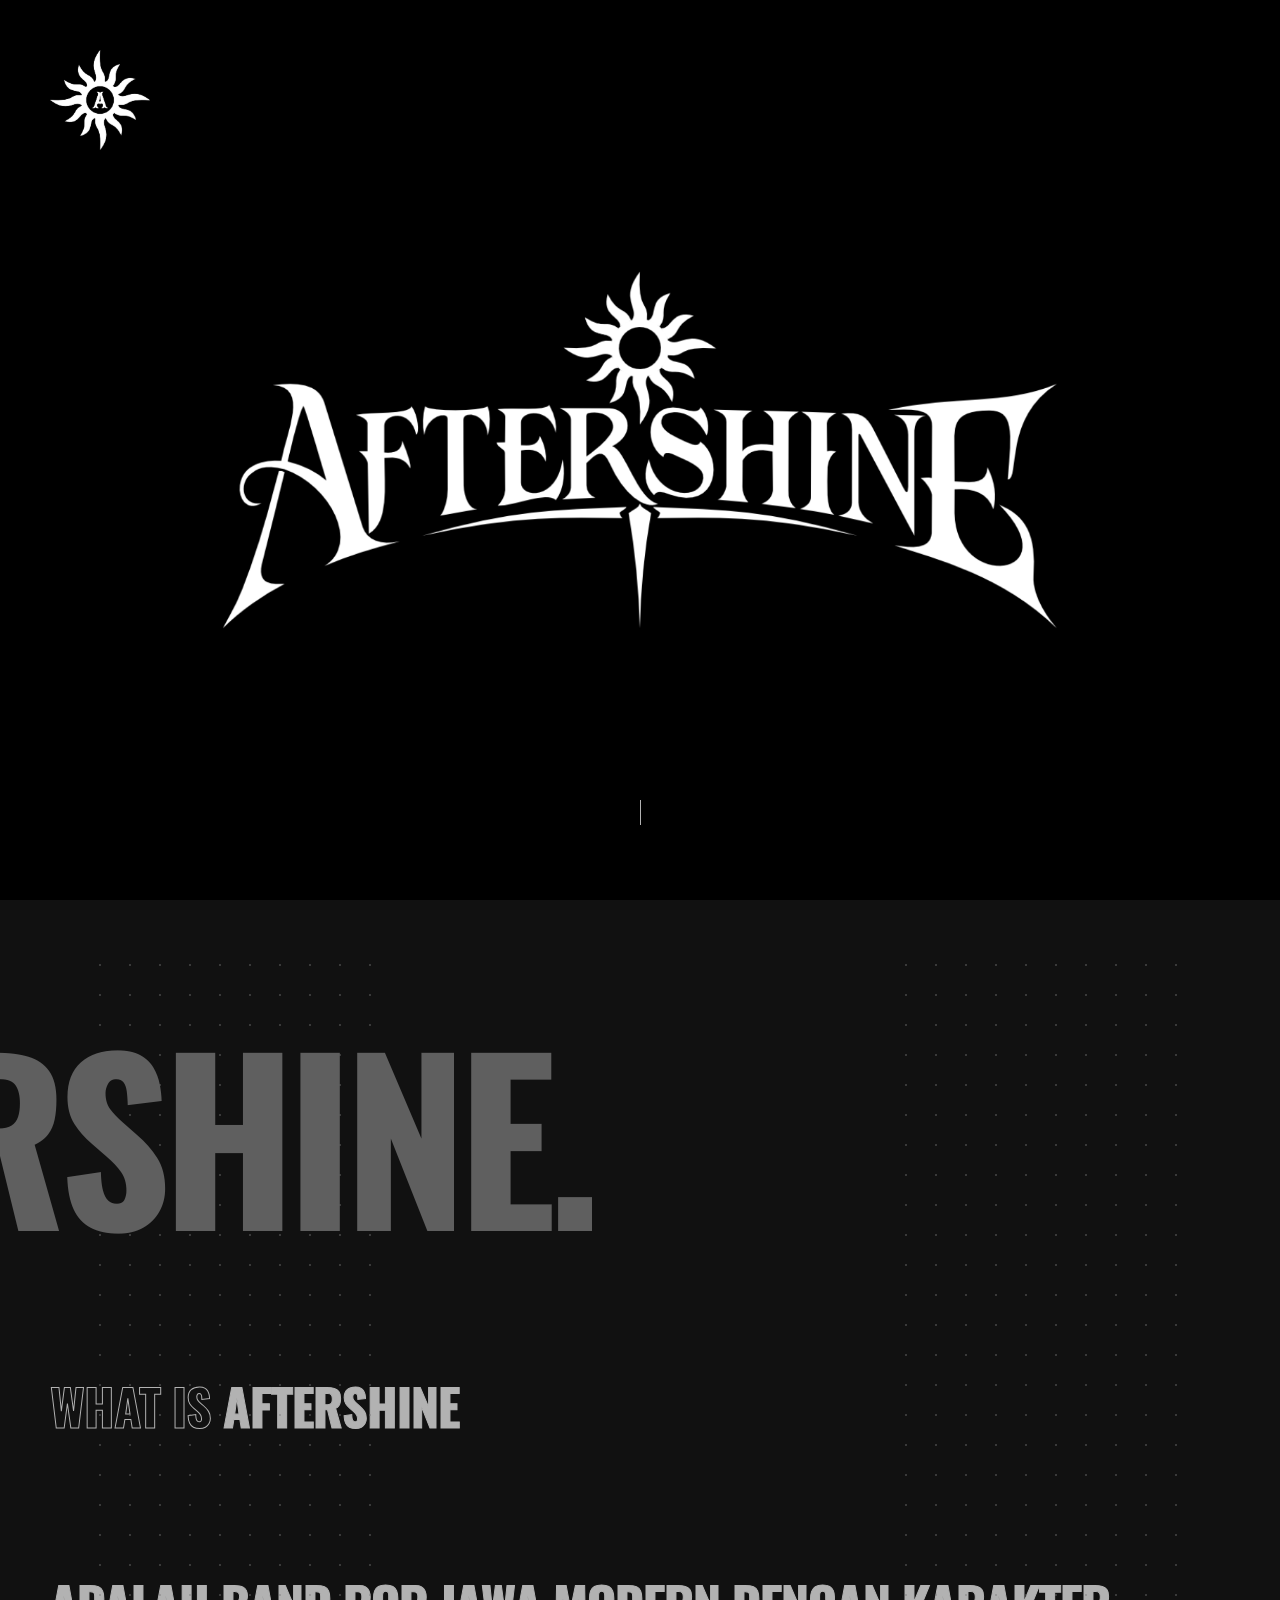
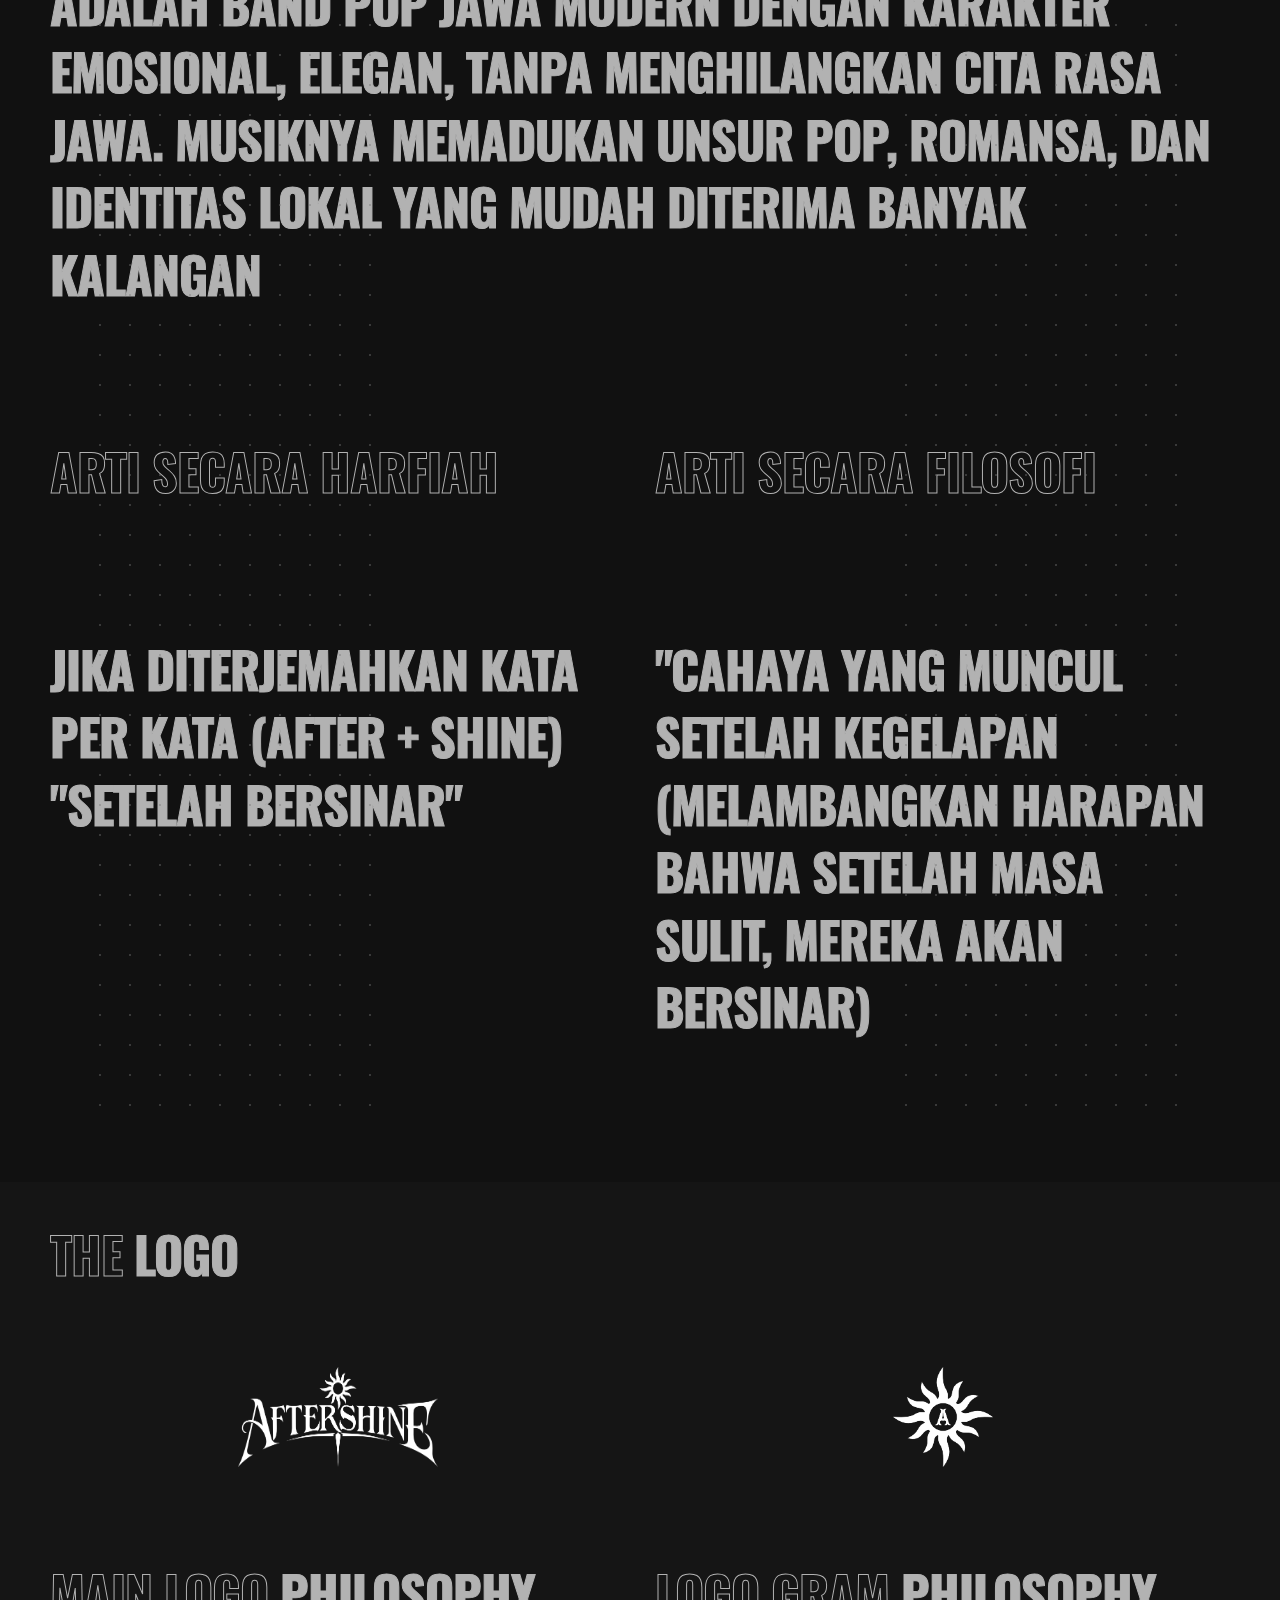
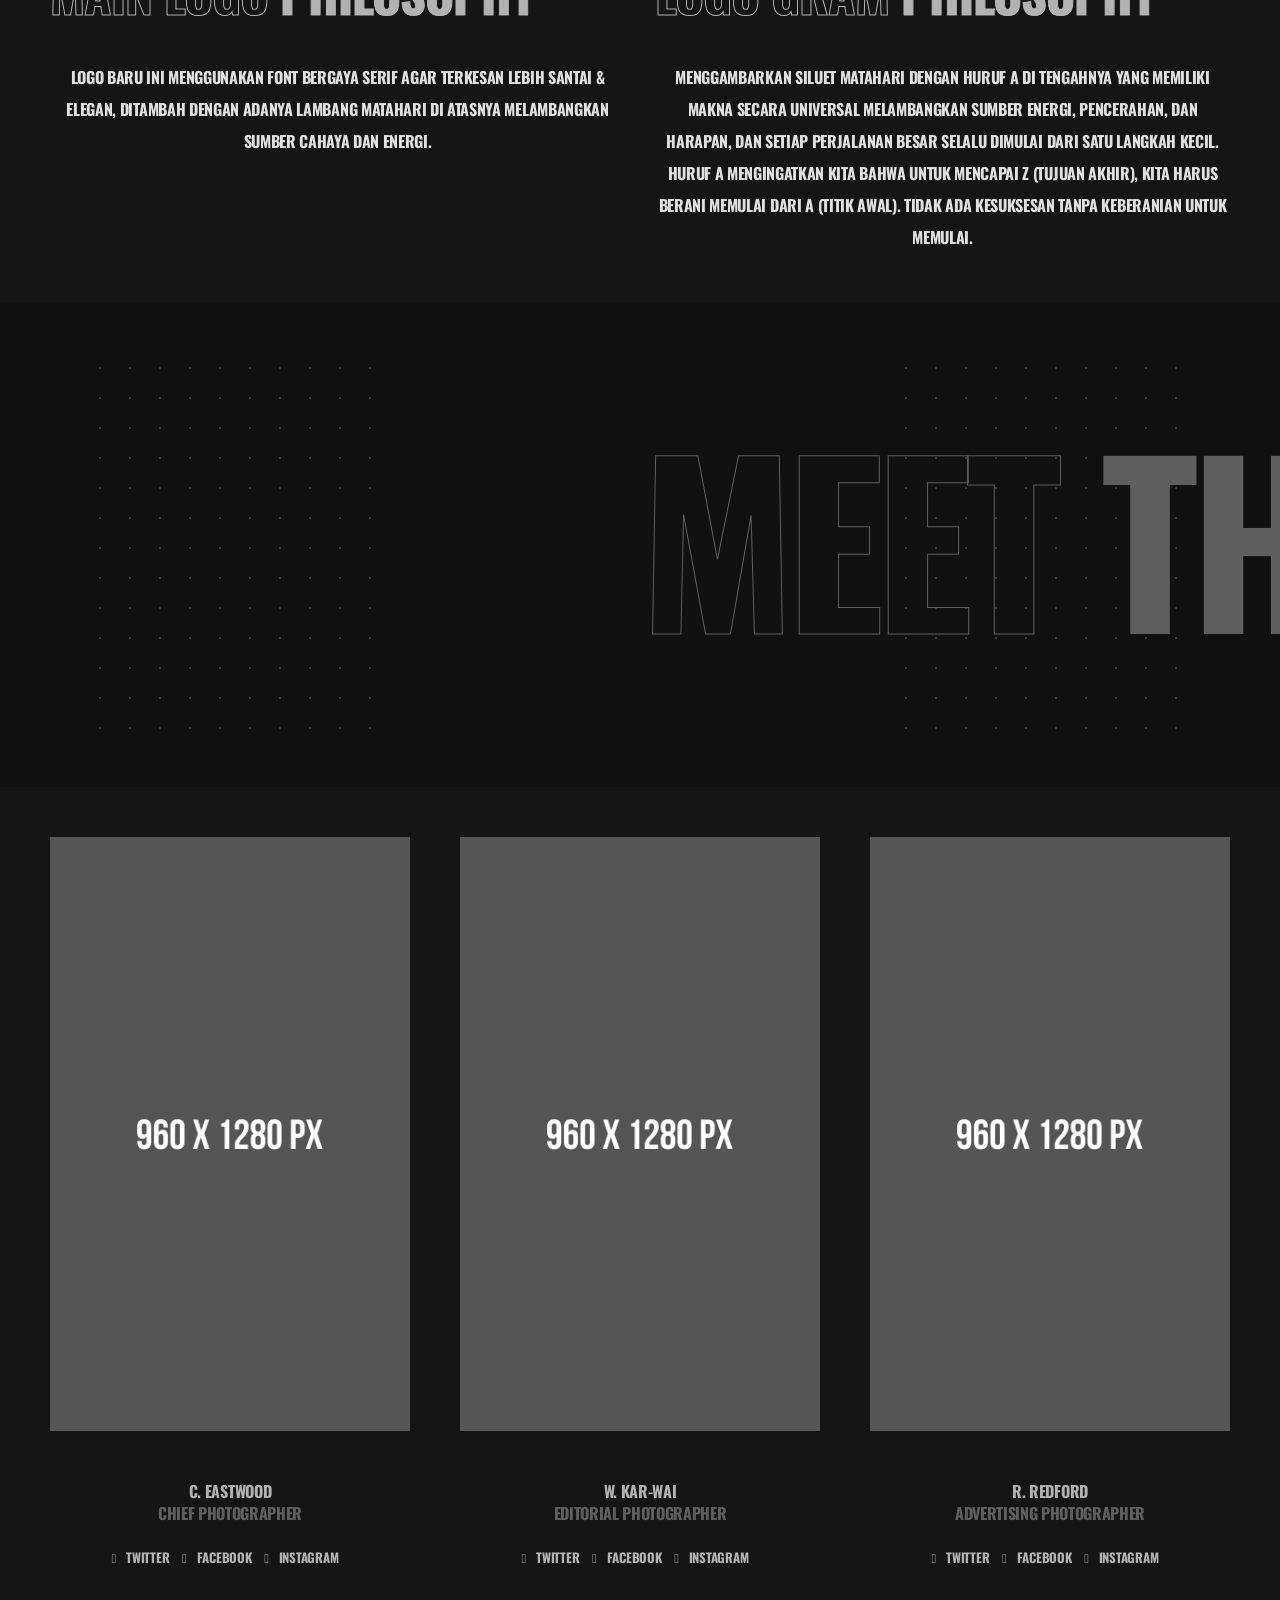
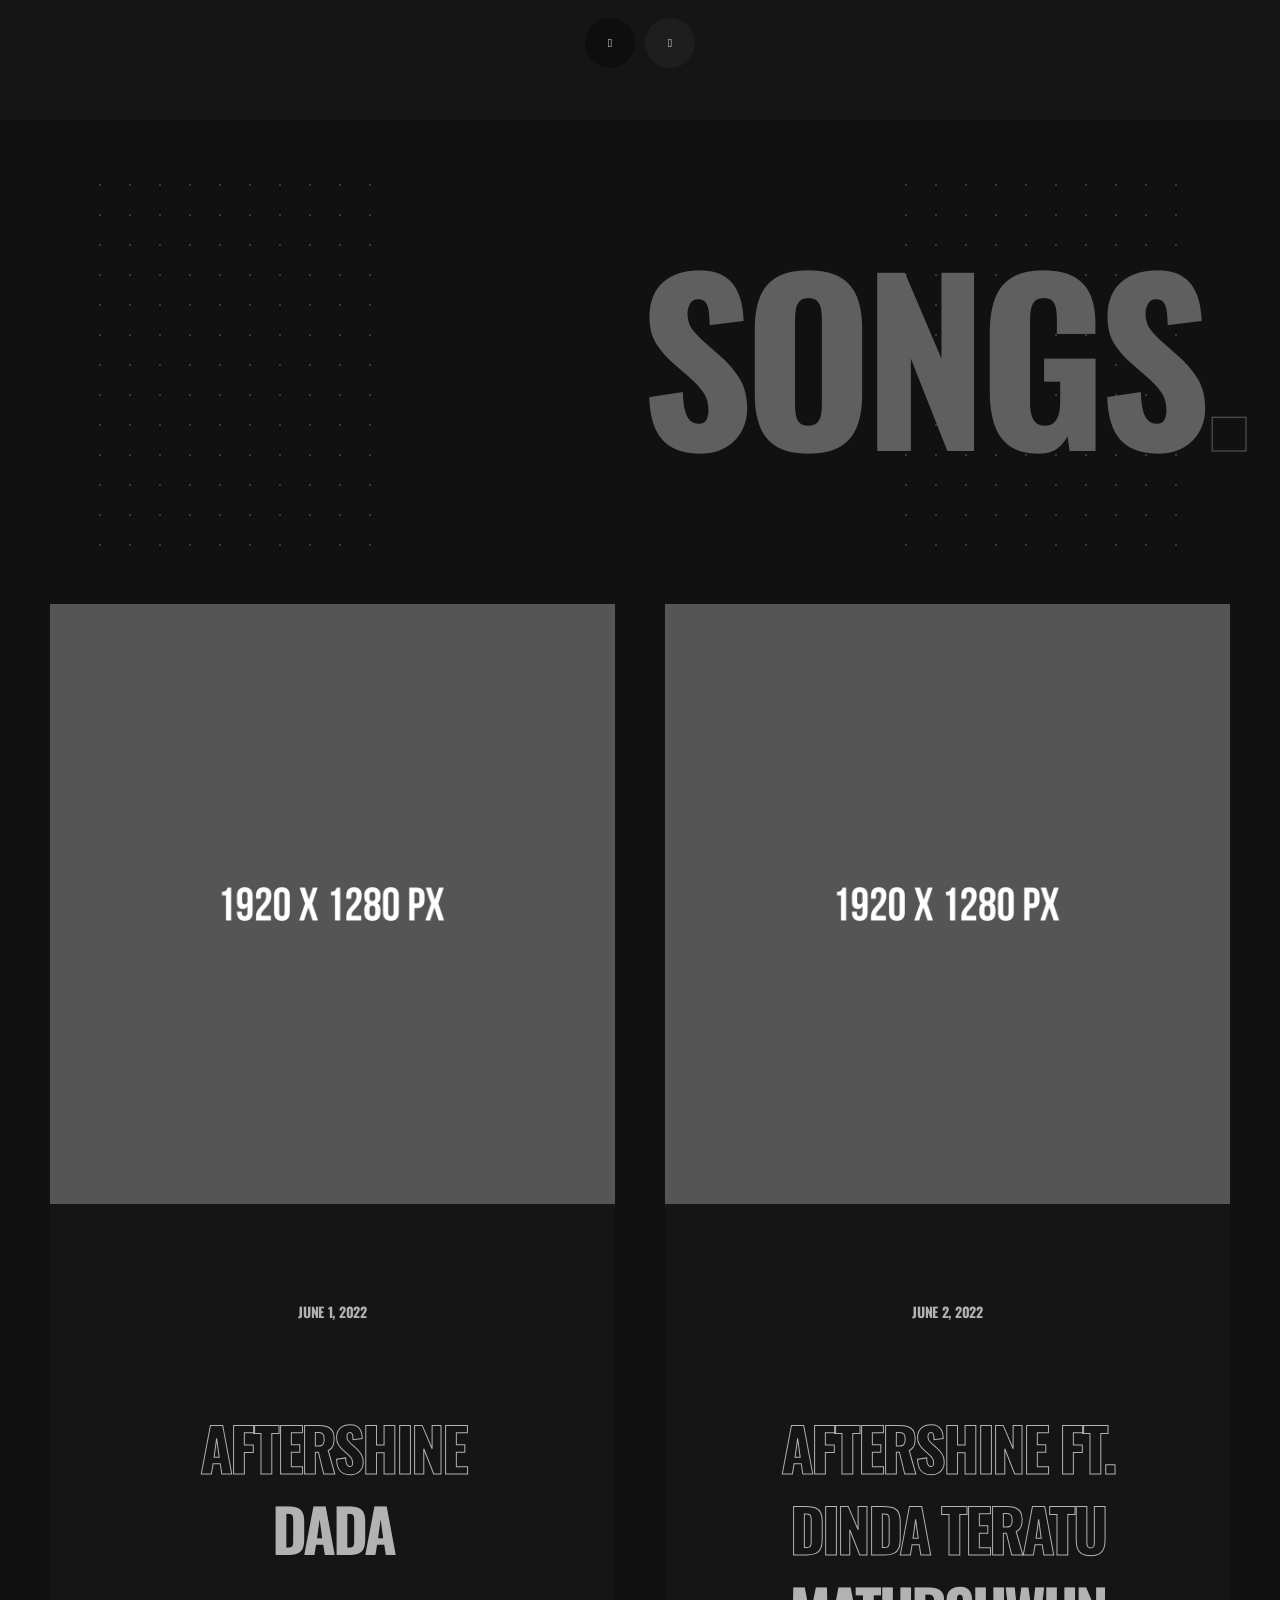
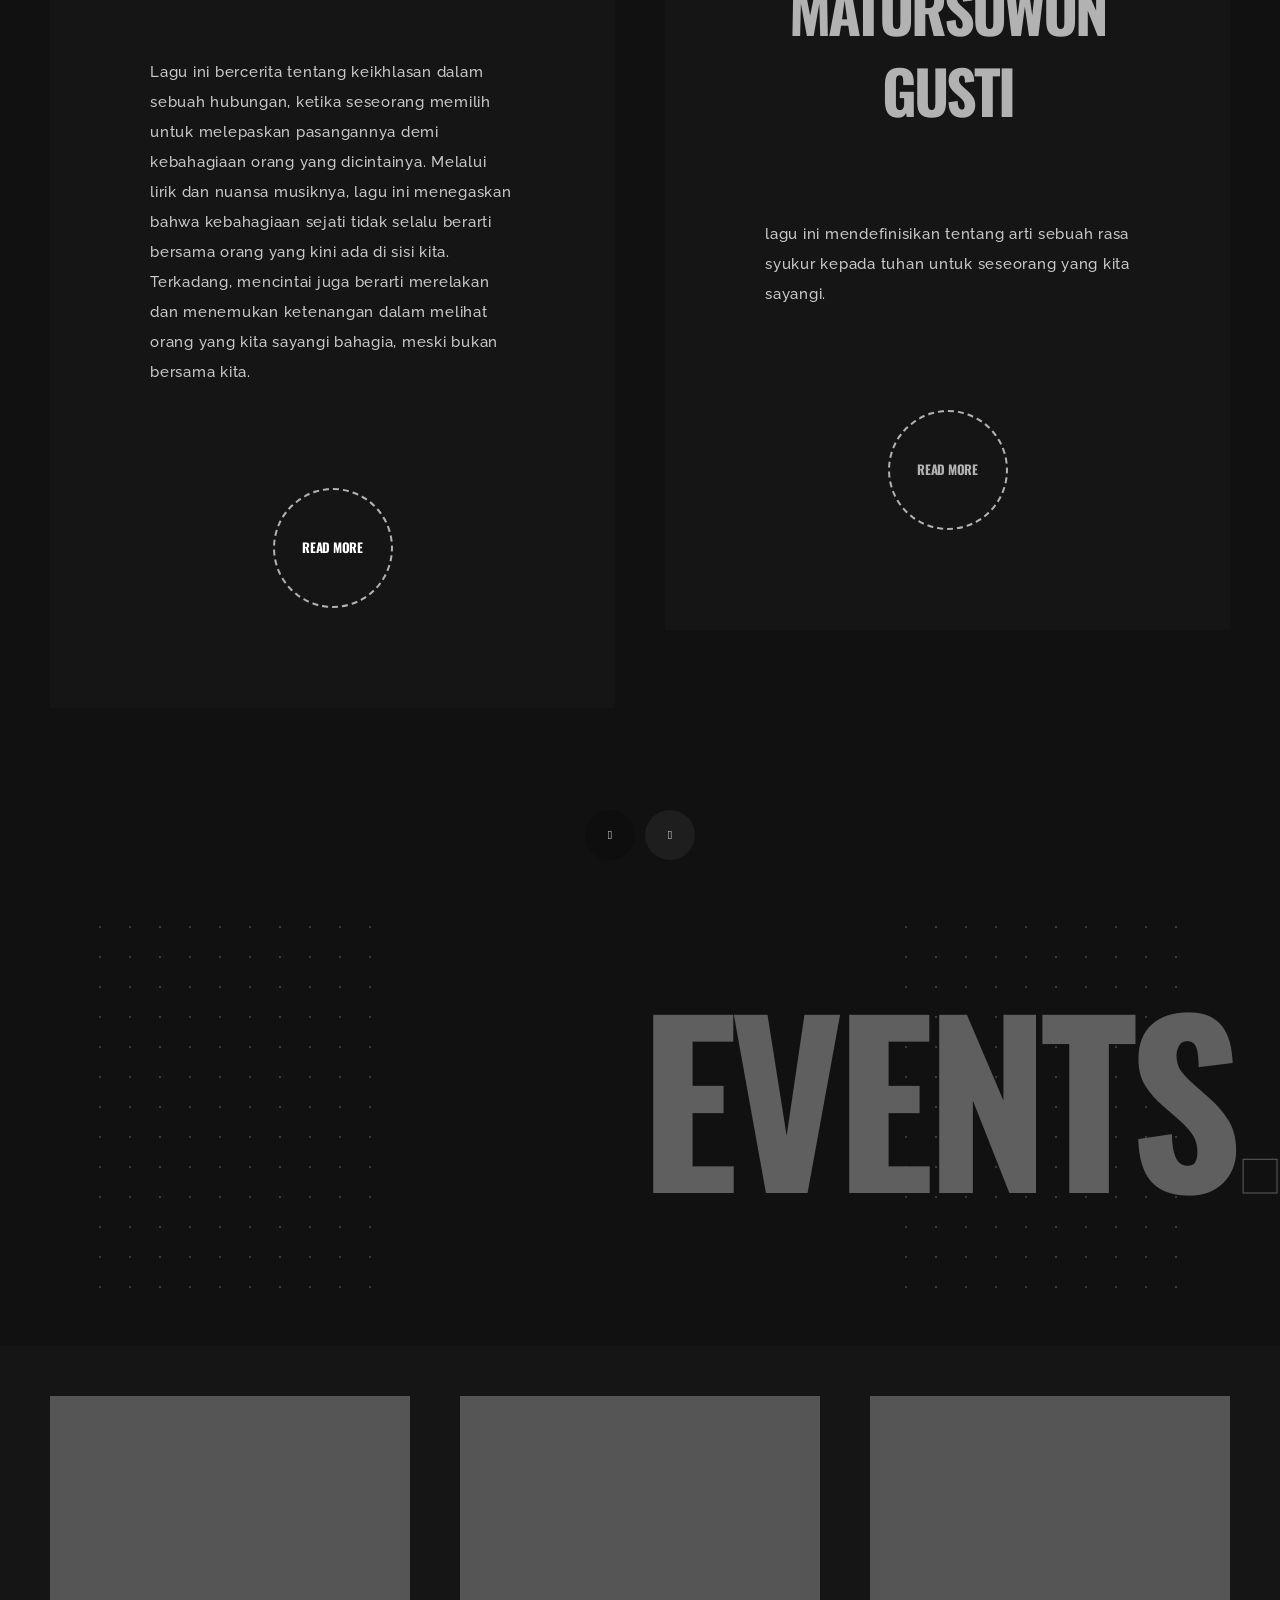
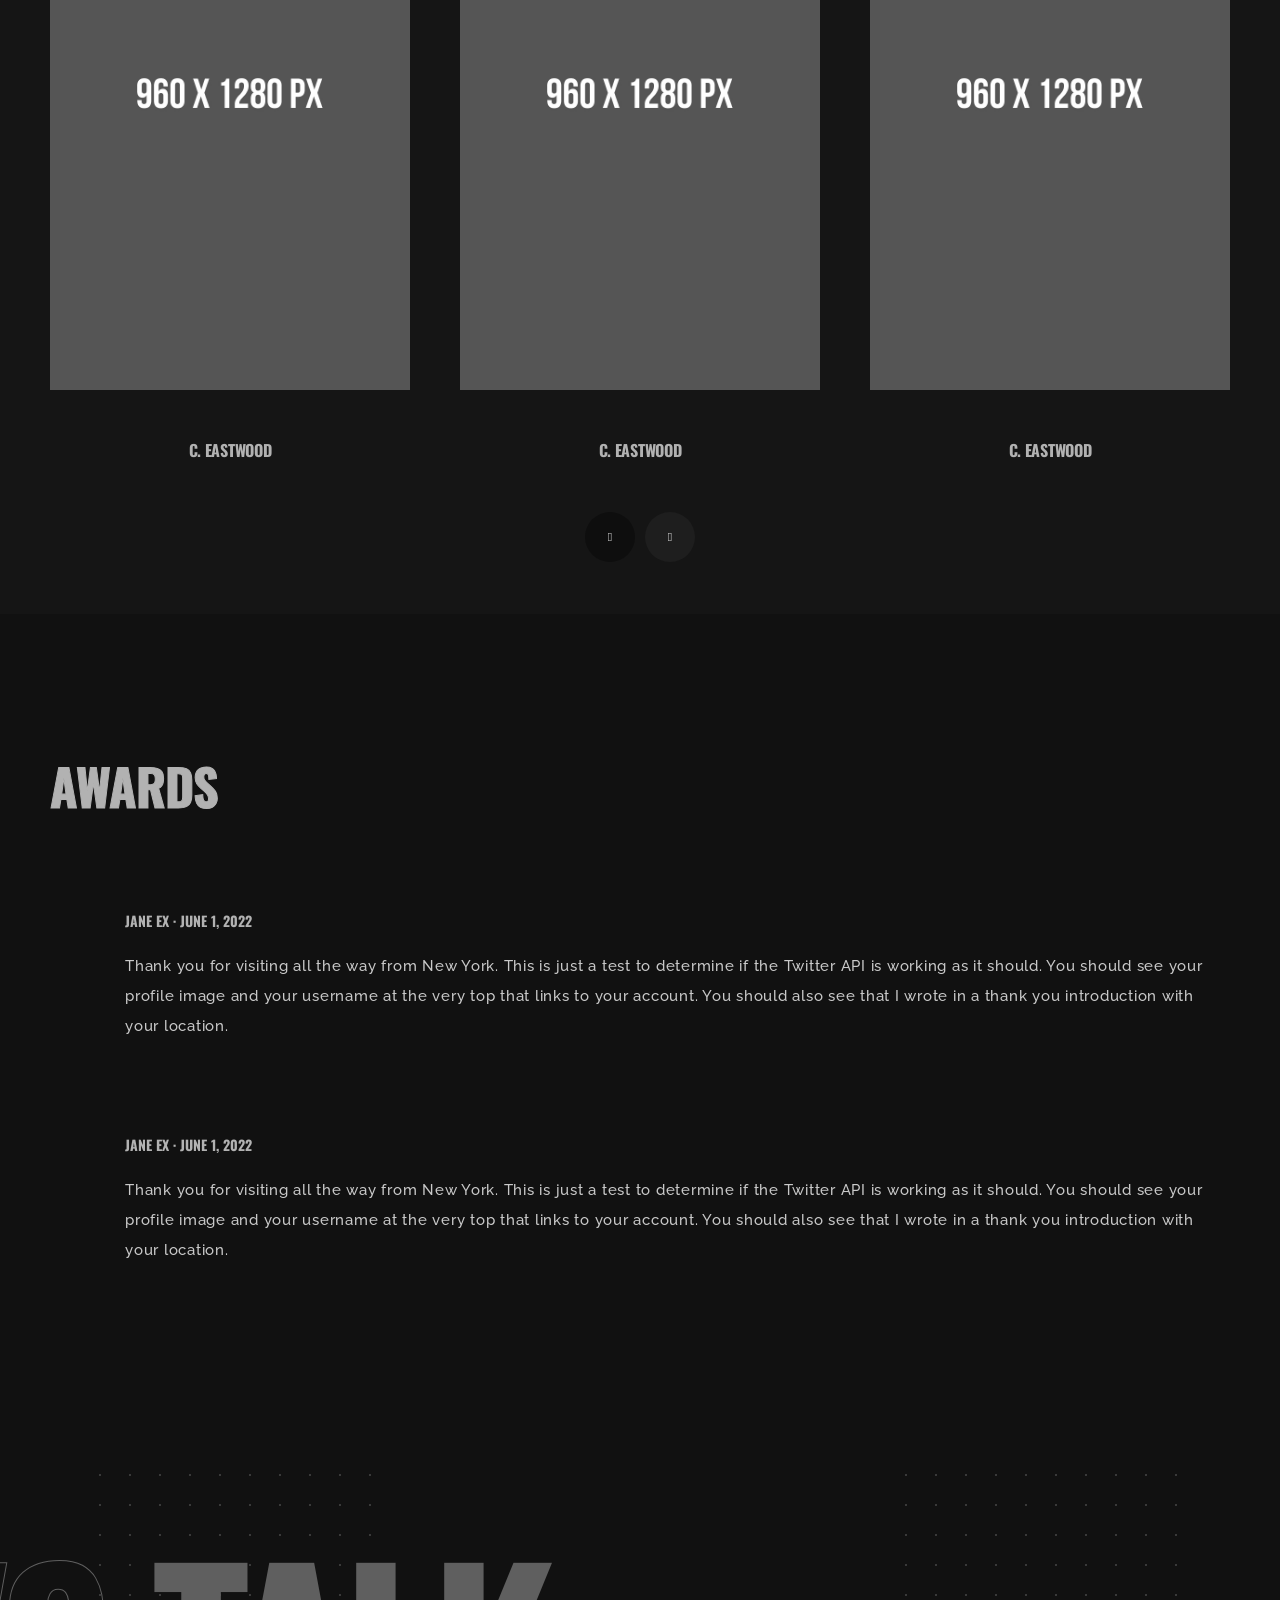
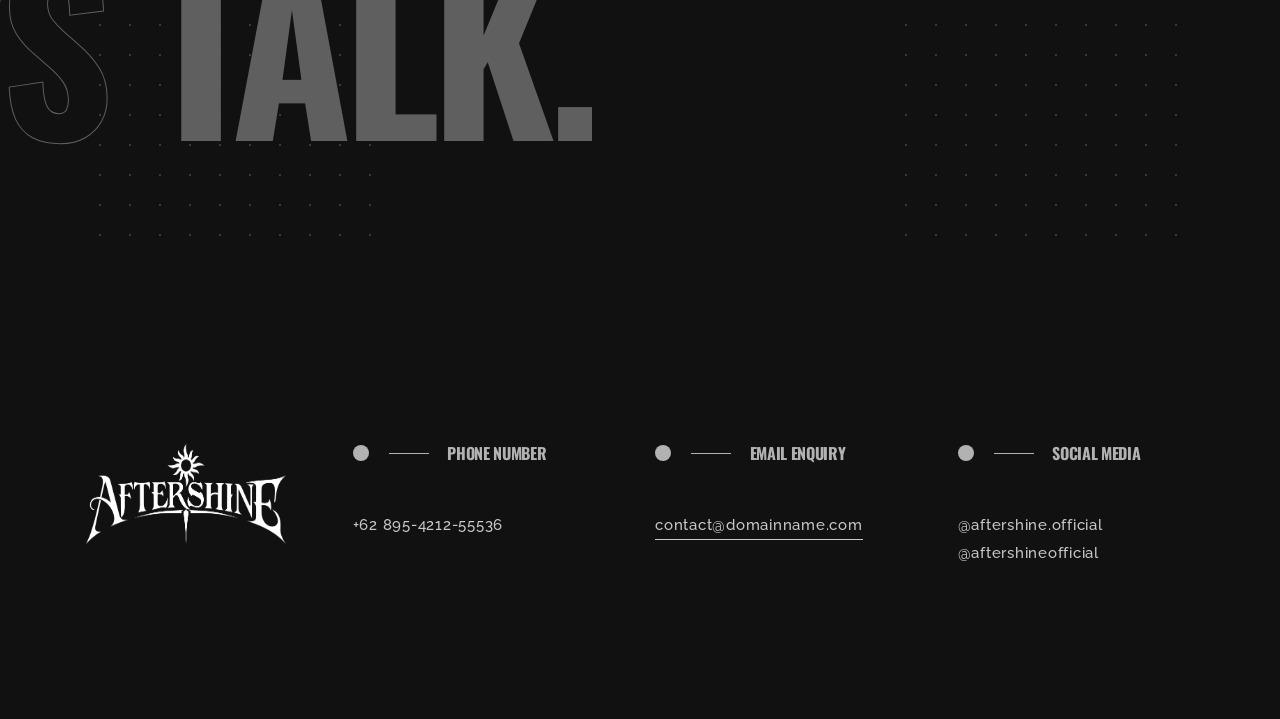
==== index.html @ d81e69b5 "first commit" ====
<!DOCTYPE html>
<html lang="zxx">
    <head>
        <meta charset="utf-8">
        <title>
            Aftershine
        </title>
        <link href="assets/landing/images/AFTERSHINE_LOGOGRAM_WHITE.png" rel="icon">
        <meta content="" name="description">
        <meta content="" name="author">
        <meta content="" name="keywords">
        <meta content="width=device-width, initial-scale=1, maximum-scale=1" name="viewport">
        <!-- Creativex v1.0 || ex nihilo || June 2022 -->
        <!-- style start -->
        <!-- <link href="{{ asset('assets/landing/vendor/bootstrap/css/bootstrap.min.css') }}" rel="stylesheet"> -->
        <link href="assets/landing/vendor/bootstrap-icons/bootstrap-icons.css" rel="stylesheet">
        <link href="assets/landing/css/plugins.css" media="all" rel="stylesheet" type="text/css">
        <link href="assets/landing/css/style.css" media="all" rel="stylesheet" type="text/css">
        <!-- style end -->
        <!-- google fonts start -->
        <link href="https://fonts.googleapis.com/css?family=Raleway:100,200,300,400,500,600,700,800,900%7COswald:300,400,700" rel="stylesheet" type="text/css">
        <!-- google fonts end -->
    </head>
    <body>
        <!-- preloader start -->
        <div class="preloader-bg"></div>
        <div id="preloader">
            <div id="preloader-status">
                <div class="preloader-position loader">
                    <span></span>
                </div>
            </div>
        </div>
        <!-- preloader end -->
        <!-- logo start -->
        <a class="logo" href="#">
            <div class="logo-img"></div>
        </a>
        <!-- logo end -->
        <!-- page home start -->
        <div class="upper-page" id="page-home">
            <!-- center container start -->
            <div class="center-container">
                <!-- center block start -->
                <div class="center-block">
                    <!-- divider start -->
                    <div class="divider-m-2"></div>
                    <!-- divider end -->
                    <!-- section title start -->
                    <!-- <h1 class="hero-heading hero-heading-true-bold-2">
                        Aftershine
                    </h1> -->
                    <!-- section title end -->
                </div>
                <!-- center block end -->
            </div>
            <!-- center container end -->
            <!-- hero bg start -->
            <div class="hero-fullscreen">
                <!-- single image start -->
                <div class="hero-fullscreen-FIX">
                    <div class="hero-bg bg-img-SINGLE"></div>
                </div>
                <!-- single image end -->
            </div>
            <!-- hero bg end -->
            <!-- scroll indicator start -->
            <div class="scroll-indicator">
                <div class="scroll-indicator-wrapper">
                    <div class="scroll-line"></div>
                </div>
            </div>
            <!-- scroll indicator end -->
        </div>
        <!-- page home end -->
        <!-- page about start -->
        <div class="lower-page bg-dark" id="page-about">
            <!-- container start -->
            <div class="container-fluid nopadding">
                <!-- extra margin start -->
                <div class="extra-margin-container ">
                    <!-- dots start -->
                    <div class="dots">
                        <div class="the-dots"></div>
                    </div>
                    <div class="dots-reverse">
                        <div class="the-dots"></div>
                    </div>
                    <!-- dots end -->
                    <!-- divider start -->
                    <div class="divider-xl"></div>
                    <!-- divider end -->
                    <!-- row start -->
                    <div class="row">
                        <!-- col start -->
                        <div class="col-lg-12">
                            <!-- section txt start -->
                            <div class="animated-text-wrapper-r">
                                <div class="animated-text-r">
                                    <div class="animated-text-content-r">Aftershine.&nbsp;</div>
                                    <div class="animated-text-content-r">Aftershine.&nbsp;</div>
                                    <div class="animated-text-content-r">Aftershine.&nbsp;</div>
                                    <div class="animated-text-content-r">Aftershine.&nbsp;</div>
                                    <div class="animated-text-content-r">Aftershine.&nbsp;</div>
                                    <div class="animated-text-content-r">Aftershine.&nbsp;</div>
                                    <div class="animated-text-content-r">Aftershine.&nbsp;</div>
                                    <div class="animated-text-content-r">Aftershine.&nbsp;</div>
                                    <div class="animated-text-content-r">Aftershine.&nbsp;</div>
                                    <div class="animated-text-content-r">Aftershine.&nbsp;</div>
                                    <div class="animated-text-content-r">Aftershine.&nbsp;</div>
                                </div>
                            </div>
                            <!-- section txt end -->
                        </div>
                        <!-- col end -->
                    </div>
                    <!-- row end -->
                    <!-- divider start -->
                    <div class="divider-xl"></div>
                    <!-- divider end -->
                    <!-- row start -->
                    <div class="row">
                        <!-- col start -->
                        <div class="col-md-12 col-sm-12">
                            <!-- section txt start -->
                            <h1 class="section-header">
                                What is <span>Aftershine</span>
                            </h1>
                            <!-- section txt end -->
                        </div>
                        <!-- col end -->
                    </div>
                    <!-- row end -->
                    <!-- divider start -->
                    <div class="divider-xl"></div>
                    <!-- divider end -->
                    <!-- row start -->
                    <div class="row">
                        <!-- col start -->
                        <div class="col-md-12 col-all"> 
                            <h1 class="section-header">
                                <span>Adalah band pop Jawa modern dengan karakter
                                    emosional, elegan, tanpa menghilangkan cita
                                    rasa jawa. Musiknya memadukan unsur pop,
                                    romansa, dan identitas lokal yang mudah
                                    diterima banyak kalangan</span>
                            </h1>
                        </div>
                        <!-- col end -->
                    </div>
                    <!-- row end -->
                    <!-- divider start -->
                    <div class="divider-xl"></div>
                    <!-- divider end -->
                     <!-- row start -->
                    <div class="row">
                        <!-- col start -->
                        <div class="col-md-6 col-all"> 
                            <h1 class="section-header">
                               Arti Secara Harfiah
                            </h1>
                        </div>
                        <div class="col-md-6 col-all"> 
                            <h1 class="section-header">
                               Arti secara Filosofi
                            </h1>
                        </div>
                        <!-- col end -->
                    </div>
                    <!-- row end -->
                    <!-- divider start -->
                    <div class="divider-xl"></div>
                    <!-- divider end -->
                     <!-- row start -->
                    <div class="row">
                        <!-- col start -->
                        <div class="col-md-6 col-all"> 
                            <h1 class="section-header">
                               <span>Jika diterjemahkan kata per kata
                                    (After + Shine) "Setelah Bersinar"</span>
                            </h1>
                        </div>
                        <div class="col-md-6 col-all"> 
                            <h1 class="section-header">
                               <span>"Cahaya yang muncul setelah
                                    kegelapan
                                    (Melambangkan harapan bahwa
                                    setelah masa sulit, mereka akan
                                    bersinar)</span>
                            </h1>
                        </div>
                        <!-- col end -->
                    </div>
                    <!-- row end -->
                    <!-- divider start -->
                    <div class="divider-xl"></div>
                    <!-- divider end -->
                </div>
                <!-- extra margin end -->
            </div>
            <!-- container end -->
        </div>
        <!-- page about end -->
        <div class="lower-page bg-dark-2" id="page-team">
            <div class="container-fluid nopadding">
                <div class="extra-margin-container">
                    <div class="divider-m-2"></div>
                    <div class="row">
                        <div class="col-md-12 col-sm-12">
                            <h1 class="section-header">
                                The <span>Logo</span>
                            </h1>
                        </div>
                    </div>
                    <div class="divider-l"></div>
                    <div class="row">
                        <!-- col start -->
                        <div class="col-md-6 col-all"> 
                            <h1 class="section-header" style="text-align:center;">
                                <img alt="Img" style="width:200px; height:100px;" src="assets/landing/images/AFTERSHINE_MAIN_LOGO_WHITE.png">
                            </h1>
                        </div>
                        <div class="col-md-6 col-all"> 
                            <h1 class="section-header" style="text-align:center;">
                                <img alt="Img" style="width:100px; height:100px;" src="assets/landing/images/AFTERSHINE_LOGOGRAM_WHITE.png">
                            </h1>
                        </div>
                        <!-- col end -->
                    </div>
                    <div class="divider-l"></div>
                    <div class="row">
                        <!-- col start -->
                        <div class="col-md-6 col-all"> 
                            <h1 class="section-header">
                               Main Logo <span>Philosophy</span>
                            </h1>
                        </div>
                        <div class="col-md-6 col-all"> 
                            <h1 class="section-header">
                               Logo Gram <span>Philosophy</span>
                            </h1>
                        </div>
                        <!-- col end -->
                    </div>
                    <div class="divider-m-2"></div>
                    <div class="row">
                        <!-- col start -->
                        <div class="col-md-6 col-all"> 
                            <h2 class="section-header">
                                <span>Logo baru ini menggunakan font bergaya serif agar terkesan lebih santai & elegan, 
                                ditambah dengan adanya lambang matahari di atasnya melambangkan sumber cahaya 
                                dan energi. </span>
                            </h2>
                        </div>
                        <div class="col-md-6 col-all"> 
                            <h2 class="section-header">
                                <span>Menggambarkan Siluet Matahari dengan huruf A di tengahnya yang memiliki Makna 
                                secara universal melambangkan sumber energi, pencerahan, dan harapan, dan 
                                setiap perjalanan besar selalu dimulai dari satu langkah kecil. Huruf A mengingatkan 
                                kita bahwa untuk mencapai Z (tujuan akhir), kita harus berani memulai dari A (titik 
                                awal). Tidak ada kesuksesan tanpa keberanian untuk memulai. </span>
                            </h2>
                        </div>
                        <!-- col end -->
                    </div>
                    <div class="divider-m-2"></div>
                </div>
            </div>
        </div>
        <!-- page team intro start -->
        <div class="lower-page bg-dark" id="page-team-intro">
            <!-- container start -->
            <div class="container-fluid nopadding">
                <!-- extra margin start -->
                <div class="extra-margin-container">
                    <!-- dots start -->
                    <div class="dots">
                        <div class="the-dots"></div>
                    </div>
                    <div class="dots-reverse">
                        <div class="the-dots"></div>
                    </div>
                    <!-- dots end -->
                    <!-- divider start -->
                    <div class="divider-xl"></div>
                    <!-- divider end -->
                    <!-- row start -->
                    <div class="row">
                        <!-- col start -->
                        <div class="col-lg-12">
                            <!-- section txt start -->
                            <div class="animated-text-wrapper-l">
                                <div class="animated-text-l">
                                    <div class="animated-text-content-l"><span>Meet</span> the personil.&nbsp;</div>
                                    <div class="animated-text-content-l"><span>Meet</span> the personil.&nbsp;</div>
                                    <div class="animated-text-content-l"><span>Meet</span> the personil.&nbsp;</div>
                                    <div class="animated-text-content-l"><span>Meet</span> the personil.&nbsp;</div>
                                    <div class="animated-text-content-l"><span>Meet</span> the personil.&nbsp;</div>
                                    <div class="animated-text-content-l"><span>Meet</span> the personil.&nbsp;</div>
                                    <div class="animated-text-content-l"><span>Meet</span> the personil.&nbsp;</div>
                                    <div class="animated-text-content-l"><span>Meet</span> the personil.&nbsp;</div>
                                    <div class="animated-text-content-l"><span>Meet</span> the personil.&nbsp;</div>
                                    <div class="animated-text-content-l"><span>Meet</span> the personil.&nbsp;</div>
                                </div>
                            </div>
                            <!-- section txt end -->
                        </div>
                        <!-- col end -->
                    </div>
                    <!-- row end -->
                    <!-- divider start -->
                    <div class="divider-xl"></div>
                    <!-- divider end -->
                </div>
                <!-- extra margin end -->
            </div>
            <!-- container end -->
        </div>
        <!-- page team intro end -->
        <!-- page team start -->
        <div class="lower-page" id="page-team">
            <!-- container start -->
            <div class="container-fluid nopadding bg-dark-2">
                <!-- extra margin start -->
                <div class="extra-margin-owl">
                    <!-- divider start -->
                    <div class="divider-m-2"></div>
                    <!-- divider end -->
                    <!-- row start -->
                    <div class="row">
                        <div class="col-md-12 col-sm-12">
                            <!-- carousel start -->
                            <div class="carousel-item-img-wrapper carousel-item-img-wrapper-all">
                                <div class="owl-carousel" id="owl-carousel-team">
                                    <!-- section item start -->
                                    <div class="post-box">
                                        <!-- team item start -->
                                        <div class="team-item">
                                            <div class="team-item-inner">
                                                <div class="team-box">
                                                    <div class="image-works">
                                                        <div class="hover-effect"></div>
                                                        <div class="icon-works">
                                                            <a class="popup-photo" href="assets/landing/img/team/1.jpg" title="IMG Description">
                                                            <i class="iw-slide ion-plus"></i>
                                                            </a>
                                                        </div>
                                                        <img alt="Img" src="assets/landing/img/team/1.jpg">
                                                    </div>
                                                </div>
                                            </div>
                                            <!-- divider start -->
                                            <div class="team-item-divider">
                                            </div>
                                            <!-- divider end -->
                                        </div>
                                        <!-- team item end -->
                                        <div class="post-box-inner">
                                            <!-- divider start -->
                                            <div class="divider-xs"></div>
                                            <!-- divider end -->
                                            <!-- section title start -->
                                            <a class="popup-photo" href="assets/landing/img/team/1.jpg">
                                                <div class="section-title-inner">
                                                    C. Eastwood
                                                </div>
                                                <!-- section title end -->
                                                <!-- section title start -->
                                                <div class="section-title-inner section-title-inner-dark">
                                                    Chief Photographer
                                                </div>
                                            </a>
                                            <!-- section title end -->
                                            <!-- divider start -->
                                            <div class="divider-m"></div>
                                            <!-- divider end -->
                                            <!-- section txt start -->
                                            <div class="social-icons social-icons-dark">
                                                <!-- social icons start -->
                                                <ul>
                                                    <li>
                                                        <a class="ion-social-twitter" href="#"><span>Twitter</span></a>
                                                    </li>
                                                    <li>
                                                        <a class="ion-social-facebook" href="#"><span>Facebook</span></a>
                                                    </li>
                                                    <li>
                                                        <a class="ion-social-instagram" href="#"><span>Instagram</span></a>
                                                    </li>
                                                </ul>
                                                <!-- social icons end -->
                                            </div>
                                            <!-- section txt end -->
                                        </div>
                                    </div>
                                    <!-- section item end -->
                                    <!-- section item start -->
                                    <div class="post-box">
                                        <!-- team item start -->
                                        <div class="team-item">
                                            <div class="team-item-inner">
                                                <div class="team-box">
                                                    <div class="image-works">
                                                        <div class="hover-effect"></div>
                                                        <div class="icon-works">
                                                            <a class="popup-photo" href="assets/landing/img/team/2.jpg" title="IMG Description">
                                                            <i class="iw-slide ion-plus"></i>
                                                            </a>
                                                        </div>
                                                        <img alt="Img" src="assets/landing/img/team/2.jpg">
                                                    </div>
                                                </div>
                                            </div>
                                            <!-- divider start -->
                                            <div class="team-item-divider">
                                            </div>
                                            <!-- divider end -->
                                        </div>
                                        <!-- team item end -->
                                        <div class="post-box-inner">
                                            <!-- divider start -->
                                            <div class="divider-xs"></div>
                                            <!-- divider end -->
                                            <!-- section title start -->
                                            <a class="popup-photo" href="assets/landing/img/team/2.jpg">
                                                <div class="section-title-inner">
                                                    W. Kar-wai
                                                </div>
                                                <!-- section title end -->
                                                <!-- section title start -->
                                                <div class="section-title-inner section-title-inner-dark">
                                                    Editorial Photographer
                                                </div>
                                            </a>
                                            <!-- section title end -->
                                            <!-- divider start -->
                                            <div class="divider-m"></div>
                                            <!-- divider end -->
                                            <!-- section txt start -->
                                            <div class="social-icons social-icons-dark">
                                                <!-- social icons start -->
                                                <ul>
                                                    <li>
                                                        <a class="ion-social-twitter" href="#"><span>Twitter</span></a>
                                                    </li>
                                                    <li>
                                                        <a class="ion-social-facebook" href="#"><span>Facebook</span></a>
                                                    </li>
                                                    <li>
                                                        <a class="ion-social-instagram" href="#"><span>Instagram</span></a>
                                                    </li>
                                                </ul>
                                                <!-- social icons end -->
                                            </div>
                                            <!-- section txt end -->
                                        </div>
                                    </div>
                                    <!-- section item end -->
                                    <!-- section item start -->
                                    <div class="post-box">
                                        <!-- team item start -->
                                        <div class="team-item">
                                            <div class="team-item-inner">
                                                <div class="team-box">
                                                    <div class="image-works">
                                                        <div class="hover-effect"></div>
                                                        <div class="icon-works">
                                                            <a class="popup-photo" href="assets/landing/img/team/3.jpg" title="IMG Description">
                                                            <i class="iw-slide ion-plus"></i>
                                                            </a>
                                                        </div>
                                                        <img alt="Img" src="assets/landing/img/team/3.jpg">
                                                    </div>
                                                </div>
                                            </div>
                                            <!-- divider start -->
                                            <div class="team-item-divider">
                                            </div>
                                            <!-- divider end -->
                                        </div>
                                        <!-- team item end -->
                                        <div class="post-box-inner">
                                            <!-- divider start -->
                                            <div class="divider-xs"></div>
                                            <!-- divider end -->
                                            <!-- section title start -->
                                            <a class="popup-photo" href="assets/landing/img/team/3.jpg">
                                                <div class="section-title-inner">
                                                    R. Redford
                                                </div>
                                                <!-- section title end -->
                                                <!-- section title start -->
                                                <div class="section-title-inner section-title-inner-dark">
                                                    Advertising Photographer
                                                </div>
                                            </a>
                                            <!-- section title end -->
                                            <!-- divider start -->
                                            <div class="divider-m"></div>
                                            <!-- divider end -->
                                            <!-- section txt start -->
                                            <div class="social-icons social-icons-dark">
                                                <!-- social icons start -->
                                                <ul>
                                                    <li>
                                                        <a class="ion-social-twitter" href="#"><span>Twitter</span></a>
                                                    </li>
                                                    <li>
                                                        <a class="ion-social-facebook" href="#"><span>Facebook</span></a>
                                                    </li>
                                                    <li>
                                                        <a class="ion-social-instagram" href="#"><span>Instagram</span></a>
                                                    </li>
                                                </ul>
                                                <!-- social icons end -->
                                            </div>
                                            <!-- section txt end -->
                                        </div>
                                    </div>
                                    <!-- section item end -->
                                    <!-- section item start -->
                                    <div class="post-box">
                                        <!-- team item start -->
                                        <div class="team-item">
                                            <div class="team-item-inner">
                                                <div class="team-box">
                                                    <div class="image-works">
                                                        <div class="hover-effect"></div>
                                                        <div class="icon-works">
                                                            <a class="popup-photo" href="assets/landing/img/team/4.jpg" title="IMG Description">
                                                            <i class="iw-slide ion-plus"></i>
                                                            </a>
                                                        </div>
                                                        <img alt="Img" src="assets/landing/img/team/4.jpg">
                                                    </div>
                                                </div>
                                            </div>
                                            <!-- divider start -->
                                            <div class="team-item-divider">
                                            </div>
                                            <!-- divider end -->
                                        </div>
                                        <!-- team item end -->
                                        <div class="post-box-inner">
                                            <!-- divider start -->
                                            <div class="divider-xs"></div>
                                            <!-- divider end -->
                                            <!-- section title start -->
                                            <a class="popup-photo" href="assets/landing/img/team/4.jpg">
                                                <div class="section-title-inner">
                                                    T. Scott
                                                </div>
                                                <!-- section title end -->
                                                <!-- section title start -->
                                                <div class="section-title-inner section-title-inner-dark">
                                                    Executive Photographer
                                                </div>
                                            </a>
                                            <!-- section title end -->
                                            <!-- divider start -->
                                            <div class="divider-m"></div>
                                            <!-- divider end -->
                                            <!-- section txt start -->
                                            <div class="social-icons social-icons-dark">
                                                <!-- social icons start -->
                                                <ul>
                                                    <li>
                                                        <a class="ion-social-twitter" href="#"><span>Twitter</span></a>
                                                    </li>
                                                    <li>
                                                        <a class="ion-social-facebook" href="#"><span>Facebook</span></a>
                                                    </li>
                                                    <li>
                                                        <a class="ion-social-instagram" href="#"><span>Instagram</span></a>
                                                    </li>
                                                </ul>
                                                <!-- social icons end -->
                                            </div>
                                            <!-- section txt end -->
                                        </div>
                                    </div>
                                    <!-- section item end -->
                                    <!-- section item start -->
                                    <div class="post-box">
                                        <!-- team item start -->
                                        <div class="team-item">
                                            <div class="team-item-inner">
                                                <div class="team-box">
                                                    <div class="image-works">
                                                        <div class="hover-effect"></div>
                                                        <div class="icon-works">
                                                            <a class="popup-photo" href="assets/landing/img/team/5.jpg" title="IMG Description">
                                                            <i class="iw-slide ion-plus"></i>
                                                            </a>
                                                        </div>
                                                        <img alt="Img" src="assets/landing/img/team/5.jpg">
                                                    </div>
                                                </div>
                                            </div>
                                            <!-- divider start -->
                                            <div class="team-item-divider">
                                            </div>
                                            <!-- divider end -->
                                        </div>
                                        <!-- team item end -->
                                        <div class="post-box-inner">
                                            <!-- divider start -->
                                            <div class="divider-xs"></div>
                                            <!-- divider end -->
                                            <!-- section title start -->
                                            <a class="popup-photo" href="assets/landing/img/team/5.jpg">
                                                <div class="section-title-inner">
                                                    C. Nolan
                                                </div>
                                                <!-- section title end -->
                                                <!-- section title start -->
                                                <div class="section-title-inner section-title-inner-dark">
                                                    Photography Consultant
                                                </div>
                                            </a>
                                            <!-- section title end -->
                                            <!-- divider start -->
                                            <div class="divider-m"></div>
                                            <!-- divider end -->
                                            <!-- section txt start -->
                                            <div class="social-icons social-icons-dark">
                                                <!-- social icons start -->
                                                <ul>
                                                    <li>
                                                        <a class="ion-social-twitter" href="#"><span>Twitter</span></a>
                                                    </li>
                                                    <li>
                                                        <a class="ion-social-facebook" href="#"><span>Facebook</span></a>
                                                    </li>
                                                    <li>
                                                        <a class="ion-social-instagram" href="#"><span>Instagram</span></a>
                                                    </li>
                                                </ul>
                                                <!-- social icons end -->
                                            </div>
                                            <!-- section txt end -->
                                        </div>
                                    </div>
                                    <!-- section item end -->
                                </div>
                            </div>
                            <!-- carousel end -->
                            <!-- divider start -->
                            <div class="divider-xs"></div>
                            <!-- divider end -->
                            <!-- owl nav start -->
                            <div class="owl-nav owl-nav-custom-team"></div>
                            <!-- owl nav end -->
                            <!-- divider start -->
                            <div class="divider-m-2"></div>
                            <!-- divider end -->
                        </div>
                    </div>
                    <!-- row end -->
                </div>
                <!-- extra margin end -->
            </div>
            <!-- container end -->
        </div>
        <!-- page team end -->
        <!-- clearfix start -->
        <div class="clearfix"></div>
        <!-- clearfix end -->
        <div class="lower-page bg-dark" id="page-news-intro">
            <!-- container start -->
            <div class="container-fluid nopadding">
                <!-- extra margin start -->
                <div class="extra-margin-container">
                    <!-- dots start -->
                    <div class="dots">
                        <div class="the-dots"></div>
                    </div>
                    <div class="dots-reverse">
                        <div class="the-dots"></div>
                    </div>
                    <!-- dots end -->
                    <!-- divider start -->
                    <div class="divider-xl"></div>
                    <!-- divider end -->
                    <!-- row start -->
                    <div class="row">
                        <!-- col start -->
                        <div class="col-lg-12">
                            <!-- section txt start -->
                            <div class="animated-text-wrapper-l">
                                <div class="animated-text-l">
                                    <div class="animated-text-content-l">Songs<span>.</span>&nbsp;</div>
                                    <div class="animated-text-content-l">Songs<span>.</span>&nbsp;</div>
                                    <div class="animated-text-content-l">Songs<span>.</span>&nbsp;</div>
                                    <div class="animated-text-content-l">Songs<span>.</span>&nbsp;</div>
                                    <div class="animated-text-content-l">Songs<span>.</span>&nbsp;</div>
                                    <div class="animated-text-content-l">Songs<span>.</span>&nbsp;</div>
                                    <div class="animated-text-content-l">Songs<span>.</span>&nbsp;</div>
                                    <div class="animated-text-content-l">Songs<span>.</span>&nbsp;</div>
                                    <div class="animated-text-content-l">Songs<span>.</span>&nbsp;</div>
                                    <div class="animated-text-content-l">Songs<span>.</span>&nbsp;</div>
                                </div>
                            </div>
                            <!-- section txt end -->
                        </div>
                        <!-- col end -->
                    </div>
                    <!-- row end -->
                    <!-- divider start -->
                    <div class="divider-xl"></div>
                    <!-- divider end -->
                </div>
                <!-- extra margin end -->
            </div>
            <!-- container end -->
        </div>

        <div class="lower-page" id="page-news">
            <!-- container start -->
            <div class="container-fluid nopadding">
                <!-- extra margin start -->
                <div class="extra-margin-owl">
                    <!-- row start -->
                    <div class="row">
                        <div class="col-md-12 col-sm-12">
                            <!-- carousel start -->
                            <div class="owl-carousel" id="owl-carousel-news">
                                <!-- news item 1 start -->
                                <div class="news-item">
                                    <div class="news-bg-wrapper news-bg-1"></div>
                                    <div class="news-item-inner">
                                        <div class="text">
                                            <!-- divider start -->
                                            <div class="divider-l"></div>
                                            <!-- divider end -->
                                            <!-- section subtitle start -->
                                            <div class="news-info">
                                                <h3>
                                                    June 1, 2022
                                                </h3>
                                            </div>
                                            <!-- section subtitle end -->
                                            <!-- divider start -->
                                            <div class="divider-l"></div>
                                            <!-- divider end -->
                                            <!-- section title start -->
                                            <h1 class="section-header-news section-header-news-xs">
                                                <span>Aftershine</span>Dada
                                            </h1>
                                            <!-- section title end -->
                                            <!-- divider start -->
                                            <div class="divider-l"></div>
                                            <!-- divider end -->
                                            <!-- section txt start -->
                                            <p class="text">
                                                Lagu ini bercerita tentang keikhlasan dalam sebuah hubungan, ketika seseorang memilih untuk melepaskan pasangannya demi kebahagiaan orang yang dicintainya. Melalui lirik dan nuansa musiknya, lagu ini menegaskan bahwa kebahagiaan sejati tidak selalu berarti bersama orang yang kini ada di sisi kita. Terkadang, mencintai juga berarti merelakan dan menemukan ketenangan dalam melihat orang yang kita sayangi bahagia, meski bukan bersama kita.
                                            </p>
                                            <!-- section txt end -->
                                            <!-- divider start -->
                                            <div class="divider-l"></div>
                                            <!-- divider end -->
                                            <!-- button start -->
                                            <div class="more-wraper-center" data-toggle="modal" data-target="#newsModal-1">
                                                <div class="more-button-bg-center more-button-bg-center-color-rev more-button-circle"></div>
                                                <div class="more-button-txt-center more-button-txt-center-color-rev">
                                                    <a href="https://youtu.be/erfHfqTgMc8?si=vBe4FObrnsDHUsN4" style="text-decoration:none; color:#FFFFFF">Read more</a>
                                                </div>
                                            </div>
                                            <!-- button end -->
                                            <!-- divider start -->
                                            <div class="divider-l"></div>
                                            <!-- divider end -->
                                        </div>
                                    </div>
                                </div>
                                <!-- news item 1 end -->
                                <!-- news item 2 start -->
                                <div class="news-item">
                                    <div class="news-bg-wrapper news-bg-2"></div>
                                    <div class="news-item-inner">
                                        <div class="text">
                                            <!-- divider start -->
                                            <div class="divider-l"></div>
                                            <!-- divider end -->
                                            <!-- section subtitle start -->
                                            <div class="news-info">
                                                <h3>
                                                    June 2, 2022
                                                </h3>
                                            </div>
                                            <!-- section subtitle end -->
                                            <!-- divider start -->
                                            <div class="divider-l"></div>
                                            <!-- divider end -->
                                            <!-- section title start -->
                                            <h1 class="section-header-news section-header-news-xs">
                                               <span>Aftershine ft. Dinda Teratu</span>Matursuwun Gusti
                                            </h1>
                                            <!-- section title end -->
                                            <!-- divider start -->
                                            <div class="divider-l"></div>
                                            <!-- divider end -->
                                            <!-- section txt start -->
                                            <p class="text">
                                                lagu ini mendefinisikan tentang arti sebuah rasa syukur kepada tuhan untuk seseorang yang kita sayangi.
                                            </p>
                                            <!-- section txt end -->
                                            <!-- divider start -->
                                            <div class="divider-l"></div>
                                            <!-- divider end -->
                                            <!-- button start -->
                                            <div class="more-wraper-center" data-toggle="modal" data-target="#newsModal-2">
                                                <div class="more-button-bg-center more-button-bg-center-color-rev more-button-circle"></div>
                                                <div class="more-button-txt-center more-button-txt-center-color-rev">
                                                    <span>Read more</span>
                                                </div>
                                            </div>
                                            <!-- button end -->
                                            <!-- divider start -->
                                            <div class="divider-l"></div>
                                            <!-- divider end -->
                                        </div>
                                    </div>
                                </div>
                                <!-- news item 2 end -->
                                <!-- news item 3 start -->
                                <div class="news-item">
                                    <div class="news-bg-wrapper news-bg-3"></div>
                                    <div class="news-item-inner">
                                        <div class="text">
                                            <!-- divider start -->
                                            <div class="divider-l"></div>
                                            <!-- divider end -->
                                            <!-- section subtitle start -->
                                            <div class="news-info">
                                                <h3>
                                                    June 3, 2022
                                                </h3>
                                            </div>
                                            <!-- section subtitle end -->
                                            <!-- divider start -->
                                            <div class="divider-l"></div>
                                            <!-- divider end -->
                                            <!-- section title start -->
                                            <h1 class="section-header-news section-header-news-xs">
                                                <span>Aftershine</span>ALL IN FOR YOU
                                            </h1>
                                            <!-- section title end -->
                                            <!-- divider start -->
                                            <div class="divider-l"></div>
                                            <!-- divider end -->
                                            <!-- section txt start -->
                                            <p class="text">
                                                Lagu ini menceritakan perjuangan seorang laki laki kekurangan ekonomi untuk membuktikan keseriusan kepada pujaan hatinya. bahwa cinta butuh biaya, waktu, dan kesabaran/prihatin.
                                            </p>
                                            <!-- section txt end -->
                                            <!-- divider start -->
                                            <div class="divider-l"></div>
                                            <!-- divider end -->
                                            <!-- button start -->
                                            <div class="more-wraper-center" data-toggle="modal" data-target="#newsModal-3">
                                                <div class="more-button-bg-center more-button-bg-center-color-rev more-button-circle"></div>
                                                <div class="more-button-txt-center more-button-txt-center-color-rev">
                                                    <span>Read more</span>
                                                </div>
                                            </div>
                                            <!-- button end -->
                                            <!-- divider start -->
                                            <div class="divider-l"></div>
                                            <!-- divider end -->
                                        </div>
                                    </div>
                                </div>
                                <!-- news item 3 end -->
                                <!-- news item 4 start -->
                                <div class="news-item">
                                    <div class="news-bg-wrapper news-bg-4"></div>
                                    <div class="news-item-inner">
                                        <div class="text">
                                            <!-- divider start -->
                                            <div class="divider-l"></div>
                                            <!-- divider end -->
                                            <!-- section subtitle start -->
                                            <div class="news-info">
                                                <h3>
                                                    June 4, 2022
                                                </h3>
                                            </div>
                                            <!-- section subtitle end -->
                                            <!-- divider start -->
                                            <div class="divider-l"></div>
                                            <!-- divider end -->
                                            <!-- section title start -->
                                            <h1 class="section-header-news section-header-news-xs">
                                                <span>Aftershine</span>Kalah 2
                                            </h1>
                                            <!-- section title end -->
                                            <!-- divider start -->
                                            <div class="divider-l"></div>
                                            <!-- divider end -->
                                            <!-- section txt start -->
                                            <p class="text">
                                                Lorem Ipsum is simply dummy text of the printing and typesetting industry. Lorem Ipsum has been the industry's standard dummy text <a class="link-effect" href="#">ever since the 1500s</a>.
                                            </p>
                                            <!-- section txt end -->
                                            <!-- divider start -->
                                            <div class="divider-l"></div>
                                            <!-- divider end -->
                                            <!-- button start -->
                                            <div class="more-wraper-center" data-toggle="modal" data-target="#newsModal-4">
                                                <div class="more-button-bg-center more-button-bg-center-color-rev more-button-circle"></div>
                                                <div class="more-button-txt-center more-button-txt-center-color-rev">
                                                    <span>Read more</span>
                                                </div>
                                            </div>
                                            <!-- button end -->
                                            <!-- divider start -->
                                            <div class="divider-l"></div>
                                            <!-- divider end -->
                                        </div>
                                    </div>
                                </div>
                                <!-- news item 4 end -->
                            </div>
                            <!-- carousel end -->
                            <!-- divider start -->
                            <div class="divider-l"></div>
                            <!-- divider end -->
                            <!-- owl nav start -->
                            <div class="owl-nav owl-nav-custom-works"></div>
                            <!-- owl nav end -->
                        </div>
                    </div>
                    <!-- row end -->
                </div>
                <!-- extra margin end -->
            </div>
            <!-- container end -->
        </div>

        <div class="lower-page bg-dark" id="page-events-intro">
            <!-- container start -->
            <div class="container-fluid nopadding">
                <!-- extra margin start -->
                <div class="extra-margin-container">
                    <!-- dots start -->
                    <div class="dots">
                        <div class="the-dots"></div>
                    </div>
                    <div class="dots-reverse">
                        <div class="the-dots"></div>
                    </div>
                    <!-- dots end -->
                    <!-- divider start -->
                    <div class="divider-xl"></div>
                    <!-- divider end -->
                    <!-- row start -->
                    <div class="row">
                        <!-- col start -->
                        <div class="col-lg-12">
                            <!-- section txt start -->
                            <div class="animated-text-wrapper-l">
                                <div class="animated-text-l">
                                    <div class="animated-text-content-l">Events<span>.</span>&nbsp;</div>
                                    <div class="animated-text-content-l">Events<span>.</span>&nbsp;</div>
                                    <div class="animated-text-content-l">Events<span>.</span>&nbsp;</div>
                                    <div class="animated-text-content-l">Events<span>.</span>&nbsp;</div>
                                    <div class="animated-text-content-l">Events<span>.</span>&nbsp;</div>
                                    <div class="animated-text-content-l">Events<span>.</span>&nbsp;</div>
                                    <div class="animated-text-content-l">Events<span>.</span>&nbsp;</div>
                                    <div class="animated-text-content-l">Events<span>.</span>&nbsp;</div>
                                    <div class="animated-text-content-l">Events<span>.</span>&nbsp;</div>
                                    <div class="animated-text-content-l">Events<span>.</span>&nbsp;</div>
                                </div>
                            </div>
                            <!-- section txt end -->
                        </div>
                        <!-- col end -->
                    </div>
                    <!-- row end -->
                    <!-- divider start -->
                    <div class="divider-xl"></div>
                    <!-- divider end -->
                </div>
                <!-- extra margin end -->
            </div>
            <!-- container end -->
        </div>
        <!-- page team intro end -->
        <div class="lower-page" id="page-events">
            <!-- container start -->
            <div class="container-fluid nopadding bg-dark-2">
                <!-- extra margin start -->
                <div class="extra-margin-owl">
                    <!-- divider start -->
                    <div class="divider-m-2"></div>
                    <!-- divider end -->
                    <!-- row start -->
                    <div class="row">
                        <div class="col-md-12 col-sm-12">
                            <!-- carousel start -->
                            <div class="carousel-item-img-wrapper carousel-item-img-wrapper-all">
                                <div class="owl-carousel" id="owl-carousel-events">
                                    <!-- section item start -->
                                    <div class="post-box">
                                        <!-- team item start -->
                                        <div class="team-item">
                                            <div class="team-item-inner">
                                                <div class="team-box">
                                                    <div class="image-works">
                                                        <div class="hover-effect"></div>
                                                        <div class="icon-works">
                                                            <a class="popup-photo" href="assets/landing/img/team/1.jpg" title="IMG Description">
                                                            <i class="iw-slide ion-plus"></i>
                                                            </a>
                                                        </div>
                                                        <img alt="Img" src="assets/landing/img/team/1.jpg">
                                                    </div>
                                                </div>
                                            </div>
                                            <!-- divider start -->
                                            <div class="team-item-divider">
                                            </div>
                                            <!-- divider end -->
                                        </div>
                                        <!-- team item end -->
                                        <div class="post-box-inner">
                                            <!-- divider start -->
                                            <div class="divider-xs"></div>
                                            <!-- divider end -->
                                            <!-- section title start -->
                                            <a class="popup-photo" href="assets/landing/img/team/1.jpg">
                                                <div class="section-title-inner">
                                                    C. Eastwood
                                                </div>
                                                <!-- section title end -->
                                            </a>
                                            <!-- section title end -->
                                        </div>
                                    </div>
                                    <div class="post-box">
                                        <!-- team item start -->
                                        <div class="team-item">
                                            <div class="team-item-inner">
                                                <div class="team-box">
                                                    <div class="image-works">
                                                        <div class="hover-effect"></div>
                                                        <div class="icon-works">
                                                            <a class="popup-photo" href="assets/landing/img/team/1.jpg" title="IMG Description">
                                                            <i class="iw-slide ion-plus"></i>
                                                            </a>
                                                        </div>
                                                        <img alt="Img" src="assets/landing/img/team/1.jpg">
                                                    </div>
                                                </div>
                                            </div>
                                            <!-- divider start -->
                                            <div class="team-item-divider">
                                            </div>
                                            <!-- divider end -->
                                        </div>
                                        <!-- team item end -->
                                        <div class="post-box-inner">
                                            <!-- divider start -->
                                            <div class="divider-xs"></div>
                                            <!-- divider end -->
                                            <!-- section title start -->
                                            <a class="popup-photo" href="assets/landing/img/team/1.jpg">
                                                <div class="section-title-inner">
                                                    C. Eastwood
                                                </div>
                                                <!-- section title end -->
                                            </a>
                                            <!-- section title end -->
                                        </div>
                                    </div>
                                    <div class="post-box">
                                        <!-- team item start -->
                                        <div class="team-item">
                                            <div class="team-item-inner">
                                                <div class="team-box">
                                                    <div class="image-works">
                                                        <div class="hover-effect"></div>
                                                        <div class="icon-works">
                                                            <a class="popup-photo" href="assets/landing/img/team/1.jpg" title="IMG Description">
                                                            <i class="iw-slide ion-plus"></i>
                                                            </a>
                                                        </div>
                                                        <img alt="Img" src="assets/landing/img/team/1.jpg">
                                                    </div>
                                                </div>
                                            </div>
                                            <!-- divider start -->
                                            <div class="team-item-divider">
                                            </div>
                                            <!-- divider end -->
                                        </div>
                                        <!-- team item end -->
                                        <div class="post-box-inner">
                                            <!-- divider start -->
                                            <div class="divider-xs"></div>
                                            <!-- divider end -->
                                            <!-- section title start -->
                                            <a class="popup-photo" href="assets/landing/img/team/1.jpg">
                                                <div class="section-title-inner">
                                                    C. Eastwood
                                                </div>
                                                <!-- section title end -->
                                            </a>
                                            <!-- section title end -->
                                        </div>
                                    </div>
                                    <div class="post-box">
                                        <!-- team item start -->
                                        <div class="team-item">
                                            <div class="team-item-inner">
                                                <div class="team-box">
                                                    <div class="image-works">
                                                        <div class="hover-effect"></div>
                                                        <div class="icon-works">
                                                            <a class="popup-photo" href="assets/landing/img/team/1.jpg" title="IMG Description">
                                                            <i class="iw-slide ion-plus"></i>
                                                            </a>
                                                        </div>
                                                        <img alt="Img" src="assets/landing/img/team/1.jpg">
                                                    </div>
                                                </div>
                                            </div>
                                            <!-- divider start -->
                                            <div class="team-item-divider">
                                            </div>
                                            <!-- divider end -->
                                        </div>
                                        <!-- team item end -->
                                        <div class="post-box-inner">
                                            <!-- divider start -->
                                            <div class="divider-xs"></div>
                                            <!-- divider end -->
                                            <!-- section title start -->
                                            <a class="popup-photo" href="assets/landing/img/team/1.jpg">
                                                <div class="section-title-inner">
                                                    C. Eastwood
                                                </div>
                                                <!-- section title end -->
                                            </a>
                                            <!-- section title end -->
                                        </div>
                                    </div>
                                    <div class="post-box">
                                        <!-- team item start -->
                                        <div class="team-item">
                                            <div class="team-item-inner">
                                                <div class="team-box">
                                                    <div class="image-works">
                                                        <div class="hover-effect"></div>
                                                        <div class="icon-works">
                                                            <a class="popup-photo" href="assets/landing/img/team/1.jpg" title="IMG Description">
                                                            <i class="iw-slide ion-plus"></i>
                                                            </a>
                                                        </div>
                                                        <img alt="Img" src="assets/landing/img/team/1.jpg">
                                                    </div>
                                                </div>
                                            </div>
                                            <!-- divider start -->
                                            <div class="team-item-divider">
                                            </div>
                                            <!-- divider end -->
                                        </div>
                                        <!-- team item end -->
                                        <div class="post-box-inner">
                                            <!-- divider start -->
                                            <div class="divider-xs"></div>
                                            <!-- divider end -->
                                            <!-- section title start -->
                                            <a class="popup-photo" href="assets/landing/img/team/1.jpg">
                                                <div class="section-title-inner">
                                                    C. Eastwood
                                                </div>
                                                <!-- section title end -->
                                            </a>
                                            <!-- section title end -->
                                        </div>
                                    </div>
                                    <!-- section item end -->
                                </div>
                            </div>
                            <!-- carousel end -->
                            <!-- divider start -->
                            <div class="divider-xs"></div>
                            <!-- divider end -->
                            <!-- owl nav start -->
                            <div class="owl-nav owl-nav-custom-events"></div>
                            <!-- owl nav end -->
                            <!-- divider start -->
                            <div class="divider-m-2"></div>
                            <!-- divider end -->
                        </div>
                    </div>
                    <!-- row end -->
                </div>
                <!-- extra margin end -->
            </div>
            <!-- container end -->
        </div>

        <!-- page works intro start -->
        <div class="lower-page bg-dark" id="page-works">
            <!-- container start -->
            <div class="container-fluid nopadding">
                <!-- extra margin start -->
                <div class="extra-margin-container">
                    <!-- divider start -->
                    <div class="divider-xl"></div>
                    <!-- divider end -->
                    <!-- row start -->
                    <div class="row">
                        <!-- col start -->
                        <div class="col-md-6 col-sm-12">
                            <!-- section txt start -->
                            <h1 class="section-header">
                                <span>Awards</span>
                            </h1>
                            <!-- section txt end -->
                        </div>
                        <!-- col end -->
                        <!-- col start -->
                        <div class="col-md-6 col-sm-12">
                        </div>
                        <!-- col end -->
                    </div>
                    <!-- row end -->
                     <!-- row start -->
                    <div class="row">
                        <!-- col start -->
                        <div class="col-lg-12">
                            <!-- blog comments start -->
                            <div class="blog-comments">
                                <div class="comments">
                                    <!-- divider start -->
                                    <div class="divider-l"></div>
                                    <!-- divider end -->
                                    <!-- blog comment responce start -->
                                    <article class="comment-responce">
                                        <h5 class="h5-comments">
                                            <a href="#">Jane Ex</a>
                                            <span class="comment-time"> &middot; June 1, 2022</span>                                                
                                        </h5>
                                        <!-- divider start -->
                                        <div class="divider-m"></div>
                                        <!-- divider end -->
                                        <p>
                                            Thank you for visiting all the way from New York. This is just a test to determine if the Twitter API is working as it should. You should see
                                            your profile image and your username at the very top that links to your account. You should also see that I wrote in a thank you introduction
                                            with your location.                                                
                                        </p>
                                    </article>
                                    <div class="divider-l"></div>
                                    <article class="comment-responce">
                                        <h5 class="h5-comments">
                                            <a href="#">Jane Ex</a>
                                            <span class="comment-time"> &middot; June 1, 2022</span>                                                
                                        </h5>
                                        <!-- divider start -->
                                        <div class="divider-m"></div>
                                        <!-- divider end -->
                                        <p>
                                            Thank you for visiting all the way from New York. This is just a test to determine if the Twitter API is working as it should. You should see
                                            your profile image and your username at the very top that links to your account. You should also see that I wrote in a thank you introduction
                                            with your location.                                                
                                        </p>
                                    </article>
                                    <!-- blog comment responce end -->
                                </div>
                            </div>
                            <!-- blog comments end -->
                        </div>
                        <!-- col end -->
                    </div>
                    <!-- row end -->
                    <!-- divider start -->
                    <div class="divider-xl"></div>
                    <!-- divider end -->
                </div>
                <!-- extra margin end -->
            </div>
            <!-- container end -->
        </div>
        <!-- page works intro end -->

        <!-- page contact intro start -->
        <div class="lower-page bg-dark" id="page-contact-intro">
            <!-- container start -->
            <div class="container-fluid nopadding">
                <!-- extra margin start -->
                <div class="extra-margin-container">
                    <!-- dots start -->
                    <div class="dots">
                        <div class="the-dots"></div>
                    </div>
                    <div class="dots-reverse">
                        <div class="the-dots"></div>
                    </div>
                    <!-- dots end -->
                    <!-- divider start -->
                    <div class="divider-xl"></div>
                    <!-- divider end -->
                    <!-- row start -->
                    <div class="row">
                        <!-- col start -->
                        <div class="col-lg-12">
                            <!-- section txt start -->
                            <div class="animated-text-wrapper-r">
                                <div class="animated-text-r">
                                    <div class="animated-text-content-r"><span>Let's</span> talk.&nbsp;</div>
                                    <div class="animated-text-content-r"><span>Let's</span> talk.&nbsp;</div>
                                    <div class="animated-text-content-r"><span>Let's</span> talk.&nbsp;</div>
                                    <div class="animated-text-content-r"><span>Let's</span> talk.&nbsp;</div>
                                    <div class="animated-text-content-r"><span>Let's</span> talk.&nbsp;</div>
                                    <div class="animated-text-content-r"><span>Let's</span> talk.&nbsp;</div>
                                    <div class="animated-text-content-r"><span>Let's</span> talk.&nbsp;</div>
                                    <div class="animated-text-content-r"><span>Let's</span> talk.&nbsp;</div>
                                    <div class="animated-text-content-r"><span>Let's</span> talk.&nbsp;</div>
                                    <div class="animated-text-content-r"><span>Let's</span> talk.&nbsp;</div>
                                </div>
                            </div>
                            <!-- section txt end -->
                        </div>
                        <!-- col end -->
                    </div>
                    <!-- row end -->
                    <!-- divider start -->
                    <div class="divider-xl"></div>
                    <!-- divider end -->
                </div>
                <!-- extra margin end -->
            </div>
            <!-- container end -->
        </div>
        <!-- page contact intro end -->
        <!-- page contact intro start -->
        <div class="lower-page bg-dark" id="page-contact-intro">
            <!-- container start -->
            <div class="container-fluid nopadding">
                <!-- extra margin start -->
                <div class="extra-margin-container">
                    <!-- divider start -->
                    <div class="divider-xl"></div>
                    <!-- divider end -->
                    <!-- row start -->
                    <div class="row">
                        <!-- col start -->
                        <div class="col-md-3 col-all" style="text-align:center;">
                            <img alt="Img" style="width:200px; height:100px;" src="assets/landing/images/AFTERSHINE_MAIN_LOGO_WHITE.png">
                            <!-- divider end -->
                        </div>
                        <!-- col end -->
                        <!-- col start -->
                        <div class="col-md-3 col-all">
                            <!-- section txt start -->
                            <div class="section-heading section-heading-dot">
                                <div class="section-heading-span">
                                    <!-- dot start -->
                                    <div class="dot"></div>
                                    <!-- dot end -->
                                </div>
                                <div class="move-up-dot">Phone Number</div>
                            </div>
                            <!-- section txt end -->
                            <!-- divider start -->
                            <div class="divider-m-2"></div>
                            <!-- divider end -->
                            <!-- section txt start -->
                            <div class="txt">
                                <p>
                                    +62 895-4212-55536
                                </p>
                            </div>
                            <!-- section txt end -->
                            <!-- divider start -->
                            <div class="divider-l visible-mobile-devices"></div>
                            <!-- divider end -->
                        </div>
                        <!-- col end -->
                        <!-- col start -->
                        <div class="col-md-3 col-all">
                            <!-- section txt start -->
                            <div class="section-heading section-heading-dot">
                                <div class="section-heading-span">
                                    <!-- dot start -->
                                    <div class="dot"></div>
                                    <!-- dot end -->
                                </div>
                                <div class="move-up-dot">Email Enquiry</div>
                            </div>
                            <!-- section txt end -->
                            <!-- divider start -->
                            <div class="divider-m-2"></div>
                            <!-- divider end -->
                            <!-- section txt start -->
                            <div class="txt">
                                <p>
                                    <a class="link-effect" href="mailto:contact@domainname.com">contact@domainname.com</a>
                                </p>
                            </div>
                            <!-- section txt end -->
                        </div>
                        <div class="col-md-3 col-all">
                            <!-- section txt start -->
                            <div class="section-heading section-heading-dot">
                                <div class="section-heading-span">
                                    <!-- dot start -->
                                    <div class="dot"></div>
                                    <!-- dot end -->
                                </div>
                                <div class="move-up-dot">Social Media</div>
                            </div>
                            <!-- section txt end -->
                            <!-- divider start -->
                            <div class="divider-m-2"></div>
                            <!-- divider end -->
                            <!-- section txt start -->
                            <div class="txt-icons" style="text-align:center;">
                                <p>
                                    <a href="" target="_blank"><i class="bi bi-instagram"></i> @aftershine.official</a>
                                </p>
                                <p>
                                    <a href="" target="_blank"><i class="bi bi-tiktok"></i> @aftershineofficial</a>
                                </p>
                            </div>
                            <!-- section txt end -->
                        </div>
                        <!-- col end -->
                    </div>
                    <!-- row end -->
                    <!-- divider start -->
                    <div class="divider-xl"></div>
                    <!-- divider end -->
                </div>
                <!-- extra margin end -->
            </div>
            <!-- container end -->
        </div>
        <!-- page contact intro end -->


        <!-- <div class="lower-page" id="page-footer">
            <div class="container-fluid nopadding">
                <div class="extra-margin-container-zero">
                    <div class="divider-xl"></div>
                    <div class="row">
                        <div class="col-lg-12">
                            <div class="bottom-credits">
                                Aftershine <a href="#">&copy; 2026 All Rights Reserved.</a>
                            </div>
                        </div>
                    </div>
                </div>
            </div>
        </div> -->
        <!-- page footer end -->
        <!-- to top arrow start -->
        <a href="#page-home">
            <div class="to-top-arrow">
                <span class="ion-ios-arrow-up"></span>
            </div>
        </a>
        <!-- to top arrow end -->
        <!-- scripts start -->
        <!-- <script src="assets/libs/jquery/dist/jquery.min.js"></script> -->
        <script src="assets/landing/vendor/bootstrap/js/bootstrap.bundle.min.js"></script>
        <script src="assets/landing/js/plugins.js"></script> 
        <script src="assets/landing/js/creativex.js"></script>
        <!-- scripts end -->
    </body>
</html>
---- assets/landing/css/style.css ----
/*
  [CSS Index]
*/


/*
  1. TEMPLATE BACKGROUNDS
	1.1. single IMG BACKGROUND
	1.2. testimonials IMG BACKGROUND
	1.3. about IMG BACKGROUND
	1.4. news IMG BACKGROUND
	1.5. ZOOM/FADE slideshow - ken burns slideshow IMG BACKGROUND
  2. reset
  3. layout
  4. navigation
    4.1. navigation secondary experience	
  5. works
    5.1. works col row
    5.2. works box table
    5.3. works box menu items
    5.4. works box inner
    5.5. works box description
    5.6. works photo
    5.7. works hover
    5.8. works PhotoSwipe
  6. testimonials
  7. hero
    7.1. hero fullscreen
	7.2. hero bg
	7.3. hero fullscreen FIX
  8. logo
  9. center container
  10. link effect
  11. videos
    11.1. Vimeo video
	11.2. YouTube video
    11.3. HTML5 video
  12. social icons
  13. upper page
  14. lower page
  15. headers
  16. scroll indicator
  17. IMG carousel
  18. bottom credits
  19. dots, dot, blob
  20. clearfix
  21. heading
    21.1. section heading
    21.2. news heading
  22. preloader
  23. overlay
  24. news carousel
  25. big number
  26. contact modal
  27. contact form
  28. to top arrow
  29. Magnific Popup CUSTOM
  30. Lity CUSTOM
  31. Owl Carousel CUSTOM
  32. Slick CUSTOM
  33. PhotoSwipe CUSTOM
  34. ken burns slideshow
  35. typed text
  36. multiple images slideshow
  37. extras
  38. blog
  39. extra margin
  40. the button
  41. all content
  42. animated text
  43. bg color
  44. colors
  45. Swiper CUSTOM
  46. divider
*/


/* 1. TEMPLATE BACKGROUNDS */
/* 1.1. single IMG BACKGROUND */
.bg-img-SINGLE {
background-image: url(../images/BACKGROUND_IMAGE.png);
}


/* 1.2. testimonials IMG BACKGROUND */
.bg-photo.testimonials {
background-image: url(../img/background/testimonials.jpg);
}


/* 1.3. about IMG BACKGROUND */
.about-bg {
background-image: url(../img/about/1.jpg);
}


/* 1.4. news IMG BACKGROUND */
.news-bg-1 {
background-image: url(../img/news/1.jpg);
}

.news-bg-2 {
background-image: url(../img/news/2.jpg);
}

.news-bg-3 {
background-image: url(../img/news/3.jpg);
}

.news-bg-4 {
background-image: url(../img/news/4.jpg);
}


/* 1.5. ZOOM/FADE slideshow - ken burns slideshow IMG BACKGROUND */
.bg-img-1,
.kenburns-slide-1 {
background-image: url(../img/background/hero-bg-1.jpg);
}

.bg-img-2,
.kenburns-slide-2 {
background-image: url(../img/background/hero-bg-2.jpg);
}

.bg-img-3,
.kenburns-slide-3 {
background-image: url(../img/background/hero-bg-3.jpg);
}

.bg-img-4,
.kenburns-slide-4 {
background-image: url(../img/background/hero-bg-4.jpg);
}


/* 2. reset */
html, body, div, span, applet, object, iframe, h1, h2, h3, h4, h5, h6, p, blockquote, pre, a, abbr, acronym, address, big, cite, code, del, dfn, em, img, ins, kbd, q, s, samp, small, strike, strong, sub, sup, tt, var, b, u, i, center, dl, dt, dd, ol, ul, li, fieldset, form, label, legend, table, caption, tbody, tfoot, thead, tr, th, td, article, aside, canvas, details, embed, figure, figcaption, footer, header, hgroup, menu, nav, output, ruby, section, summary, time, mark, audio, video {
margin: 0;
padding: 0;
border: 0;
font-size: 100%;
font: inherit;
vertical-align: baseline;
}

html, body {
height: 100%;
line-height: 170%;
}

body {
/* line-height: 1; */
}

article, aside, details, figcaption, figure, footer, header, hgroup, menu, nav, section {
display: block;
}

ol, ul {
list-style: none;
}

blockquote, q {
quotes: none;
}

blockquote:before, blockquote:after, q:before, q:after {
content: "";
content: none;
}

table {
border-collapse: collapse;
border-spacing: 0;
}

*:focus {  
outline: none;
}

/* remove dotted outline from links, button and input element */
a:focus, a:active,
button::-moz-focus-inner,
input[type="reset"]::-moz-focus-inner,
input[type="button"]::-moz-focus-inner,
input[type="submit"]::-moz-focus-inner {
border: 0;
outline: 0;
}


/* 3. layout */
body {
font-family: 'Raleway', sans-serif;
font-size: 15px;
font-style: normal;
font-weight: 500;
text-align: left;
background: #111;
 -webkit-font-smoothing: antialiased;
-moz-osx-font-smoothing: grayscale;
-webkit-text-size-adjust: 100%;
   -moz-text-size-adjust: 100%;
    -ms-text-size-adjust: 100%;
-webkit-backface-visibility: hidden;
        backface-visibility: hidden;
height: 100%;
overflow-x: hidden;
overflow-y: auto;
margin: 0;
padding: 0;
line-height: 1.5;
}

a {
text-decoration: none;
outline: none;
 -webkit-font-smoothing: antialiased;
-moz-osx-font-smoothing: grayscale;
-webkit-text-size-adjust: 100%;
   -moz-text-size-adjust: 100%;
    -ms-text-size-adjust: 100%;
-webkit-backface-visibility: hidden;
        backface-visibility: hidden;
-webkit-transition: all 0.5s linear;
   -moz-transition: all 0.5s linear;
    -ms-transition: all 0.5s linear;
     -o-transition: all 0.5s linear;
        transition: all 0.5s linear;
-webkit-transform: translate3d(0, 0, 0);
        transform: translate3d(0, 0, 0);
}

a:hover,
a:visited,
a:active,
a:focus {
text-decoration: none;
outline: none;
font-weight: 500;
-webkit-transition: all 0.5s linear;
   -moz-transition: all 0.5s linear;
    -ms-transition: all 0.5s linear;
     -o-transition: all 0.5s linear;
        transition: all 0.5s linear;
-webkit-transform: translate3d(0, 0, 0);
        transform: translate3d(0, 0, 0);
}

p {
font-size: 15px;
font-weight: 500;
text-align: left;
letter-spacing: 0.05em;
line-height: 2;
 -webkit-font-smoothing: antialiased;
-moz-osx-font-smoothing: grayscale;
-webkit-text-size-adjust: 100%;
   -moz-text-size-adjust: 100%;
    -ms-text-size-adjust: 100%;
-webkit-backface-visibility: hidden;
        backface-visibility: hidden;
}

p a,
p a:hover {
text-decoration: none;
outline: none;
font-weight: 500;
-webkit-transition: all 0.5s linear;
   -moz-transition: all 0.5s linear;
    -ms-transition: all 0.5s linear;
     -o-transition: all 0.5s linear;
        transition: all 0.5s linear;
-webkit-transform: translate3d(0, 0, 0);
        transform: translate3d(0, 0, 0);
}

strong {
font-weight: bold;
}

::-moz-selection {
background: #5f5f5f;
color: #fff;
}

::selection {
background: #5f5f5f;
color: #fff;
}

.nopadding {
padding: 0!important;
margin: 0!important;
}


/* 4. navigation */
/* navigation panels overlay */
.panel-overlay-from-left {
position: fixed;
width: 26%;
height: 100%;
overflow: hidden;
top: 0;
left: -100%;
background: rgba(0, 0, 0, .7);
-webkit-transition: all .8s ease-in-out;
   -moz-transition: all .8s ease-in-out;
    -ms-transition: all .8s ease-in-out;
     -o-transition: all .8s ease-in-out;
        transition: all .8s ease-in-out;
        opacity: 0;
   -moz-opacity: 0;
-webkit-opacity: 0;
filter: alpha(opacity=0);
-ms-filter: "progid:DXImageTransform.Microsoft.Alpha(Opacity=0)";
z-index: 200;
}

.panel-overlay-from-left.open {
left: 0;
        opacity: 1;
   -moz-opacity: 1;
-webkit-opacity: 1;
filter: alpha(opacity=100);
-ms-filter: "progid:DXImageTransform.Microsoft.Alpha(Opacity=100)";
}

.panel-overlay-from-right {
position: fixed;
width: 75%;
height: 100%;
overflow: hidden;
top: 0;
right: -100%;
-webkit-transition: all .8s ease-in-out;
   -moz-transition: all .8s ease-in-out;
    -ms-transition: all .8s ease-in-out;
     -o-transition: all .8s ease-in-out;
        transition: all .8s ease-in-out;
        opacity: 0;
   -moz-opacity: 0;
-webkit-opacity: 0;
filter: alpha(opacity=0);
-ms-filter: "progid:DXImageTransform.Microsoft.Alpha(Opacity=0)";
z-index: 200;
}

.panel-overlay-from-right.open {
right: 0;
        opacity: 1;
   -moz-opacity: 1;
-webkit-opacity: 1;
filter: alpha(opacity=100);
-ms-filter: "progid:DXImageTransform.Microsoft.Alpha(Opacity=100)";
}


/* navigation panels */
.panel-from-left {
position: fixed;
width: 26%;
height: 100%;
overflow-x: hidden;
overflow-y: auto;
top: 0;
left: -100%;
-webkit-transition: all .8s ease-in-out;
   -moz-transition: all .8s ease-in-out;
    -ms-transition: all .8s ease-in-out;
     -o-transition: all .8s ease-in-out;
        transition: all .8s ease-in-out;
        opacity: 0;
   -moz-opacity: 0;
-webkit-opacity: 0;
filter: alpha(opacity=0);
-ms-filter: "progid:DXImageTransform.Microsoft.Alpha(Opacity=0)";
z-index: 200;
}

.panel-from-left.open {
left: 0;
}

.panel-from-right {
position: fixed;
width: 75%;
height: 100%;
overflow-x: hidden;
overflow-y: hidden;
top: 0;
right: -100%;
background: #111;
-webkit-transition: all .8s ease-in-out;
   -moz-transition: all .8s ease-in-out;
    -ms-transition: all .8s ease-in-out;
     -o-transition: all .8s ease-in-out;
        transition: all .8s ease-in-out;
        opacity: 1;
   -moz-opacity: 1;
-webkit-opacity: 1;
filter: alpha(opacity=100);
-ms-filter: "progid:DXImageTransform.Microsoft.Alpha(Opacity=100)";
z-index: 200;
}

.panel-from-right.open {
right: 0;
}


/* navigation icon */
.round-menu-wrapper {
position: fixed;
top: 0;
left: 0;
width: 100%;
height: 50px;
background: none;
z-index: 1001;
}

.round-menu.direction {
background: #1e1e1e;
top: 50px;
right: 50px;	
-webkit-transition: all 1.5s ease;
   -moz-transition: all 1.5s ease;
	-ms-transition: all 1.5s ease;
     -o-transition: all 1.5s ease;
        transition: all 1.5s ease;
}

@media only screen and (max-width: 768px) {
  .round-menu.direction {
	top: 30px;
    right: 30px;
  }
}

.round-menu {
position: absolute;
display: block;
width: 60px;
height: 60px;
top: 35px;
right: 35px;
margin: 0;
padding: 0;
border: none;
background: none;
-webkit-transition: all .5s cubic-bezier(0.215, 0.61, 0.355, 1) 0s;
        transition: all .5s cubic-bezier(0.215, 0.61, 0.355, 1) 0s;
-webkit-transition-property: color, -webkit-transform;
        transition-property: color, -webkit-transform;
        transition-property: transform, color;
        transition-property: transform, color, -webkit-transform;	
-webkit-border-radius: 0;
   -moz-border-radius: 0;
    -ms-border-radius: 0;
     -o-border-radius: 0;
        border-radius: 0;
-webkit-border-radius: 50%;
   -moz-border-radius: 50%;
    -ms-border-radius: 50%;
     -o-border-radius: 50%;
        border-radius: 50%;
-webkit-transition: all 1s ease;
   -moz-transition: all 1s ease;
	-ms-transition: all 1s ease;
     -o-transition: all 1s ease;
        transition: all 1s ease;
overflow: hidden;
cursor: pointer;
z-index: 10;
}

@media only screen and (max-width: 768px) {
  .round-menu {
    top: 15px;
    right: 15px;
  }
}

.round-menu::before {
content: "";
position: absolute;
display: block;
width: 60px;
height: 60px;
top: -webkit-calc(50% - 30px);
top: -moz-calc(50% - 30px);
top: calc(50% - 30px);
left: -webkit-calc(50% - 30px);
left: -moz-calc(50% - 30px);
left: calc(50% - 30px);
background: none;
        opacity: 0;
   -moz-opacity: 0;
-webkit-opacity: 0;
filter: alpha(opacity=0);
-ms-filter: "progid:DXImageTransform.Microsoft.Alpha(Opacity=0)";
-webkit-transition: all .5s cubic-bezier(0.075, 0.82, 0.165, 1) 0s;
        transition: all .5s cubic-bezier(0.075, 0.82, 0.165, 1) 0s;
-webkit-transition-property: opacity, -webkit-transform;
        transition-property: opacity, -webkit-transform;
        transition-property: transform, opacity;
        transition-property: transform, opacity, -webkit-transform;
-webkit-transform: scale(0.75);
        transform: scale(0.75);
-webkit-border-radius: 50%;
   -moz-border-radius: 50%;
    -ms-border-radius: 50%;
     -o-border-radius: 50%;
        border-radius: 50%;
z-index: 0;
}

.round-menu.direction.round-menu::before {
background: #1e1e1e;
}

.round-menu .dot-1,
.round-menu .dot-2,
.round-menu .dot-3 {
position: absolute;
display: block;
width: 5px;
height: 5px;
top: -webkit-calc(50% - 3px);
top: -moz-calc(50% - 3px);
top: calc(50% - 3px);
left: -webkit-calc(50% - 3px);
left: -moz-calc(50% - 3px);
left: calc(50% - 3px);
background: #fff;
-webkit-transition: -webkit-transform .5s cubic-bezier(0.075, 0.82, 0.165, 1) 0s;
        transition: -webkit-transform .5s cubic-bezier(0.075, 0.82, 0.165, 1) 0s;
        transition: transform .5s cubic-bezier(0.075, 0.82, 0.165, 1) 0s;
        transition: transform .5s cubic-bezier(0.075, 0.82, 0.165, 1) 0s, -webkit-transform .5s cubic-bezier(0.075, 0.82, 0.165, 1) 0s;
-webkit-border-radius: 50%;
   -moz-border-radius: 50%;
    -ms-border-radius: 50%;
     -o-border-radius: 50%;
        border-radius: 50%;
z-index: 1;
}

.round-menu.direction .dot-1,
.round-menu.direction .dot-2,
.round-menu.direction .dot-3 {
background: #fff;
}

.round-menu .dot-1 {
-webkit-transform: translateX(-12px);
        transform: translateX(-12px);
}

.round-menu .dot-3 {
-webkit-transform: translateX(12px);
        transform: translateX(12px);
}

.round-menu:hover::before {
-webkit-transform: scale(1);
        transform: scale(1);
        opacity: 1;
   -moz-opacity: 1;
-webkit-opacity: 1;
filter: alpha(opacity=100);
-ms-filter: "progid:DXImageTransform.Microsoft.Alpha(Opacity=100)";
}

.round-menu:hover .dot-1,
.round-menu:hover .dot-2,
.round-menu:hover .dot-3 {
mix-blend-mode: exclusion;
background: #fff;
}

.round-menu:hover .dot-1,
.round-menu:hover .dot-3 {
-webkit-transform: translateX(0);
        transform: translateX(0);
}


/* navigation links */
nav.navigation-menu {
position: relative;
width: 100%;
height: 100%;
background: none;
text-align: center;
margin: 0 auto;
}

nav.navigation-menu a {
text-decoration: none;
-webkit-transition: all 0.5s linear;
   -moz-transition: all 0.5s linear;
    -ms-transition: all 0.5s linear;
     -o-transition: all 0.5s linear;
        transition: all 0.5s linear;
left: 0;
right: 0;
margin-left: auto;
margin-right: auto;
width: auto!important;
cursor: pointer;
}

nav.navigation-menu a:hover {
-webkit-transition: all 0.5s linear;
   -moz-transition: all 0.5s linear;
    -ms-transition: all 0.5s linear;
     -o-transition: all 0.5s linear;
        transition: all 0.5s linear;
}

nav.navigation-menu li {
margin: 0 auto 15px auto;
}

@media only screen and (max-width: 768px) {
  nav.navigation-menu li {
    margin: 0 auto 10px auto;
  }
}

nav.navigation-menu li:last-child {
margin: 0;
}

nav.navigation-menu a {
font-family: 'Oswald', sans-serif;
font-size: 55px;
font-weight: 700;
font-style: normal;
text-transform: uppercase;
line-height: 1;
letter-spacing: -0.04em;
text-decoration: none;
color: #e0e0e0;
}

@media all and (min-width: 1920px) {
  nav.navigation-menu a {
	font-size: 65px;
  }
}

@media only screen and (max-width: 1200px) {
  nav.navigation-menu a {
    font-size: 45px;
  }
}

@media only screen and (max-width: 995px) {
  nav.navigation-menu a {
    font-size: 35px;
  }
}

@media only screen and (max-width: 880px) {
  nav.navigation-menu a {
	font-size: 25px;
  }
}

@supports((text-stroke: 1px #e0e0e0) or (-webkit-text-stroke: 1px #e0e0e0)) {
  nav.navigation-menu a.active {
    color: transparent;
    -webkit-text-stroke: 1px #e0e0e0;
            text-stroke: 1px #e0e0e0;
    text-shadow: none;
  }
}


/* center container menu */
.center-container-menu {
position: relative;
display: table;
width: 100%;
height: 100%;
}

.center-block-menu {
display: table-cell;
vertical-align: middle;
}


/* 4.1. navigation secondary experience */
nav.nav-secondary-experience li {
line-height: 1.75;
}

nav.nav-secondary-experience li:last-child {
margin: 0 0 -6px 0;
}

nav.nav-secondary-experience li span,
nav.nav-secondary-experience li a {
position: relative;
font-family: 'Oswald', sans-serif;
font-size: 14px;
font-style: normal;
font-weight: 700;
text-transform: uppercase;
text-align: center;
letter-spacing: -0.02em;
margin: 0;
padding: 0;
 -webkit-font-smoothing: antialiased;
-moz-osx-font-smoothing: grayscale;
-webkit-text-size-adjust: 100%;
   -moz-text-size-adjust: 100%;
    -ms-text-size-adjust: 100%;
-webkit-backface-visibility: hidden;
        backface-visibility: hidden;
-webkit-transition: all 0.5s linear;
   -moz-transition: all 0.5s linear;
    -ms-transition: all 0.5s linear;
     -o-transition: all 0.5s linear;
        transition: all 0.5s linear;
cursor: pointer;
}

@media only screen and (max-width: 1200px) {
  nav.nav-secondary-experience li span,
  nav.nav-secondary-experience li a {
	font-size: 13px;
  }
}

nav.nav-secondary-experience li span:hover,
nav.nav-secondary-experience li a:hover {
-webkit-transition: all 0.5s linear;
   -moz-transition: all 0.5s linear;
    -ms-transition: all 0.5s linear;
     -o-transition: all 0.5s linear;
        transition: all 0.5s linear;
}

nav.nav-secondary-experience ul {
position: relative;
margin: -4px 0 0 0;
}

@media only screen and (max-width: 1200px) {
  nav.nav-secondary-experience ul {
	margin: -5px 0 0 0;
  }
}


/* 5. works */
/* 5.1. works col row  */
.col-item,
.row-item {
position: relative;
float: left;
width: 100%;
height: 100%;
overflow: hidden;
}

@media only screen and (max-width: 768px) {
  .col-item {
    height: auto;
    min-height: inherit;
  }
}

.col-item.n-2 {
width: 50%;
background: none;
}

@media only screen and (max-width: 768px) {
  .col-item.n-2 {
    width: 100%;
  }
}

.row-item.n-1 {
height: 50%;
/* margin-top: -1px; */
}

@media all and (min-width: 1920px) {
  .row-item.n-1 {
    height: 30%;
  }
}

@media only screen and (max-width: 1200px) {
  .row-item.n-1 {
    height: 30%;
  }
}

@media only screen and (max-width: 995px) {
  .row-item.n-1 {
    height: 50%;
  }
}

@media only screen and (max-width: 880px) {
  .row-item.n-1 {
	height: 50%;
  }
}

@media only screen and (max-width: 768px) {
  .row-item.n-1 {
    height: auto;
    min-height: inherit;
  }
}

.row-item.n-2 {
height: 50%;
/* margin-top: -1px; */
}

@media only screen and (max-width: 768px) {
.row-item.n-2 {
    height: auto;
    min-height: inherit;
  }
}

.row-item.n-3 {
height: 50%;
}

@media all and (min-width: 1920px) {
  .row-item.n-3 {
    height: 70%;
  }
}

@media only screen and (max-width: 1200px) {
  .row-item.n-3 {
    height: 70%;
  }
}

@media only screen and (max-width: 995px) {
  .row-item.n-3 {
    height: 50%;
  }
}

@media only screen and (max-width: 880px) {
  .row-item.n-3 {
    height: 50%;
  }
}

@media only screen and (max-width: 768px) {
  .row-item.n-3 {
    height: auto;
    min-height: inherit;
  }
}


/* 5.2. works box table  */
.box-table {
position: relative;
display: table;
width: 100%;
height: 100%;
}

.box-table .box-cell {
display: table-cell;
vertical-align: middle;
}

@media only screen and (max-width: 768px) {
  .box-table .box-cell {
    display: block;
    vertical-align: inherit;
  }
}


/* 5.3. works box menu items */
.box-menu-works {
width: 100%;
padding: 0 100px;
}

@media all and (min-width: 1920px) {
  .box-menu-works {
    padding: 0 150px;
  }
}

@media only screen and (max-width: 1200px) {
  .box-menu-works {
    padding: 0 50px;
  }
}

@media only screen and (max-width: 768px) {
  .box-menu-works {
    width: 100%!important;
	height: auto;
    padding: 0 30px;
    -webkit-box-sizing: border-box;
       -moz-box-sizing: border-box;
        -ms-box-sizing: border-box;
         -o-box-sizing: border-box;
            box-sizing: border-box;
  }
}


/* 5.4. works box inner */
.box-title {
position: relative;
float: left;
width: 100%;
height: 100%;
overflow: hidden;
}

@media only screen and (max-width: 768px) {
  .box-title {
    padding: 0 30px;
  }
}


/* 5.5. works box description */
.box-description {
 -webkit-font-smoothing: antialiased;
-moz-osx-font-smoothing: grayscale;
-webkit-text-size-adjust: 100%;
   -moz-text-size-adjust: 100%;
    -ms-text-size-adjust: 100%;
-webkit-backface-visibility: hidden;
        backface-visibility: hidden;
padding: 0 100px;
}

@media all and (min-width: 1920px) {
  .box-description {
    padding: 0 150px;
  }
}

@media only screen and (max-width: 1200px) {
  .box-description {
    padding: 0 50px;
  }
}

@media only screen and (max-width: 768px) {
  .box-description {
    padding: 0 30px;
  }
}

.box-description p:last-child {
margin-bottom: 0;
}


/* 5.6. works photo */
.photo {
position: relative;
float: left;
width: 100%;
height: 100%;
overflow: hidden;
display: none;
background-repeat: no-repeat;
background-position: center;
-webkit-background-size: cover;
   -moz-background-size: cover;
    -ms-background-size: cover;
     -o-background-size: cover;
        background-size: cover;
-webkit-transition: -webkit-transform .2s ease-out;
   -moz-transition: -moz-transform .2s ease-out;
    -ms-transition: -ms-transform .2s ease-out;
     -o-transition: -o-transform .2s ease-out;
        transition: transform .2s ease-out;
}

@media only screen and (max-width: 768px) {
  .photo {
	height: 315px;
  }
}

.bg-photo {
background-repeat: no-repeat;
background-position: center;
-webkit-background-size: cover;
   -moz-background-size: cover;
    -ms-background-size: cover;
     -o-background-size: cover;
        background-size: cover;
}


/* 5.7. works hover */
.icon-works {
position: absolute; 
width: 100%;
top: 50%;
text-align: center;
        opacity: 0;
   -moz-opacity: 0;
-webkit-opacity: 0;
filter: alpha(opacity=0);
-ms-filter: "progid:DXImageTransform.Microsoft.Alpha(Opacity=0)";
-webkit-transition: all 0.35s ease-out;
   -moz-transition: all 0.35s ease-out;
    -ms-transition: all 0.35s ease-out;
	 -o-transition: all 0.35s ease-out;
        transition: all 0.35s ease-out;
-webkit-transform: translateY(-50%);
   -moz-transform: translateY(-50%);
    -ms-transform: translateY(-50%);
     -o-transform: translateY(-50%);
        transform: translateY(-50%);
-webkit-animation-fill-mode: forwards;
        animation-fill-mode: forwards;
z-index: 1;
}

.icon-works a {
position: relative;
display: inline-block;
vertical-align: middle;
text-decoration: none;
width: 50px;
height: 50px;
line-height: 50px;
margin: 0 auto;
font-size: 20px;
background: #fff;
border: 1px solid #fff;
-webkit-transition: all 0.35s ease-out;
   -moz-transition: all 0.35s ease-out;
    -ms-transition: all 0.35s ease-out;
	 -o-transition: all 0.35s ease-out;
        transition: all 0.35s ease-out;
-webkit-border-radius: 50%;
   -moz-border-radius: 50%;
    -ms-border-radius: 50%;
     -o-border-radius: 50%;
        border-radius: 50%;
}

.icon-works a,
.icon-works a:hover,
.icon-works a:visited,
.icon-works a:active,
.icon-works a:focus {
-webkit-transition: all 0.35s ease-out;
   -moz-transition: all 0.35s ease-out;
    -ms-transition: all 0.35s ease-out;
	 -o-transition: all 0.35s ease-out;
        transition: all 0.35s ease-out;	
-webkit-transform: scale(0.75);
   -moz-transform: scale(0.75);
    -ms-transform: scale(0.75);
     -o-transform: scale(0.75);
        transform: scale(0.75);
color: #111;
}

.icon-works a.iw-slide-left {
-webkit-transform: translate3d(-60px,0,0);
   -moz-transform: translate3d(-60px,0,0);
    -ms-transform: translate3d(-60px,0,0);
     -o-transform: translate3d(-60px,0,0);
        transform: translate3d(-60px,0,0);
}

.icon-works a.iw-slide-right {
-webkit-transform: translate3d(60px,0,0);
   -moz-transform: translate3d(60px,0,0);
    -ms-transform: translate3d(60px,0,0);
     -o-transform: translate3d(60px,0,0);
        transform: translate3d(60px,0,0);
}

.image-works:hover .icon-works a {
padding: 0;	
-webkit-transform: translate3d(0,0,0);
   -moz-transform: translate3d(0,0,0);
    -ms-transform: translate3d(0,0,0);
     -o-transform: translate3d(0,0,0);
        transform: translate3d(0,0,0);
-webkit-transform: scale(1);
   -moz-transform: scale(1);
    -ms-transform: scale(1);
     -o-transform: scale(1);
        transform: scale(1);
}

.icon-works a:hover {
background: #fff;
border: 1px solid #fff;
}

.image-works:hover .icon-works {
        opacity: 1;
   -moz-opacity: 1;
-webkit-opacity: 1;
filter: alpha(opacity=100);
-ms-filter: "progid:DXImageTransform.Microsoft.Alpha(Opacity=100)";
}

.icon-works a:before {
position: relative;
z-index: 1;
}

.icon-works a i {
position: relative;
z-index: 1;
}

.image-works {
position: relative;
z-index: 5!important;
}

.image-works>.hover-effect {
position: absolute;
background: #111;
        opacity: 0;
   -moz-opacity: 0;
-webkit-opacity: 0;
filter: alpha(opacity=0);
-ms-filter: "progid:DXImageTransform.Microsoft.Alpha(Opacity=0)";
-webkit-transition: opacity 0.35s ease-out;
   -moz-transition: opacity 0.35s ease-out;
    -ms-transition: opacity 0.35s ease-out;
	 -o-transition: opacity 0.35s ease-out;
        transition: opacity 0.35s ease-out;
width: -webkit-calc(100% - 50px);
width: -moz-calc(100% - 50px);
width: calc(100% - 50px);
height: -webkit-calc(100% - 50px);
height: -moz-calc(100% - 50px);
height: calc(100% - 50px);
top: 25px;
left: 25px;
bottom: 25px;
right: 25px;
-webkit-box-sizing: border-box;
   -moz-box-sizing: border-box;
        box-sizing: border-box;
-webkit-border-radius: 25px;
   -moz-border-radius: 25px;
    -ms-border-radius: 25px;
     -o-border-radius: 25px;
        border-radius: 25px;
z-index: 1;
}

.image-works:hover .hover-effect {
        opacity: 0.65;
   -moz-opacity: 0.65;
-webkit-opacity: 0.65;
filter: alpha(opacity=65);
-ms-filter: "progid:DXImageTransform.Microsoft.Alpha(Opacity=65)";
}


/* 5.8. works PhotoSwipe */
.item-folio__caption {
display: none;
visibility: hidden;
}

h4 {
display: none;
}


/* 6. testimonials */
#testimonials {
padding: 0 25px;
}

.bg-photo.testimonials {
background-repeat: no-repeat;
background-position: center;
-webkit-background-size: cover;
   -moz-background-size: cover;
    -ms-background-size: cover;
     -o-background-size: cover;
        background-size: cover;
}


/* 7. hero */
/* 7.1. hero fullscreen */ 
.hero-fullscreen {
position: absolute;
width: 100%;
height: 100%;
left: 0;
top: 0;
overflow: hidden;
z-index: 0;
}


/* 7.2. hero bg */
.hero-bg {
position: relative;
width: 100%;
height: 100%;
background-position: center center;
background-repeat: no-repeat;
-webkit-background-size: cover;
   -moz-background-size: cover;
    -ms-background-size: cover;
     -o-background-size: cover;
        background-size: cover;
-webkit-transition: -webkit-transform 1.5s ease-out;
   -moz-transition: -moz-transform 1.5s ease-out;
	-ms-transition: -ms-transform 1.5s ease-out;
     -o-transition: -o-transform 1.5s ease-out;
        transition: transform 1.5s ease-out;
-webkit-transform: scale(1.4);
   -moz-transform: scale(1.4);
    -ms-transform: scale(1.4);
     -o-transform: scale(1.4);
        transform: scale(1.4); 
        opacity: 0;
   -moz-opacity: 0;
-webkit-opacity: 0;
filter: alpha(opacity=0);
-ms-filter: "progid:DXImageTransform.Microsoft.Alpha(Opacity=0)";
}

.hero-bg-show {
-webkit-transform: scale(1);
   -moz-transform: scale(1);
    -ms-transform: scale(1);
     -o-transform: scale(1);
        transform: scale(1);
        opacity: 1;
   -moz-opacity: 1;
-webkit-opacity: 1;
filter: alpha(opacity=100);
-ms-filter: "progid:DXImageTransform.Microsoft.Alpha(Opacity=100)";
}


/* 7.3. hero fullscreen FIX */ 
.hero-fullscreen-FIX {
width: 100%;
height: 100%;
}


/* 8. logo */
.logo {
position: absolute;
display: inline-block;
top: 50px;
left: 50px;
line-height: 0;
        opacity: 1;
   -moz-opacity: 1;
-webkit-opacity: 1;
filter: alpha(opacity=100);
-ms-filter: "progid:DXImageTransform.Microsoft.Alpha(Opacity=100)";
-webkit-transition: all .3s ease-in-out;
   -moz-transition: all .3s ease-in-out;
	-ms-transition: all .3s ease-in-out;
     -o-transition: all .3s ease-in-out;
        transition: all .3s ease-in-out;
cursor: pointer;
z-index: 150;
}

@media only screen and (max-width: 768px) {
  .logo {
	top: 30px;
    left: 30px;
  }
}

.logo-img::before {
content: "";
display: block;
width: 57px;
height: 34px;
line-height: 34px;
-webkit-transition: all .3s ease-in-out;
   -moz-transition: all .3s ease-in-out;
	-ms-transition: all .3s ease-in-out;
     -o-transition: all .3s ease-in-out;
        transition: all .3s ease-in-out;
}

.logo .logo-img::before {
background: url(../images/AFTERSHINE_LOGOGRAM_WHITE.png) no-repeat;
background-size: contain;
width: 100px;
height: 100px;
display: block;
}


/* 9. center container */
.center-container {
position: relative;
display: table;
table-layout: fixed;
width: 100%;
height: 100%;
z-index: 1;
}

.center-block {
display: table-cell;
vertical-align: middle;
}

.center-container-contact-modal {
position: absolute;
display: table;
height: 100%;
width: 100%;
left: 0;
top: 0;
background: none;
}

.center-block-contact-modal {
display: table-cell;
vertical-align: middle;
}

.center-block-contact-modal-padding-top {
padding: 100px 0 0 0;
}
  
.center-block-contact-modal-padding-bottom {
padding: 0 0 100px 0;
}


/* 10. link effect */
a.link-effect {
position: relative;
display: inline-block;
text-decoration: none;
color: inherit;
}

a.link-effect::after {
content: "";
position: absolute;
display: block;
width: 100%;
height: 1px;
left: 0;
bottom: 0;
padding: 0;
-webkit-transform-origin: left center;
   -moz-transform-origin: left center;
    -ms-transform-origin: left center;
        transform-origin: left center;
-webkit-transition: -webkit-transform 0.4s cubic-bezier(0.4, 0, 0.2, 1);
   -moz-transition: -moz-transform 0.4s cubic-bezier(0.4, 0, 0.2, 1);
    -ms-transition: -ms-transform 0.4s cubic-bezier(0.4, 0, 0.2, 1);
     -o-transition: -o-transform 0.4s cubic-bezier(0.4, 0, 0.2, 1);
        transition: transform 0.4s cubic-bezier(0.4, 0, 0.2, 1);
}

a.link-effect.link-effect-contact::after {
bottom: -7px;
}

a:hover.link-effect::after {
-webkit-transform-origin: left center;
   -moz-transform-origin: left center;
    -ms-transform-origin: left center;
        transform-origin: left center;
-webkit-transform: scale(0, 1);
   -moz-transform: scale(0, 1);
    -ms-transform: scale(0, 1);
     -o-transform: scale(0, 1);
        transform: scale(0, 1);
-webkit-transition: -webkit-transform 0.4s cubic-bezier(0.4, 0, 0.2, 1);
   -moz-transition: -moz-transform 0.4s cubic-bezier(0.4, 0, 0.2, 1);
    -ms-transition: -ms-transform 0.4s cubic-bezier(0.4, 0, 0.2, 1);
     -o-transition: -o-transform 0.4s cubic-bezier(0.4, 0, 0.2, 1);
        transition: transform 0.4s cubic-bezier(0.4, 0, 0.2, 1);
}


/* 11. videos */
/* 11.1. Vimeo video */
.vimeo-bg {
display: none;
}

@media only screen and (max-width: 995px) {
  .vimeo-bg {
    position: relative;
    height: 100%;
    background-image: url(../img/background/video.jpg);
    background-repeat: no-repeat;
    background-position: center;
    -webkit-background-size: cover;
       -moz-background-size: cover;
        -ms-background-size: cover;
         -o-background-size: cover;
            background-size: cover;
			/* uncomment the following to show an image for mobile devices */
            /* display: block; */
  }
  
  #vimeo-videoContainment {
    display: none;
  }
}

#vimeo-videoContainment {
position: absolute;
display: block;
width: 100%!important;
height: 100%!important;
left: 0;
top: 0;
bottom: 0;
right: 0;
background: #111;
z-index: 0;
}

#vimeo-videoContainment iframe,
#vimeo-videoContainment object,
#vimeo-videoContainment embed {
border: none;
}


/* 11.2. YouTube video */
.YT-bg {
display: none;
}

@media only screen and (max-width: 995px) {
  .YT-bg {
    position: relative;
    height: 100%;
    background-image: url(../img/background/video.jpg);
    background-repeat: no-repeat;
    background-position: center;
    -webkit-background-size: cover;
       -moz-background-size: cover;
        -ms-background-size: cover;
         -o-background-size: cover;
            background-size: cover;
			/* uncomment the following to show an image for mobile devices */
            /* display: block; */
  }
}

#videoContainment {
position: absolute;
display: block;
width: 100%!important;
height: 100%!important;
left: 0;
top: 0;
bottom: 0;
right: 0;
background: #111;
z-index: 0;
}


/* 11.3. HTML5 video */
.html5-bg {
display: none;
}

@media only screen and (max-width: 995px) {
  .html5-bg {
    position: relative;
    height: 100%;
	background-image: url(../img/background/video.jpg);
    background-repeat: no-repeat;
    background-position: center;
    -webkit-background-size: cover;
       -moz-background-size: cover;
        -ms-background-size: cover;
         -o-background-size: cover;
            background-size: cover;
			/* uncomment the following to show an image for mobile devices */
            /* display: block; */
  }
}

.html5-videoContainment {
position: absolute;
top: 50%;
left: 50%;
width: auto;
min-width: 100%;
height: auto;
min-height: 100%;
background: #111;
-webkit-transform: translate(-50%, -50%);
    -ms-transform: translate(-50%, -50%);
        transform: translate(-50%, -50%);
z-index: 0;
}


/* 12. social icons */
.social-icons {
position: relative;
background: none;
border: none;
width: auto;
height: auto;
line-height: 1;
 -webkit-font-smoothing: antialiased;
-moz-osx-font-smoothing: grayscale;
-webkit-text-size-adjust: 100%;
   -moz-text-size-adjust: 100%;
    -ms-text-size-adjust: 100%;
-webkit-backface-visibility: hidden;
        backface-visibility: hidden;
-webkit-transition: all 1.5s ease;
   -moz-transition: all 1.5s ease;
	-ms-transition: all 1.5s ease;
     -o-transition: all 1.5s ease;
        transition: all 1.5s ease;
margin: 0 auto -5px auto;
}

.social-icons.social-icons-dark {
margin: -4px auto;
}

.social-icons a,
.social-icons a:hover {
outline: none;
text-decoration: none;
 -webkit-font-smoothing: antialiased;
-moz-osx-font-smoothing: grayscale;
-webkit-text-size-adjust: 100%;
   -moz-text-size-adjust: 100%;
    -ms-text-size-adjust: 100%;
-webkit-backface-visibility: hidden;
        backface-visibility: hidden;
}

.social-icons li {
display: inline;
padding: 0;
line-height: 2;
}

.social-icons li span {
padding: 0 10px;
}


.social-icons,
.social-icons a,
.social-icons li a:hover,
.social-icons li a:visited,
.social-icons li a:active,
.social-icons li a:focus,
.social-icons li,
.social-icons li span {
font-family: 'Oswald', sans-serif;
font-size: 13px;
font-style: normal;
font-weight: 700;
text-transform: uppercase;
text-align: center;
letter-spacing: -0.02em;
 -webkit-font-smoothing: antialiased;
-moz-osx-font-smoothing: grayscale;
-webkit-text-size-adjust: 100%;
   -moz-text-size-adjust: 100%;
    -ms-text-size-adjust: 100%;
-webkit-backface-visibility: hidden;
        backface-visibility: hidden;

}

@media only screen and (max-width: 1200px) {
  .social-icons,
  .social-icons a,
  .social-icons li a:hover,
  .social-icons li a:visited,
  .social-icons li a:active,
  .social-icons li a:focus,
  .social-icons li,
  .social-icons li span {
	font-size: 12px;
  }
}


/* 13. upper page */
/*
.upper-page {
position: relative;
width: 100%;
height: 100%;
overflow: hidden;
left: 0;
top: 0;
margin: 0;
}
*/


/* upper page FIX */
.upper-page {
position: relative;
display: table;
width: 100%;
height: 100%;
min-height: 586px;
}

@media only screen and (max-width: 768px) {
  .upper-page {
    /* min-height: 786px; */
  }
}


/* 14. lower page */
.lower-page {
position: relative;
height: auto;
min-height: inherit;
overflow: hidden;
margin-left: 0;
margin-right: 0;
background: none;
z-index: 15;
}

.lower-page-works {
position: relative;
height: 100%;
min-height: 700px;
overflow: hidden;
margin-left: 0;
margin-right: 0;
background: none;
}

@media only screen and (max-width: 768px) {
  .lower-page-works {
    height: auto;
    min-height: inherit;
    }
}

.lower-page-testimonials {
position: relative;
height: 100%;
overflow: hidden;
margin-left: 0;
margin-right: 0;
background: none;
}

@media all and (min-width: 1920px) {
  .lower-page-testimonials {
    height: 75%;
  }
}

@media only screen and (max-width: 995px) {
  .lower-page-testimonials {
	/* height: 435px; */
	height: 535px;
  }
}

@media only screen and (max-width: 768px) {
  .lower-page-testimonials {
	/* height: 315px; */
  }
}


/* 15. headers */
h1,
h2,
h3,
h4,
h5,
h6 {
 -webkit-font-smoothing: antialiased;
-moz-osx-font-smoothing: grayscale;
-webkit-text-size-adjust: 100%;
   -moz-text-size-adjust: 100%;
    -ms-text-size-adjust: 100%;
-webkit-backface-visibility: hidden;
        backface-visibility: hidden;
}

h1,
h2,
h3,
h4,
h5,
h6,
p {
line-height: 170%;
margin: 0 0 20px 0;
}

.news-info h3 {
position: relative;
font-family: 'Oswald', sans-serif;
font-size: 14px;
font-style: normal;
font-weight: 700;
text-transform: uppercase;
text-align: center;
letter-spacing: -0.02em;
margin: -6px auto;
padding: 0;
 -webkit-font-smoothing: antialiased;
-moz-osx-font-smoothing: grayscale;
-webkit-text-size-adjust: 100%;
   -moz-text-size-adjust: 100%;
    -ms-text-size-adjust: 100%;
-webkit-backface-visibility: hidden;
        backface-visibility: hidden;
z-index: 10;
}

@media only screen and (max-width: 1200px) {
  .news-info h3 {
	font-size: 13px;
  }
}


/* headers/subheaders */
h1, h2, h3, h4, h5, h6 {
 -webkit-font-smoothing: antialiased;
-moz-osx-font-smoothing: grayscale;
-webkit-text-size-adjust: 100%;
   -moz-text-size-adjust: 100%;
    -ms-text-size-adjust: 100%;
-webkit-backface-visibility: hidden;
        backface-visibility: hidden;
}

h2 {
font-family: 'Oswald', sans-serif;
font-style: normal;
font-weight: 400;
font-size: 16px;
font-weight: 700;
text-align: center;
text-transform: uppercase;
letter-spacing: -0.02em;
margin: -7px auto 0 auto;
}

@media only screen and (max-width: 768px) {
  h2 {
    font-size: 14px;
	margin: -6px auto 0 auto;
  }
}


/* hero headers */
.hero-heading {
font-family: 'Oswald', sans-serif;
font-style: normal;
font-weight: 700;
font-size: 90px;
text-align: center;
text-transform: uppercase;
letter-spacing: -0.04em;
color: #fff;
margin: -16px auto 0 auto;
 -webkit-font-smoothing: antialiased;
-moz-osx-font-smoothing: grayscale;
-webkit-text-size-adjust: 100%;
   -moz-text-size-adjust: 100%;
    -ms-text-size-adjust: 100%;
-webkit-backface-visibility: hidden;
        backface-visibility: hidden;
width: 100%;
line-height: 100%;
}

@media all and (min-width: 1920px) {
  .hero-heading {
    font-size: 120px;
	margin: -30px auto -2px auto;
  }
}

@media only screen and (max-width: 1200px) {
  .hero-heading {
    font-size: 70px;
	margin: -16px auto 1px auto;
  }
}

@media only screen and (max-width: 995px) {
  .hero-heading {
    font-size: 60px;
	margin: -18px auto -3px auto;
	line-height: 1.15;
  }
}

@media only screen and (max-width: 768px) {
  .hero-heading {
    font-size: 50px;
	margin: -7px auto -2px auto;
  }
}

@supports((text-stroke: 1px #fff) or (-webkit-text-stroke: 1px #fff)) {
  .hero-heading {
    color: transparent;
    -webkit-text-stroke: 1px #fff;
            text-stroke: 1px #fff;
    text-shadow: none;
  }
}

.hero-heading i.hero-heading-xs {
font-size: 80px;
color: #fff;
-webkit-text-stroke: 0;
        text-stroke: 0;
}

@media all and (min-width: 1920px) {
  .hero-heading i.hero-heading-xs {
    font-size: 100px;
  }
}

@media only screen and (max-width: 1200px) {
  .hero-heading i.hero-heading-xs {
    font-size: 60px;
  }
}

@media only screen and (max-width: 995px) {
  .hero-heading i.hero-heading-xs {
    font-size: 50px;
  }
}

@media only screen and (max-width: 768px) {
  .hero-heading i.hero-heading-xs {
    font-size: 50px;
  }
}

.hero-heading.hero-heading-true-bold-1 {
font-size: 120px;
color: #fff;
margin: -12px auto -2px auto;
-webkit-text-stroke: 0;
        text-stroke: 0;
}

@media all and (min-width: 1920px) {
  .hero-heading.hero-heading-true-bold-1 {
    font-size: 220px;
	margin: -27px auto -7px auto;
  }
}

@media only screen and (max-width: 1200px) {
  .hero-heading.hero-heading-true-bold-1 {
    font-size: 120px;
	margin: -12px auto -2px auto;
  }
}

@media only screen and (max-width: 995px) {
  .hero-heading.hero-heading-true-bold-1 {
    font-size: 70px;
	margin: -13px auto -5px auto;
	line-height: 1.15;
  }
}

@media only screen and (max-width: 768px) {
  .hero-heading.hero-heading-true-bold-1 {
    font-size: 60px;
	margin: -11px auto -4px auto;
  }
}

.hero-heading.hero-heading-true-bold-2 {
font-size: 120px;
margin: -12px auto -2px auto;
}

@media all and (min-width: 1920px) {
  .hero-heading.hero-heading-true-bold-2 {
    font-size: 220px;
	margin: -27px auto -7px auto;
  }
}

@media only screen and (max-width: 1200px) {
  .hero-heading.hero-heading-true-bold-2 {
    font-size: 120px;
	margin: -12px auto -2px auto;
  }
}

@media only screen and (max-width: 995px) {
  .hero-heading.hero-heading-true-bold-2 {
    font-size: 70px;
	margin: -13px auto -5px auto;
	line-height: 1.15;
  }
}

@media only screen and (max-width: 768px) {
  .hero-heading.hero-heading-true-bold-2 {
    font-size: 60px;
	margin: -11px auto -4px auto;
  }
}


/* section headers */
.section-heading,
.section-heading.section-heading-center,
.section-heading.section-heading-center-true,
.section-heading.section-heading-dot {
position: relative;
font-family: 'Oswald', sans-serif;
font-size: 16px;
font-style: normal;
font-weight: 700;
text-transform: uppercase;
letter-spacing: -0.02em;
margin: -4px 0 -3px 0;
padding: 0;
z-index: 10;
}

.section-heading.section-heading-dot {
margin: -2px 0 -3px 0;
}

.section-heading {
text-align: left;
}

@media only screen and (max-width: 1200px) {
  .section-heading,
  .section-heading.section-heading-center,
  .section-heading.section-heading-center-true,
  .section-heading.section-heading-dot {
    font-size: 14px;
	margin: -4px 0 -2px 0;
  }
}

@media only screen and (max-width: 1200px) {
  .section-heading.section-heading-dot {
    margin: 0 0 -3px 0;
  }
}

.section-heading.section-heading-center,
.section-heading.section-heading-center-true {
text-align: center;
}

@media only screen and (max-width: 768px) {
  .section-heading.section-heading-center {
    text-align: left;
  }
}

.section-heading span,
.section-heading .section-heading-span {
position: relative;
display: inline-block;
padding-right: 60px;
margin-right: 15px;
line-height: 1;
}

@media only screen and (max-width: 768px) {
  .section-heading span,
  .section-heading .section-heading-span,
  .section-heading.section-heading-dot .section-heading-span {
    padding-right: 50px;
    margin-right: 15px;
  }
}

.section-heading span::before,
.section-heading .section-heading-span::before,
.section-heading.section-heading-dot .section-heading-span::before {
content: "";
position: absolute;
display: block;
top: 50%;
right: 0;
width: 40px;
height: 0;
}

@media only screen and (max-width: 768px) {
  .section-heading span::before,
  .section-heading .section-heading-span::before,
  .section-heading.section-heading-dot .section-heading-span::before {
    width: 30px;
  }
}

.section-heading span::before,
.section-heading .section-heading-span::before {
margin-top: 0;
}

.section-heading.section-heading-dot .section-heading-span::before {
margin-top: 0;
}

.move-up-dot {
position: relative;
display: inline-block;
top: -1px;
}

@media only screen and (max-width: 768px) {
  .move-up-dot {
    top: -2px;
  }
}


/* team/news headers  */
.section-title-inner {
font-family: 'Oswald', sans-serif;
font-size: 16px;
font-style: normal;
font-weight: 700;
text-transform: uppercase;
text-align: center;
letter-spacing: -0.02em;
line-height: 1.25;
margin: -2px auto;
padding: 0;
 -webkit-font-smoothing: antialiased;
-moz-osx-font-smoothing: grayscale;
-webkit-text-size-adjust: 100%;
   -moz-text-size-adjust: 100%;
    -ms-text-size-adjust: 100%;
-webkit-backface-visibility: hidden;
        backface-visibility: hidden;
}

@media only screen and (max-width: 1200px) {
  .section-title-inner {
    font-size: 14px;
  }
}


/* 16. scroll indicator */
.scroll-indicator-wrapper {
position: absolute;
width: 1px!important;
height: 100%;
left: 0;
right: 0;
margin-left: auto;
margin-right: auto;
        opacity: 1;
   -moz-opacity: 1;
-webkit-opacity: 1;
filter: alpha(opacity=100);
-ms-filter: "progid:DXImageTransform.Microsoft.Alpha(Opacity=100)";
visibility: visible;
-webkit-transition: all .7s;
   -moz-transition: all .7s;
    -ms-transition: all .7s;
     -o-transition: all .7s;
        transition: all .7s;
}

.scroll-indicator {
position: absolute;
bottom: 100px;
left: 50%;
-webkit-transform: translate(-50%, 50%);
   -moz-transform: translate(-50%, 50%);
    -ms-transform: translate(-50%, 50%);
        transform: translate(-50%, 50%);
z-index: 1;
}

@media only screen and (max-width: 768px) {
  .scroll-indicator {
	bottom: 60px;
  }
}

.scroll-line {
display: block;
width: 1px;
height: 50px;
background: none;
}

@media only screen and (max-width: 768px) {
  .scroll-line {
    height: 30px;
  }
}

.scroll-line::before {
content: "";
display: block;
width: 1px;
height: 50%;
top: 0;
-webkit-animation: scroll-down 2s ease-in-out infinite;
    -ms-animation: scroll-down 2s ease-in-out infinite;
	    animation: scroll-down 2s ease-in-out infinite;
}

@-webkit-keyframes scroll-down {
  0% {
    height: 0;
  }
  50% {
    height: 100%;
  }
  70% {
    height: 100%;
    transform: scaleY(0.5);
    transform-origin: bottom;
  }
  100% {
    height: 100%;
    transform: scaleY(0);
    transform-origin: bottom;
  }
}
@-ms-keyframes scroll-down {
  0% {
    height: 0;
  }
  50% {
    height: 100%;
  }
  70% {
    height: 100%;
    transform: scaleY(0.5);
    transform-origin: bottom;
  }
  100% {
    height: 100%;
    transform: scaleY(0);
    transform-origin: bottom;
  }
}
@keyframes scroll-down {
  0% {
    height: 0;
  }
  50% {
    height: 100%;
  }
  70% {
    height: 100%;
    transform: scaleY(0.5);
    transform-origin: bottom;
  }
  100% {
    height: 100%;
    transform: scaleY(0);
    transform-origin: bottom;
  }
}

@media only screen and (max-width: 768px) {
  .scroll-indicator.scroll-indicator-hide {
    display: none;
    visibility: hidden;
  }
}


/* 17. IMG carousel */
.carousel-item-img-wrapper {
position: relative;
height: auto;
margin: 0;
padding: 0;
overflow: hidden;
cursor: grab;
z-index: 2;
}

@media only screen and (max-width: 995px) {
  .carousel-item-img-wrapper {
    width: 100%;
  }
}

.carousel-item-img-wrapper.carousel-item-img-wrapper-all {
height: auto;
}


/* 18. bottom credits */
.bottom-credits {
position: relative;
font-style: normal;
font-weight: 800;
font-size: 9px;
text-transform: uppercase;
letter-spacing: 0.05em;
 -webkit-font-smoothing: antialiased;
-moz-osx-font-smoothing: grayscale;
-webkit-text-size-adjust: 100%;
   -moz-text-size-adjust: 100%;
    -ms-text-size-adjust: 100%;
-webkit-backface-visibility: hidden;
        backface-visibility: hidden;
-webkit-transition: all 1s ease;
   -moz-transition: all 1s ease;
	-ms-transition: all 1s ease;
     -o-transition: all 1s ease;
        transition: all 1s ease;
margin: 0 0 47px 50px;
z-index: 10;
}

@media only screen and (max-width: 768px) {
  .bottom-credits {
	margin: 0 0 27px 30px;
  }
}

.bottom-credits a,
.bottom-credits a:hover {
text-decoration: none;
font-weight: 800;
font-size: 9px;
}


/* 19. dots, dot, blob */
/* dots */
.dots {
position: absolute;
display: block;
width: -webkit-calc(33% - 100px);
width: -moz-calc(33% - 100px);
width: calc(33% - 100px);
height: -webkit-calc(100% - 100px);
height: -moz-calc(100% - 100px);
height: calc(100% - 100px);
top: 50px;
right: 50px;
bottom: 50px;
left: 50px;
margin-left: -15px;
-webkit-box-sizing: border-box;
   -moz-box-sizing: border-box;
        box-sizing: border-box;
-webkit-pointer-events: none;
   -moz-pointer-events: none;
        pointer-events: none;
z-index: 1;
}

@media only screen and (max-width: 768px) {
  .dots {
    display: none;
	visibility: hidden;
  }
}

.dots-reverse {
position: absolute;
display: block;
width: -webkit-calc(33% - 100px);
width: -moz-calc(33% - 100px);
width: calc(33% - 100px);
height: -webkit-calc(100% - 100px);
height: -moz-calc(100% - 100px);
height: calc(100% - 100px);
top: 50px;
right: 50px;
bottom: 50px;
left: auto;
margin-right: 0;
-webkit-box-sizing: border-box;
   -moz-box-sizing: border-box;
        box-sizing: border-box;
-webkit-pointer-events: none;
   -moz-pointer-events: none;
        pointer-events: none;
z-index: 1;
}

@media only screen and (max-width: 768px) {
  .dots-reverse {
    display: none;
	visibility: hidden;
  }
}

.the-dots {
position: relative;
width: 100%;
height: 100%;
background: rgba(0, 0, 0, 0);
background-image: radial-gradient(rgba(119, 119, 119, .4) 5%, transparent 0);
background-size: 30px 30px;
}


/* dot */
.dot {
position: relative;
width: 16px!important;
height: 16px;
left: 0;
right: 0;
margin-left: auto;
margin-right: auto;
margin: 0 auto;
text-align: center;
background: #b2b2b2;
-webkit-border-radius: 50%;
   -moz-border-radius: 50%;
    -ms-border-radius: 50%;
     -o-border-radius: 50%;
        border-radius: 50%;
z-index: 10;
}

.dot:after {
content: "";
position: absolute;
width: 10px;
height: 10px;
top: 3px;
left: 3px;
background: #b2b2b2;
-webkit-border-radius: 50%;
   -moz-border-radius: 50%;
    -ms-border-radius: 50%;
     -o-border-radius: 50%;
        border-radius: 50%;
-webkit-animation: pulse 2s infinite;
   -moz-animation: pulse 2s infinite;
    -ms-animation: pulse 2s infinite;
     -o-animation: pulse 2s infinite;
        animation: pulse 2s infinite;
-webkit-transform-origin: center center;
        transform-origin: center center;
}

@-webkit-keyframes pulse {
  0% {
    -webkit-transform: scale(1);
    opacity: 1;
  }
  25% {
    -webkit-transform: scale(1);
    opacity: 1;
  }
  100% {
    -webkit-transform: scale(4.5);
	opacity: 0;
  }
}
@keyframes pulse {
  0% {
    transform: scale(1);
    opacity: 1;
  }
  25% {
    transform: scale(1);
    opacity: 1;
  }
  100% {
    transform: scale(4.5);
	opacity: 0;
  }
}


/* blob */
svg.goo {
position: absolute;
width: 50%;
height: 100%;
top: 0;
left: 25%;
mix-blend-mode: multiply;
-webkit-pointer-events: none;
   -moz-pointer-events: none;
        pointer-events: none;
overflow: hidden;
z-index: 20;
}

@media only screen and (max-width: 768px) {
  svg.goo {
	width: 100%;
	left: 0;
  }
}


/* 20. clearfix */
.clearfix:after {
content: "";
visibility: hidden;
display: block;
height: 0;
clear: both;
}


/* 21. heading */
/* 21.1. section heading */
h1.section-header {
font-family: 'Oswald', sans-serif;
font-style: normal;
font-weight: 700;
font-size: 50px;
text-align: left;
text-transform: uppercase;
letter-spacing: -0.02em;
color: #b2b2b2;
width: 100%;
line-height: 1;
text-shadow: none;
 -webkit-font-smoothing: antialiased;
-moz-osx-font-smoothing: grayscale;
-webkit-text-size-adjust: 100%;
   -moz-text-size-adjust: 100%;
    -ms-text-size-adjust: 100%;
-webkit-backface-visibility: hidden;
        backface-visibility: hidden;
}

@supports((text-stroke: 1px #b2b2b2) or (-webkit-text-stroke: 1px #b2b2b2)) {
  h1.section-header {
    color: transparent;
    -webkit-text-stroke: 1px #b2b2b2;
            text-stroke: 1px #b2b2b2;
    text-shadow: none;
  }
}

h1.section-header.section-header-light {
color: #fff;
text-align: center;
padding: 0 15px;
}

@media only screen and (max-width: 768px) {
  h1.section-header.section-header-light {
	text-align: left;
  }
}

@supports((text-stroke: 1px #fff) or (-webkit-text-stroke: 1px #fff)) {
  h1.section-header.section-header-light {
    color: transparent;
    -webkit-text-stroke: 1px #fff;
            text-stroke: 1px #fff;
    text-shadow: none;
  }
}

h1.section-header.section-header-testimonials {
text-align: center;
}

h1.section-header.section-header-modal {
text-align: center;
margin: 0 auto;
}

h1.section-header span {
color: #111; color: #b2b2b2;
-webkit-text-stroke: 1px #b2b2b2;
        text-stroke: 1px #b2b2b2;
		text-shadow: none;
}

h1.section-header.section-header-light span {
color: #fff;
-webkit-text-stroke: 1px #fff;
        text-stroke: 1px #fff;
		text-shadow: none;
}

a.link-underline-contact,
a.link-underline-contact:hover {
font-size: 50px;
font-weight: 700;
color: #b2b2b2;
-webkit-text-stroke: 1px #b2b2b2;
        text-stroke: 1px #b2b2b2;
		text-shadow: none;
 -webkit-font-smoothing: antialiased;
-moz-osx-font-smoothing: grayscale;
-webkit-text-size-adjust: 100%;
   -moz-text-size-adjust: 100%;
    -ms-text-size-adjust: 100%;
-webkit-backface-visibility: hidden;
        backface-visibility: hidden;
}

@media all and (min-width: 1920px) {
  a.link-underline-contact,
  a.link-underline-contact:hover {
    font-size: 60px;
  }
}

@media only screen and (max-width: 995px) {
  a.link-underline-contact,
  a.link-underline-contact:hover {
    font-size: 40px;
  }
}

@media only screen and (max-width: 640px) {
  a.link-underline-contact,
  a.link-underline-contact:hover {
    font-size: 30px;
  }
}


/* 21.2. news heading */
h1.section-header-news.section-header-news-xs {
font-family: 'Oswald', sans-serif;
font-size: 60px;
margin: -4px 0 2px 0;
line-height: 1;
font-style: normal;
text-transform: uppercase;
text-align: center;
font-weight: 700;
letter-spacing: -0.05em;
 -webkit-font-smoothing: antialiased;
-moz-osx-font-smoothing: grayscale;
-webkit-text-size-adjust: 100%;
   -moz-text-size-adjust: 100%;
    -ms-text-size-adjust: 100%;
-webkit-backface-visibility: hidden;
        backface-visibility: hidden;
}

@media all and (min-width: 1920px) {
  h1.section-header-news.section-header-news-xs {
    font-size: 60px;
	margin: -4px 0 2px 0;
  }
}

@media only screen and (max-width: 1200px) {
  h1.section-header-news.section-header-news-xs {
    font-size: 60px;
	margin: -4px 0 2px 0;
  }
}

@media only screen and (max-width: 768px) {
  h1.section-header-news.section-header-news-xs {
    font-size: 40px;
  }
  
  h1.section-header-news.section-header-news-modal {
    text-align: center;
  }
}


/* news heading NEW */
h1.section-header-news {
font-family: 'Oswald', sans-serif;
font-style: normal;
font-weight: 700;
font-size: 90px;
text-align: center;
text-transform: uppercase;
letter-spacing: -0.04em;
margin: -16px auto -8px auto;
 -webkit-font-smoothing: antialiased;
-moz-osx-font-smoothing: grayscale;
-webkit-text-size-adjust: 100%;
   -moz-text-size-adjust: 100%;
    -ms-text-size-adjust: 100%;
-webkit-backface-visibility: hidden;
        backface-visibility: hidden;
}

@media all and (min-width: 1920px) {
  h1.section-header-news {
    font-size: 120px;
	margin: -22px auto -9px auto;
  }
}

@media only screen and (max-width: 1200px) {
  h1.section-header-news {
    font-size: 70px;
	margin: -12px auto -3px auto;
  }
}

@media only screen and (max-width: 995px) {
  h1.section-header-news {
    font-size: 60px;
	margin: -11px auto -3px auto;
	line-height: 1.15;
  }
}

@media only screen and (max-width: 768px) {
  h1.section-header-news {
    font-size: 50px;
	margin: -8px auto -2px auto;
  }
}
/* news heading NEW */


h1.section-header-news span {
display: block;
}

@supports((text-stroke: 1px #b2b2b2) or (-webkit-text-stroke: 1px #b2b2b2)) {
  h1.section-header-news span {
    color: transparent;
    -webkit-text-stroke: 1px #b2b2b2;
            text-stroke: 1px #b2b2b2;
    text-shadow: none;
  }
}


/* 22. preloader */
.preloader-bg {
position: fixed;
width: 100%;
height: 100%;
overflow: hidden;
background: #000;
z-index: 999999;
}

.preloader-bg.preloader-bg-light {
background: #fff;
}

#preloader {
position: fixed;
display: table;
table-layout: fixed;
width: 100%;
height: 100%;
overflow: hidden;
background: #000;
z-index: 999999;
}

#preloader.preloader-light {
background: #fff;
}

#preloader-status {
display: table-cell;
vertical-align: middle;
}

.preloader-position {
position: relative;
margin: 0 auto;
text-align: center;
-webkit-box-sizing: border-box;
   -moz-box-sizing: border-box;
    -ms-box-sizing: border-box;
     -o-box-sizing: border-box;
        box-sizing: border-box;
}

.loader {
position: relative;
width: 45px;
height: 45px;
left: 50%;
top: auto;
margin-left: -22px;
margin-top: 2px;
-webkit-animation: rotate 1s infinite linear;
   -moz-animation: rotate 1s infinite linear;
    -ms-animation: rotate 1s infinite linear;
     -o-animation: rotate 1s infinite linear;
        animation: rotate 1s infinite linear;
border: 3px solid rgba(255, 255, 255, .15);
-webkit-border-radius: 50%;
   -moz-border-radius: 50%;
    -ms-border-radius: 50%;
     -o-border-radius: 50%;
        border-radius: 50%;
}

.loader.loader-light {
border: 3px solid rgba(0, 0, 0, .15);
}

.loader span {
position: absolute;
width: 45px;
height: 45px;
top: -3px;
left: -3px;
border: 3px solid transparent;
border-top: 3px solid rgba(255, 255, 255, .75);
-webkit-border-radius: 50%;
   -moz-border-radius: 50%;
    -ms-border-radius: 50%;
     -o-border-radius: 50%;
        border-radius: 50%;
}

.loader.loader-light span {
border-top: 3px solid rgba(0, 0, 0, .75);
}

@-webkit-keyframes rotate {
  0% {
    -webkit-transform: rotate(0deg);
  }
  100% {
    -webkit-transform: rotate(360deg);
  }
}
@keyframes rotate {
  0% {
    transform: rotate(0deg);
  }
  100% {
    transform: rotate(360deg);
  }
}


/* 23. overlay */
.overlay:before {
content: "";
position: absolute;
display: block;
top: 0;
left: 0;
bottom: 0;
right: 0;
z-index: 1;
}

.overlay-dark-40:before,
.overlay-dark-40-video:before {
background: rgba(0, 0, 0, .4);
}

.overlay-dark-50:before,
.overlay-dark-50-video:before {
background: rgba(0, 0, 0, .5);
}

.overlay-dark-60:before,
.overlay-dark-60-video:before {
background: rgba(0, 0, 0, .6);
}

.overlay-dark-65:before,
.overlay-dark-65-video:before {
background: rgba(0, 0, 0, .65);
}

.overlay-dark-70:before,
.overlay-dark-70-video:before {
background: rgba(0, 0, 0, .7);
}

.overlay-dark-40:before,
.overlay-dark-50:before,
.overlay-dark-60:before,
.overlay-dark-65:before,
.overlay-dark-70:before {
-webkit-pointer-events: none;
   -moz-pointer-events: none;
        pointer-events: none;
}

.overlay-dark-40-video:before,
.overlay-dark-50-video:before,
.overlay-dark-60-video:before,
.overlay-dark-65-video:before,
.overlay-dark-70-video:before {
-webkit-pointer-events: auto;
   -moz-pointer-events: auto;
        pointer-events: auto;
}


/* 24. news carousel */
#news-carousel {
z-index: 10;
position: relative;
margin: 0;
}

.news-item-inner {
position: relative;
width: 100%;
margin: 0 auto;
padding: 0;
text-align: center;
}

.news-item-inner {
padding: 0 100px;
}

@media only screen and (max-width: 1200px) {
  .news-item-inner {
    padding: 0 50px;
  }
}

@media only screen and (max-width: 768px) {
  .news-item-inner {
    padding: 0 30px;
  }
}

p.text {
position: relative;
text-align: left;
margin: -4px 0 1px 0;
}

@media only screen and (max-width: 768px) {
  p.text {
    padding: 0;
  }
}

.news-bg-wrapper {
position: relative;
width: 100%;
height: auto;
min-height: 600px;
background-position: center center;
background-repeat: no-repeat;
-webkit-background-size: cover;
   -moz-background-size: cover;
    -ms-background-size: cover;
     -o-background-size: cover;
        background-size: cover;
}

@media only screen and (max-width: 1200px) {
  .news-bg-wrapper {
    min-height: 600px;
  }
}

@media only screen and (max-width: 995px) {
  .news-bg-wrapper {
	min-height: 435px;
  }
}

@media only screen and (max-width: 768px) {
  .news-bg-wrapper {
	min-height: 315px;
  }
}


/* 25. big number */
.big-num-full-1 {
position: absolute;
top: 50%;
left: 50%;
transform: translate(-50%, -50%);
margin-top: -50px;
z-index: 0;
}

@media only screen and (max-width: 995px) {
  .big-num-full-1 {
    margin-top: -25px;
  }
}

.big-num-full {
position: absolute;
top: 50%;
left: 50%;
margin-top: -50px;
transform: translate(-50%, -50%);
z-index: 0;
}

@media only screen and (max-width: 995px) {
  .big-num-full {
    margin-top: -25px;
  }
}

.big-num {
position: relative;
font-family: 'Oswald', sans-serif;
font-style: normal;
font-weight: 700;
font-size: 920px;
text-align: center!important;
text-transform: uppercase;
letter-spacing: -0.04em;
color: rgba(119, 119, 119, .4);
margin: 0 auto;
-webkit-pointer-events: none;
   -moz-pointer-events: none;
        pointer-events: none;
z-index: 0;
}

@supports((text-stroke: 1px rgba(119, 119, 119, .4)) or (-webkit-text-stroke: 1px rgba(119, 119, 119, .4))) {
  .big-num {
    color: transparent;
    -webkit-text-stroke: 1px rgba(119, 119, 119, .4);
            text-stroke: 1px rgba(119, 119, 119, .4);
    text-shadow: none;
  }
}

@media only screen and (max-width: 995px) {
  .big-num {
    font-size: 620px;
  }
}


/* 26. contact modal */
.contact-modal-wrapper {
position: relative;
width: 50%;
margin: 0 auto;
}

@media only screen and (max-width: 1200px) {
  .contact-modal-wrapper {
    width: 90%;
  }
}

.contact-modal {
position: fixed;
width: 100%;
height: 100%;
top: 0;
right: 0;
bottom: 0;
left: 0;
-webkit-box-sizing: border-box;
   -moz-box-sizing: border-box;
        box-sizing: border-box;
visibility: hidden;
background: #111;
        opacity: 0;
   -moz-opacity: 0;
-webkit-opacity: 0;
filter: alpha(opacity=0);
-ms-filter: "progid:DXImageTransform.Microsoft.Alpha(Opacity=0)";
-webkit-transform: scale(0.75);
   -moz-transform: scale(0.75);
    -ms-transform: scale(0.75);
     -o-transform: scale(0.75);
        transform: scale(0.75);
-webkit-transition: all 1s ease;
   -moz-transition: all 1s ease;
	-ms-transition: all 1s ease;
     -o-transition: all 1s ease;
        transition: all 1s ease;	
overflow-x: hidden;
overflow-y: auto;
z-index: 99999;
}

.contact-modal.open {
width: 100%;
height: 100%;
top: 0;
right: 0;
bottom: 0;
left: 0;
-webkit-box-sizing: border-box;
   -moz-box-sizing: border-box;
        box-sizing: border-box;
visibility: visible;
background: #111;
        opacity: 1;
   -moz-opacity: 1;
-webkit-opacity: 1;
filter: alpha(opacity=100);
-ms-filter: "progid:DXImageTransform.Microsoft.Alpha(Opacity=100)";
-webkit-transform: scale(1);
   -moz-transform: scale(1);
    -ms-transform: scale(1);
     -o-transform: scale(1);
        transform: scale(1);
}

.contact-modal-closer {
position: relative;
width: 50px;
height: auto;
margin: -5px auto 0 auto;
font-size: 20px;
text-align: center;
color: #fff;
cursor: pointer;
}


/* 27. contact form */
#contact-form {
width: 100%;
margin: -20px auto 0 auto;
padding: 0;
text-align: center;
}

form {
margin: 0;
padding: 0;
}

#form input {
position: relative;
width: 100%;
height: 40px;
border-bottom: 1px solid #fff;
border-left: none;
border-right: none;
border-top: none;
padding: 5px 5px;
background: none;
margin: 10px 0 10px 0;
font-family: 'Raleway', sans-serif;
font-size: 13px;
line-height: 1.5;
font-style: normal;
font-weight: 600;
text-align: center;
color: #fff;
-webkit-transition: all 0.5s linear;
   -moz-transition: all 0.5s linear;
    -ms-transition: all 0.5s linear;
     -o-transition: all 0.5s linear;
        transition: all 0.5s linear;
}

textarea {
position: relative;
width: 100%;
height: 100px;
border-bottom: 1px solid #fff;
border-left: none;
border-right: none;
border-top: none;
padding: 5px 5px;
background: none;
margin: 5px;
font-family: 'Raleway', sans-serif;
font-size: 13px;
line-height: 1.5;
font-style: normal;
font-weight: 600;
text-align: center;
-webkit-transition: all 0.5s linear;
   -moz-transition: all 0.5s linear;
    -ms-transition: all 0.5s linear;
     -o-transition: all 0.5s linear;
        transition: all 0.5s linear;
}

#form textarea {
color: #fff;
margin: 10px 0 10px 0;
-webkit-transition: all 0.5s linear;
   -moz-transition: all 0.5s linear;
    -ms-transition: all 0.5s linear;
     -o-transition: all 0.5s linear;
        transition: all 0.5s linear;
font-weight: 600;
}

#form input:hover,
#form textarea:hover {
border-color: rgba(219, 0, 24, .5);
-webkit-transition: all 0.5s linear;
   -moz-transition: all 0.5s linear;
    -ms-transition: all 0.5s linear;
     -o-transition: all 0.5s linear;
        transition: all 0.5s linear;
}


#form input:focus,
#form textarea:focus {
-webkit-transition: all 0.5s linear;
   -moz-transition: all 0.5s linear;
    -ms-transition: all 0.5s linear;
     -o-transition: all 0.5s linear;
        transition: all 0.5s linear;
}

.success {
font-family: 'Raleway', sans-serif;
font-size: 10px;
font-style: normal;
font-weight: 700;
letter-spacing: 0.15em;
text-transform: uppercase;
text-align: center;
color: #fff;
margin: 0 auto;
padding: 56px 0 50px 0;
line-height: 1;
 -webkit-font-smoothing: antialiased;
-moz-osx-font-smoothing: grayscale;
-webkit-text-size-adjust: 100%;
   -moz-text-size-adjust: 100%;
    -ms-text-size-adjust: 100%;
-webkit-backface-visibility: hidden;
        backface-visibility: hidden;
}

#form .error {
position: absolute;
display: block;
font-size: 9px;
text-transform: uppercase;
color: #ff264a;
margin: 0;
padding: 0;
letter-spacing: 0.15em;
 -webkit-font-smoothing: antialiased;
-moz-osx-font-smoothing: grayscale;
-webkit-text-size-adjust: 100%;
   -moz-text-size-adjust: 100%;
    -ms-text-size-adjust: 100%;
-webkit-backface-visibility: hidden;
        backface-visibility: hidden;
left: 0; 
right: 0; 
margin-left: auto; 
margin-right: auto; 
width: 200px!important;
font-weight: 700;
}

.make-space {
margin-left: 15px;
margin-right: 15px;
}

::-webkit-input-placeholder { font-size: 12px; color: #fff; font-weight: 600; }
     :-ms-input-placeholder { font-size: 12px; color: #fff; font-weight: 600; }
         ::-moz-placeholder { font-size: 12px; color: #fff; font-weight: 600; }
     input:-moz-placeholder { font-size: 12px; color: #fff; font-weight: 600; }

input:focus::-webkit-input-placeholder { color: transparent; }
     input:focus:-ms-input-placeholder { color: transparent; }
         input:focus::-moz-placeholder { color: transparent; }
          input:focus:-moz-placeholder { color: transparent; }

textarea:focus::-webkit-input-placeholder { color: transparent; }
     textarea:focus:-ms-input-placeholder { color: transparent; }
         textarea:focus::-moz-placeholder { color: transparent; }
          textarea:focus:-moz-placeholder { color: transparent; }


/* 28. to top arrow */
.to-top-arrow {
position: fixed;
right: 50px;
bottom: -10px;
width: 50px;
height: 50px;
line-height: 50px;
font-size: 16px;
text-align: center;
color: #fff;
background: #1e1e1e;
        opacity: 0;
   -moz-opacity: 0;
-webkit-opacity: 0;
filter: alpha(opacity=0);
-ms-filter: "progid:DXImageTransform.Microsoft.Alpha(Opacity=0)";
-webkit-transform: translateY(40px);
   -moz-transform: translateY(40px);
    -ms-transform: translateY(40px);
     -o-transform: translateY(40px);
        transform: translateY(40px);
-webkit-transition: all 1.5s ease;
   -moz-transition: all 1.5s ease;
	-ms-transition: all 1.5s ease;
     -o-transition: all 1.5s ease;
        transition: all 1.5s ease;
-webkit-border-radius: 50%;
   -moz-border-radius: 50%;
    -ms-border-radius: 50%;
     -o-border-radius: 50%;
        border-radius: 50%;
cursor: pointer;
z-index: 100;
}

@media only screen and (max-width: 768px) {
  .to-top-arrow {
	right: 30px;
  }
}

.to-top-arrow.show {
bottom: 30px;
-webkit-transform: translateY(-20px);
   -moz-transform: translateY(-20px);
    -ms-transform: translateY(-20px);
     -o-transform: translateY(-20px);
        transform: translateY(-20px);
        opacity: 1;
   -moz-opacity: 1;
-webkit-opacity: 1;
filter: alpha(opacity=100);
-ms-filter: "progid:DXImageTransform.Microsoft.Alpha(Opacity=100)";
}

@media only screen and (max-width: 768px) {
  .to-top-arrow.show {
    bottom: 10px;
  }
}

.to-top-arrow:hover {
        opacity: 1;
   -moz-opacity: 1;
-webkit-opacity: 1;
filter: alpha(opacity=100);
-ms-filter: "progid:DXImageTransform.Microsoft.Alpha(Opacity=100)";
}


/* 29. Magnific Popup CUSTOM */
.mfp-bg {
background: rgba(0, 0, 0, .7);
}

.mfp-arrow-left:after {
font-family: "Ionicons";
content: "\f124";
font-size: 16px;
font-weight: 500;
color: #fff;
margin-top: 22px;
left: 15px;
}

.mfp-arrow-right:after {
font-family: "Ionicons";
content: "\f125";
font-size: 16px;
font-weight: 500;
color: #fff;
margin-top: 22px;
right: 15px;
}

.mfp-zoom-out-cur,
.mfp-zoom-out-cur .mfp-image-holder .mfp-close {
cursor: crosshair;
}

.mfp-arrow-left:after,
.mfp-arrow-left:before {
border-right: none;
}

.mfp-arrow-right:after,
.mfp-arrow-right:before {
border-left: none;
}

.mfp-title,
.mfp-counter {
font-family: 'Raleway', sans-serif;
font-size: 13px;
line-height: 1.5;
font-style: normal;
font-weight: 700;
letter-spacing: 0.05em;
color: #fff;
}

.mfp-close {
font-weight: 500!important;
color: #fff!important;
cursor: pointer!important;
}

.mfp-arrow-left,
.mfp-arrow-right {
z-index: 99998!important;
}

.mfp-bg {
z-index: 99996!important;
}

.mfp-wrap {
z-index: 99997!important;
}

.mfp-content {
z-index: 99998!important;
}

.mfp-close,
.mfp-arrow {
color: #fff;
        opacity: 1;
   -moz-opacity: 1;
-webkit-opacity: 1;
filter: alpha(opacity=100);
-ms-filter: "progid:DXImageTransform.Microsoft.Alpha(Opacity=100)";
}


/* 30. Lity CUSTOM */
.lity {
z-index: 99999;
cursor: crosshair;
background: rgba(0, 0, 0, .55);
}

.lity-close {
top: 40px;
left: 40px;
font-weight: 500!important;
}

@media only screen and (max-width: 768px) {
  .lity-close {
    top: 20px;
    left: 20px;
  }
}

.lity-close:active {
top: 40px;
left: 40px;
}

@media only screen and (max-width: 768px) {
  .lity-close:active {
    top: 20px;
    left: 20px;
  }
}

.lity-close,
.lity-close:hover,
.lity-close:focus,
.lity-close:active,
.lity-close:visited {
text-shadow: none;
}


/* 31. Owl Carousel CUSTOM */
.owl-carousel {
cursor: grab;
}

.owl-nav-custom-team,
.owl-nav-custom-events,
.owl-nav-custom-works,
.owl-nav-custom-news-all {
position: relative;
width: 114px!important;
max-width: 114px;
height: 50px;
left: 2px;
right: 0;
margin-left: auto; 
margin-right: auto; 
margin: 2px auto;
text-align: center;
overflow: hidden;
}

.owl-buttons {
position: static;
}

.owl-prev,
.owl-next {
position: absolute;
display: block;
text-align: center;
}

.owl-prev {
left: 0;
}

.owl-next {
left: 60px;
}

.owl-prev,
.owl-next {
width: 50px;
height: 50px;
line-height: 50px;
-webkit-transition: all .4s ease-out;
   -moz-transition: all .4s ease-out;
    -ms-transition: all .4s ease-out;
     -o-transition: all .4s ease-out;
        transition: all .4s ease-out;
-webkit-border-radius: 50%;
   -moz-border-radius: 50%;
    -ms-border-radius: 50%;
     -o-border-radius: 50%;
        border-radius: 50%;
font-size: 12px;
color: #fff;
background: #1e1e1e;
cursor: pointer;
z-index: 10;	
}

.owl-prev:hover,
.owl-next:hover {
-webkit-transition: all .4s ease-out;
   -moz-transition: all .4s ease-out;
    -ms-transition: all .4s ease-out;
     -o-transition: all .4s ease-out;
        transition: all .4s ease-out;
}

.owl-prev.disabled,
.owl-next.disabled {
content: "";
position: absolute;
display: block;
width: 50px;
height: 50px;
line-height: 50px;
background: #111!important;
-webkit-border-radius: 50%;
   -moz-border-radius: 50%;
    -ms-border-radius: 50%;
     -o-border-radius: 50%;
        border-radius: 50%;
-webkit-transition: all 0.27s cubic-bezier(0.000, 0.000, 0.580, 1.000);
   -moz-transition: all 0.27s cubic-bezier(0.000, 0.000, 0.580, 1.000);
    -ms-transition: all 0.27s cubic-bezier(0.000, 0.000, 0.580, 1.000);
     -o-transition: all 0.27s cubic-bezier(0.000, 0.000, 0.580, 1.000);
        transition: all 0.27s cubic-bezier(0.000, 0.000, 0.580, 1.000);
cursor: default!important;
}

.owl-nav.owl-nav-custom-team .owl-prev.disabled,
.owl-nav.owl-nav-custom-team .owl-next.disabled,
.owl-nav.owl-nav-custom-events .owl-prev.disabled,
.owl-nav.owl-nav-custom-events .owl-next.disabled,
.owl-nav.owl-nav-custom-works .owl-prev.disabled,
.owl-nav.owl-nav-custom-works .owl-next.disabled,
.owl-nav.owl-nav-custom-news-all .owl-prev.disabled,
.owl-nav.owl-nav-custom-news-all .owl-next.disabled {
background: #0e0e0e!important;
}


/* 32. Slick CUSTOM */
.slick-slide {
height: 100vh;
background: none;
}
		
.slick-slider {
margin-bottom: 0;
margin-top: 0;
cursor: auto;
}

.slick-track,
.slick-list {
-webkit-perspective: 2000;
        perspective: 2000;
-webkit-backface-visibility: hidden;
        backface-visibility: hidden;
}

.slick-fullscreen-img-fill {
position: relative;
display: block;
width: 100%;
overflow: hidden;
text-align: center;
}

.slick-fullscreen-img-fill img {
position: relative;
display: inline-block;
min-width: 100%;
max-width: none;
min-height: 100%;
}

.slick-fullscreen-slideshow-zoom-fade .slick-fullscreen-item .slick-fullscreen-img-fill {
height: 100vh;
background: none;
}

.slick-fullscreen-slideshow-zoom-fade .slick-fullscreen-item .slick-fullscreen-img-fill .bg-img {
position: relative;
width: auto;
height: 100%;
background-position: center center;
background-repeat: no-repeat;
-webkit-background-size: cover;
   -moz-background-size: cover;
    -ms-background-size: cover;
     -o-background-size: cover;
        background-size: cover;
}

.slick-fullscreen-slideshow-zoom-fade .slick-dots {
position: absolute;
width: 100%;
height: 5px;
left: 0;
bottom: 0;
margin: 0;
padding: 0;
background: rgba(255, 255, 255, .25);
list-style-type: none;
}

.slick-fullscreen-slideshow-zoom-fade .slick-dots li button {
display: none;
}

.slick-fullscreen-slideshow-zoom-fade .slick-dots li {
position: absolute;
float: left;
width: 0;
height: 5px;
left: -5px;
background: #fff;
}

.slick-fullscreen-slideshow-zoom-fade .slick-dots li.slick-active {
width: 100%;
-webkit-animation: progressDots 4s both;
   -moz-animation: progressDots 4s both;
    -ms-animation: progressDots 4s both;
     -o-animation: progressDots 4s both;
        animation: progressDots 4s both;
}

@-webkit-keyframes progressDots {
  from {
    width: 0;
  }
  to {
    width: 100%;
  }
}

@keyframes progressDots {
  from {
    width: 0;
  }
  to {
    width: 100%;
  }
}

.slick-fullscreen-slideshow-zoom-fade {
background: none;
}

.slick-fullscreen-slideshow-zoom-fade .slick-slide {
display: none;
float: left;
height: 100%;
}

.slick-initialized .slick-slide {
display: block;
}

.slick-fullscreen-slideshow-zoom-fade .slick-fullscreen-item .bg-img {
-webkit-transition: all 1s cubic-bezier(0.7, 0, 0.3, 1);
   -moz-transition: all 1s cubic-bezier(0.7, 0, 0.3, 1);
    -ms-transition: all 1s cubic-bezier(0.7, 0, 0.3, 1);
     -o-transition: all 1s cubic-bezier(0.7, 0, 0.3, 1);
        transition: all 1s cubic-bezier(0.7, 0, 0.3, 1);
-webkit-transform: scale(1.3);
   -moz-transform: scale(1.3);
    -ms-transform: scale(1.3);
     -o-transform: scale(1.3);
        transform: scale(1.3);
}

.slick-fullscreen-slideshow-zoom-fade .slick-fullscreen-item.slick-active .bg-img {
-webkit-transform: scale(1);
   -moz-transform: scale(1);
    -ms-transform: scale(1);
     -o-transform: scale(1);
        transform: scale(1);
}


/* 33. PhotoSwipe CUSTOM */
.pswp__bg {
background: #111;
}

.pswp__counter {
color: #e0e0e0;
opacity: 1;
}

.pswp__caption__center {
color: #e0e0e0;
}

.pswp__share-modal {
background: rgba(0, 0, 0, 0.5);
}

.pswp__img--placeholder--blank {
background: #111;
}

.pswp__top-bar,
.pswp__caption {
background-color: rgba(17, 17, 17, 1);
}

.pswp__ui--fit .pswp__top-bar,
.pswp__ui--fit .pswp__caption {
background-color: rgba(17, 17, 17, 1);
}

.pswp__button,
.pswp__button--arrow--left:before,
.pswp__button--arrow--right:before {
background: url(../photoswipe/default-skin/default-skin.png) 0 0 no-repeat;
background-size: 264px 88px;
width: 44px;
height: 44px;
}

@media (-webkit-min-device-pixel-ratio: 1.1), (-webkit-min-device-pixel-ratio: 1.09375), (min-resolution: 105dpi), (min-resolution: 1.1dppx) {
  .pswp--svg .pswp__button,
  .pswp--svg .pswp__button--arrow--left:before,
  .pswp--svg .pswp__button--arrow--right:before {
    /* background-image: url(../photoswipe/default-skin/default-skin.svg); */
  }

  .pswp--svg .pswp__button--arrow--left,
  .pswp--svg .pswp__button--arrow--right {
    background: none;
  }
}

.pswp__button--close {
background-position: 0 -44px;
}

.pswp__button--share {
background-position: -44px -44px;
}

.pswp__button--fs {
display: none;
}

.pswp--supports-fs .pswp__button--fs {
display: block;
}

.pswp--fs .pswp__button--fs {
background-position: -44px 0;
}

.pswp__button--zoom {
display: none;
background-position: -88px 0;
}

.pswp--zoom-allowed .pswp__button--zoom {
display: block;
}

.pswp--zoomed-in .pswp__button--zoom {
background-position: -132px 0;
}

.pswp--touch .pswp__button--arrow--left,
.pswp--touch .pswp__button--arrow--right {
visibility: hidden;
}

.pswp__button--arrow--left,
.pswp__button--arrow--right {
background: none;
top: 50%;
margin-top: -50px;
width: 70px;
height: 100px;
position: absolute;
}

.pswp__button--arrow--left {
left: 0;
}

.pswp__button--arrow--right {
right: 0;
}

.pswp__button--arrow--left:before,
.pswp__button--arrow--right:before {
content: '';
top: 35px;
background-color: rgba(17, 17, 17, 0.3);
height: 30px;
width: 32px;
position: absolute;
}

.pswp__button--arrow--left:before {
left: 6px;
background-position: -138px -44px;
}

.pswp__button--arrow--right:before {
right: 6px;
background-position: -94px -44px;
}


/* 34. ken burns slideshow */
.kenburns-slide-wrapper {
position: relative;
width: 100%;
height: 100%;
left: 0;
top: 0;
overflow: hidden;
z-index: 0;
}

.kenburns-slide {
position: absolute;
top: 0;
left: 0;
width: 100%;
height: 100%;
        opacity: 0;
   -moz-opacity: 0;
-webkit-opacity: 0;
filter: alpha(opacity=0);
-ms-filter: "progid:DXImageTransform.Microsoft.Alpha(Opacity=0)";
-webkit-animation: KenBurnsSlideShow 24s linear infinite 0s;
   -moz-animation: KenBurnsSlideShow 24s linear infinite 0s;
    -ms-animation: KenBurnsSlideShow 24s linear infinite 0s;
     -o-animation: KenBurnsSlideShow 24s linear infinite 0s;
        animation: KenBurnsSlideShow 24s linear infinite 0s;
}

.kenburns-slide-1,
.kenburns-slide-2,
.kenburns-slide-3,
.kenburns-slide-4 {
background-repeat: no-repeat;
background-position: center;
-webkit-background-size: cover;
   -moz-background-size: cover;
    -ms-background-size: cover;
     -o-background-size: cover;
        background-size: cover;
}

.kenburns-slide-1 {
        opacity: 1;
   -moz-opacity: 1;
-webkit-opacity: 1;
filter: alpha(opacity=100);
-ms-filter: "progid:DXImageTransform.Microsoft.Alpha(Opacity=100)";
}

.kenburns-slide-2 {
-webkit-animation-delay: 6s;
   -moz-animation-delay: 6s;
    -ms-animation-delay: 6s;
     -o-animation-delay: 6s;
        animation-delay: 6s;
}

.kenburns-slide-3 {
-webkit-animation-delay: 12s;
   -moz-animation-delay: 12s;
    -ms-animation-delay: 12s;
     -o-animation-delay: 12s;
        animation-delay: 12s;
}

.kenburns-slide-4 {
-webkit-animation-delay: 18s;
   -moz-animation-delay: 18s;
    -ms-animation-delay: 18s;
     -o-animation-delay: 18s;
        animation-delay: 18s;
}

@-webkit-keyframes KenBurnsSlideShow {
  0% {
    opacity: 0;
    -webkit-transform: scale(1);
  }
 5% {
    opacity: 1
  }
 25% {
    opacity: 1;
  }
 30% {
    opacity: 0;
    -webkit-transform: scale(1.1);
  }
 100% {
    opacity: 0;
    -webkit-transformm: scale(1);
  }
}

@-moz-keyframes KenBurnsSlideShow {
  0% {
    opacity: 0;
    -moz-transform: scale(1);
  }
 5% {
    opacity: 1
  }
 25% {
    opacity: 1;
  }
 30% {
    opacity: 0;
    -moz-transform: scale(1.1);
  }
 100% {
    opacity: 0;
    -moz-transform: scale(1);
  }
}

@-o-keyframes KenBurnsSlideShow {
  0% {
    opacity: 0;
    -o-transform: scale(1);
  }
 5% {
    opacity: 1
  }
 25% {
    opacity: 1;
  }
 30% {
    opacity: 0;
    -o-transform: scale(1.1);
  }
 100% {
    opacity: 0;
    -o-transform: scale(1);
  }
}

@keyframes KenBurnsSlideShow {
  0% {
    opacity: 0;
	    transform: scale(1);
    -ms-transform: scale(1);
  }
 5% {
    opacity: 1
  }
 25% {
    opacity: 1;
  }
 30% {
    opacity: 0;
	    transform: scale(1.1);
    -ms-transform: scale(1.1);
  }
 100% {
    opacity: 0;
	    transform: scale(1);
    -ms-transform: scale(1);
  }
}


/* 35. typed text */
h1.typed-effect {
font-family: 'Oswald', sans-serif;
font-style: normal;
font-weight: 700;
font-size: 90px;
text-align: center;
text-transform: uppercase;
letter-spacing: -0.04em;
color: #fff;
margin: -16px auto 0 auto;
 -webkit-font-smoothing: antialiased;
-moz-osx-font-smoothing: grayscale;
-webkit-text-size-adjust: 100%;
   -moz-text-size-adjust: 100%;
    -ms-text-size-adjust: 100%;
-webkit-backface-visibility: hidden;
        backface-visibility: hidden;
width: 100%;
line-height: 100%;
}

@media all and (min-width: 1920px) {
  h1.typed-effect {
    font-size: 120px;
	margin: -30px auto -2px auto;
  }
}

@media only screen and (max-width: 1200px) {
  h1.typed-effect {
    font-size: 70px;
  }
}

@media only screen and (max-width: 995px) {
  h1.typed-effect {
    font-size: 60px;
	margin: -12px auto 0 auto;
	line-height: 1.15;
  }
}

@media only screen and (max-width: 768px) {
  h1.typed-effect {
    font-size: 50px;
	margin: -4px auto 1px auto;
  }
}

@supports((text-stroke: 1px #fff) or (-webkit-text-stroke: 1px #fff)) {
  h1.typed-effect {
    color: transparent;
    -webkit-text-stroke: 1px #fff;
            text-stroke: 1px #fff;
    text-shadow: none;
  }
}

.typed-cursor {
        opacity: 1;
   -moz-opacity: 1;
-webkit-opacity: 1;
filter: alpha(opacity=100);
-ms-filter: "progid:DXImageTransform.Microsoft.Alpha(Opacity=100)";
-webkit-animation: blink 0.7s infinite;
   -moz-animation: blink 0.7s infinite;
        animation: blink 0.7s infinite;
}

@-webkit-keyframes blink {
  0% {
    opacity: 1;
  }
  50% {
    opacity: 0;
  }
  100% {
    opacity: 1;
  }
}
@-moz-keyframes blink {
  0% {
    opacity: 1;
  }
  50% {
    opacity: 0;
  }
  100% {
    opacity: 1;
  }
}
@keyframes blink {
  0% {
    opacity: 1;
  }
  50% {
    opacity: 0;
  }
  100% {
    opacity: 1;
  }
}


/* 36. multiple images slideshow */
.home-img-top-left,
.home-img-top-center,
.home-img-top-right,
.home-img-bottom-left,
.home-img-bottom-center,
.home-img-bottom-right {
position: absolute;
width: 33.33%;
height: 50%;
background-repeat: no-repeat;
background-position: center;
-webkit-background-size: cover;
   -moz-background-size: cover;
    -ms-background-size: cover;
     -o-background-size: cover;
        background-size: cover;
}

.home-img-top-left {
left: 0;
top: 0;
}

.home-img-top-center {
left: 33.33%;
top: 0;
}

.home-img-top-right {
left: 66.66%;
top: 0;
}

.home-img-bottom-left {
left: 0;
bottom: 0;
}

.home-img-bottom-center {
left: 33.33%;
bottom: 0;
}

.home-img-bottom-right {
left: 66.66%;
bottom: 0;
}


/* 37. extras */
/* txt */
.txt p {
position: relative;
margin: -3px 0 1px 0;
}

.txt-icons p {
position: relative;
margin: -3px 0 1px 0;
width: 500px;
}


/* divider */
.team-item-divider {
position: relative;
display: block;
width: 100%;
height: auto;
left: 0;
right: 0;
margin-left: auto; 
margin-right: auto;
padding: 0;
overflow: hidden;
z-index: 2;
}


/* news */
#news p {
margin-left: 0;
margin-right: 0;
}

@media only screen and (max-width: 1200px) {
  #news p {
    margin-left: 40px;
    margin-right: 40px;
  }
}

@media only screen and (max-width: 640px) {
  #news p {
    margin-left: 0;
    margin-right: 0;
  }
}

#news-carousel {
z-index: 10;
}

#news .section-news-item {
        opacity: 0.25;
   -moz-opacity: 0.25;
-webkit-opacity: 0.25;
filter: alpha(opacity=25);
-ms-filter: "progid:DXImageTransform.Microsoft.Alpha(Opacity=25)";
-webkit-transform: scale3d(0.8, 0.8, 1);
   -moz-transform: scale3d(0.8, 0.8, 1);
    -ms-transform: scale3d(0.8, 0.8, 1);
     -o-transform: scale3d(0.8, 0.8, 1);
        transform: scale3d(0.8, 0.8, 1);			
-webkit-transition: all .3s ease-in-out;
   -moz-transition: all .3s ease-in-out;
    -ms-transition: all .3s ease-in-out;
     -o-transition: all .3s ease-in-out;
        transition: all .3s ease-in-out;
}

#news .owl-item.active.center .section-news-item {
        opacity: 1;
   -moz-opacity: 1;
-webkit-opacity: 1;
filter: alpha(opacity=100);
-ms-filter: "progid:DXImageTransform.Microsoft.Alpha(Opacity=100)";
-webkit-transform: scale3d(1.0, 1.0, 1);
   -moz-transform: scale3d(1.0, 1.0, 1);
    -ms-transform: scale3d(1.0, 1.0, 1);
     -o-transform: scale3d(1.0, 1.0, 1);
        transform: scale3d(1.0, 1.0, 1);
}
		
.owl-carousel .owl-item img {
margin: 0;
padding: 0;
}


/* news modal NEW */
.lower-page.lower-page-modal {
position: relative;
height: auto;
min-height: inherit;
overflow: hidden;
margin-left: 0;
margin-right: 0;
}

.box-img {
position: relative;
display: block;
width: 100%;
height: 100%;
margin: 0 auto -6px auto;
overflow: hidden;
}

.img-fullwidth-all img {
position: relative;
width: 100%;
height: 100%;
background-repeat: no-repeat;
background-position: center center;
-webkit-background-size: cover;
   -moz-background-size: cover;
    -ms-background-size: cover;
     -o-background-size: cover;
        background-size: cover;
}


/* news modal */
.news-modal .modal-content {
min-height: 100%;
-webkit-border-radius: 0;
   -moz-border-radius: 0;
        border-radius: 0;
-webkit-background-clip: border-box;
        background-clip: border-box;
-webkit-box-shadow: none;
        box-shadow: none;
margin: 0;
padding: 0;
background: #111;
}

.modal-content .news-info h3 {
position: relative;
font-family: 'Oswald', sans-serif;
font-size: 14px;
font-style: normal;
font-weight: 700;
text-transform: uppercase;
text-align: center;
letter-spacing: -0.02em;
margin: -6px auto;
padding: 0;
 -webkit-font-smoothing: antialiased;
-moz-osx-font-smoothing: grayscale;
-webkit-text-size-adjust: 100%;
   -moz-text-size-adjust: 100%;
    -ms-text-size-adjust: 100%;
-webkit-backface-visibility: hidden;
        backface-visibility: hidden;
z-index: 10;
}

@media only screen and (max-width: 1200px) {
  .modal-content .news-info h3 {
	font-size: 13px;
  }
}


/* news quote */
.blog-quote {
line-height: 100px;
padding: 0 0 0 50px;
margin: 0;
}

@media only screen and (max-width: 768px) {
  .blog-quote {
    padding: 0 0 0 30px;
	margin: 0;
  }
}


/* text elements height */
p,
h1,
h2,
h3,
h4,
h5,
h6,
p,
.txt p,
#news p {
line-height: 2;
}

.section-title-inner {
line-height: 1.5;
}

h1.section-header-news,
h1.section-header-news.section-header-news-xs {
line-height: 1.35!important;
}

h1.section-header-news {
line-height: 1.15!important;
}

h1.section-header {
line-height: 1.35;
}


/* text elements position */
h1.section-header {
margin: -12px 0 -8px 0;
}

@media all and (min-width: 1920px) {
  h1.section-header {
    font-size: 60px;
	margin: -16px 0 -10px 0;
  }
}

@media only screen and (max-width: 1200px) {
  h1.section-header {
	margin: -12px 0 -8px 0;
  }
}

@media only screen and (max-width: 995px) {
  h1.section-header {
    font-size: 40px;
	margin: -10px 0 -7px 0;
  }
}

@media only screen and (max-width: 768px) {
  h1.section-header {
    font-size: 30px;
	margin: -6px 0 -5px 0;
  }
}

h1.section-header-news.section-header-news-xs {
margin: -14px auto -7px auto;
}

@media all and (min-width: 1920px) {
  h1.section-header-news.section-header-news-xs {
	margin: -14px auto -7px auto;
  }
}

@media only screen and (max-width: 1200px) {
  h1.section-header-news.section-header-news-xs {
	margin: -14px auto -7px auto;
  }
}

@media only screen and (max-width: 768px) {
  h1.section-header-news.section-header-news-xs {
    margin: -8px auto -4px auto;
  }
}


/* 38. blog */
/* blog img */
.post-box img {
width: 33vw;
height: 66vh;
object-fit: cover;
}


/* blog panel */
.panel-from-left-blog {
position: fixed;
width: 25%;
height: 100vh;
overflow-x: hidden;
overflow-y: auto;
top: 0;
left: -100%;
background: #fff;
text-align: left;
-webkit-transition: all .8s ease-in-out;
   -moz-transition: all .8s ease-in-out;
    -ms-transition: all .8s ease-in-out;
     -o-transition: all .8s ease-in-out;
        transition: all .8s ease-in-out;
        opacity: 1;
   -moz-opacity: 1;
-webkit-opacity: 1;
filter: alpha(opacity=100);
-ms-filter: "progid:DXImageTransform.Microsoft.Alpha(Opacity=100)";
z-index: 99996!important;
}

@media only screen and (max-width: 1200px) {
  .panel-from-left-blog {
    width: 50%;
  }
}

@media only screen and (max-width: 880px) {
  .panel-from-left-blog {
    width: 75%;
  }
}

.panel-from-left-blog.open {
left: 0;
}

.panel-overlay-from-right-blog {
position: fixed;
width: 76%;
height: 100vh;
overflow: hidden;
top: 0;
right: -100%;
background: rgba(255, 255, 255, .7);
-webkit-transition: all .8s ease-in-out;
   -moz-transition: all .8s ease-in-out;
    -ms-transition: all .8s ease-in-out;
     -o-transition: all .8s ease-in-out;
        transition: all .8s ease-in-out;
        opacity: 0;
   -moz-opacity: 0;
-webkit-opacity: 0;
filter: alpha(opacity=0);
-ms-filter: "progid:DXImageTransform.Microsoft.Alpha(Opacity=0)";
cursor: crosshair;
z-index: 99996!important;
}

@media only screen and (max-width: 1200px) {
  .panel-overlay-from-right-blog {
    width: 51%;
  }
}

@media only screen and (max-width: 880px) {
  .panel-overlay-from-right-blog {
    width: 26%;
  }
}

.panel-overlay-from-right-blog.open {
right: 0;
        opacity: 1;
   -moz-opacity: 1;
-webkit-opacity: 1;
filter: alpha(opacity=100);
-ms-filter: "progid:DXImageTransform.Microsoft.Alpha(Opacity=100)";
}

.blog-sidebar-wrapper {
position: relative;
margin: 0;
padding: 100px 50px;
}

.blog-side-text a,
.blog-side-text a:hover,
.blog-side-text a:visited,
.blog-side-text a:active,
.blog-side-text a:focus {
color: #5f5f5f;
text-decoration: none;
outline: none;
font-weight: 600;
-webkit-transition: all 0.5s linear;
   -moz-transition: all 0.5s linear;
    -ms-transition: all 0.5s linear;
     -o-transition: all 0.5s linear;
        transition: all 0.5s linear;
-webkit-transform: translate3d(0, 0, 0);
        transform: translate3d(0, 0, 0);
}

.blog-side-text a:hover {
color: #5f5f5f;
}

@media only screen and (max-width: 880px) {
  .blog-side-text a,
  .blog-side-text a:hover,
  .blog-side-text a:visited,
  .blog-side-text a:active,
  .blog-side-text a:focus {
    font-size: 14px;
  }
}

.blog-side-heading h3 {
font-family: 'Oswald', sans-serif;
font-style: normal;
font-weight: 700;
font-size: 25px;
text-align: left;
text-transform: none;
letter-spacing: -0.02em;
color: #111;
margin: -5px 0 -2px 0;
width: 100%;
line-height: 1.5;
text-shadow: none;
 -webkit-font-smoothing: antialiased;
-moz-osx-font-smoothing: grayscale;
-webkit-text-size-adjust: 100%;
   -moz-text-size-adjust: 100%;
    -ms-text-size-adjust: 100%;
-webkit-backface-visibility: hidden;
        backface-visibility: hidden;
}

@media only screen and (max-width: 880px) {
  .blog-side-heading h3 {
    font-size: 20px;
	margin: -5px 0 -2px 0;
  }
}

.blog-side-launcher {
position: fixed;
width: 50px;
height: 50px;
line-height: 50px;
left: 50px;
bottom: 50px;
font-size: 16px;
text-align: center;
color: #fff;
background: #1e1e1e;
-webkit-border-radius: 50%;
   -moz-border-radius: 50%;
    -ms-border-radius: 50%;
     -o-border-radius: 50%;
        border-radius: 50%;
-webkit-transition: all 1.5s ease;
   -moz-transition: all 1.5s ease;
	-ms-transition: all 1.5s ease;
     -o-transition: all 1.5s ease;
        transition: all 1.5s ease;
cursor: pointer;
z-index: 115;
}

@media only screen and (max-width: 768px) {
  .blog-side-launcher {
	left: 25px;
    bottom: 25px;
  }
}


/* blog comments */
.blog-comments {
width: 100%;
margin: 0 auto;
padding: 0;
line-height: 1;
}

.comments {
text-align: left;
}

.comments article {
position: relative;
margin: 0 auto;
}

.profile-photo {
display: block;
text-align: left;
margin: -8px 0 -22px 0;
}

.comments article img {
width: 80px;
height: 80px;
border-width: 0;
-webkit-border-radius: 50%;
   -moz-border-radius: 50%;
    -ms-border-radius: 50%;
     -o-border-radius: 50%;
        border-radius: 50%;
margin: 15px auto 30px auto;
}

.comment-time,
.comments a,
.comments a:hover,
.comments a:visited,
.comments a:active,
.comments a:focus,
.comment-responce h5 a,
.comment-responce h5 a:hover,
.comment-responce h5 a:visited,
.comment-responce h5 a:active,
.comment-responce h5 a:focus {
font-family: 'Oswald', sans-serif;
font-size: 14px;
text-transform: uppercase;
font-weight: 700;
}

h5.h5-comments {
margin: -5px 0 -6px 0;
}

.comments p {
margin: -5px 0;
}

.comment-responce {
padding-left: 75px;
}


/* blog search form */
.blog-search {
width: 300px;
}

@media only screen and (max-width: 1200px) {
  .blog-search {
    width: 300px;
  }
}

@media only screen and (max-width: 880px) {
  .blog-search {
    width: 250px;
  }
}

.blog-search input,
#submit-btn {
background: none;
display: inline-block;
outline: none;
border: none;
-webkit-border-radius: 0;
   -moz-border-radius: 0;
    -ms-border-radius: 0;
     -o-border-radius: 0;
        border-radius: 0;
color: #111;
}

.blog-search input {
width: 250px;
height: 40px;
line-height: 40px;
border-bottom: 1px solid rgba(0, 0, 0, .5);
font-size: 13px;
color: #111;
z-index: 1;
}

@media only screen and (max-width: 1200px) {
  .blog-search input {
    width: 250px;
  }
}

@media only screen and (max-width: 880px) {
  .blog-search input {
    width: 200px;
  }
}


/* 39. extra margin */
.extra-margin-owl {
position: relative;
height: auto;
min-height: inherit;
overflow: hidden;
margin-left: 50px;
margin-right: 50px;
background: none;
}

@media only screen and (max-width: 880px) {
  .extra-margin-owl {
    margin-left: 30px;
    margin-right: 30px;
  }
}

.extra-margin-container {
position: relative;
height: auto;
min-height: inherit;
margin-left: 50px;
margin-right: 50px;
background: none;
}

@media only screen and (max-width: 768px) {
  .extra-margin-container {
    margin-left: 30px;
    margin-right: 30px;
  }
}

.extra-margin-container-zero {
position: relative;
height: auto;
min-height: inherit;
margin-left: 0;
margin-right: 0;
background: none;
}

.extra-margin-container-minus {
position: relative;
height: auto;
min-height: inherit;
margin-left: 0;
margin-right: 0;
background: none;
}

@media only screen and (max-width: 768px) {
  .extra-margin-container-minus {
    margin-left: 15px;
    margin-right: 15px;
  }
}


/* 40. the button */
button {
border: none;
background: none;
outline: none;
cursor: pointer;
}

/*
.more-wraper-center-full {
position: absolute;
top: 50%;
left: 50%;
margin-left: 0;
transform: translate(-50%, -50%);
z-index: 99;
}
*/

.more-wraper-center {
position: relative;
width: 120px!important;
max-width: 120px;
height: 120px;
left: 0;
right: 0; 
margin-left: auto;
margin-right: auto;
text-align: center;
cursor: pointer;
z-index: 1;
}

.more-wraper-center.more-wraper-center-form {
margin-top: 25px;

}

.more-button-bg-center {
background: none;
}

.more-button-circle {
display: block;
width: 100%;
height: 100%;
-webkit-border-radius: 50%;
   -moz-border-radius: 50%;
    -ms-border-radius: 50%;
     -o-border-radius: 50%;
        border-radius: 50%;
background-clip: content-box;
padding: 2.5px;
cursor: pointer;
}

.more-wraper-center:hover .more-button-circle {
-webkit-animation: spin 5s linear infinite;
   -moz-animation: spin 5s linear infinite;
    -ms-animation: spin 5s linear infinite;
     -o-animation: spin 5s linear infinite;
        animation: spin 5s linear infinite;
}

.more-button-txt-center {
position: absolute;
top: 60px;
left: 60px;
width: 120px!important;
-webkit-transform: translate(-50%, -50%);
   -moz-transform: translate(-50%, -50%);
    -ms-transform: translate(-50%, -50%);
        transform: translate(-50%, -50%);
}

.more-button-txt-center {
font-family: 'Oswald', sans-serif;
font-size: 13px;
font-style: normal;
font-weight: 700;
text-transform: uppercase;
text-align: center;
letter-spacing: -0.02em;
 -webkit-font-smoothing: antialiased;
-moz-osx-font-smoothing: grayscale;
-webkit-text-size-adjust: 100%;
   -moz-text-size-adjust: 100%;
    -ms-text-size-adjust: 100%;
-webkit-backface-visibility: hidden;
        backface-visibility: hidden;

}

@media only screen and (max-width: 1200px) {
  .more-button-txt-center {
	font-size: 12px;
  }
}

@-webkit-keyframes spin {
  to {
    -webkit-transform: rotate(360deg);
  }
}
@keyframes spin {
  to {
    transform: rotate(360deg);
  }
}

.more-button-bg-center.more-button-bg-center-color-rev {
border: 2px dashed #b2b2b2;
}

.more-button-txt-center.more-button-txt-center-color-rev span {
color: #b2b2b2;
}


/* 41. all content */
.all-content-wrapper {
position: relative;
height: 100vh;
}

.all-content-wrapper.all-content-wrapper-half {
position: relative;
height: 50vh;
}

@media only screen and (max-width: 995px) {
  .all-content-wrapper.all-content-wrapper-half {
	height: 100vh;
  }
}

@media only screen and (max-width: 995px) {
  .all-content-wrapper {
	max-height: 480px;
  }
}

@media only screen and (max-width: 640px) {
  .all-content-wrapper {
	max-height: 440px;
  }
}

.all-content {
position: absolute;
width: 100%;
height: 100%;
left: 0;
top: 0;
display: -webkit-box;
display: -ms-flexbox;
display: flex;
-webkit-box-align: center;
   -ms-flex-align: center;
      align-items: center!important;
-webkit-box-pack: center;
   -ms-flex-pack: center;
-webkit-justify-content: center;
        justify-content: center;
overflow: hidden;
}

.all-content .all-content-inner {
position: relative;
width: 100%;
padding: 0 65px;
text-align: center;
}

@media all and (min-width: 1920px) {
  .all-content .all-content-inner {
	padding: 0 165px;
  }
}

@media only screen and (max-width: 1200px) {
  .all-content .all-content-inner {
    padding: 0 65px;
  }  
}

@media only screen and (max-width: 880px) {
  .all-content .all-content-inner {
	padding: 0 50px;
  }
}

@media only screen and (max-width: 768px) {
  .all-content .all-content-inner {
	padding: 0 45px;
  }
}

.all-bg-wapper {
position: relative;
height: 100vh;
}

.all-bg {
position: absolute;
width: 33.333333vw;
height: auto;
top: 0;
bottom: 0;
}

@media only screen and (max-width: 995px) {
  .all-bg {
    width: 100%;
  }
}

.about-bg {
width: 100%;
height: 100%;
background-repeat: no-repeat;
background-position: center center;
-webkit-background-size: cover;
   -moz-background-size: cover;
    -ms-background-size: cover;
     -o-background-size: cover;
        background-size: cover;
}

@media only screen and (max-width: 640px) {
  .about-bg {
    min-height: 350px;
  }
}


/* 42. animated text */
.animated-text-wrapper-l,
.animated-text-wrapper-r {
position: relative;
width: 100%;
height: 100%;
min-height: 220px;
top: auto;
left: 0;
margin: -28px 0 -8px 0;
z-index: 1;
}

@media only screen and (max-width: 995px) {
  .animated-text-wrapper-l,
  .animated-text-wrapper-r {
    min-height: 120px;
	margin: -14px 0 -4px 0;
  }
}

.animated-text-l,
.animated-text-r {
position: absolute;
height: 220px!important;
display: flex;
white-space: nowrap;
top: 0; top: auto;
        opacity: 1;
   -moz-opacity: 1;
-webkit-opacity: 1;
filter: alpha(opacity=100);
-ms-filter: "progid:DXImageTransform.Microsoft.Alpha(Opacity=100)";
}

@media only screen and (max-width: 995px) {
  .animated-text-l,
  .animated-text-r {
    height: 120px!important;
  }
}

.animated-text-l {
left: 50%;
-webkit-animation: animated-text-animation-l 40s linear infinite;
        animation: animated-text-animation-l 40s linear infinite;
}

.animated-text-r {
right: 50%;
-webkit-animation: animated-text-animation-r 40s linear infinite;
        animation: animated-text-animation-r 40s linear infinite;
}

.animated-text-l .animated-text-content-l,
.animated-text-r .animated-text-content-r {
position: relative;
display: block;
width: 100%;
line-height: 100%;
height: 220px!important;
white-space: nowrap;
font-family: 'Oswald', sans-serif;
font-style: normal;
font-weight: 700;
font-size: 220px;
text-align: center!important;
text-transform: uppercase;
letter-spacing: -0.04em;
color: #5f5f5f;
margin: 0 auto;
z-index: 1;
}

@media only screen and (max-width: 995px) {
  .animated-text-l .animated-text-content-l,
  .animated-text-r .animated-text-content-r {
    font-size: 120px;
  }
}

.animated-text-l .animated-text-content-l span,
.animated-text-r .animated-text-content-r span {
color: #5f5f5f;
}

@supports((text-stroke: 1px #5f5f5f) or (-webkit-text-stroke: 1px #5f5f5f)) {
  .animated-text-l .animated-text-content-l span,
  .animated-text-r .animated-text-content-r span {
    color: transparent;
    -webkit-text-stroke: 1px #5f5f5f;
            text-stroke: 1px #5f5f5f;
    text-shadow: none;
  }
}

@-webkit-keyframes animated-text-animation-l {
  0% {
    -webkit-transform: translate(-40%, 0%);
  }
  100% {
    -webkit-transform: translate(-60%, 0%);
  }
}
@keyframes animated-text-animation-l {
  0% {
    transform: translate(-40%, 0%);
  }
  100% {
    transform: translate(-60%, 0%);
  }
}

@-webkit-keyframes animated-text-animation-r {
  0% {
    -webkit-transform: translate(40%, 0%);
  }
  100% {
    -webkit-transform: translate(60%, 0%);
  }
}
@keyframes animated-text-animation-r {
  0% {
    transform: translate(40%, 0%);
  }
  100% {
    transform: translate(60%, 0%);
  }
}


/* 43. bg color */
.bg-dark {
background: #111;
}

.bg-dark-2 {
background: #151515;
}

.bg-dark-3 {
background: #0e0e0e;
}


/* 44. colors */
body,
/*
a,
a:hover,
a:visited,
a:active,
a:focus,
p,
p a,
p a:hover,
*/
.news-info h3,
.modal-content .news-info h3,
h1.section-header-news,
h1.section-header-news.section-header-news-xs,
.section-title-inner,
.social-icons.social-icons-dark,
.social-icons.social-icons-dark a,
.social-icons.social-icons-dark li a:hover,
.social-icons.social-icons-dark li a:visited,
.social-icons.social-icons-dark li a:active,
.social-icons.social-icons-dark li a:focus,
.social-icons.social-icons-dark li,
.social-icons.social-icons-dark li span,
.bottom-credits,
.bottom-credits a,
.bottom-credits a:hover,
.comment-time,
.comments a,
.comments a:hover,
.comments a:visited,
.comments a:active,
.comments a:focus,
.comment-responce h5 a,
.comment-responce h5 a:hover,
.comment-responce h5 a:visited,
.comment-responce h5 a:active,
.comment-responce h5 a:focus,
h5.h5-comments {
color: #b2b2b2;
}

/*
a,
a:hover,
a:visited,
a:active,
a:focus,
*/
p,
p a,
p a:hover {
color: #c9c9c9;
}

.social-icons,
.social-icons a,
.social-icons a:hover,
.social-icons li a:visited,
.social-icons li a:active,
.social-icons li a:focus,
.social-icons li,
.social-icons li span,
h2 {
color: #e0e0e0;
}

.section-title-inner.section-title-inner-dark {
color: #5f5f5f;
}

.blog-quote {
border-left: 5px solid #b2b2b2;
}

.scroll-line::before {
background-color: #b2b2b2;
}

nav.nav-secondary-experience > h4,
nav.nav-secondary-experience li span,
nav.nav-secondary-experience li a,
nav.nav-secondary-experience li span:hover,
nav.nav-secondary-experience li a:hover,
.section-heading,
.section-heading.section-heading-center,
.section-heading.section-heading-center-true,
.section-heading.section-heading-dot,
.section-heading span,
.section-heading .section-heading-span {
color: #b2b2b2;
}

.section-heading span::before,
.section-heading .section-heading-span::before,
.section-heading.section-heading-dot .section-heading-span::before {
border-top: 1px solid #b2b2b2;
}

.menu-item-bg {
background: #0e0e0e;
}

.row-item.n-1,
.news-item-inner {
background: #151515;
}

.box-title {
background: #111;
}

a.link-effect::after {
background-color: #c9c9c9;
}

a.link-effect.link-effect-contact::after {
background-color: #b2b2b2;
}


/* extras */
@media all and (min-width: 1920px) {
  h1.section-header {
	padding: 0 100px;
  }
}

@media all and (min-width: 1920px) {
  .modal-content h1.section-header,
  .blog-quote h1.section-header {
	padding: 0;
  }
}


/* 45. Swiper CUSTOM */
/* CUSTOM 1 */
.swiper-slide-pagination {
position: absolute;
width: 8px;
right: 57px;
bottom: 45px;
line-height: 2;
z-index: 10;
}

@media only screen and (max-width: 768px) {
  .swiper-slide-pagination {
    right: 37px;
    bottom: 25px;
  }
}

.swiper-slide-pagination::before {
content: "";
position: absolute;
top: -50px;
left: 0;
right: 0;
bottom: -50px;
background: none;
}

.swiper-slide-pagination .swiper-pagination-bullet {
position: relative;
width: 100%;
height: 6px;
background: none;
        opacity: 1;
   -moz-opacity: 1;
-webkit-opacity: 1;
filter: alpha(opacity=100);
-ms-filter: "progid:DXImageTransform.Microsoft.Alpha(Opacity=100)";
}

.swiper-slide-pagination .swiper-pagination-bullet:last-child {
margin-bottom: 0;
}

.swiper-slide-pagination .swiper-pagination-bullet::before,
.swiper-slide-pagination .swiper-pagination-bullet::after {
content: "";
position: absolute;
width: 6px;
height: 6px;
top: 0;
left: 50%;
background: #fff;
margin: 0;
-webkit-border-radius: 50%;
   -moz-border-radius: 50%;
    -ms-border-radius: 50%;
     -o-border-radius: 50%;
        border-radius: 50%;
}

.swiper-slide-pagination .swiper-pagination-bullet::after {
content: "";
position: absolute;
width: 8px;
height: 8px;
top: 50%;
left: 50%;
margin: -4px 0 0 -1px;
-webkit-box-sizing: border-box;
   -moz-box-sizing: border-box;
    -ms-box-sizing: border-box;
     -o-box-sizing: border-box;
        box-sizing: border-box;
-webkit-transition: all 0.5s linear;
   -moz-transition: all 0.5s linear;
    -ms-transition: all 0.5s linear;
     -o-transition: all 0.5s linear;
        transition: all 0.5s linear;
-webkit-transform: scale(0);
   -moz-transform: scale(0);
    -ms-transform: scale(0);
     -o-transform: scale(0);
        transform: scale(0);
}

.swiper-slide-pagination .swiper-pagination-bullet.swiper-pagination-bullet-active::after {
-webkit-transition: all 0.5s linear;
   -moz-transition: all 0.5s linear;
    -ms-transition: all 0.5s linear;
     -o-transition: all 0.5s linear;
        transition: all 0.5s linear;
-webkit-transform: scale(1.8);
   -moz-transform: scale(1.8);
    -ms-transform: scale(1.8);
     -o-transform: scale(1.8);
        transform: scale(1.8);
background: #fff;
}

.circle-svg {
position: absolute;
left: 0;
-webkit-transform: scale(1) rotate(-90deg);
   -moz-transform: scale(1) rotate(-90deg);
    -ms-transform: scale(1) rotate(-90deg);
     -o-transform: scale(1) rotate(-90deg);
        transform: scale(1) rotate(-90deg);
-webkit-transition: transform .4s ease;
   -moz-transition: transform .4s ease;
    -ms-transition: transform .4s ease;
     -o-transition: transform .4s ease;
        transition: transform .4s ease;
-webkit-transition: -webkit-transform .4s ease;
   -moz-transition: -moz-transform .4s ease;
    -ms-transition: -ms-transform .4s ease;
     -o-transition: -o-transform .4s ease;
        transition: transform .4s ease;
}

.circle-svg circle {
stroke-dasharray: 400px;
}

.circle {
stroke-dashoffset: 400px;
}


/* CUSTOM 2 */
.hero-slider-bg-controls {
position: absolute;
left: 110px;
bottom: 50px;
z-index: 10;
}

@media only screen and (max-width: 768px) {
  .hero-slider-bg-controls {
    left: 90px;
    bottom: 30px;
  }
}

.swiper-slide-controls {
display: inline-block;
width: 50px;
height: 50px;
line-height: 50px;
-webkit-transition: all .4s ease-out;
   -moz-transition: all .4s ease-out;
    -ms-transition: all .4s ease-out;
     -o-transition: all .4s ease-out;
        transition: all .4s ease-out;
font-size: 16px;
color: #fff;
background: none;
cursor: pointer;
}

.swiper-slide-controls.slide-prev,
.swiper-slide-controls.slide-next {
position: relative;
width: 50px!important;
left: 0;
right: 0;
margin-left: auto;
margin-right: 6px;
text-align: center;
-webkit-border-radius: 50%;
   -moz-border-radius: 50%;
    -ms-border-radius: 50%;
     -o-border-radius: 50%;
        border-radius: 50%;
}

.swiper-slide-controls:hover {
-webkit-transition: all .4s ease-out;
   -moz-transition: all .4s ease-out;
    -ms-transition: all .4s ease-out;
     -o-transition: all .4s ease-out;
        transition: all .4s ease-out;
background: none;
}

@media only screen and (max-width: 768px) {
  .swiper-slide-controls.slide-next {
    margin-top: 10px;
  }
}


/* CUSTOM 3 */
.swiper-container {
width: 100%;
height: 100%;
margin: 0 auto;
}

.slider-progress-bar {
position: absolute;
top: 0;
left: 0;
z-index: -1;
}

.circle-svg circle,
.circle {
fill: none;
stroke: #fff;
stroke-dasharray: 3;
stroke-width: 1px;
}

.slider-progress-bar.slider-active .circle {
stroke-dashoffset: 200px;
-webkit-transition: linear 4s stroke-dashoffset;
        transition: linear 4s stroke-dashoffset;
}

.swiper-slide-controls-play-pause {
position: absolute;
width: 50px;
height: 50px;
line-height: 50px;
left: 50px;
bottom: 50px;
-webkit-transition: all .4s ease-out;
   -moz-transition: all .4s ease-out;
    -ms-transition: all .4s ease-out;
     -o-transition: all .4s ease-out;
        transition: all .4s ease-out;
-webkit-border-radius: 50%;
   -moz-border-radius: 50%;
    -ms-border-radius: 50%;
     -o-border-radius: 50%;
        border-radius: 50%;
font-size: 16px;
color: #fff;
background: none;
cursor: pointer;
z-index: 10;
}

@media only screen and (max-width: 768px) {
  .swiper-slide-controls-play-pause {
	left: 30px;
    bottom: 30px;
  }
}

.swiper-slide-controls-play-pause:hover {
-webkit-transition: all .4s ease-out;
   -moz-transition: all .4s ease-out;
    -ms-transition: all .4s ease-out;
     -o-transition: all .4s ease-out;
        transition: all .4s ease-out;
background: none;
}

.swiper-slide-controls-play-pause i,
.swiper-slide-controls-play-pause i {
-webkit-transition: all .4s ease-out;
   -moz-transition: all .4s ease-out;
    -ms-transition: all .4s ease-out;
     -o-transition: all .4s ease-out;
        transition: all .4s ease-out;
}

.swiper-slide-controls-play-pause.slider-on-off i::before,
.slider-on-off-switch {
content: "\f478";
position: relative;
width: 50px!important;
left: 0;
right: 0;
margin-left: auto;
margin-right: auto;
text-align: center;
}

.swiper-container-wrapper {
padding-top: 0!important;
height: 100%!important;
}

.swiper-slide {
overflow: hidden;
}

.swiper-slide-inner {
position: absolute;
width: 100%;
height: 100%;
left: 0;
top: 0;
background: none;
-webkit-backface-visibility: hidden;
        backface-visibility: hidden;
}

/*
.swiper-slide-inner-bg {
position: absolute;
width: 100%;
height: 100%;
background-position: center center;
-webkit-background-size: cover;
   -moz-background-size: cover;
    -ms-background-size: cover;
     -o-background-size: cover;
        background-size: cover;
-webkit-transition: opacity .6s ease-in-out, transform 2s ease .8s;
   -moz-transition: opacity .6s ease-in-out, transform 2s ease .8s;
    -ms-transition: opacity .6s ease-in-out, transform 2s ease .8s;
     -o-transition: opacity .6s ease-in-out, transform 2s ease .8s;
        transition: opacity .6s ease-in-out, transform 2s ease .8s;
        opacity: 0.2;
   -moz-opacity: 0.2;
-webkit-opacity: 0.2;
filter: alpha(opacity=20);
-ms-filter: "progid:DXImageTransform.Microsoft.Alpha(Opacity=20)";
}

.swiper-slide-active .swiper-slide-inner-bg {
        opacity: 1;
   -moz-opacity: 1;
-webkit-opacity: 1;
filter: alpha(opacity=100);
-ms-filter: "progid:DXImageTransform.Microsoft.Alpha(Opacity=100)";
}
*/

.swiper-slide-inner-bg {
position: absolute;
width: 100%;
height: 100%;
background-position: center center;
-webkit-background-size: cover;
   -moz-background-size: cover;
    -ms-background-size: cover;
     -o-background-size: cover;
        background-size: cover;
-webkit-transition: opacity .6s ease-in-out, transform 2s ease .8s;
   -moz-transition: opacity .6s ease-in-out, transform 2s ease .8s;
    -ms-transition: opacity .6s ease-in-out, transform 2s ease .8s;
     -o-transition: opacity .6s ease-in-out, transform 2s ease .8s;
        transition: opacity .6s ease-in-out, transform 2s ease .8s;
-webkit-transform: scale(1.15);
   -moz-transform: scale(1.15);
    -ms-transform: scale(1.15);
     -o-transform: scale(1.15);
        transform: scale(1.15);
        opacity: 0.2;
   -moz-opacity: 0.2;
-webkit-opacity: 0.2;
filter: alpha(opacity=20);
-ms-filter: "progid:DXImageTransform.Microsoft.Alpha(Opacity=20)";
}

.swiper-slide-active .swiper-slide-inner-bg {
-webkit-transform: scale(1);
   -moz-transform: scale(1);
    -ms-transform: scale(1);
     -o-transform: scale(1);
        transform: scale(1);
        opacity: 1;
   -moz-opacity: 1;
-webkit-opacity: 1;
filter: alpha(opacity=100);
-ms-filter: "progid:DXImageTransform.Microsoft.Alpha(Opacity=100)";
}

.swiper-slide-inner-txt {
position: absolute;
width: 100%!important;
top: 50%;
left: 50%;
bottom: auto;
margin: 0;
-webkit-transform: translate(-50%, -50%);
   -moz-transform: translate(-50%, -50%);
    -ms-transform: translate(-50%, -50%);
        transform: translate(-50%, -50%);
-webkit-transition: opacity .4s ease;
   -moz-transition: opacity .4s ease;
    -ms-transition: opacity .4s ease;
     -o-transition: opacity .4s ease;
        transition: opacity .4s ease;
-webkit-user-select: none;
   -moz-user-select: none;
    -ms-user-select: none;
        user-select: none;
        opacity: 0;
   -moz-opacity: 0;
-webkit-opacity: 0;
filter: alpha(opacity=0);
-ms-filter: "progid:DXImageTransform.Microsoft.Alpha(Opacity=0)";
z-index: 15;
}

.swiper-slide-active .swiper-slide-inner-txt {
-webkit-transition: opacity 1.8s ease .8s;
   -moz-transition: opacity 1.8s ease .8s;
    -ms-transition: opacity 1.8s ease .8s;
     -o-transition: opacity 1.8s ease .8s;
        transition: opacity 1.8s ease .8s;
        opacity: 1;
   -moz-opacity: 1;
-webkit-opacity: 1;
filter: alpha(opacity=100);
-ms-filter: "progid:DXImageTransform.Microsoft.Alpha(Opacity=100)";
}


/* HTML5 video */
video { 
position: absolute;
top: 0;
left: 0;
width: 100%;
height: 100%;
object-fit: cover;
object-position: center;
}


/* 46. divider */
.divider-xl,
.divider-l,
.divider-m,
.divider-m-2,
.divider-xxs,
.divider-xs,
.divider-s {
position: relative;
width: 100%;
margin: 0 auto;
background: none;
z-index: -1;
}

.divider-xl {
height: 150px;
}

@media only screen and (max-width: 768px) {
  .divider-xl {
    height: 100px;
  }
}

.divider-l {
height: 100px;
}

@media only screen and (max-width: 768px) {
  .divider-l {
    height: 50px;
  }
}

.divider-m {
height: 25px;
}

.divider-m-2 {
height: 50px;
}

@media only screen and (max-width: 1200px) {
  .divider-m-2 {
    height: 25px;
  }
}

.divider-xxs {
height: 15px;
}

.divider-xs {
height: 50px;
}

@media only screen and (max-width: 768px) {
  .divider-xs {
    height: 25px;
  }
}

.divider-s {
height: 50px;
}

.visible-mobile-devices {
display: none;
visibility: hidden;
}

@media only screen and (max-width: 995px) {
  .visible-mobile-devices {
    display: block;
    visibility: visible;
  }
}

.footer {
  color: var(--default-color);
  background-color: var(--background-color);
  font-size: 14px;
  padding-bottom: 50px;
  position: relative;
}

.footer .footer-top {
  padding-top: 50px;
  border-top: 1px solid color-mix(in srgb, var(--default-color), transparent 90%);
}

.footer .footer-about .logo {
  line-height: 1;
  margin-bottom: 25px;
}

.footer .footer-about .logo img {
  max-height: 80px;
  margin-right: 6px;
}

.footer .footer-about .logo span {
  color: var(--heading-color);
  font-size: 30px;
  font-weight: 700;
  letter-spacing: 1px;
  font-family: var(--heading-font);
}

.footer .footer-about p {
  font-size: 14px;
  font-family: var(--heading-font);
}

.footer .social-links {
  display: flex;
}

.footer .social-links a {
  display: flex;
  align-items: center;
  justify-content: center;
  width: 40px;
  height: 40px;
  border-radius: 50%;
  border: 1px solid color-mix(in srgb, var(--default-color), transparent 50%);
  font-size: 16px;
  color: color-mix(in srgb, var(--default-color), transparent 50%);
  margin-right: 10px;
  transition: 0.3s;
}

.footer .social-links a:hover {
  color: var(--accent-color);
  border-color: var(--accent-color);
}

.footer h4 {
  font-size: 16px;
  font-weight: bold;
  position: relative;
  padding-bottom: 12px;
}

.footer .footer-links {
  margin-bottom: 30px;
}

.footer .footer-links ul {
  list-style: none;
  padding: 0;
  margin: 0;
}

.footer .footer-links ul i {
  padding-right: 2px;
  font-size: 12px;
  line-height: 0;
}

.footer .footer-links ul li {
  padding: 10px 0;
  display: flex;
  align-items: center;
}

.footer .footer-links ul li:first-child {
  padding-top: 0;
}

.footer .footer-links ul a {
  color: color-mix(in srgb, var(--default-color), transparent 20%);
  display: inline-block;
  line-height: 1;
}

.footer .footer-links ul a:hover {
  color: var(--accent-color);
}

.footer .footer-contact p {
  margin-bottom: 5px;
}

.footer .copyright {
  padding-top: 25px;
  padding-bottom: 25px;
  background-color: color-mix(in srgb, var(--default-color), transparent 95%);
}

.footer .copyright p {
  margin-bottom: 0;
}

.footer .credits {
  margin-top: 6px;
  font-size: 13px;
}
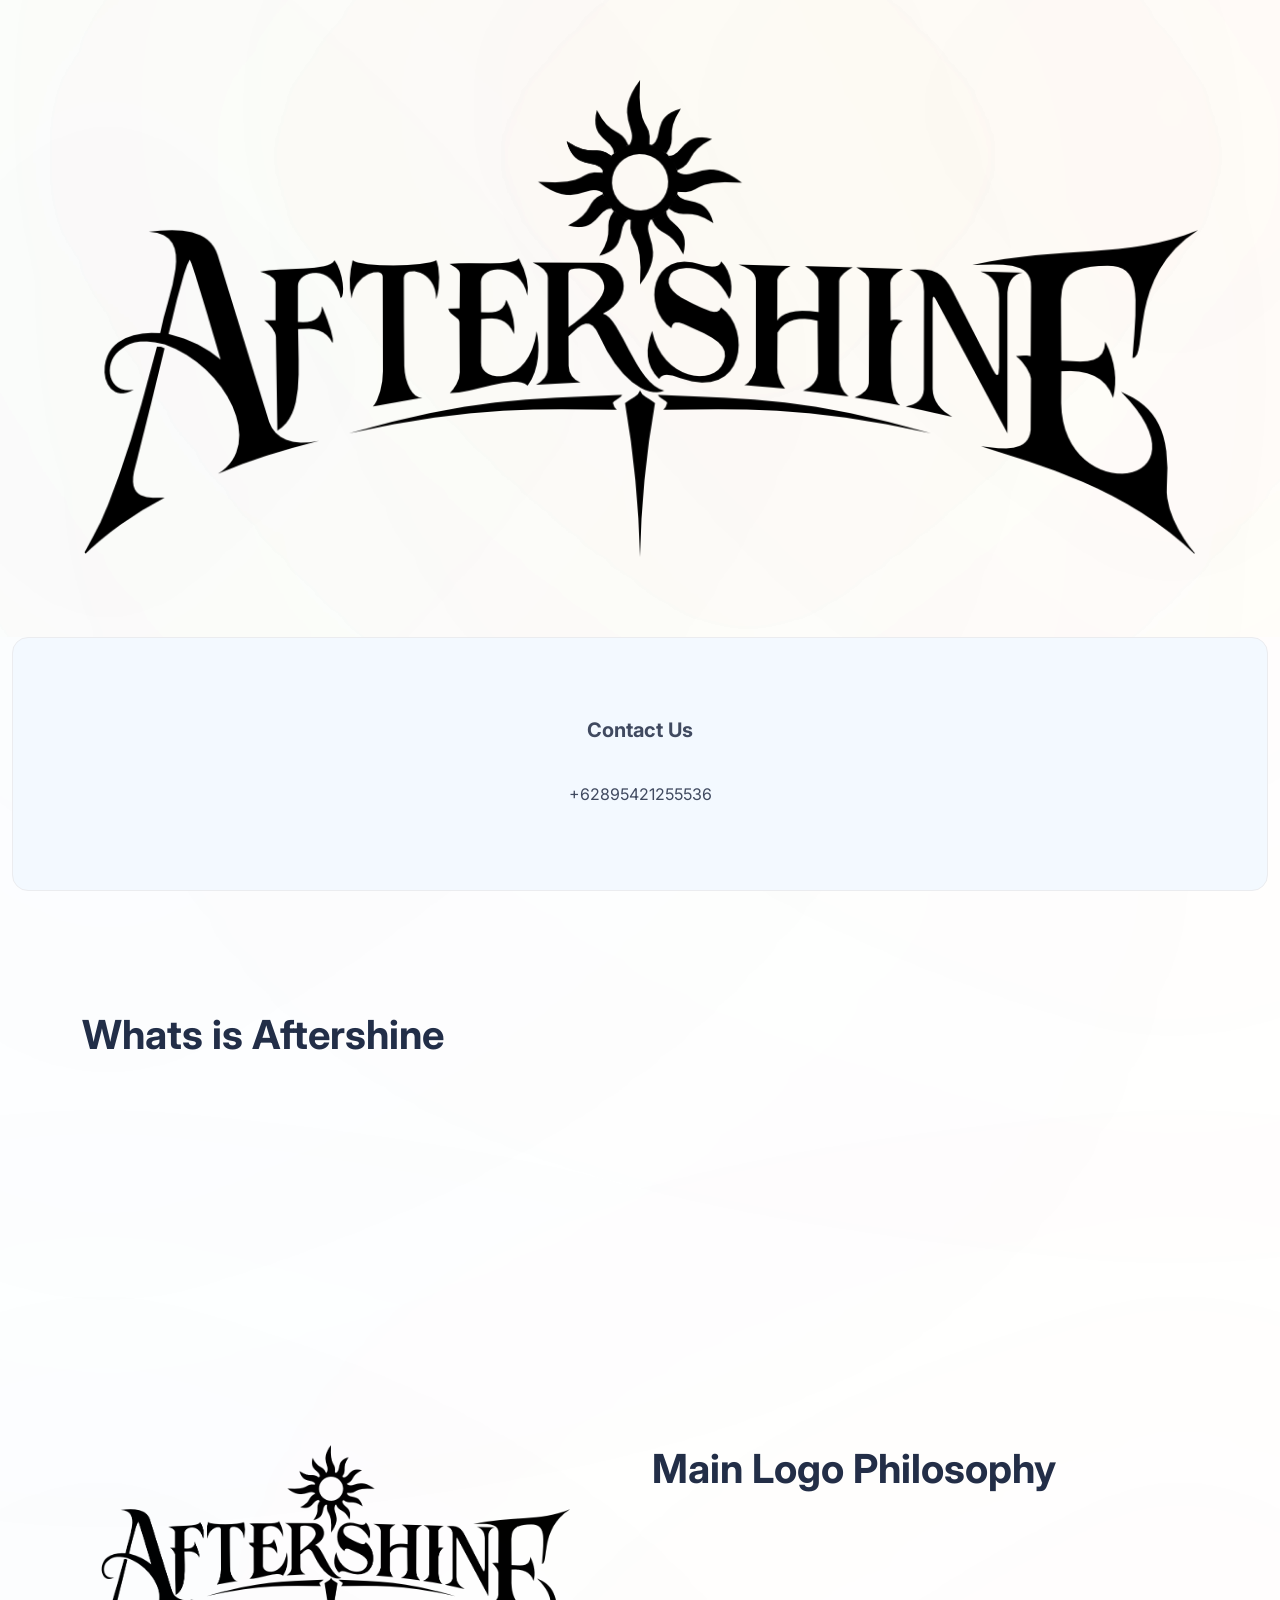
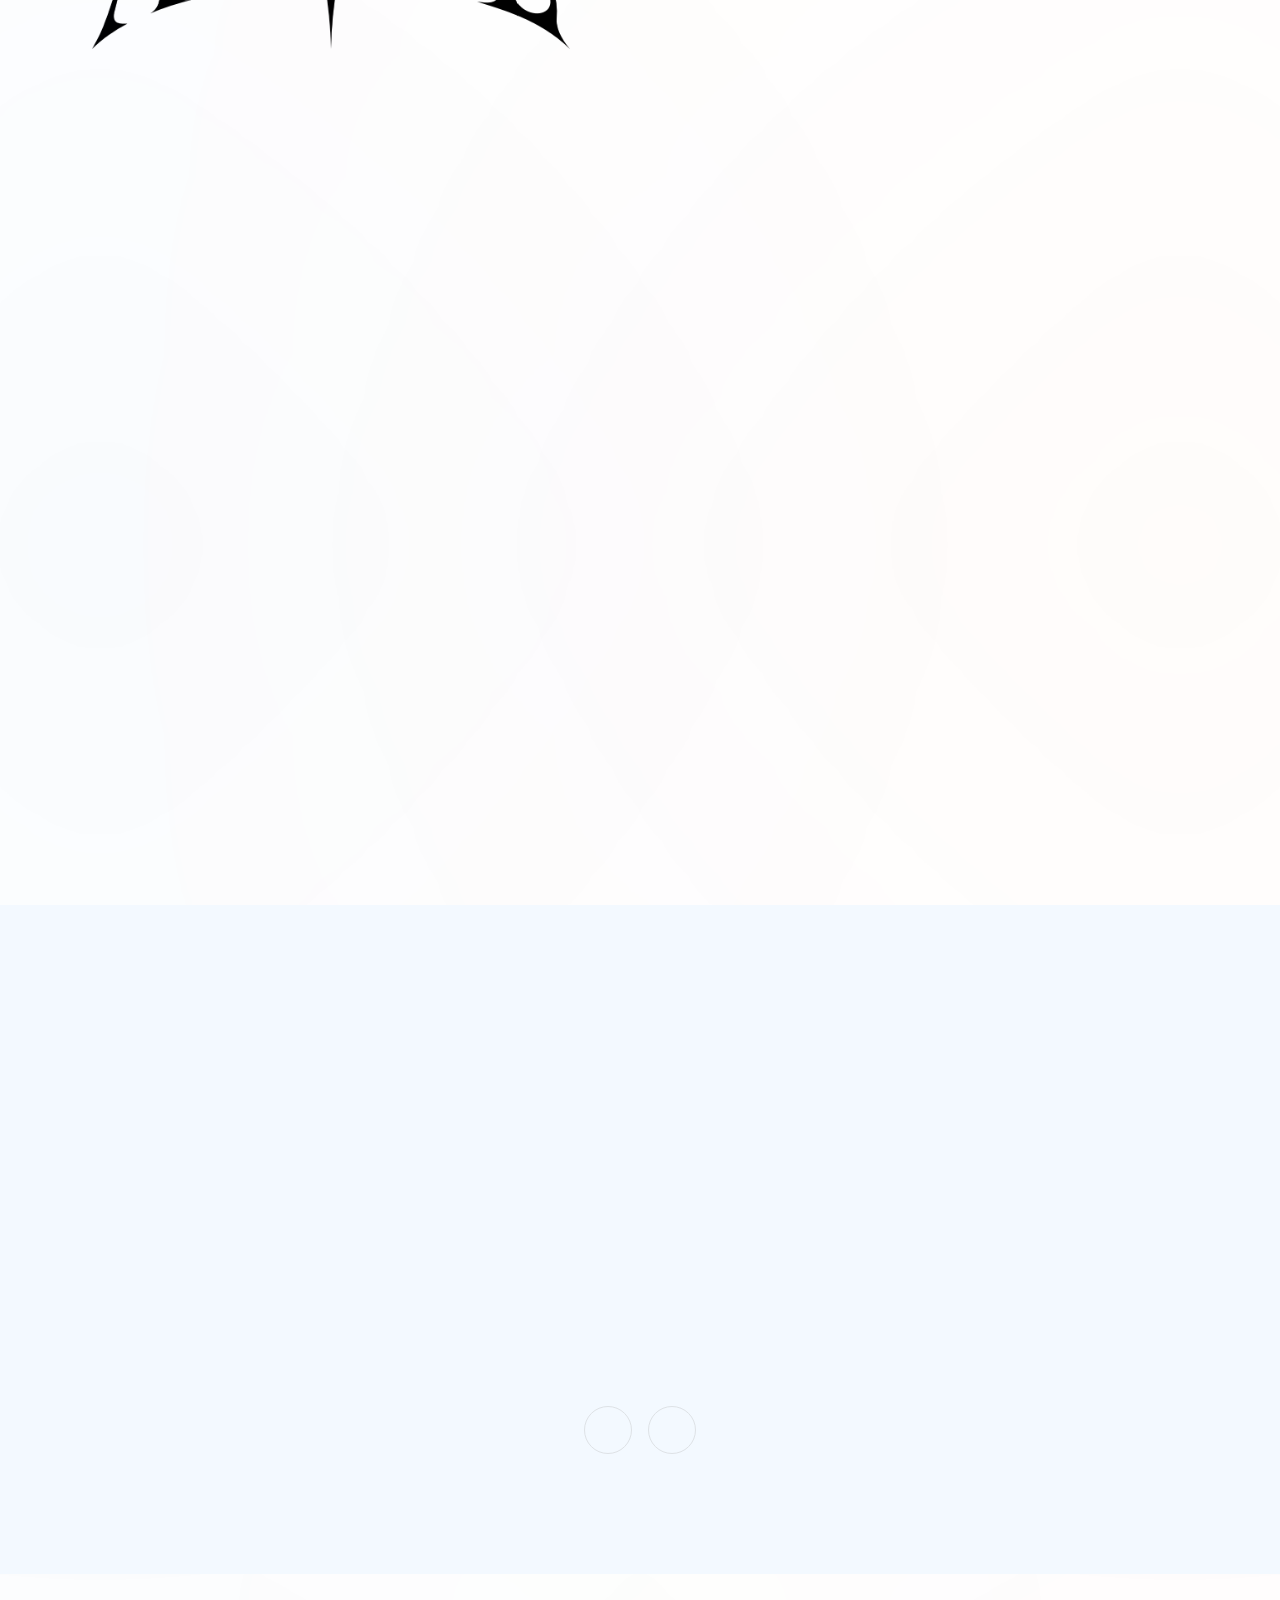
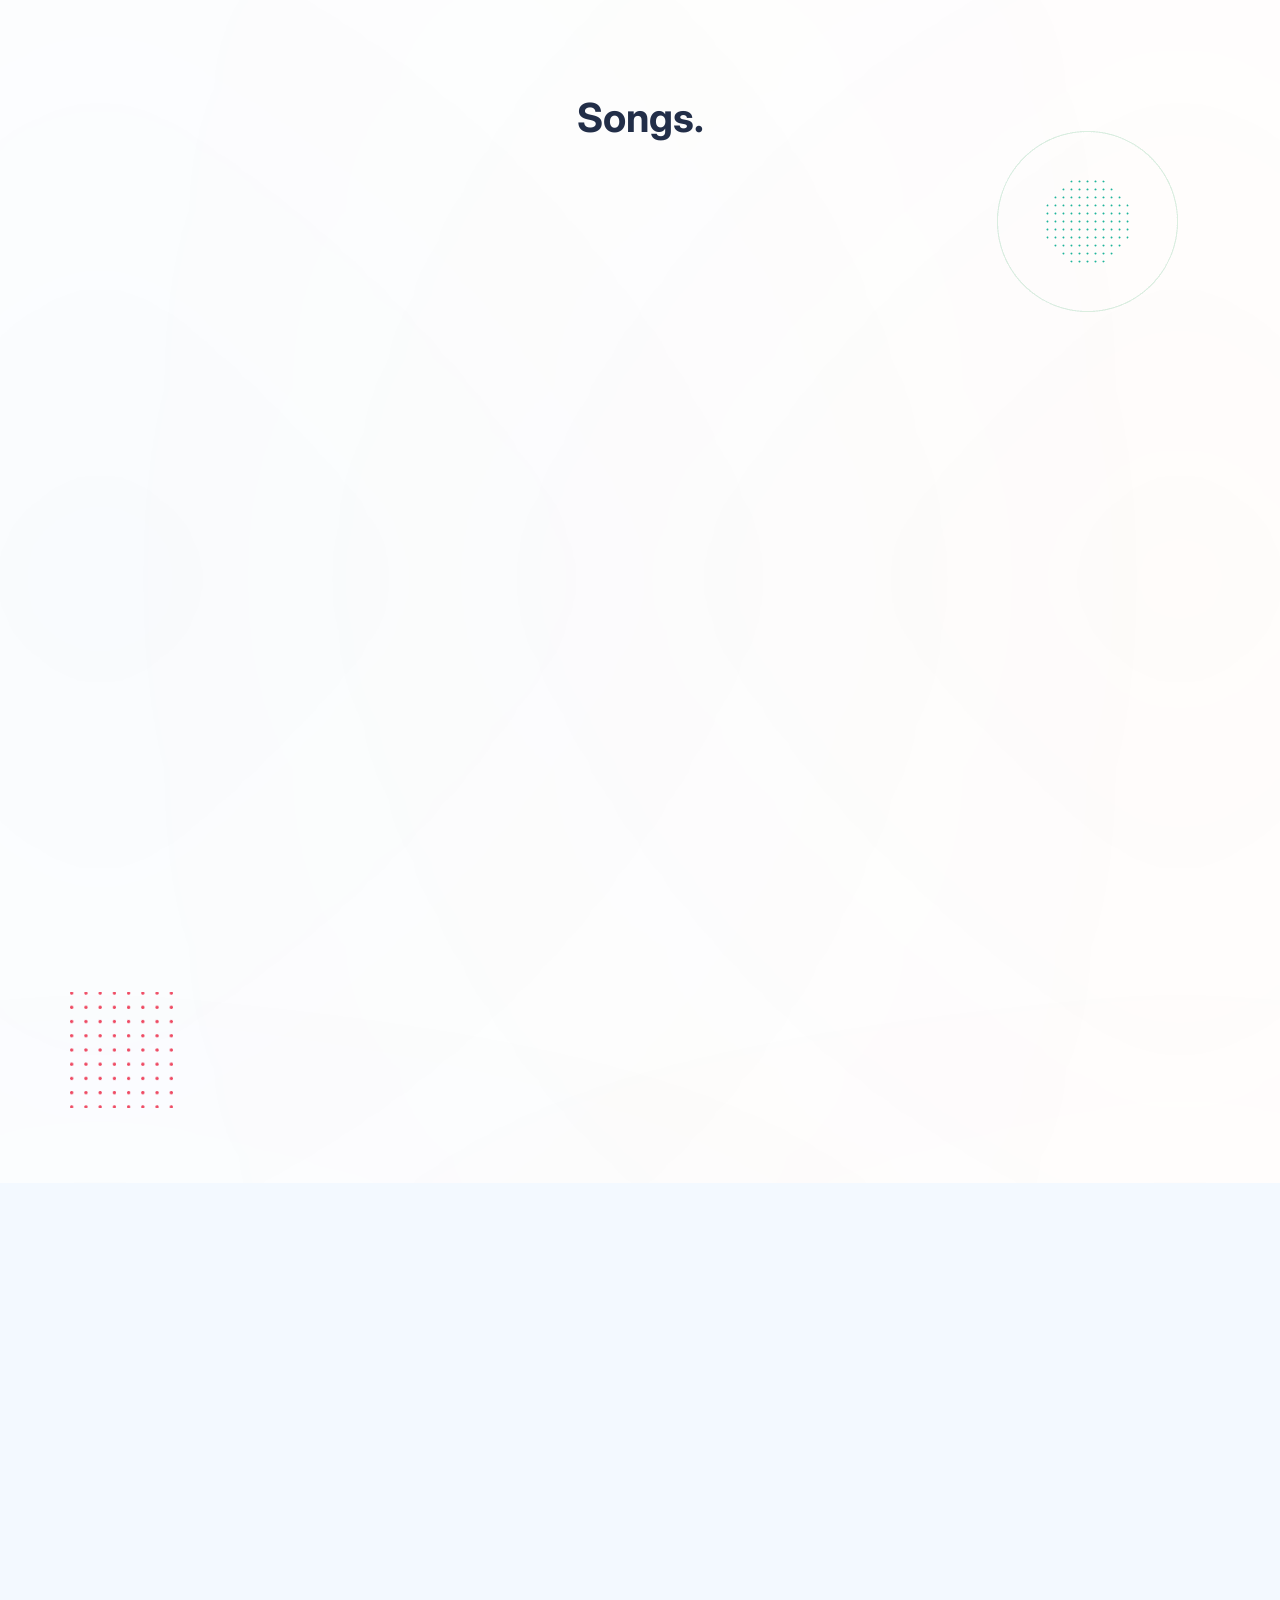
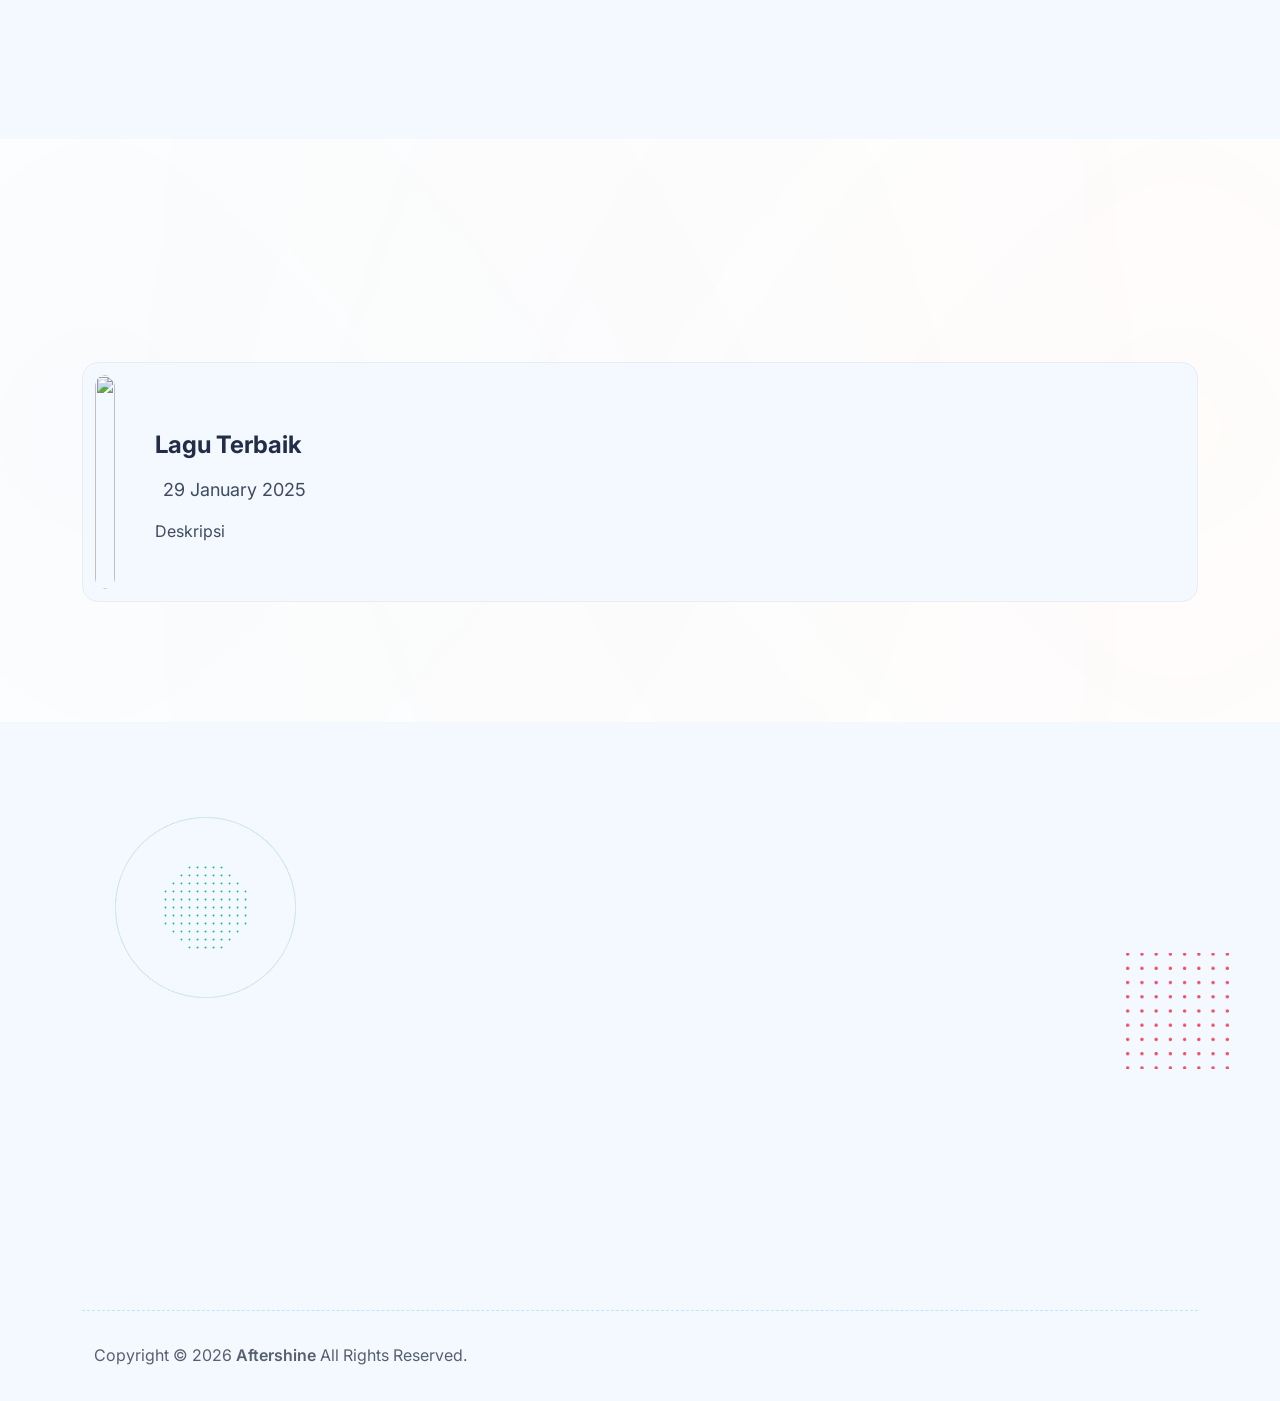
==== commit a934e4a5: "update" ====
--- a/index.html
+++ b/index.html
@@ -1,1476 +1,811 @@
 <!DOCTYPE html>
-<html lang="zxx">
-    <head>
-        <meta charset="utf-8">
-        <title>
-            Aftershine
-        </title>
-        <link href="assets/landing/images/AFTERSHINE_LOGOGRAM_WHITE.png" rel="icon">
-        <meta content="" name="description">
-        <meta content="" name="author">
-        <meta content="" name="keywords">
-        <meta content="width=device-width, initial-scale=1, maximum-scale=1" name="viewport">
-        <!-- Creativex v1.0 || ex nihilo || June 2022 -->
-        <!-- style start -->
-        <!-- <link href="{{ asset('assets/landing/vendor/bootstrap/css/bootstrap.min.css') }}" rel="stylesheet"> -->
-        <link href="assets/landing/vendor/bootstrap-icons/bootstrap-icons.css" rel="stylesheet">
-        <link href="assets/landing/css/plugins.css" media="all" rel="stylesheet" type="text/css">
-        <link href="assets/landing/css/style.css" media="all" rel="stylesheet" type="text/css">
-        <!-- style end -->
-        <!-- google fonts start -->
-        <link href="https://fonts.googleapis.com/css?family=Raleway:100,200,300,400,500,600,700,800,900%7COswald:300,400,700" rel="stylesheet" type="text/css">
-        <!-- google fonts end -->
-    </head>
-    <body>
-        <!-- preloader start -->
-        <div class="preloader-bg"></div>
-        <div id="preloader">
-            <div id="preloader-status">
-                <div class="preloader-position loader">
-                    <span></span>
-                </div>
-            </div>
-        </div>
-        <!-- preloader end -->
-        <!-- logo start -->
-        <a class="logo" href="#">
-            <div class="logo-img"></div>
-        </a>
-        <!-- logo end -->
-        <!-- page home start -->
-        <div class="upper-page" id="page-home">
-            <!-- center container start -->
-            <div class="center-container">
-                <!-- center block start -->
-                <div class="center-block">
-                    <!-- divider start -->
-                    <div class="divider-m-2"></div>
-                    <!-- divider end -->
-                    <!-- section title start -->
-                    <!-- <h1 class="hero-heading hero-heading-true-bold-2">
-                        Aftershine
-                    </h1> -->
-                    <!-- section title end -->
-                </div>
-                <!-- center block end -->
-            </div>
-            <!-- center container end -->
-            <!-- hero bg start -->
-            <div class="hero-fullscreen">
-                <!-- single image start -->
-                <div class="hero-fullscreen-FIX">
-                    <div class="hero-bg bg-img-SINGLE"></div>
-                </div>
-                <!-- single image end -->
-            </div>
-            <!-- hero bg end -->
-            <!-- scroll indicator start -->
-            <div class="scroll-indicator">
-                <div class="scroll-indicator-wrapper">
-                    <div class="scroll-line"></div>
-                </div>
-            </div>
-            <!-- scroll indicator end -->
-        </div>
-        <!-- page home end -->
-        <!-- page about start -->
-        <div class="lower-page bg-dark" id="page-about">
-            <!-- container start -->
-            <div class="container-fluid nopadding">
-                <!-- extra margin start -->
-                <div class="extra-margin-container ">
-                    <!-- dots start -->
-                    <div class="dots">
-                        <div class="the-dots"></div>
-                    </div>
-                    <div class="dots-reverse">
-                        <div class="the-dots"></div>
-                    </div>
-                    <!-- dots end -->
-                    <!-- divider start -->
-                    <div class="divider-xl"></div>
-                    <!-- divider end -->
-                    <!-- row start -->
-                    <div class="row">
-                        <!-- col start -->
-                        <div class="col-lg-12">
-                            <!-- section txt start -->
-                            <div class="animated-text-wrapper-r">
-                                <div class="animated-text-r">
-                                    <div class="animated-text-content-r">Aftershine.&nbsp;</div>
-                                    <div class="animated-text-content-r">Aftershine.&nbsp;</div>
-                                    <div class="animated-text-content-r">Aftershine.&nbsp;</div>
-                                    <div class="animated-text-content-r">Aftershine.&nbsp;</div>
-                                    <div class="animated-text-content-r">Aftershine.&nbsp;</div>
-                                    <div class="animated-text-content-r">Aftershine.&nbsp;</div>
-                                    <div class="animated-text-content-r">Aftershine.&nbsp;</div>
-                                    <div class="animated-text-content-r">Aftershine.&nbsp;</div>
-                                    <div class="animated-text-content-r">Aftershine.&nbsp;</div>
-                                    <div class="animated-text-content-r">Aftershine.&nbsp;</div>
-                                    <div class="animated-text-content-r">Aftershine.&nbsp;</div>
-                                </div>
-                            </div>
-                            <!-- section txt end -->
-                        </div>
-                        <!-- col end -->
-                    </div>
-                    <!-- row end -->
-                    <!-- divider start -->
-                    <div class="divider-xl"></div>
-                    <!-- divider end -->
-                    <!-- row start -->
-                    <div class="row">
-                        <!-- col start -->
-                        <div class="col-md-12 col-sm-12">
-                            <!-- section txt start -->
-                            <h1 class="section-header">
-                                What is <span>Aftershine</span>
-                            </h1>
-                            <!-- section txt end -->
-                        </div>
-                        <!-- col end -->
-                    </div>
-                    <!-- row end -->
-                    <!-- divider start -->
-                    <div class="divider-xl"></div>
-                    <!-- divider end -->
-                    <!-- row start -->
-                    <div class="row">
-                        <!-- col start -->
-                        <div class="col-md-12 col-all"> 
-                            <h1 class="section-header">
-                                <span>Adalah band pop Jawa modern dengan karakter
-                                    emosional, elegan, tanpa menghilangkan cita
-                                    rasa jawa. Musiknya memadukan unsur pop,
-                                    romansa, dan identitas lokal yang mudah
-                                    diterima banyak kalangan</span>
-                            </h1>
-                        </div>
-                        <!-- col end -->
-                    </div>
-                    <!-- row end -->
-                    <!-- divider start -->
-                    <div class="divider-xl"></div>
-                    <!-- divider end -->
-                     <!-- row start -->
-                    <div class="row">
-                        <!-- col start -->
-                        <div class="col-md-6 col-all"> 
-                            <h1 class="section-header">
-                               Arti Secara Harfiah
-                            </h1>
-                        </div>
-                        <div class="col-md-6 col-all"> 
-                            <h1 class="section-header">
-                               Arti secara Filosofi
-                            </h1>
-                        </div>
-                        <!-- col end -->
-                    </div>
-                    <!-- row end -->
-                    <!-- divider start -->
-                    <div class="divider-xl"></div>
-                    <!-- divider end -->
-                     <!-- row start -->
-                    <div class="row">
-                        <!-- col start -->
-                        <div class="col-md-6 col-all"> 
-                            <h1 class="section-header">
-                               <span>Jika diterjemahkan kata per kata
-                                    (After + Shine) "Setelah Bersinar"</span>
-                            </h1>
-                        </div>
-                        <div class="col-md-6 col-all"> 
-                            <h1 class="section-header">
-                               <span>"Cahaya yang muncul setelah
-                                    kegelapan
-                                    (Melambangkan harapan bahwa
-                                    setelah masa sulit, mereka akan
-                                    bersinar)</span>
-                            </h1>
-                        </div>
-                        <!-- col end -->
-                    </div>
-                    <!-- row end -->
-                    <!-- divider start -->
-                    <div class="divider-xl"></div>
-                    <!-- divider end -->
-                </div>
-                <!-- extra margin end -->
-            </div>
-            <!-- container end -->
-        </div>
-        <!-- page about end -->
-        <div class="lower-page bg-dark-2" id="page-team">
-            <div class="container-fluid nopadding">
-                <div class="extra-margin-container">
-                    <div class="divider-m-2"></div>
-                    <div class="row">
-                        <div class="col-md-12 col-sm-12">
-                            <h1 class="section-header">
-                                The <span>Logo</span>
-                            </h1>
-                        </div>
-                    </div>
-                    <div class="divider-l"></div>
-                    <div class="row">
-                        <!-- col start -->
-                        <div class="col-md-6 col-all"> 
-                            <h1 class="section-header" style="text-align:center;">
-                                <img alt="Img" style="width:200px; height:100px;" src="assets/landing/images/AFTERSHINE_MAIN_LOGO_WHITE.png">
-                            </h1>
-                        </div>
-                        <div class="col-md-6 col-all"> 
-                            <h1 class="section-header" style="text-align:center;">
-                                <img alt="Img" style="width:100px; height:100px;" src="assets/landing/images/AFTERSHINE_LOGOGRAM_WHITE.png">
-                            </h1>
-                        </div>
-                        <!-- col end -->
-                    </div>
-                    <div class="divider-l"></div>
-                    <div class="row">
-                        <!-- col start -->
-                        <div class="col-md-6 col-all"> 
-                            <h1 class="section-header">
-                               Main Logo <span>Philosophy</span>
-                            </h1>
-                        </div>
-                        <div class="col-md-6 col-all"> 
-                            <h1 class="section-header">
-                               Logo Gram <span>Philosophy</span>
-                            </h1>
-                        </div>
-                        <!-- col end -->
-                    </div>
-                    <div class="divider-m-2"></div>
-                    <div class="row">
-                        <!-- col start -->
-                        <div class="col-md-6 col-all"> 
-                            <h2 class="section-header">
-                                <span>Logo baru ini menggunakan font bergaya serif agar terkesan lebih santai & elegan, 
-                                ditambah dengan adanya lambang matahari di atasnya melambangkan sumber cahaya 
-                                dan energi. </span>
-                            </h2>
-                        </div>
-                        <div class="col-md-6 col-all"> 
-                            <h2 class="section-header">
-                                <span>Menggambarkan Siluet Matahari dengan huruf A di tengahnya yang memiliki Makna 
-                                secara universal melambangkan sumber energi, pencerahan, dan harapan, dan 
-                                setiap perjalanan besar selalu dimulai dari satu langkah kecil. Huruf A mengingatkan 
-                                kita bahwa untuk mencapai Z (tujuan akhir), kita harus berani memulai dari A (titik 
-                                awal). Tidak ada kesuksesan tanpa keberanian untuk memulai. </span>
-                            </h2>
-                        </div>
-                        <!-- col end -->
-                    </div>
-                    <div class="divider-m-2"></div>
-                </div>
-            </div>
-        </div>
-        <!-- page team intro start -->
-        <div class="lower-page bg-dark" id="page-team-intro">
-            <!-- container start -->
-            <div class="container-fluid nopadding">
-                <!-- extra margin start -->
-                <div class="extra-margin-container">
-                    <!-- dots start -->
-                    <div class="dots">
-                        <div class="the-dots"></div>
-                    </div>
-                    <div class="dots-reverse">
-                        <div class="the-dots"></div>
-                    </div>
-                    <!-- dots end -->
-                    <!-- divider start -->
-                    <div class="divider-xl"></div>
-                    <!-- divider end -->
-                    <!-- row start -->
-                    <div class="row">
-                        <!-- col start -->
-                        <div class="col-lg-12">
-                            <!-- section txt start -->
-                            <div class="animated-text-wrapper-l">
-                                <div class="animated-text-l">
-                                    <div class="animated-text-content-l"><span>Meet</span> the personil.&nbsp;</div>
-                                    <div class="animated-text-content-l"><span>Meet</span> the personil.&nbsp;</div>
-                                    <div class="animated-text-content-l"><span>Meet</span> the personil.&nbsp;</div>
-                                    <div class="animated-text-content-l"><span>Meet</span> the personil.&nbsp;</div>
-                                    <div class="animated-text-content-l"><span>Meet</span> the personil.&nbsp;</div>
-                                    <div class="animated-text-content-l"><span>Meet</span> the personil.&nbsp;</div>
-                                    <div class="animated-text-content-l"><span>Meet</span> the personil.&nbsp;</div>
-                                    <div class="animated-text-content-l"><span>Meet</span> the personil.&nbsp;</div>
-                                    <div class="animated-text-content-l"><span>Meet</span> the personil.&nbsp;</div>
-                                    <div class="animated-text-content-l"><span>Meet</span> the personil.&nbsp;</div>
-                                </div>
-                            </div>
-                            <!-- section txt end -->
-                        </div>
-                        <!-- col end -->
-                    </div>
-                    <!-- row end -->
-                    <!-- divider start -->
-                    <div class="divider-xl"></div>
-                    <!-- divider end -->
-                </div>
-                <!-- extra margin end -->
-            </div>
-            <!-- container end -->
-        </div>
-        <!-- page team intro end -->
-        <!-- page team start -->
-        <div class="lower-page" id="page-team">
-            <!-- container start -->
-            <div class="container-fluid nopadding bg-dark-2">
-                <!-- extra margin start -->
-                <div class="extra-margin-owl">
-                    <!-- divider start -->
-                    <div class="divider-m-2"></div>
-                    <!-- divider end -->
-                    <!-- row start -->
-                    <div class="row">
-                        <div class="col-md-12 col-sm-12">
-                            <!-- carousel start -->
-                            <div class="carousel-item-img-wrapper carousel-item-img-wrapper-all">
-                                <div class="owl-carousel" id="owl-carousel-team">
-                                    <!-- section item start -->
-                                    <div class="post-box">
-                                        <!-- team item start -->
-                                        <div class="team-item">
-                                            <div class="team-item-inner">
-                                                <div class="team-box">
-                                                    <div class="image-works">
-                                                        <div class="hover-effect"></div>
-                                                        <div class="icon-works">
-                                                            <a class="popup-photo" href="assets/landing/img/team/1.jpg" title="IMG Description">
-                                                            <i class="iw-slide ion-plus"></i>
-                                                            </a>
-                                                        </div>
-                                                        <img alt="Img" src="assets/landing/img/team/1.jpg">
-                                                    </div>
-                                                </div>
+<html lang="en">
+
+<head>
+    <meta charset="UTF-8">
+    <meta http-equiv="X-UA-Compatible" content="IE=edge">
+    <meta name="viewport" content="width=device-width, initial-scale=1.0">
+    <!-- Title -->
+    <title>Aftershine</title>
+    <!-- Favicon -->
+    <link rel="shortcut icon" href="assets/images/AFTERSHINE_LOGOGRAM_WHITE.png">
+    <!-- Bootstrap -->
+    <link rel="stylesheet" href="assets/css/bootstrap.min.css">
+    <!-- select2 -->
+    <link rel="stylesheet" href="assets/css/select2.min.css">
+    <!-- Slick -->
+    <link rel="stylesheet" href="assets/css/slick.css">
+    <!-- Slick -->
+    <link rel="stylesheet" href="assets/css/magnific-popup.css">
+    <!-- jquery-ui -->
+    <link rel="stylesheet" href="assets/css/jquery-ui.css">
+    <!-- plyr Css -->
+    <link rel="stylesheet" href="assets/css/plyr.css">
+    <!-- Editor js Toolbar Start -->
+    <link rel="stylesheet" href="assets/css/editor-quill.css">
+    <!-- animate -->
+    <link rel="stylesheet" href="assets/css/animate.css">
+    <!-- dataTables.dataTables -->
+    <link rel="stylesheet" href="assets/css/dataTables.dataTables.min.css">
+
+    <link rel="stylesheet" href="assets/css/aos.css">
+    <!-- Main css -->
+    <link rel="stylesheet" href="assets/css/main.css">
+</head>
+
+<body>
+
+    <!--==================== Preloader Start ====================-->
+    <!-- <div class="preloader">
+    <img src="assets/landing_v2/images/icons/preloader.gif" alt="">
+  </div> -->
+    <!--==================== Preloader End ====================-->
+
+    <!--==================== Overlay Start ====================-->
+    <div class="overlay"></div>
+    <!--==================== Overlay End ====================-->
+
+    <!--==================== Sidebar Overlay End ====================-->
+    <div class="side-overlay"></div>
+    <!--==================== Sidebar Overlay End ====================-->
+
+    <!-- ==================== Scroll to Top End Here ==================== -->
+    <div class="progress-wrap">
+        <svg class="progress-circle svg-content" width="100%" height="100%" viewBox="-1 -1 102 102">
+            <path d="M50,1 a49,49 0 0,1 0,98 a49,49 0 0,1 0,-98" />
+        </svg>
+    </div>
+    <!-- ==================== Scroll to Top End Here ==================== -->
+
+    <!-- ========================= Banner Section Start =============================== -->
+    <section class="banner py-80 position-relative overflow-hidden">
+        <div class="container">
+            <div class="row gy-5 align-items-center">
+                <div class="col-12">
+                    <div class="banner-thumb position-relative text-center">
+                        <img src="assets/images/logo.png" alt="Default Background"
+                            class="banner-thumb__img rounded-12 wow bounceIn" data-wow-duration="3s"
+                            data-wow-delay=".5s" data-tilt data-tilt-max="12" data-tilt-speed="500"
+                            data-tilt-perspective="5000" data-tilt-full-page-listening data-tilt-scale="1.02">
+                    </div>
+                </div>
+            </div>
+        </div>
+    </section>
+    <!-- ========================= Banner SEction End =============================== -->
+
+    <!-- ========================== Brand Section Start =========================== -->
+    <div class="brand wow fadeInUpBig" data-wow-duration="1s" data-wow-delay=".5s">
+        <div class="container container--lg">
+            <div class="brand-box py-80 px-16 bg-main-25 border border-neutral-30 rounded-16">
+                <h5 class="mb-40 text-center text-neutral-500">Contact Us</h5>
+                <div class="container">
+                    <div class="text-center">
+                        <a href="https://wa.me/62895421255536" target="_blank"
+                            class="text-neutral-500 d-block hover-text-main-600 mb-4">
+                            <i class="ph-bold ph-whatsapp-logo"></i> +62895421255536
+                        </a>
+                    </div>
+                </div>
+            </div>
+        </div>
+    </div>
+    <!-- ========================== Brand Section End =========================== -->
+
+    <!-- ============================= Features Section Start ============================== -->
+    <section class="features py-120 position-relative overflow-hidden">
+        <div class="container">
+            <div class="row gy-5">
+                <div class="col-lg-12">
+                    <div class="testimonials__content">
+                        <div class="section-heading style-left">
+                            <h2 class="mb-24 wow bounceIn">Whats is Aftershine</h2>
+                        </div>
+
+                        <div class="testimonials__slider">
+                            <div class="testimonials-item">
+                                <p class="text-neutral-700" data-aos="fade-left" data-aos-duration="1200">Adalah band
+                                    pop Jawa modern dengan karakter emosional, elegan, tanpa menghilangkan cita rasa
+                                    jawa. Musiknya memadukan unsur pop, romansa, dan identitas lokal yang mudah diterima
+                                    banyak kalangan</p>
+                            </div>
+                        </div>
+                        <div class="flex-align gap-16 mt-40">
+
+                        </div>
+                    </div>
+                </div>
+            </div>
+        </div>
+    </section>
+    <!-- ============================= Features Section End ============================== -->
+
+    <!-- ============================= Features Section Start ============================== -->
+    <section class="features py-120 position-relative overflow-hidden">
+        <div class="container">
+            <div class="row gy-5">
+                <div class="col-lg-6">
+                    <div class="testimonials__thumbs-slider pe-lg-5 me-xxl-5">
+                        <div class="testimonials__thumbs wow bounceIn" data-tilt data-tilt-max="15"
+                            data-tilt-speed="500" data-tilt-perspective="5000" data-tilt-full-page-listening>
+                            <img src="assets/images/logo.png" alt="">
+                        </div>
+                    </div>
+                </div>
+                <div class="col-lg-6">
+                    <div class="testimonials__content">
+                        <div class="section-heading style-left">
+                            <h2 class="mb-24 wow bounceIn">Main Logo Philosophy</h2>
+                        </div>
+
+                        <div class="testimonials__slider">
+                            <div class="testimonials-item">
+                                <p class="text-neutral-700" data-aos="fade-left" data-aos-duration="1200">Logo baru ini
+                                    menggunakan font bergaya serif agar terkesan lebih santai & elegan, ditambah dengan
+                                    adanya lambang matahari di atasnya melambangkan sumber cahaya dan energi</p>
+                            </div>
+                        </div>
+                        <div class="flex-align gap-16 mt-40">
+
+                        </div>
+                    </div>
+                </div>
+            </div>
+        </div>
+    </section>
+    <!-- ============================= Features Section End ============================== -->
+
+    <!-- =========================== CHoose Us Section Start ================================ -->
+    <section class="choose-us pt-120 position-relative z-1 mash-bg-main mash-bg-main-two">
+        <div class="container">
+            <div class="row gy-4">
+                <div class="col-xl-6">
+                    <div class="choose-us__content">
+                        <div class="mb-40">
+                            <h2 class="mb-24  wow bounceIn">Logo Gram Philosophy.</h2>
+                            <p class="text-neutral-500 text-line-5  wow bounceInUp">Menggambarkan Siluet Matahari dengan
+                                huruf A di tengahnya yang memiliki Makna secara universal melambangkan sumber energi,
+                                pencerahan, dan harapan, dan setiap perjalanan besar selalu dimulai dari satu langkah
+                                kecil. Huruf A mengingatkan kita bahwa untuk mencapai Z (tujuan akhir), kita harus
+                                berani memulai dari A (titik awal). Tidak ada kesuksesan tanpa keberanian untuk memulai.
+                            </p>
+                        </div>
+                    </div>
+                </div>
+                <div class="col-xl-6">
+                    <div class="choose-us__thumbs position-relative">
+                        <div class="text-end" data-aos="zoom-out">
+                            <div class="d-sm-inline-block d-block position-relative">
+                                <img src="assets/images/logo-gram.png" alt=""
+                                    class="choose-us__img rounded-12" data-tilt data-tilt-max="16" data-tilt-speed="500"
+                                    data-tilt-perspective="5000" data-tilt-full-page-listening>
+                            </div>
+                        </div>
+                    </div>
+                </div>
+            </div>
+        </div>
+    </section>
+    <!-- =========================== CHoose Us Section End ================================ -->
+
+    <!-- ================================= testimonials Section Start ========================================= -->
+    <section class="testimonials py-120 position-relative z-1 bg-main-25">
+        <div class="container">
+
+            <div class="section-heading text-center">
+                <h2 class="mb-24 wow bounceIn">The Personil</h2>
+            </div>
+
+            <div class="tutor-slider">
+                <div class="scale-hover-item bg-white rounded-16 p-12 h-100 border border-neutral-20" data-aos="fade-up"
+                    data-aos-duration="200">
+                    <div class="course-item__thumb rounded-12 bg-main-25 overflow-hidden position-relative">
+                        <img src=""
+                            class="scale-hover-item__img rounded-12 cover-img transition-2">
+                    </div>
+                    <div class="pt-32 pb-24 px-16 position-relative">
+                        <div class="">
+                            <h4 class="mb-16">
+                                <span class="link text-line-2">Hasan</span>
+                            </h4>
+                            <div class="mt-24 flex-between gap-16 flex-wrap">
+                                <h4 class="mb-0 text-main-two-600">
+                                    Vokalis
+                                </h4>
+                            </div>
+                            <div
+                                class="flex-between gap-8 pt-24 border-top border-neutral-50 mt-24 border-dashed border-0">
+                                <div class="flex-align">
+                                    <span class="text-2xl text-main-600 d-flex"><a href="#"
+                                            target="_blank"><i class="ph-bold ph-facebook-logo"></i></a></span>
+                                </div>
+                                <div class="flex-align">
+                                    <span class="text-2xl text-main-600 d-flex"><a href="#"
+                                            target="_blank"><i class="ph-bold ph-instagram-logo"></i></a></span>
+                                </div>
+                                <div class="flex-align">
+                                    <span class="text-2xl text-main-600 d-flex"><a href="#"
+                                            target="_blank"><i class="ph-bold ph-tiktok-logo"></i></a></span>
+                                </div>
+
+                                <div class="flex-align">
+                                    <span class="text-2xl text-main-600 d-flex"><a href="#"
+                                            target="_blank"><i class="ph-bold ph-x-logo"></i></a></span>
+                                </div>
+                            </div>
+                        </div>
+                    </div>
+                </div>
+                <div class="scale-hover-item bg-white rounded-16 p-12 h-100 border border-neutral-20" data-aos="fade-up"
+                    data-aos-duration="200">
+                    <div class="course-item__thumb rounded-12 bg-main-25 overflow-hidden position-relative">
+                        <img src=""
+                            class="scale-hover-item__img rounded-12 cover-img transition-2">
+                    </div>
+                    <div class="pt-32 pb-24 px-16 position-relative">
+                        <div class="">
+                            <h4 class="mb-16">
+                                <span class="link text-line-2">Andika</span>
+                            </h4>
+                            <div class="mt-24 flex-between gap-16 flex-wrap">
+                                <h4 class="mb-0 text-main-two-600">
+                                    Gitar Lead
+                                </h4>
+                            </div>
+                            <div
+                                class="flex-between gap-8 pt-24 border-top border-neutral-50 mt-24 border-dashed border-0">
+                                <div class="flex-align">
+                                    <span class="text-2xl text-main-600 d-flex"><a href="#"
+                                            target="_blank"><i class="ph-bold ph-facebook-logo"></i></a></span>
+                                </div>
+                                <div class="flex-align">
+                                    <span class="text-2xl text-main-600 d-flex"><a href="#"
+                                            target="_blank"><i class="ph-bold ph-instagram-logo"></i></a></span>
+                                </div>
+                                <div class="flex-align">
+                                    <span class="text-2xl text-main-600 d-flex"><a href="#"
+                                            target="_blank"><i class="ph-bold ph-tiktok-logo"></i></a></span>
+                                </div>
+
+                                <div class="flex-align">
+                                    <span class="text-2xl text-main-600 d-flex"><a href="#"
+                                            target="_blank"><i class="ph-bold ph-x-logo"></i></a></span>
+                                </div>
+                            </div>
+                        </div>
+                    </div>
+                </div>
+                <div class="scale-hover-item bg-white rounded-16 p-12 h-100 border border-neutral-20" data-aos="fade-up"
+                    data-aos-duration="200">
+                    <div class="course-item__thumb rounded-12 bg-main-25 overflow-hidden position-relative">
+                        <img src=""
+                            class="scale-hover-item__img rounded-12 cover-img transition-2">
+                    </div>
+                    <div class="pt-32 pb-24 px-16 position-relative">
+                        <div class="">
+                            <h4 class="mb-16">
+                                <span class="link text-line-2">Yuriko</span>
+                            </h4>
+                            <div class="mt-24 flex-between gap-16 flex-wrap">
+                                <h4 class="mb-0 text-main-two-600">
+                                    Kendang
+                                </h4>
+                            </div>
+                            <div
+                                class="flex-between gap-8 pt-24 border-top border-neutral-50 mt-24 border-dashed border-0">
+                                <div class="flex-align">
+                                    <span class="text-2xl text-main-600 d-flex"><a href="#"
+                                            target="_blank"><i class="ph-bold ph-facebook-logo"></i></a></span>
+                                </div>
+                                <div class="flex-align">
+                                    <span class="text-2xl text-main-600 d-flex"><a href="#"
+                                            target="_blank"><i class="ph-bold ph-instagram-logo"></i></a></span>
+                                </div>
+                                <div class="flex-align">
+                                    <span class="text-2xl text-main-600 d-flex"><a href="#"
+                                            target="_blank"><i class="ph-bold ph-tiktok-logo"></i></a></span>
+                                </div>
+
+                                <div class="flex-align">
+                                    <span class="text-2xl text-main-600 d-flex"><a href="#"
+                                            target="_blank"><i class="ph-bold ph-x-logo"></i></a></span>
+                                </div>
+                            </div>
+                        </div>
+                    </div>
+                </div>
+                <div class="scale-hover-item bg-white rounded-16 p-12 h-100 border border-neutral-20" data-aos="fade-up"
+                    data-aos-duration="200">
+                    <div class="course-item__thumb rounded-12 bg-main-25 overflow-hidden position-relative">
+                        <img src=""
+                            class="scale-hover-item__img rounded-12 cover-img transition-2">
+                    </div>
+                    <div class="pt-32 pb-24 px-16 position-relative">
+                        <div class="">
+                            <h4 class="mb-16">
+                                <span class="link text-line-2">Agus</span>
+                            </h4>
+                            <div class="mt-24 flex-between gap-16 flex-wrap">
+                                <h4 class="mb-0 text-main-two-600">
+                                    Basis
+                                </h4>
+                            </div>
+                            <div
+                                class="flex-between gap-8 pt-24 border-top border-neutral-50 mt-24 border-dashed border-0">
+                                <div class="flex-align">
+                                    <span class="text-2xl text-main-600 d-flex"><a href="#"
+                                            target="_blank"><i class="ph-bold ph-facebook-logo"></i></a></span>
+                                </div>
+                                <div class="flex-align">
+                                    <span class="text-2xl text-main-600 d-flex"><a href="#"
+                                            target="_blank"><i class="ph-bold ph-instagram-logo"></i></a></span>
+                                </div>
+                                <div class="flex-align">
+                                    <span class="text-2xl text-main-600 d-flex"><a href="#"
+                                            target="_blank"><i class="ph-bold ph-tiktok-logo"></i></a></span>
+                                </div>
+
+                                <div class="flex-align">
+                                    <span class="text-2xl text-main-600 d-flex"><a href="#"
+                                            target="_blank"><i class="ph-bold ph-x-logo"></i></a></span>
+                                </div>
+                            </div>
+                        </div>
+                    </div>
+                </div>
+                <div class="scale-hover-item bg-white rounded-16 p-12 h-100 border border-neutral-20" data-aos="fade-up"
+                    data-aos-duration="200">
+                    <div class="course-item__thumb rounded-12 bg-main-25 overflow-hidden position-relative">
+                        <img src=""
+                            class="scale-hover-item__img rounded-12 cover-img transition-2">
+                    </div>
+                    <div class="pt-32 pb-24 px-16 position-relative">
+                        <div class="">
+                            <h4 class="mb-16">
+                                <span class="link text-line-2">Hedo</span>
+                            </h4>
+                            <div class="mt-24 flex-between gap-16 flex-wrap">
+                                <h4 class="mb-0 text-main-two-600">
+                                    Gitar Akustik
+                                </h4>
+                            </div>
+                            <div
+                                class="flex-between gap-8 pt-24 border-top border-neutral-50 mt-24 border-dashed border-0">
+                                <div class="flex-align">
+                                    <span class="text-2xl text-main-600 d-flex"><a href="#"
+                                            target="_blank"><i class="ph-bold ph-facebook-logo"></i></a></span>
+                                </div>
+                                <div class="flex-align">
+                                    <span class="text-2xl text-main-600 d-flex"><a href="#"
+                                            target="_blank"><i class="ph-bold ph-instagram-logo"></i></a></span>
+                                </div>
+                                <div class="flex-align">
+                                    <span class="text-2xl text-main-600 d-flex"><a href="#"
+                                            target="_blank"><i class="ph-bold ph-tiktok-logo"></i></a></span>
+                                </div>
+
+                                <div class="flex-align">
+                                    <span class="text-2xl text-main-600 d-flex"><a href="#"
+                                            target="_blank"><i class="ph-bold ph-x-logo"></i></a></span>
+                                </div>
+                            </div>
+                        </div>
+                    </div>
+                </div>
+                <div class="scale-hover-item bg-white rounded-16 p-12 h-100 border border-neutral-20" data-aos="fade-up"
+                    data-aos-duration="200">
+                    <div class="course-item__thumb rounded-12 bg-main-25 overflow-hidden position-relative">
+                        <img src=""
+                            class="scale-hover-item__img rounded-12 cover-img transition-2">
+                    </div>
+                    <div class="pt-32 pb-24 px-16 position-relative">
+                        <div class="">
+                            <h4 class="mb-16">
+                                <span class="link text-line-2">Yulian</span>
+                            </h4>
+                            <div class="mt-24 flex-between gap-16 flex-wrap">
+                                <h4 class="mb-0 text-main-two-600">
+                                    Keyboards
+                                </h4>
+                            </div>
+                            <div
+                                class="flex-between gap-8 pt-24 border-top border-neutral-50 mt-24 border-dashed border-0">
+                                <div class="flex-align">
+                                    <span class="text-2xl text-main-600 d-flex"><a href="#"
+                                            target="_blank"><i class="ph-bold ph-facebook-logo"></i></a></span>
+                                </div>
+                                <div class="flex-align">
+                                    <span class="text-2xl text-main-600 d-flex"><a href="#"
+                                            target="_blank"><i class="ph-bold ph-instagram-logo"></i></a></span>
+                                </div>
+                                <div class="flex-align">
+                                    <span class="text-2xl text-main-600 d-flex"><a href="#"
+                                            target="_blank"><i class="ph-bold ph-tiktok-logo"></i></a></span>
+                                </div>
+
+                                <div class="flex-align">
+                                    <span class="text-2xl text-main-600 d-flex"><a href="#"
+                                            target="_blank"><i class="ph-bold ph-x-logo"></i></a></span>
+                                </div>
+                            </div>
+                        </div>
+                    </div>
+                </div>
+            </div>
+
+            <div class="flex-center gap-16 mt-40">
+                <button type="button" id="tutor-prev"
+                    class="slick-prev slick-arrow flex-center rounded-circle border border-gray-100 hover-border-main-600 text-xl hover-bg-main-600 hover-text-white transition-1 w-48 h-48">
+                    <i class="ph ph-caret-left"></i>
+                </button>
+                <button type="button" id="tutor-next"
+                    class="slick-next slick-arrow flex-center rounded-circle border border-gray-100 hover-border-main-600 text-xl hover-bg-main-600 hover-text-white transition-1 w-48 h-48">
+                    <i class="ph ph-caret-right"></i>
+                </button>
+            </div>
+        </div>
+    </section>
+    <!-- ================================= testimonials Section End ========================================= -->
+
+    <!-- ================================= Blog Section Start ========================================= -->
+    <section class="blog py-120 mash-bg-main mash-bg-main-two position-relative">
+        <img src="assets/images/shapes/shape2.png" alt=""
+            class="shape two animation-scalation">
+        <img src="assets/images/shapes/shape6.png" alt=""
+            class="shape four animation-scalation">
+
+        <div class="container">
+            <div class="section-heading text-center">
+                <h2 class="mb-24 wow bounceIn">Songs.</h2>
+            </div>
+            <div class="row gy-4">
+                <div class="col-lg-4 col-sm-6" data-aos="fade-up" data-aos-duration="200">
+                    <div class="blog-item scale-hover-item bg-main-25 rounded-16 p-12 h-100 border border-neutral-30">
+                        <div class="rounded-12 overflow-hidden position-relative">
+                            <a href="" target="_blank" class="w-100 h-100">
+                                <img src="assets/images/dada.jpg" alt=""
+                                    class="scale-hover-item__img rounded-12 cover-img transition-2">
+                            </a>
+                        </div>
+                        <div class="p-24 pt-32">
+                            <div class="">
+                                <span
+                                    class="px-20 py-8 bg-main-two-600 rounded-8 text-white fw-medium mb-20">Aftershine</span>
+                                <h4 class="mb-28">
+                                    <span class="link text-line-2">Dada</span>
+                                </h4>
+                                <div class="flex-align gap-14 flex-wrap my-20">
+                                    <div class="flex-align gap-8">
+                                        <span class="text-neutral-500 text-2xl d-flex"><i
+                                                class="ph ph-calendar-dot"></i></span>
+                                        <span
+                                            class="text-neutral-500 text-lg">13 Juni 2025</span>
+                                    </div>
+                                </div>
+                                <p class="text-neutral-500 text-line-5">Lagu ini bercerita tentang keikhlasan dalam sebuah hubungan, ketika seseorang memilih untuk melepaskan pasangannya demi kebahagiaan orang yang dicintainya. Melalui lirik dan nuansa musiknya, lagu ini menegaskan bahwa kebahagiaan sejati tidak selalu berarti bersama orang yang kini ada di sisi kita. Terkadang, mencintai juga berarti merelakan dan menemukan ketenangan dalam melihat orang yang kita sayangi bahagia, meski bukan bersama kita.</p>
+                            </div>
+                            <div class="pt-24 border-top border-neutral-50 mt-28 border-dashed border-0">
+                                <a href="https://youtu.be/erfHfqTgMc8?si=at90aKDdDYydrr3n" target="_blank"
+                                    class="flex-align gap-8 text-main-600 hover-text-decoration-underline transition-1 fw-semibold"
+                                    tabindex="0">
+                                    See on Youtube
+                                    <i class="ph ph-arrow-right"></i>
+                                </a>
+                            </div>
+                        </div>
+                    </div>
+                </div>
+                <div class="col-lg-4 col-sm-6" data-aos="fade-up" data-aos-duration="200">
+                    <div class="blog-item scale-hover-item bg-main-25 rounded-16 p-12 h-100 border border-neutral-30">
+                        <div class="rounded-12 overflow-hidden position-relative">
+                            <a href="" target="_blank" class="w-100 h-100">
+                                <img src="assets/images/matur.jpg" alt=""
+                                    class="scale-hover-item__img rounded-12 cover-img transition-2">
+                            </a>
+                        </div>
+                        <div class="p-24 pt-32">
+                            <div class="">
+                                <span
+                                    class="px-20 py-8 bg-main-two-600 rounded-8 text-white fw-medium mb-20">Aftershine ft. Dinda Teratu </span>
+                                <h4 class="mb-28">
+                                    <span class="link text-line-2">Matursuwun Gusti</span>
+                                </h4>
+                                <div class="flex-align gap-14 flex-wrap my-20">
+                                    <div class="flex-align gap-8">
+                                        <span class="text-neutral-500 text-2xl d-flex"><i
+                                                class="ph ph-calendar-dot"></i></span>
+                                        <span
+                                            class="text-neutral-500 text-lg">14 January 2025</span>
+                                    </div>
+                                </div>
+                                <p class="text-neutral-500 text-line-5">lagu ini mendefinisikan tentang arti sebuah rasa syukur kepada tuhan untuk seseorang yang kita sayangi.</p>
+                            </div>
+                            <div class="pt-24 border-top border-neutral-50 mt-28 border-dashed border-0">
+                                <a href="https://youtu.be/o1gSJKCmJH8?si=2M45qKKems5f-ibY" target="_blank"
+                                    class="flex-align gap-8 text-main-600 hover-text-decoration-underline transition-1 fw-semibold"
+                                    tabindex="0">
+                                    See on Youtube
+                                    <i class="ph ph-arrow-right"></i>
+                                </a>
+                            </div>
+                        </div>
+                    </div>
+                </div>
+                <div class="col-lg-4 col-sm-6" data-aos="fade-up" data-aos-duration="200">
+                    <div class="blog-item scale-hover-item bg-main-25 rounded-16 p-12 h-100 border border-neutral-30">
+                        <div class="rounded-12 overflow-hidden position-relative">
+                            <a href="" target="_blank" class="w-100 h-100">
+                                <img src="assets/images/all.jpg" alt=""
+                                    class="scale-hover-item__img rounded-12 cover-img transition-2">
+                            </a>
+                        </div>
+                        <div class="p-24 pt-32">
+                            <div class="">
+                                <span
+                                    class="px-20 py-8 bg-main-two-600 rounded-8 text-white fw-medium mb-20">Aftershine</span>
+                                <h4 class="mb-28">
+                                    <span class="link text-line-2">ALL IN FOR YOU</span>
+                                </h4>
+                                <div class="flex-align gap-14 flex-wrap my-20">
+                                    <div class="flex-align gap-8">
+                                        <span class="text-neutral-500 text-2xl d-flex"><i
+                                                class="ph ph-calendar-dot"></i></span>
+                                        <span
+                                            class="text-neutral-500 text-lg">9 Agustus 2024</span>
+                                    </div>
+                                </div>
+                                <p class="text-neutral-500 text-line-5">Lagu ini menceritakan perjuangan seorang laki laki kekurangan ekonomi untuk membuktikan keseriusan kepada pujaan hatinya. bahwa cinta butuh biaya, waktu, dan kesabaran/prihatin.</p>
+                            </div>
+                            <div class="pt-24 border-top border-neutral-50 mt-28 border-dashed border-0">
+                                <a href="https://youtu.be/DKC4vtUAlaA?si=9qN3jljVvoQotrGr" target="_blank"
+                                    class="flex-align gap-8 text-main-600 hover-text-decoration-underline transition-1 fw-semibold"
+                                    tabindex="0">
+                                    See on Youtube
+                                    <i class="ph ph-arrow-right"></i>
+                                </a>
+                            </div>
+                        </div>
+                    </div>
+                </div>
+            </div>
+        </div>
+    </section>
+    <!-- ================================= Blog Section End ========================================= -->
+
+    <!-- ================================= testimonials Section Start ========================================= -->
+    <section class="testimonials py-120 position-relative z-1 bg-main-25">
+        <div class="container">
+            <div class="section-heading text-center">
+                <h2 class="mb-24 wow bounceIn">Events</h2>
+            </div>
+
+            <div class="tab-content" id="pills-tabContent">
+                <div class="tab-pane fade show active" id="pills-categories" role="tabpanel"
+                    aria-labelledby="pills-categories-tab" tabindex="0">
+                    <div class="row gy-4">
+                        <div class="col-lg-4 col-sm-6 wow fadeInUp" data-aos="fade-up" data-aos-duration="200">
+                            <div class="course-item bg-white rounded-16 p-12 h-100 box-shadow-md">
+                                <div class="course-item__thumb rounded-12 overflow-hidden position-relative">
+                                    <a href="#" class="w-100 h-100">
+                                        <img src="#" alt="#"
+                                            class="course-item__img rounded-12 cover-img transition-2">
+                                    </a>
+                                </div>
+                                <div class="course-item__content position-relative">
+                                    <div class="">
+                                        <h4 class="mb-28">
+                                            <span class="link text-line-2">Pestapora</span>
+                                        </h4>
+                                        <div class="flex-align gap-28 flex-wrap mb-16">
+                                            <div class="flex-align gap-8">
+                                                <span class="text-neutral-500 text-2xl d-flex"><i
+                                                        class="ph ph-calendar-dot"></i></span>
+                                                <span
+                                                    class="text-neutral-500 text-lg">29 January 2025</span>
                                             </div>
-                                            <!-- divider start -->
-                                            <div class="team-item-divider">
+                                            <div class="flex-align gap-8">
+                                                <p class="text-neutral-500 text-line-5">Deskripsi</p>
                                             </div>
-                                            <!-- divider end -->
-                                        </div>
-                                        <!-- team item end -->
-                                        <div class="post-box-inner">
-                                            <!-- divider start -->
-                                            <div class="divider-xs"></div>
-                                            <!-- divider end -->
-                                            <!-- section title start -->
-                                            <a class="popup-photo" href="assets/landing/img/team/1.jpg">
-                                                <div class="section-title-inner">
-                                                    C. Eastwood
-                                                </div>
-                                                <!-- section title end -->
-                                                <!-- section title start -->
-                                                <div class="section-title-inner section-title-inner-dark">
-                                                    Chief Photographer
-                                                </div>
-                                            </a>
-                                            <!-- section title end -->
-                                            <!-- divider start -->
-                                            <div class="divider-m"></div>
-                                            <!-- divider end -->
-                                            <!-- section txt start -->
-                                            <div class="social-icons social-icons-dark">
-                                                <!-- social icons start -->
-                                                <ul>
-                                                    <li>
-                                                        <a class="ion-social-twitter" href="#"><span>Twitter</span></a>
-                                                    </li>
-                                                    <li>
-                                                        <a class="ion-social-facebook" href="#"><span>Facebook</span></a>
-                                                    </li>
-                                                    <li>
-                                                        <a class="ion-social-instagram" href="#"><span>Instagram</span></a>
-                                                    </li>
-                                                </ul>
-                                                <!-- social icons end -->
-                                            </div>
-                                            <!-- section txt end -->
                                         </div>
                                     </div>
-                                    <!-- section item end -->
-                                    <!-- section item start -->
-                                    <div class="post-box">
-                                        <!-- team item start -->
-                                        <div class="team-item">
-                                            <div class="team-item-inner">
-                                                <div class="team-box">
-                                                    <div class="image-works">
-                                                        <div class="hover-effect"></div>
-                                                        <div class="icon-works">
-                                                            <a class="popup-photo" href="assets/landing/img/team/2.jpg" title="IMG Description">
-                                                            <i class="iw-slide ion-plus"></i>
-                                                            </a>
-                                                        </div>
-                                                        <img alt="Img" src="assets/landing/img/team/2.jpg">
-                                                    </div>
-                                                </div>
-                                            </div>
-                                            <!-- divider start -->
-                                            <div class="team-item-divider">
-                                            </div>
-                                            <!-- divider end -->
-                                        </div>
-                                        <!-- team item end -->
-                                        <div class="post-box-inner">
-                                            <!-- divider start -->
-                                            <div class="divider-xs"></div>
-                                            <!-- divider end -->
-                                            <!-- section title start -->
-                                            <a class="popup-photo" href="assets/landing/img/team/2.jpg">
-                                                <div class="section-title-inner">
-                                                    W. Kar-wai
-                                                </div>
-                                                <!-- section title end -->
-                                                <!-- section title start -->
-                                                <div class="section-title-inner section-title-inner-dark">
-                                                    Editorial Photographer
-                                                </div>
-                                            </a>
-                                            <!-- section title end -->
-                                            <!-- divider start -->
-                                            <div class="divider-m"></div>
-                                            <!-- divider end -->
-                                            <!-- section txt start -->
-                                            <div class="social-icons social-icons-dark">
-                                                <!-- social icons start -->
-                                                <ul>
-                                                    <li>
-                                                        <a class="ion-social-twitter" href="#"><span>Twitter</span></a>
-                                                    </li>
-                                                    <li>
-                                                        <a class="ion-social-facebook" href="#"><span>Facebook</span></a>
-                                                    </li>
-                                                    <li>
-                                                        <a class="ion-social-instagram" href="#"><span>Instagram</span></a>
-                                                    </li>
-                                                </ul>
-                                                <!-- social icons end -->
-                                            </div>
-                                            <!-- section txt end -->
-                                        </div>
+                                </div>
+                            </div>
+                        </div>
+                    </div>
+                </div>
+            </div>
+        </div>
+    </section>
+    <!-- ================================= testimonials Section Start ========================================= -->
+
+    <!-- ================================= Blog Section Start ========================================= -->
+    <section class="blog py-120 mash-bg-main mash-bg-main-two position-relative">
+        <div class="container">
+            <div class="section-heading text-center">
+                <h2 class="mb-24 wow bounceIn">Awards</h2>
+            </div>
+
+            <div class="row gy-4">
+                <div class="col-12">
+                    <div class="course-item bg-main-25 rounded-16 p-12 h-100 border border-neutral-30 list-view">
+                        <div class="course-item__thumb rounded-12 overflow-hidden position-relative">
+                            <div class="w-100 h-100">
+                                <img src="#"
+                                    class="course-item__img rounded-12 cover-img transition-2">
+                            </div>
+                        </div>
+                        <div class="course-item__content">
+                            <div class="">
+                                <h4 class="mb-28">
+                                    <h4 class="link text-line-2">Lagu Terbaik</h4>
+                                </h4>
+                                <div class="flex-between gap-8 flex-wrap mb-16">
+                                    <div class="flex-align gap-8">
+                                        <span class="text-neutral-500 text-2xl d-flex"><i
+                                                class="ph ph-calendar-dot"></i></span>
+                                        <span
+                                            class="text-neutral-500 text-lg">29 January 2025</span>
                                     </div>
-                                    <!-- section item end -->
-                                    <!-- section item start -->
-                                    <div class="post-box">
-                                        <!-- team item start -->
-                                        <div class="team-item">
-                                            <div class="team-item-inner">
-                                                <div class="team-box">
-                                                    <div class="image-works">
-                                                        <div class="hover-effect"></div>
-                                                        <div class="icon-works">
-                                                            <a class="popup-photo" href="assets/landing/img/team/3.jpg" title="IMG Description">
-                                                            <i class="iw-slide ion-plus"></i>
-                                                            </a>
-                                                        </div>
-                                                        <img alt="Img" src="assets/landing/img/team/3.jpg">
-                                                    </div>
-                                                </div>
-                                            </div>
-                                            <!-- divider start -->
-                                            <div class="team-item-divider">
-                                            </div>
-                                            <!-- divider end -->
-                                        </div>
-                                        <!-- team item end -->
-                                        <div class="post-box-inner">
-                                            <!-- divider start -->
-                                            <div class="divider-xs"></div>
-                                            <!-- divider end -->
-                                            <!-- section title start -->
-                                            <a class="popup-photo" href="assets/landing/img/team/3.jpg">
-                                                <div class="section-title-inner">
-                                                    R. Redford
-                                                </div>
-                                                <!-- section title end -->
-                                                <!-- section title start -->
-                                                <div class="section-title-inner section-title-inner-dark">
-                                                    Advertising Photographer
-                                                </div>
-                                            </a>
-                                            <!-- section title end -->
-                                            <!-- divider start -->
-                                            <div class="divider-m"></div>
-                                            <!-- divider end -->
-                                            <!-- section txt start -->
-                                            <div class="social-icons social-icons-dark">
-                                                <!-- social icons start -->
-                                                <ul>
-                                                    <li>
-                                                        <a class="ion-social-twitter" href="#"><span>Twitter</span></a>
-                                                    </li>
-                                                    <li>
-                                                        <a class="ion-social-facebook" href="#"><span>Facebook</span></a>
-                                                    </li>
-                                                    <li>
-                                                        <a class="ion-social-instagram" href="#"><span>Instagram</span></a>
-                                                    </li>
-                                                </ul>
-                                                <!-- social icons end -->
-                                            </div>
-                                            <!-- section txt end -->
-                                        </div>
+                                </div>
+                                <div class="flex-between gap-8 flex-wrap mb-16">
+                                    <div class="flex-align gap-8">
+                                        <p class="text-neutral-500 text-line-5">Deskripsi</p>
                                     </div>
-                                    <!-- section item end -->
-                                    <!-- section item start -->
-                                    <div class="post-box">
-                                        <!-- team item start -->
-                                        <div class="team-item">
-                                            <div class="team-item-inner">
-                                                <div class="team-box">
-                                                    <div class="image-works">
-                                                        <div class="hover-effect"></div>
-                                                        <div class="icon-works">
-                                                            <a class="popup-photo" href="assets/landing/img/team/4.jpg" title="IMG Description">
-                                                            <i class="iw-slide ion-plus"></i>
-                                                            </a>
-                                                        </div>
-                                                        <img alt="Img" src="assets/landing/img/team/4.jpg">
-                                                    </div>
-                                                </div>
-                                            </div>
-                                            <!-- divider start -->
-                                            <div class="team-item-divider">
-                                            </div>
-                                            <!-- divider end -->
-                                        </div>
-                                        <!-- team item end -->
-                                        <div class="post-box-inner">
-                                            <!-- divider start -->
-                                            <div class="divider-xs"></div>
-                                            <!-- divider end -->
-                                            <!-- section title start -->
-                                            <a class="popup-photo" href="assets/landing/img/team/4.jpg">
-                                                <div class="section-title-inner">
-                                                    T. Scott
-                                                </div>
-                                                <!-- section title end -->
-                                                <!-- section title start -->
-                                                <div class="section-title-inner section-title-inner-dark">
-                                                    Executive Photographer
-                                                </div>
-                                            </a>
-                                            <!-- section title end -->
-                                            <!-- divider start -->
-                                            <div class="divider-m"></div>
-                                            <!-- divider end -->
-                                            <!-- section txt start -->
-                                            <div class="social-icons social-icons-dark">
-                                                <!-- social icons start -->
-                                                <ul>
-                                                    <li>
-                                                        <a class="ion-social-twitter" href="#"><span>Twitter</span></a>
-                                                    </li>
-                                                    <li>
-                                                        <a class="ion-social-facebook" href="#"><span>Facebook</span></a>
-                                                    </li>
-                                                    <li>
-                                                        <a class="ion-social-instagram" href="#"><span>Instagram</span></a>
-                                                    </li>
-                                                </ul>
-                                                <!-- social icons end -->
-                                            </div>
-                                            <!-- section txt end -->
-                                        </div>
-                                    </div>
-                                    <!-- section item end -->
-                                    <!-- section item start -->
-                                    <div class="post-box">
-                                        <!-- team item start -->
-                                        <div class="team-item">
-                                            <div class="team-item-inner">
-                                                <div class="team-box">
-                                                    <div class="image-works">
-                                                        <div class="hover-effect"></div>
-                                                        <div class="icon-works">
-                                                            <a class="popup-photo" href="assets/landing/img/team/5.jpg" title="IMG Description">
-                                                            <i class="iw-slide ion-plus"></i>
-                                                            </a>
-                                                        </div>
-                                                        <img alt="Img" src="assets/landing/img/team/5.jpg">
-                                                    </div>
-                                                </div>
-                                            </div>
-                                            <!-- divider start -->
-                                            <div class="team-item-divider">
-                                            </div>
-                                            <!-- divider end -->
-                                        </div>
-                                        <!-- team item end -->
-                                        <div class="post-box-inner">
-                                            <!-- divider start -->
-                                            <div class="divider-xs"></div>
-                                            <!-- divider end -->
-                                            <!-- section title start -->
-                                            <a class="popup-photo" href="assets/landing/img/team/5.jpg">
-                                                <div class="section-title-inner">
-                                                    C. Nolan
-                                                </div>
-                                                <!-- section title end -->
-                                                <!-- section title start -->
-                                                <div class="section-title-inner section-title-inner-dark">
-                                                    Photography Consultant
-                                                </div>
-                                            </a>
-                                            <!-- section title end -->
-                                            <!-- divider start -->
-                                            <div class="divider-m"></div>
-                                            <!-- divider end -->
-                                            <!-- section txt start -->
-                                            <div class="social-icons social-icons-dark">
-                                                <!-- social icons start -->
-                                                <ul>
-                                                    <li>
-                                                        <a class="ion-social-twitter" href="#"><span>Twitter</span></a>
-                                                    </li>
-                                                    <li>
-                                                        <a class="ion-social-facebook" href="#"><span>Facebook</span></a>
-                                                    </li>
-                                                    <li>
-                                                        <a class="ion-social-instagram" href="#"><span>Instagram</span></a>
-                                                    </li>
-                                                </ul>
-                                                <!-- social icons end -->
-                                            </div>
-                                            <!-- section txt end -->
-                                        </div>
-                                    </div>
-                                    <!-- section item end -->
-                                </div>
-                            </div>
-                            <!-- carousel end -->
-                            <!-- divider start -->
-                            <div class="divider-xs"></div>
-                            <!-- divider end -->
-                            <!-- owl nav start -->
-                            <div class="owl-nav owl-nav-custom-team"></div>
-                            <!-- owl nav end -->
-                            <!-- divider start -->
-                            <div class="divider-m-2"></div>
-                            <!-- divider end -->
-                        </div>
-                    </div>
-                    <!-- row end -->
-                </div>
-                <!-- extra margin end -->
-            </div>
-            <!-- container end -->
-        </div>
-        <!-- page team end -->
-        <!-- clearfix start -->
-        <div class="clearfix"></div>
-        <!-- clearfix end -->
-        <div class="lower-page bg-dark" id="page-news-intro">
-            <!-- container start -->
-            <div class="container-fluid nopadding">
-                <!-- extra margin start -->
-                <div class="extra-margin-container">
-                    <!-- dots start -->
-                    <div class="dots">
-                        <div class="the-dots"></div>
-                    </div>
-                    <div class="dots-reverse">
-                        <div class="the-dots"></div>
-                    </div>
-                    <!-- dots end -->
-                    <!-- divider start -->
-                    <div class="divider-xl"></div>
-                    <!-- divider end -->
-                    <!-- row start -->
-                    <div class="row">
-                        <!-- col start -->
-                        <div class="col-lg-12">
-                            <!-- section txt start -->
-                            <div class="animated-text-wrapper-l">
-                                <div class="animated-text-l">
-                                    <div class="animated-text-content-l">Songs<span>.</span>&nbsp;</div>
-                                    <div class="animated-text-content-l">Songs<span>.</span>&nbsp;</div>
-                                    <div class="animated-text-content-l">Songs<span>.</span>&nbsp;</div>
-                                    <div class="animated-text-content-l">Songs<span>.</span>&nbsp;</div>
-                                    <div class="animated-text-content-l">Songs<span>.</span>&nbsp;</div>
-                                    <div class="animated-text-content-l">Songs<span>.</span>&nbsp;</div>
-                                    <div class="animated-text-content-l">Songs<span>.</span>&nbsp;</div>
-                                    <div class="animated-text-content-l">Songs<span>.</span>&nbsp;</div>
-                                    <div class="animated-text-content-l">Songs<span>.</span>&nbsp;</div>
-                                    <div class="animated-text-content-l">Songs<span>.</span>&nbsp;</div>
-                                </div>
-                            </div>
-                            <!-- section txt end -->
-                        </div>
-                        <!-- col end -->
-                    </div>
-                    <!-- row end -->
-                    <!-- divider start -->
-                    <div class="divider-xl"></div>
-                    <!-- divider end -->
-                </div>
-                <!-- extra margin end -->
-            </div>
-            <!-- container end -->
-        </div>
-
-        <div class="lower-page" id="page-news">
-            <!-- container start -->
-            <div class="container-fluid nopadding">
-                <!-- extra margin start -->
-                <div class="extra-margin-owl">
-                    <!-- row start -->
-                    <div class="row">
-                        <div class="col-md-12 col-sm-12">
-                            <!-- carousel start -->
-                            <div class="owl-carousel" id="owl-carousel-news">
-                                <!-- news item 1 start -->
-                                <div class="news-item">
-                                    <div class="news-bg-wrapper news-bg-1"></div>
-                                    <div class="news-item-inner">
-                                        <div class="text">
-                                            <!-- divider start -->
-                                            <div class="divider-l"></div>
-                                            <!-- divider end -->
-                                            <!-- section subtitle start -->
-                                            <div class="news-info">
-                                                <h3>
-                                                    June 1, 2022
-                                                </h3>
-                                            </div>
-                                            <!-- section subtitle end -->
-                                            <!-- divider start -->
-                                            <div class="divider-l"></div>
-                                            <!-- divider end -->
-                                            <!-- section title start -->
-                                            <h1 class="section-header-news section-header-news-xs">
-                                                <span>Aftershine</span>Dada
-                                            </h1>
-                                            <!-- section title end -->
-                                            <!-- divider start -->
-                                            <div class="divider-l"></div>
-                                            <!-- divider end -->
-                                            <!-- section txt start -->
-                                            <p class="text">
-                                                Lagu ini bercerita tentang keikhlasan dalam sebuah hubungan, ketika seseorang memilih untuk melepaskan pasangannya demi kebahagiaan orang yang dicintainya. Melalui lirik dan nuansa musiknya, lagu ini menegaskan bahwa kebahagiaan sejati tidak selalu berarti bersama orang yang kini ada di sisi kita. Terkadang, mencintai juga berarti merelakan dan menemukan ketenangan dalam melihat orang yang kita sayangi bahagia, meski bukan bersama kita.
-                                            </p>
-                                            <!-- section txt end -->
-                                            <!-- divider start -->
-                                            <div class="divider-l"></div>
-                                            <!-- divider end -->
-                                            <!-- button start -->
-                                            <div class="more-wraper-center" data-toggle="modal" data-target="#newsModal-1">
-                                                <div class="more-button-bg-center more-button-bg-center-color-rev more-button-circle"></div>
-                                                <div class="more-button-txt-center more-button-txt-center-color-rev">
-                                                    <a href="https://youtu.be/erfHfqTgMc8?si=vBe4FObrnsDHUsN4" style="text-decoration:none; color:#FFFFFF">Read more</a>
-                                                </div>
-                                            </div>
-                                            <!-- button end -->
-                                            <!-- divider start -->
-                                            <div class="divider-l"></div>
-                                            <!-- divider end -->
-                                        </div>
-                                    </div>
-                                </div>
-                                <!-- news item 1 end -->
-                                <!-- news item 2 start -->
-                                <div class="news-item">
-                                    <div class="news-bg-wrapper news-bg-2"></div>
-                                    <div class="news-item-inner">
-                                        <div class="text">
-                                            <!-- divider start -->
-                                            <div class="divider-l"></div>
-                                            <!-- divider end -->
-                                            <!-- section subtitle start -->
-                                            <div class="news-info">
-                                                <h3>
-                                                    June 2, 2022
-                                                </h3>
-                                            </div>
-                                            <!-- section subtitle end -->
-                                            <!-- divider start -->
-                                            <div class="divider-l"></div>
-                                            <!-- divider end -->
-                                            <!-- section title start -->
-                                            <h1 class="section-header-news section-header-news-xs">
-                                               <span>Aftershine ft. Dinda Teratu</span>Matursuwun Gusti
-                                            </h1>
-                                            <!-- section title end -->
-                                            <!-- divider start -->
-                                            <div class="divider-l"></div>
-                                            <!-- divider end -->
-                                            <!-- section txt start -->
-                                            <p class="text">
-                                                lagu ini mendefinisikan tentang arti sebuah rasa syukur kepada tuhan untuk seseorang yang kita sayangi.
-                                            </p>
-                                            <!-- section txt end -->
-                                            <!-- divider start -->
-                                            <div class="divider-l"></div>
-                                            <!-- divider end -->
-                                            <!-- button start -->
-                                            <div class="more-wraper-center" data-toggle="modal" data-target="#newsModal-2">
-                                                <div class="more-button-bg-center more-button-bg-center-color-rev more-button-circle"></div>
-                                                <div class="more-button-txt-center more-button-txt-center-color-rev">
-                                                    <span>Read more</span>
-                                                </div>
-                                            </div>
-                                            <!-- button end -->
-                                            <!-- divider start -->
-                                            <div class="divider-l"></div>
-                                            <!-- divider end -->
-                                        </div>
-                                    </div>
-                                </div>
-                                <!-- news item 2 end -->
-                                <!-- news item 3 start -->
-                                <div class="news-item">
-                                    <div class="news-bg-wrapper news-bg-3"></div>
-                                    <div class="news-item-inner">
-                                        <div class="text">
-                                            <!-- divider start -->
-                                            <div class="divider-l"></div>
-                                            <!-- divider end -->
-                                            <!-- section subtitle start -->
-                                            <div class="news-info">
-                                                <h3>
-                                                    June 3, 2022
-                                                </h3>
-                                            </div>
-                                            <!-- section subtitle end -->
-                                            <!-- divider start -->
-                                            <div class="divider-l"></div>
-                                            <!-- divider end -->
-                                            <!-- section title start -->
-                                            <h1 class="section-header-news section-header-news-xs">
-                                                <span>Aftershine</span>ALL IN FOR YOU
-                                            </h1>
-                                            <!-- section title end -->
-                                            <!-- divider start -->
-                                            <div class="divider-l"></div>
-                                            <!-- divider end -->
-                                            <!-- section txt start -->
-                                            <p class="text">
-                                                Lagu ini menceritakan perjuangan seorang laki laki kekurangan ekonomi untuk membuktikan keseriusan kepada pujaan hatinya. bahwa cinta butuh biaya, waktu, dan kesabaran/prihatin.
-                                            </p>
-                                            <!-- section txt end -->
-                                            <!-- divider start -->
-                                            <div class="divider-l"></div>
-                                            <!-- divider end -->
-                                            <!-- button start -->
-                                            <div class="more-wraper-center" data-toggle="modal" data-target="#newsModal-3">
-                                                <div class="more-button-bg-center more-button-bg-center-color-rev more-button-circle"></div>
-                                                <div class="more-button-txt-center more-button-txt-center-color-rev">
-                                                    <span>Read more</span>
-                                                </div>
-                                            </div>
-                                            <!-- button end -->
-                                            <!-- divider start -->
-                                            <div class="divider-l"></div>
-                                            <!-- divider end -->
-                                        </div>
-                                    </div>
-                                </div>
-                                <!-- news item 3 end -->
-                                <!-- news item 4 start -->
-                                <div class="news-item">
-                                    <div class="news-bg-wrapper news-bg-4"></div>
-                                    <div class="news-item-inner">
-                                        <div class="text">
-                                            <!-- divider start -->
-                                            <div class="divider-l"></div>
-                                            <!-- divider end -->
-                                            <!-- section subtitle start -->
-                                            <div class="news-info">
-                                                <h3>
-                                                    June 4, 2022
-                                                </h3>
-                                            </div>
-                                            <!-- section subtitle end -->
-                                            <!-- divider start -->
-                                            <div class="divider-l"></div>
-                                            <!-- divider end -->
-                                            <!-- section title start -->
-                                            <h1 class="section-header-news section-header-news-xs">
-                                                <span>Aftershine</span>Kalah 2
-                                            </h1>
-                                            <!-- section title end -->
-                                            <!-- divider start -->
-                                            <div class="divider-l"></div>
-                                            <!-- divider end -->
-                                            <!-- section txt start -->
-                                            <p class="text">
-                                                Lorem Ipsum is simply dummy text of the printing and typesetting industry. Lorem Ipsum has been the industry's standard dummy text <a class="link-effect" href="#">ever since the 1500s</a>.
-                                            </p>
-                                            <!-- section txt end -->
-                                            <!-- divider start -->
-                                            <div class="divider-l"></div>
-                                            <!-- divider end -->
-                                            <!-- button start -->
-                                            <div class="more-wraper-center" data-toggle="modal" data-target="#newsModal-4">
-                                                <div class="more-button-bg-center more-button-bg-center-color-rev more-button-circle"></div>
-                                                <div class="more-button-txt-center more-button-txt-center-color-rev">
-                                                    <span>Read more</span>
-                                                </div>
-                                            </div>
-                                            <!-- button end -->
-                                            <!-- divider start -->
-                                            <div class="divider-l"></div>
-                                            <!-- divider end -->
-                                        </div>
-                                    </div>
-                                </div>
-                                <!-- news item 4 end -->
-                            </div>
-                            <!-- carousel end -->
-                            <!-- divider start -->
-                            <div class="divider-l"></div>
-                            <!-- divider end -->
-                            <!-- owl nav start -->
-                            <div class="owl-nav owl-nav-custom-works"></div>
-                            <!-- owl nav end -->
-                        </div>
-                    </div>
-                    <!-- row end -->
-                </div>
-                <!-- extra margin end -->
-            </div>
-            <!-- container end -->
-        </div>
-
-        <div class="lower-page bg-dark" id="page-events-intro">
-            <!-- container start -->
-            <div class="container-fluid nopadding">
-                <!-- extra margin start -->
-                <div class="extra-margin-container">
-                    <!-- dots start -->
-                    <div class="dots">
-                        <div class="the-dots"></div>
-                    </div>
-                    <div class="dots-reverse">
-                        <div class="the-dots"></div>
-                    </div>
-                    <!-- dots end -->
-                    <!-- divider start -->
-                    <div class="divider-xl"></div>
-                    <!-- divider end -->
-                    <!-- row start -->
-                    <div class="row">
-                        <!-- col start -->
-                        <div class="col-lg-12">
-                            <!-- section txt start -->
-                            <div class="animated-text-wrapper-l">
-                                <div class="animated-text-l">
-                                    <div class="animated-text-content-l">Events<span>.</span>&nbsp;</div>
-                                    <div class="animated-text-content-l">Events<span>.</span>&nbsp;</div>
-                                    <div class="animated-text-content-l">Events<span>.</span>&nbsp;</div>
-                                    <div class="animated-text-content-l">Events<span>.</span>&nbsp;</div>
-                                    <div class="animated-text-content-l">Events<span>.</span>&nbsp;</div>
-                                    <div class="animated-text-content-l">Events<span>.</span>&nbsp;</div>
-                                    <div class="animated-text-content-l">Events<span>.</span>&nbsp;</div>
-                                    <div class="animated-text-content-l">Events<span>.</span>&nbsp;</div>
-                                    <div class="animated-text-content-l">Events<span>.</span>&nbsp;</div>
-                                    <div class="animated-text-content-l">Events<span>.</span>&nbsp;</div>
-                                </div>
-                            </div>
-                            <!-- section txt end -->
-                        </div>
-                        <!-- col end -->
-                    </div>
-                    <!-- row end -->
-                    <!-- divider start -->
-                    <div class="divider-xl"></div>
-                    <!-- divider end -->
-                </div>
-                <!-- extra margin end -->
-            </div>
-            <!-- container end -->
-        </div>
-        <!-- page team intro end -->
-        <div class="lower-page" id="page-events">
-            <!-- container start -->
-            <div class="container-fluid nopadding bg-dark-2">
-                <!-- extra margin start -->
-                <div class="extra-margin-owl">
-                    <!-- divider start -->
-                    <div class="divider-m-2"></div>
-                    <!-- divider end -->
-                    <!-- row start -->
-                    <div class="row">
-                        <div class="col-md-12 col-sm-12">
-                            <!-- carousel start -->
-                            <div class="carousel-item-img-wrapper carousel-item-img-wrapper-all">
-                                <div class="owl-carousel" id="owl-carousel-events">
-                                    <!-- section item start -->
-                                    <div class="post-box">
-                                        <!-- team item start -->
-                                        <div class="team-item">
-                                            <div class="team-item-inner">
-                                                <div class="team-box">
-                                                    <div class="image-works">
-                                                        <div class="hover-effect"></div>
-                                                        <div class="icon-works">
-                                                            <a class="popup-photo" href="assets/landing/img/team/1.jpg" title="IMG Description">
-                                                            <i class="iw-slide ion-plus"></i>
-                                                            </a>
-                                                        </div>
-                                                        <img alt="Img" src="assets/landing/img/team/1.jpg">
-                                                    </div>
-                                                </div>
-                                            </div>
-                                            <!-- divider start -->
-                                            <div class="team-item-divider">
-                                            </div>
-                                            <!-- divider end -->
-                                        </div>
-                                        <!-- team item end -->
-                                        <div class="post-box-inner">
-                                            <!-- divider start -->
-                                            <div class="divider-xs"></div>
-                                            <!-- divider end -->
-                                            <!-- section title start -->
-                                            <a class="popup-photo" href="assets/landing/img/team/1.jpg">
-                                                <div class="section-title-inner">
-                                                    C. Eastwood
-                                                </div>
-                                                <!-- section title end -->
-                                            </a>
-                                            <!-- section title end -->
-                                        </div>
-                                    </div>
-                                    <div class="post-box">
-                                        <!-- team item start -->
-                                        <div class="team-item">
-                                            <div class="team-item-inner">
-                                                <div class="team-box">
-                                                    <div class="image-works">
-                                                        <div class="hover-effect"></div>
-                                                        <div class="icon-works">
-                                                            <a class="popup-photo" href="assets/landing/img/team/1.jpg" title="IMG Description">
-                                                            <i class="iw-slide ion-plus"></i>
-                                                            </a>
-                                                        </div>
-                                                        <img alt="Img" src="assets/landing/img/team/1.jpg">
-                                                    </div>
-                                                </div>
-                                            </div>
-                                            <!-- divider start -->
-                                            <div class="team-item-divider">
-                                            </div>
-                                            <!-- divider end -->
-                                        </div>
-                                        <!-- team item end -->
-                                        <div class="post-box-inner">
-                                            <!-- divider start -->
-                                            <div class="divider-xs"></div>
-                                            <!-- divider end -->
-                                            <!-- section title start -->
-                                            <a class="popup-photo" href="assets/landing/img/team/1.jpg">
-                                                <div class="section-title-inner">
-                                                    C. Eastwood
-                                                </div>
-                                                <!-- section title end -->
-                                            </a>
-                                            <!-- section title end -->
-                                        </div>
-                                    </div>
-                                    <div class="post-box">
-                                        <!-- team item start -->
-                                        <div class="team-item">
-                                            <div class="team-item-inner">
-                                                <div class="team-box">
-                                                    <div class="image-works">
-                                                        <div class="hover-effect"></div>
-                                                        <div class="icon-works">
-                                                            <a class="popup-photo" href="assets/landing/img/team/1.jpg" title="IMG Description">
-                                                            <i class="iw-slide ion-plus"></i>
-                                                            </a>
-                                                        </div>
-                                                        <img alt="Img" src="assets/landing/img/team/1.jpg">
-                                                    </div>
-                                                </div>
-                                            </div>
-                                            <!-- divider start -->
-                                            <div class="team-item-divider">
-                                            </div>
-                                            <!-- divider end -->
-                                        </div>
-                                        <!-- team item end -->
-                                        <div class="post-box-inner">
-                                            <!-- divider start -->
-                                            <div class="divider-xs"></div>
-                                            <!-- divider end -->
-                                            <!-- section title start -->
-                                            <a class="popup-photo" href="assets/landing/img/team/1.jpg">
-                                                <div class="section-title-inner">
-                                                    C. Eastwood
-                                                </div>
-                                                <!-- section title end -->
-                                            </a>
-                                            <!-- section title end -->
-                                        </div>
-                                    </div>
-                                    <div class="post-box">
-                                        <!-- team item start -->
-                                        <div class="team-item">
-                                            <div class="team-item-inner">
-                                                <div class="team-box">
-                                                    <div class="image-works">
-                                                        <div class="hover-effect"></div>
-                                                        <div class="icon-works">
-                                                            <a class="popup-photo" href="assets/landing/img/team/1.jpg" title="IMG Description">
-                                                            <i class="iw-slide ion-plus"></i>
-                                                            </a>
-                                                        </div>
-                                                        <img alt="Img" src="assets/landing/img/team/1.jpg">
-                                                    </div>
-                                                </div>
-                                            </div>
-                                            <!-- divider start -->
-                                            <div class="team-item-divider">
-                                            </div>
-                                            <!-- divider end -->
-                                        </div>
-                                        <!-- team item end -->
-                                        <div class="post-box-inner">
-                                            <!-- divider start -->
-                                            <div class="divider-xs"></div>
-                                            <!-- divider end -->
-                                            <!-- section title start -->
-                                            <a class="popup-photo" href="assets/landing/img/team/1.jpg">
-                                                <div class="section-title-inner">
-                                                    C. Eastwood
-                                                </div>
-                                                <!-- section title end -->
-                                            </a>
-                                            <!-- section title end -->
-                                        </div>
-                                    </div>
-                                    <div class="post-box">
-                                        <!-- team item start -->
-                                        <div class="team-item">
-                                            <div class="team-item-inner">
-                                                <div class="team-box">
-                                                    <div class="image-works">
-                                                        <div class="hover-effect"></div>
-                                                        <div class="icon-works">
-                                                            <a class="popup-photo" href="assets/landing/img/team/1.jpg" title="IMG Description">
-                                                            <i class="iw-slide ion-plus"></i>
-                                                            </a>
-                                                        </div>
-                                                        <img alt="Img" src="assets/landing/img/team/1.jpg">
-                                                    </div>
-                                                </div>
-                                            </div>
-                                            <!-- divider start -->
-                                            <div class="team-item-divider">
-                                            </div>
-                                            <!-- divider end -->
-                                        </div>
-                                        <!-- team item end -->
-                                        <div class="post-box-inner">
-                                            <!-- divider start -->
-                                            <div class="divider-xs"></div>
-                                            <!-- divider end -->
-                                            <!-- section title start -->
-                                            <a class="popup-photo" href="assets/landing/img/team/1.jpg">
-                                                <div class="section-title-inner">
-                                                    C. Eastwood
-                                                </div>
-                                                <!-- section title end -->
-                                            </a>
-                                            <!-- section title end -->
-                                        </div>
-                                    </div>
-                                    <!-- section item end -->
-                                </div>
-                            </div>
-                            <!-- carousel end -->
-                            <!-- divider start -->
-                            <div class="divider-xs"></div>
-                            <!-- divider end -->
-                            <!-- owl nav start -->
-                            <div class="owl-nav owl-nav-custom-events"></div>
-                            <!-- owl nav end -->
-                            <!-- divider start -->
-                            <div class="divider-m-2"></div>
-                            <!-- divider end -->
-                        </div>
-                    </div>
-                    <!-- row end -->
-                </div>
-                <!-- extra margin end -->
-            </div>
-            <!-- container end -->
-        </div>
-
-        <!-- page works intro start -->
-        <div class="lower-page bg-dark" id="page-works">
-            <!-- container start -->
-            <div class="container-fluid nopadding">
-                <!-- extra margin start -->
-                <div class="extra-margin-container">
-                    <!-- divider start -->
-                    <div class="divider-xl"></div>
-                    <!-- divider end -->
-                    <!-- row start -->
-                    <div class="row">
-                        <!-- col start -->
-                        <div class="col-md-6 col-sm-12">
-                            <!-- section txt start -->
-                            <h1 class="section-header">
-                                <span>Awards</span>
-                            </h1>
-                            <!-- section txt end -->
-                        </div>
-                        <!-- col end -->
-                        <!-- col start -->
-                        <div class="col-md-6 col-sm-12">
-                        </div>
-                        <!-- col end -->
-                    </div>
-                    <!-- row end -->
-                     <!-- row start -->
-                    <div class="row">
-                        <!-- col start -->
-                        <div class="col-lg-12">
-                            <!-- blog comments start -->
-                            <div class="blog-comments">
-                                <div class="comments">
-                                    <!-- divider start -->
-                                    <div class="divider-l"></div>
-                                    <!-- divider end -->
-                                    <!-- blog comment responce start -->
-                                    <article class="comment-responce">
-                                        <h5 class="h5-comments">
-                                            <a href="#">Jane Ex</a>
-                                            <span class="comment-time"> &middot; June 1, 2022</span>                                                
-                                        </h5>
-                                        <!-- divider start -->
-                                        <div class="divider-m"></div>
-                                        <!-- divider end -->
-                                        <p>
-                                            Thank you for visiting all the way from New York. This is just a test to determine if the Twitter API is working as it should. You should see
-                                            your profile image and your username at the very top that links to your account. You should also see that I wrote in a thank you introduction
-                                            with your location.                                                
-                                        </p>
-                                    </article>
-                                    <div class="divider-l"></div>
-                                    <article class="comment-responce">
-                                        <h5 class="h5-comments">
-                                            <a href="#">Jane Ex</a>
-                                            <span class="comment-time"> &middot; June 1, 2022</span>                                                
-                                        </h5>
-                                        <!-- divider start -->
-                                        <div class="divider-m"></div>
-                                        <!-- divider end -->
-                                        <p>
-                                            Thank you for visiting all the way from New York. This is just a test to determine if the Twitter API is working as it should. You should see
-                                            your profile image and your username at the very top that links to your account. You should also see that I wrote in a thank you introduction
-                                            with your location.                                                
-                                        </p>
-                                    </article>
-                                    <!-- blog comment responce end -->
-                                </div>
-                            </div>
-                            <!-- blog comments end -->
-                        </div>
-                        <!-- col end -->
-                    </div>
-                    <!-- row end -->
-                    <!-- divider start -->
-                    <div class="divider-xl"></div>
-                    <!-- divider end -->
-                </div>
-                <!-- extra margin end -->
-            </div>
-            <!-- container end -->
-        </div>
-        <!-- page works intro end -->
-
-        <!-- page contact intro start -->
-        <div class="lower-page bg-dark" id="page-contact-intro">
-            <!-- container start -->
-            <div class="container-fluid nopadding">
-                <!-- extra margin start -->
-                <div class="extra-margin-container">
-                    <!-- dots start -->
-                    <div class="dots">
-                        <div class="the-dots"></div>
-                    </div>
-                    <div class="dots-reverse">
-                        <div class="the-dots"></div>
-                    </div>
-                    <!-- dots end -->
-                    <!-- divider start -->
-                    <div class="divider-xl"></div>
-                    <!-- divider end -->
-                    <!-- row start -->
-                    <div class="row">
-                        <!-- col start -->
-                        <div class="col-lg-12">
-                            <!-- section txt start -->
-                            <div class="animated-text-wrapper-r">
-                                <div class="animated-text-r">
-                                    <div class="animated-text-content-r"><span>Let's</span> talk.&nbsp;</div>
-                                    <div class="animated-text-content-r"><span>Let's</span> talk.&nbsp;</div>
-                                    <div class="animated-text-content-r"><span>Let's</span> talk.&nbsp;</div>
-                                    <div class="animated-text-content-r"><span>Let's</span> talk.&nbsp;</div>
-                                    <div class="animated-text-content-r"><span>Let's</span> talk.&nbsp;</div>
-                                    <div class="animated-text-content-r"><span>Let's</span> talk.&nbsp;</div>
-                                    <div class="animated-text-content-r"><span>Let's</span> talk.&nbsp;</div>
-                                    <div class="animated-text-content-r"><span>Let's</span> talk.&nbsp;</div>
-                                    <div class="animated-text-content-r"><span>Let's</span> talk.&nbsp;</div>
-                                    <div class="animated-text-content-r"><span>Let's</span> talk.&nbsp;</div>
-                                </div>
-                            </div>
-                            <!-- section txt end -->
-                        </div>
-                        <!-- col end -->
-                    </div>
-                    <!-- row end -->
-                    <!-- divider start -->
-                    <div class="divider-xl"></div>
-                    <!-- divider end -->
-                </div>
-                <!-- extra margin end -->
-            </div>
-            <!-- container end -->
-        </div>
-        <!-- page contact intro end -->
-        <!-- page contact intro start -->
-        <div class="lower-page bg-dark" id="page-contact-intro">
-            <!-- container start -->
-            <div class="container-fluid nopadding">
-                <!-- extra margin start -->
-                <div class="extra-margin-container">
-                    <!-- divider start -->
-                    <div class="divider-xl"></div>
-                    <!-- divider end -->
-                    <!-- row start -->
-                    <div class="row">
-                        <!-- col start -->
-                        <div class="col-md-3 col-all" style="text-align:center;">
-                            <img alt="Img" style="width:200px; height:100px;" src="assets/landing/images/AFTERSHINE_MAIN_LOGO_WHITE.png">
-                            <!-- divider end -->
-                        </div>
-                        <!-- col end -->
-                        <!-- col start -->
-                        <div class="col-md-3 col-all">
-                            <!-- section txt start -->
-                            <div class="section-heading section-heading-dot">
-                                <div class="section-heading-span">
-                                    <!-- dot start -->
-                                    <div class="dot"></div>
-                                    <!-- dot end -->
-                                </div>
-                                <div class="move-up-dot">Phone Number</div>
-                            </div>
-                            <!-- section txt end -->
-                            <!-- divider start -->
-                            <div class="divider-m-2"></div>
-                            <!-- divider end -->
-                            <!-- section txt start -->
-                            <div class="txt">
-                                <p>
-                                    +62 895-4212-55536
-                                </p>
-                            </div>
-                            <!-- section txt end -->
-                            <!-- divider start -->
-                            <div class="divider-l visible-mobile-devices"></div>
-                            <!-- divider end -->
-                        </div>
-                        <!-- col end -->
-                        <!-- col start -->
-                        <div class="col-md-3 col-all">
-                            <!-- section txt start -->
-                            <div class="section-heading section-heading-dot">
-                                <div class="section-heading-span">
-                                    <!-- dot start -->
-                                    <div class="dot"></div>
-                                    <!-- dot end -->
-                                </div>
-                                <div class="move-up-dot">Email Enquiry</div>
-                            </div>
-                            <!-- section txt end -->
-                            <!-- divider start -->
-                            <div class="divider-m-2"></div>
-                            <!-- divider end -->
-                            <!-- section txt start -->
-                            <div class="txt">
-                                <p>
-                                    <a class="link-effect" href="mailto:contact@domainname.com">contact@domainname.com</a>
-                                </p>
-                            </div>
-                            <!-- section txt end -->
-                        </div>
-                        <div class="col-md-3 col-all">
-                            <!-- section txt start -->
-                            <div class="section-heading section-heading-dot">
-                                <div class="section-heading-span">
-                                    <!-- dot start -->
-                                    <div class="dot"></div>
-                                    <!-- dot end -->
-                                </div>
-                                <div class="move-up-dot">Social Media</div>
-                            </div>
-                            <!-- section txt end -->
-                            <!-- divider start -->
-                            <div class="divider-m-2"></div>
-                            <!-- divider end -->
-                            <!-- section txt start -->
-                            <div class="txt-icons" style="text-align:center;">
-                                <p>
-                                    <a href="" target="_blank"><i class="bi bi-instagram"></i> @aftershine.official</a>
-                                </p>
-                                <p>
-                                    <a href="" target="_blank"><i class="bi bi-tiktok"></i> @aftershineofficial</a>
-                                </p>
-                            </div>
-                            <!-- section txt end -->
-                        </div>
-                        <!-- col end -->
-                    </div>
-                    <!-- row end -->
-                    <!-- divider start -->
-                    <div class="divider-xl"></div>
-                    <!-- divider end -->
-                </div>
-                <!-- extra margin end -->
-            </div>
-            <!-- container end -->
-        </div>
-        <!-- page contact intro end -->
-
-
-        <!-- <div class="lower-page" id="page-footer">
-            <div class="container-fluid nopadding">
-                <div class="extra-margin-container-zero">
-                    <div class="divider-xl"></div>
-                    <div class="row">
-                        <div class="col-lg-12">
-                            <div class="bottom-credits">
-                                Aftershine <a href="#">&copy; 2026 All Rights Reserved.</a>
-                            </div>
-                        </div>
-                    </div>
-                </div>
-            </div>
-        </div> -->
-        <!-- page footer end -->
-        <!-- to top arrow start -->
-        <a href="#page-home">
-            <div class="to-top-arrow">
-                <span class="ion-ios-arrow-up"></span>
-            </div>
-        </a>
-        <!-- to top arrow end -->
-        <!-- scripts start -->
-        <!-- <script src="assets/libs/jquery/dist/jquery.min.js"></script> -->
-        <script src="assets/landing/vendor/bootstrap/js/bootstrap.bundle.min.js"></script>
-        <script src="assets/landing/js/plugins.js"></script> 
-        <script src="assets/landing/js/creativex.js"></script>
-        <!-- scripts end -->
-    </body>
+                                </div>
+                            </div>
+                        </div>
+                    </div>
+                </div>
+            </div>
+        </div>
+    </section>
+
+    <!-- ==================== Footer Start Here ==================== -->
+    <footer class="footer bg-main-25 position-relative z-1">
+        <img src="assets/images/shapes/shape2.png" alt=""
+            class="shape five animation-scalation">
+        <img src="assets/images/shapes/shape6.png" alt=""
+            class="shape one animation-scalation">
+
+        <div class="py-120 ">
+            <div class="container container-two">
+                <div class="row row-cols-xxl-5 row-cols-lg-3 row-cols-sm-2 row-cols-1 gy-5">
+                    <div class="col" data-aos="fade-up" data-aos-duration="300">
+                        <div class="footer-item">
+                            <div class="footer-item__logo">
+                                <a href="#">
+                                    <img src="assets/images/logo.png" alt="Logo">
+                                </a>
+                            </div>
+                            <!-- <p class="my-32">EduAll exceeded all my expectations! The instructors were not only experts</p> -->
+                        </div>
+                    </div>
+                    <div class="col" data-aos="fade-up" data-aos-duration="800">
+                        <div class="footer-item">
+                            <h4 class="footer-item__title mb-32">Contact Us</h4>
+                            <div class="flex-align gap-20 mb-24">
+                                <span class="icon d-flex text-32 text-main-600"><i
+                                        class="ph ph-whatsapp-logo"></i></span>
+                                <div class="">
+                                    <a href="#"
+                                        target="_blank"
+                                        class="text-neutral-500 d-block hover-text-main-600 mb-4">081234567890</a>
+                                </div>
+                            </div>
+
+                            <div class="flex-align gap-20 mb-24">
+                                <span class="icon d-flex text-32 text-main-600"><i
+                                        class="ph ph-envelope-open"></i></span>
+                                <div class="">
+                                    <a href="#"
+                                        class="text-neutral-500 d-block hover-text-main-600 mb-4">aftershine@gmail.com</a>
+                                </div>
+                            </div>
+                        </div>
+                    </div>
+
+                    <div class="col" data-aos="fade-up" data-aos-duration="800">
+                        <div class="footer-item">
+                            <h4 class="footer-item__title mb-32"></h4>
+                            <div class="flex-align gap-20 mb-24">
+                                <span class="icon d-flex text-32 text-main-600"><i
+                                        class="ph-bold ph-facebook-logo"></i></span>
+                                <div class="">
+                                    <a href="#" target="_blank"
+                                        class="text-neutral-500 d-block hover-text-main-600 mb-4">Facebook</a>
+                                </div>
+                            </div>
+
+
+                            <div class="flex-align gap-20 mb-24">
+                                <span class="icon d-flex text-32 text-main-600"><i class="ph-bold ph-x-logo"></i></span>
+                                <div class="">
+                                    <a href="#" target="_blank"
+                                        class="text-neutral-500 d-block hover-text-main-600 mb-4">X (Twitter)</a>
+                                </div>
+                            </div>
+                        </div>
+                    </div>
+
+                    <div class="col" data-aos="fade-up" data-aos-duration="800">
+                        <div class="footer-item">
+                            <h4 class="footer-item__title mb-32"></h4>
+                            <div class="flex-align gap-20 mb-24">
+                                <span class="icon d-flex text-32 text-main-600"><i
+                                        class="ph-bold ph-instagram-logo"></i></span>
+                                <div class="">
+                                    <a href="#" target="_blank"
+                                        class="text-neutral-500 d-block hover-text-main-600 mb-4">Instagram</a>
+                                </div>
+                            </div>
+
+                            <div class="flex-align gap-20 mb-24">
+                                <span class="icon d-flex text-32 text-main-600"><i
+                                        class="ph-bold ph-tiktok-logo"></i></span>
+                                <div class="">
+                                    <a href="#" target="_blank"
+                                        class="text-neutral-500 d-block hover-text-main-600 mb-4">TikTok</a>
+                                </div>
+                            </div>
+                        </div>
+                    </div>
+                </div>
+            </div>
+        </div>
+        <div class="container">
+            <!-- bottom Footer -->
+            <div class="bottom-footer bg-main-25 border-top border-dashed border-main-100 border-0 py-32">
+                <div class="container container-two">
+                    <div class="bottom-footer__inner flex-between gap-3 flex-wrap">
+                        <p class="bottom-footer__text"> Copyright &copy; 2026 <span
+                                class="fw-semibold">Aftershine</span> All Rights
+                            Reserved.</p>
+                    </div>
+                </div>
+            </div>
+        </div>
+    </footer>
+    <!-- ==================== Footer End Here ==================== -->
+
+
+    <!-- Jquery js -->
+    <!-- <script src="assets/landing_v2/js/jquery-3.7.1.min.js"></script> -->
+    <script src="https://code.jquery.com/jquery-3.6.0.min.js"></script>
+    <!-- Bootstrap Bundle Js -->
+    <script src="assets/js/boostrap.bundle.min.js"></script>
+    <!-- select2 Js -->
+    <script src="assets/js/select2.min.js"></script>
+    <!-- Phosphor Icon Js -->
+    <script src="assets/js/phosphor-icon.js"></script>
+    <!-- Slick js -->
+    <script src="assets/js/slick.min.js"></script>
+    <!-- Slick js -->
+    <script src="assets/js/counter.min.js"></script>
+    <!-- magnific popup -->
+    <script src="assets/js/magnific-popup.min.js"></script>
+    <!-- Jquery Ui js -->
+    <script src="assets/js/jquery-ui.js"></script>
+    <!-- marquee js -->
+    <script src="assets/js/marquee.min.js"></script>
+    <!-- react charts-->
+    <script src="assets/js/apexcharts.js"></script>
+    <!-- plyr Js -->
+    <script src="assets/js/plyr.js"></script>
+    <!-- vanilla Tilt -->
+    <!-- Editor js Toolbar Start -->
+    <script src="assets/js/editor-quill.js"></script>
+    <!-- dataTables -->
+    <script src="assets/js/dataTables.min.js"></script>
+    <!-- Tilt -->
+    <script src="assets/js/vanilla-tilt.min.js"></script>
+    <!-- wow -->
+    <script src="assets/js/wow.min.js"></script>
+
+    <script src="assets/js/aos.js"></script>
+
+    <!-- main js -->
+    <script src="assets/js/main.js"></script>
+
+</body>
+
 </html>
--- a/assets/css/plyr.css
+++ b/assets/css/plyr.css
@@ -0,0 +1 @@
+@charset "UTF-8";@keyframes plyr-progress{to{background-position:25px 0;background-position:var(--plyr-progress-loading-size,25px) 0}}@keyframes plyr-popup{0%{opacity:.5;transform:translateY(10px)}to{opacity:1;transform:translateY(0)}}@keyframes plyr-fade-in{0%{opacity:0}to{opacity:1}}.plyr{-moz-osx-font-smoothing:grayscale;-webkit-font-smoothing:antialiased;align-items:center;direction:ltr;display:flex;flex-direction:column;font-family:inherit;font-family:var(--plyr-font-family,inherit);font-variant-numeric:tabular-nums;font-weight:400;font-weight:var(--plyr-font-weight-regular,400);line-height:1.7;line-height:var(--plyr-line-height,1.7);max-width:100%;min-width:200px;position:relative;text-shadow:none;transition:box-shadow .3s ease;z-index:0}.plyr audio,.plyr iframe,.plyr video{display:block;height:100%;width:100%}.plyr button{font:inherit;line-height:inherit;width:auto}.plyr:focus{outline:0}.plyr--full-ui{box-sizing:border-box}.plyr--full-ui *,.plyr--full-ui :after,.plyr--full-ui :before{box-sizing:inherit}.plyr--full-ui a,.plyr--full-ui button,.plyr--full-ui input,.plyr--full-ui label{touch-action:manipulation}.plyr__badge{background:#4a5464;background:var(--plyr-badge-background,#4a5464);border-radius:2px;border-radius:var(--plyr-badge-border-radius,2px);color:#fff;color:var(--plyr-badge-text-color,#fff);font-size:9px;font-size:var(--plyr-font-size-badge,9px);line-height:1;padding:3px 4px}.plyr--full-ui ::-webkit-media-text-track-container{display:none}.plyr__captions{animation:plyr-fade-in .3s ease;bottom:0;display:none;font-size:13px;font-size:var(--plyr-font-size-small,13px);left:0;padding:10px;padding:var(--plyr-control-spacing,10px);position:absolute;text-align:center;transition:transform .4s ease-in-out;width:100%}.plyr__captions span:empty{display:none}@media(min-width:480px){.plyr__captions{font-size:15px;font-size:var(--plyr-font-size-base,15px);padding:20px;padding:calc(var(--plyr-control-spacing,10px)*2)}}@media(min-width:768px){.plyr__captions{font-size:18px;font-size:var(--plyr-font-size-large,18px)}}.plyr--captions-active .plyr__captions{display:block}.plyr:not(.plyr--hide-controls) .plyr__controls:not(:empty)~.plyr__captions{transform:translateY(-40px);transform:translateY(calc(var(--plyr-control-spacing,10px)*-4))}.plyr__caption{background:#000c;background:var(--plyr-captions-background,#000c);border-radius:2px;-webkit-box-decoration-break:clone;box-decoration-break:clone;color:#fff;color:var(--plyr-captions-text-color,#fff);line-height:185%;padding:.2em .5em;white-space:pre-wrap}.plyr__caption div{display:inline}.plyr__control{background:#0000;border:0;border-radius:4px;border-radius:var(--plyr-control-radius,4px);color:inherit;cursor:pointer;flex-shrink:0;overflow:visible;padding:7px;padding:calc(var(--plyr-control-spacing,10px)*.7);position:relative;transition:all .3s ease}.plyr__control svg{fill:currentColor;display:block;height:18px;height:var(--plyr-control-icon-size,18px);pointer-events:none;width:18px;width:var(--plyr-control-icon-size,18px)}.plyr__control:focus{outline:0}.plyr__control:focus-visible{outline:2px dashed var(--main-600);outline:2px dashed var(--plyr-focus-visible-color,var(--plyr-color-main,var(--plyr-color-main,var(--main-600))));outline-offset:2px}a.plyr__control{text-decoration:none}.plyr__control.plyr__control--pressed .icon--not-pressed,.plyr__control.plyr__control--pressed .label--not-pressed,.plyr__control:not(.plyr__control--pressed) .icon--pressed,.plyr__control:not(.plyr__control--pressed) .label--pressed,a.plyr__control:after,a.plyr__control:before{display:none}.plyr--full-ui ::-webkit-media-controls{display:none}.plyr__controls{align-items:center;display:flex;justify-content:flex-end;text-align:center}.plyr__controls .plyr__progress__container{flex:1;min-width:0}.plyr__controls .plyr__controls__item{margin-left:2.5px;margin-left:calc(var(--plyr-control-spacing,10px)/4)}.plyr__controls .plyr__controls__item:first-child{margin-left:0;margin-right:auto}.plyr__controls .plyr__controls__item.plyr__progress__container{padding-left:2.5px;padding-left:calc(var(--plyr-control-spacing,10px)/4)}.plyr__controls .plyr__controls__item.plyr__time{padding:0 5px;padding:0 calc(var(--plyr-control-spacing,10px)/2)}.plyr__controls .plyr__controls__item.plyr__progress__container:first-child,.plyr__controls .plyr__controls__item.plyr__time+.plyr__time,.plyr__controls .plyr__controls__item.plyr__time:first-child{padding-left:0}.plyr [data-plyr=airplay],.plyr [data-plyr=captions],.plyr [data-plyr=fullscreen],.plyr [data-plyr=pip],.plyr__controls:empty{display:none}.plyr--airplay-supported [data-plyr=airplay],.plyr--captions-enabled [data-plyr=captions],.plyr--fullscreen-enabled [data-plyr=fullscreen],.plyr--pip-supported [data-plyr=pip]{display:inline-block}.plyr__menu{display:flex;position:relative}.plyr__menu .plyr__control svg{transition:transform .3s ease}.plyr__menu .plyr__control[aria-expanded=true] svg{transform:rotate(90deg)}.plyr__menu .plyr__control[aria-expanded=true] .plyr__tooltip{display:none}.plyr__menu__container{animation:plyr-popup .2s ease;background:#ffffffe6;background:var(--plyr-menu-background,#ffffffe6);border-radius:8px;border-radius:var(--plyr-menu-radius,8px);bottom:100%;box-shadow:0 1px 2px #00000026;box-shadow:var(--plyr-menu-shadow,0 1px 2px #00000026);color:#4a5464;color:var(--plyr-menu-color,#4a5464);font-size:15px;font-size:var(--plyr-font-size-base,15px);margin-bottom:10px;position:absolute;right:-3px;text-align:left;white-space:nowrap;z-index:3}.plyr__menu__container>div{overflow:hidden;transition:height .35s cubic-bezier(.4,0,.2,1),width .35s cubic-bezier(.4,0,.2,1)}.plyr__menu__container:after{border:4px solid #0000;border-top-color:#ffffffe6;border:var(--plyr-menu-arrow-size,4px) solid #0000;border-top-color:var(--plyr-menu-background,#ffffffe6);content:"";height:0;position:absolute;right:14px;right:calc(var(--plyr-control-icon-size,18px)/2 + var(--plyr-control-spacing,10px)*.7 - var(--plyr-menu-arrow-size,4px)/2);top:100%;width:0}.plyr__menu__container [role=menu]{padding:7px;padding:calc(var(--plyr-control-spacing,10px)*.7)}.plyr__menu__container [role=menuitem],.plyr__menu__container [role=menuitemradio]{margin-top:2px}.plyr__menu__container [role=menuitem]:first-child,.plyr__menu__container [role=menuitemradio]:first-child{margin-top:0}.plyr__menu__container .plyr__control{align-items:center;color:#4a5464;color:var(--plyr-menu-color,#4a5464);display:flex;font-size:13px;font-size:var(--plyr-font-size-menu,var(--plyr-font-size-small,13px));padding:4.66667px 10.5px;padding:calc(var(--plyr-control-spacing,10px)*.7/1.5) calc(var(--plyr-control-spacing,10px)*.7*1.5);-webkit-user-select:none;user-select:none;width:100%}.plyr__menu__container .plyr__control>span{align-items:inherit;display:flex;width:100%}.plyr__menu__container .plyr__control:after{border:4px solid #0000;border:var(--plyr-menu-item-arrow-size,4px) solid #0000;content:"";position:absolute;top:50%;transform:translateY(-50%)}.plyr__menu__container .plyr__control--forward{padding-right:28px;padding-right:calc(var(--plyr-control-spacing,10px)*.7*4)}.plyr__menu__container .plyr__control--forward:after{border-left-color:#728197;border-left-color:var(--plyr-menu-arrow-color,#728197);right:6.5px;right:calc(var(--plyr-control-spacing,10px)*.7*1.5 - var(--plyr-menu-item-arrow-size,4px))}.plyr__menu__container .plyr__control--forward:focus-visible:after,.plyr__menu__container .plyr__control--forward:hover:after{border-left-color:initial}.plyr__menu__container .plyr__control--back{font-weight:400;font-weight:var(--plyr-font-weight-regular,400);margin:7px;margin:calc(var(--plyr-control-spacing,10px)*.7);margin-bottom:3.5px;margin-bottom:calc(var(--plyr-control-spacing,10px)*.7/2);padding-left:28px;padding-left:calc(var(--plyr-control-spacing,10px)*.7*4);position:relative;width:calc(100% - 14px);width:calc(100% - var(--plyr-control-spacing,10px)*.7*2)}.plyr__menu__container .plyr__control--back:after{border-right-color:#728197;border-right-color:var(--plyr-menu-arrow-color,#728197);left:6.5px;left:calc(var(--plyr-control-spacing,10px)*.7*1.5 - var(--plyr-menu-item-arrow-size,4px))}.plyr__menu__container .plyr__control--back:before{background:#dcdfe5;background:var(--plyr-menu-back-border-color,#dcdfe5);box-shadow:0 1px 0 #fff;box-shadow:0 1px 0 var(--plyr-menu-back-border-shadow-color,#fff);content:"";height:1px;left:0;margin-top:3.5px;margin-top:calc(var(--plyr-control-spacing,10px)*.7/2);overflow:hidden;position:absolute;right:0;top:100%}.plyr__menu__container .plyr__control--back:focus-visible:after,.plyr__menu__container .plyr__control--back:hover:after{border-right-color:initial}.plyr__menu__container .plyr__control[role=menuitemradio]{padding-left:7px;padding-left:calc(var(--plyr-control-spacing,10px)*.7)}.plyr__menu__container .plyr__control[role=menuitemradio]:after,.plyr__menu__container .plyr__control[role=menuitemradio]:before{border-radius:100%}.plyr__menu__container .plyr__control[role=menuitemradio]:before{background:#0000001a;content:"";display:block;flex-shrink:0;height:16px;margin-right:10px;margin-right:var(--plyr-control-spacing,10px);transition:all .3s ease;width:16px}.plyr__menu__container .plyr__control[role=menuitemradio]:after{background:#fff;border:0;height:6px;left:12px;opacity:0;top:50%;transform:translateY(-50%) scale(0);transition:transform .3s ease,opacity .3s ease;width:6px}.plyr__menu__container .plyr__control[role=menuitemradio][aria-checked=true]:before{background:var(--main-600);background:var(--plyr-control-toggle-checked-background,var(--plyr-color-main,var(--plyr-color-main,var(--main-600))))}.plyr__menu__container .plyr__control[role=menuitemradio][aria-checked=true]:after{opacity:1;transform:translateY(-50%) scale(1)}.plyr__menu__container .plyr__control[role=menuitemradio]:focus-visible:before,.plyr__menu__container .plyr__control[role=menuitemradio]:hover:before{background:#23282f1a}.plyr__menu__container .plyr__menu__value{align-items:center;display:flex;margin-left:auto;margin-right:-5px;margin-right:calc(var(--plyr-control-spacing,10px)*.7*-1 - -2px);overflow:hidden;padding-left:24.5px;padding-left:calc(var(--plyr-control-spacing,10px)*.7*3.5);pointer-events:none}.plyr--full-ui input[type=range]{-webkit-appearance:none;appearance:none;background:#0000;border:0;border-radius:26px;border-radius:calc(var(--plyr-range-thumb-height,13px)*2);color:var(--main-600);color:var(--plyr-range-fill-background,var(--plyr-color-main,var(--plyr-color-main,var(--main-600))));display:block;height:19px;height:calc(var(--plyr-range-thumb-active-shadow-width,3px)*2 + var(--plyr-range-thumb-height,13px));margin:0;min-width:0;padding:0;transition:box-shadow .3s ease;width:100%}.plyr--full-ui input[type=range]::-webkit-slider-runnable-track{background:#0000;background-image:linear-gradient(90deg,currentColor 0,#0000 0);background-image:linear-gradient(to right,currentColor var(--value,0),#0000 var(--value,0));border:0;border-radius:2.5px;border-radius:calc(var(--plyr-range-track-height,5px)/2);height:5px;height:var(--plyr-range-track-height,5px);-webkit-transition:box-shadow .3s ease;transition:box-shadow .3s ease;-webkit-user-select:none;user-select:none}.plyr--full-ui input[type=range]::-webkit-slider-thumb{-webkit-appearance:none;appearance:none;background:#fff;background:var(--plyr-range-thumb-background,#fff);border:0;border-radius:100%;box-shadow:0 1px 1px #23282f26,0 0 0 1px #23282f33;box-shadow:var(--plyr-range-thumb-shadow,0 1px 1px #23282f26,0 0 0 1px #23282f33);height:13px;height:var(--plyr-range-thumb-height,13px);margin-top:-4px;margin-top:calc((var(--plyr-range-thumb-height,13px) - var(--plyr-range-track-height,5px))/2*-1);position:relative;-webkit-transition:all .2s ease;transition:all .2s ease;width:13px;width:var(--plyr-range-thumb-height,13px)}.plyr--full-ui input[type=range]::-moz-range-track{background:#0000;border:0;border-radius:2.5px;border-radius:calc(var(--plyr-range-track-height,5px)/2);height:5px;height:var(--plyr-range-track-height,5px);-moz-transition:box-shadow .3s ease;transition:box-shadow .3s ease;user-select:none}.plyr--full-ui input[type=range]::-moz-range-thumb{background:#fff;background:var(--plyr-range-thumb-background,#fff);border:0;border-radius:100%;box-shadow:0 1px 1px #23282f26,0 0 0 1px #23282f33;box-shadow:var(--plyr-range-thumb-shadow,0 1px 1px #23282f26,0 0 0 1px #23282f33);height:13px;height:var(--plyr-range-thumb-height,13px);position:relative;-moz-transition:all .2s ease;transition:all .2s ease;width:13px;width:var(--plyr-range-thumb-height,13px)}.plyr--full-ui input[type=range]::-moz-range-progress{background:currentColor;border-radius:2.5px;border-radius:calc(var(--plyr-range-track-height,5px)/2);height:5px;height:var(--plyr-range-track-height,5px)}.plyr--full-ui input[type=range]::-ms-track{color:#0000}.plyr--full-ui input[type=range]::-ms-fill-upper,.plyr--full-ui input[type=range]::-ms-track{background:#0000;border:0;border-radius:2.5px;border-radius:calc(var(--plyr-range-track-height,5px)/2);height:5px;height:var(--plyr-range-track-height,5px);-ms-transition:box-shadow .3s ease;transition:box-shadow .3s ease;user-select:none}.plyr--full-ui input[type=range]::-ms-fill-lower{background:#0000;background:currentColor;border:0;border-radius:2.5px;border-radius:calc(var(--plyr-range-track-height,5px)/2);height:5px;height:var(--plyr-range-track-height,5px);-ms-transition:box-shadow .3s ease;transition:box-shadow .3s ease;user-select:none}.plyr--full-ui input[type=range]::-ms-thumb{background:#fff;background:var(--plyr-range-thumb-background,#fff);border:0;border-radius:100%;box-shadow:0 1px 1px #23282f26,0 0 0 1px #23282f33;box-shadow:var(--plyr-range-thumb-shadow,0 1px 1px #23282f26,0 0 0 1px #23282f33);height:13px;height:var(--plyr-range-thumb-height,13px);margin-top:0;position:relative;-ms-transition:all .2s ease;transition:all .2s ease;width:13px;width:var(--plyr-range-thumb-height,13px)}.plyr--full-ui input[type=range]::-ms-tooltip{display:none}.plyr--full-ui input[type=range]::-moz-focus-outer{border:0}.plyr--full-ui input[type=range]:focus{outline:0}.plyr--full-ui input[type=range]:focus-visible::-webkit-slider-runnable-track{outline:2px dashed var(--main-600);outline:2px dashed var(--plyr-focus-visible-color,var(--plyr-color-main,var(--plyr-color-main,var(--main-600))));outline-offset:2px}.plyr--full-ui input[type=range]:focus-visible::-moz-range-track{outline:2px dashed var(--main-600);outline:2px dashed var(--plyr-focus-visible-color,var(--plyr-color-main,var(--plyr-color-main,var(--main-600))));outline-offset:2px}.plyr--full-ui input[type=range]:focus-visible::-ms-track{outline:2px dashed var(--main-600);outline:2px dashed var(--plyr-focus-visible-color,var(--plyr-color-main,var(--plyr-color-main,var(--main-600))));outline-offset:2px}.plyr__poster{background-color:#000;background-color:var(--plyr-video-background,var(--plyr-video-background,#000));background-position:50% 50%;background-repeat:no-repeat;background-size:contain;height:100%;left:0;opacity:0;position:absolute;top:0;transition:opacity .2s ease;width:100%;z-index:1}.plyr--stopped.plyr__poster-enabled .plyr__poster{opacity:1}.plyr--youtube.plyr--paused.plyr__poster-enabled:not(.plyr--stopped) .plyr__poster{display:none}.plyr__time{font-size:13px;font-size:var(--plyr-font-size-time,var(--plyr-font-size-small,13px))}.plyr__time+.plyr__time:before{content:"⁄";margin-right:10px;margin-right:var(--plyr-control-spacing,10px)}@media(max-width:767px){.plyr__time+.plyr__time{display:none}}.plyr__tooltip{background:#fff;background:var(--plyr-tooltip-background,#fff);border-radius:5px;border-radius:var(--plyr-tooltip-radius,5px);bottom:100%;box-shadow:0 1px 2px #00000026;box-shadow:var(--plyr-tooltip-shadow,0 1px 2px #00000026);color:#4a5464;color:var(--plyr-tooltip-color,#4a5464);font-size:13px;font-size:var(--plyr-font-size-small,13px);font-weight:400;font-weight:var(--plyr-font-weight-regular,400);left:50%;line-height:1.3;margin-bottom:10px;margin-bottom:calc(var(--plyr-control-spacing,10px)/2*2);opacity:0;padding:5px 7.5px;padding:calc(var(--plyr-control-spacing,10px)/2) calc(var(--plyr-control-spacing,10px)/2*1.5);pointer-events:none;position:absolute;transform:translate(-50%,10px) scale(.8);transform-origin:50% 100%;transition:transform .2s ease .1s,opacity .2s ease .1s;white-space:nowrap;z-index:2}.plyr__tooltip:before{border-left:4px solid #0000;border-left:var(--plyr-tooltip-arrow-size,4px) solid #0000;border-right:4px solid #0000;border-right:var(--plyr-tooltip-arrow-size,4px) solid #0000;border-top:4px solid #fff;border-top:var(--plyr-tooltip-arrow-size,4px) solid var(--plyr-tooltip-background,#fff);bottom:-4px;bottom:calc(var(--plyr-tooltip-arrow-size,4px)*-1);content:"";height:0;left:50%;position:absolute;transform:translateX(-50%);width:0;z-index:2}.plyr .plyr__control:focus-visible .plyr__tooltip,.plyr .plyr__control:hover .plyr__tooltip,.plyr__tooltip--visible{opacity:1;transform:translate(-50%) scale(1)}.plyr .plyr__control:hover .plyr__tooltip{z-index:3}.plyr__controls>.plyr__control:first-child .plyr__tooltip,.plyr__controls>.plyr__control:first-child+.plyr__control .plyr__tooltip{left:0;transform:translateY(10px) scale(.8);transform-origin:0 100%}.plyr__controls>.plyr__control:first-child .plyr__tooltip:before,.plyr__controls>.plyr__control:first-child+.plyr__control .plyr__tooltip:before{left:16px;left:calc(var(--plyr-control-icon-size,18px)/2 + var(--plyr-control-spacing,10px)*.7)}.plyr__controls>.plyr__control:last-child .plyr__tooltip{left:auto;right:0;transform:translateY(10px) scale(.8);transform-origin:100% 100%}.plyr__controls>.plyr__control:last-child .plyr__tooltip:before{left:auto;right:16px;right:calc(var(--plyr-control-icon-size,18px)/2 + var(--plyr-control-spacing,10px)*.7);transform:translateX(50%)}.plyr__controls>.plyr__control:first-child .plyr__tooltip--visible,.plyr__controls>.plyr__control:first-child+.plyr__control .plyr__tooltip--visible,.plyr__controls>.plyr__control:first-child+.plyr__control:focus-visible .plyr__tooltip,.plyr__controls>.plyr__control:first-child+.plyr__control:hover .plyr__tooltip,.plyr__controls>.plyr__control:first-child:focus-visible .plyr__tooltip,.plyr__controls>.plyr__control:first-child:hover .plyr__tooltip,.plyr__controls>.plyr__control:last-child .plyr__tooltip--visible,.plyr__controls>.plyr__control:last-child:focus-visible .plyr__tooltip,.plyr__controls>.plyr__control:last-child:hover .plyr__tooltip{transform:translate(0) scale(1)}.plyr__progress{left:6.5px;left:calc(var(--plyr-range-thumb-height,13px)*.5);margin-right:13px;margin-right:var(--plyr-range-thumb-height,13px);position:relative}.plyr__progress input[type=range],.plyr__progress__buffer{margin-left:-6.5px;margin-left:calc(var(--plyr-range-thumb-height,13px)*-.5);margin-right:-6.5px;margin-right:calc(var(--plyr-range-thumb-height,13px)*-.5);width:calc(100% + 13px);width:calc(100% + var(--plyr-range-thumb-height,13px))}.plyr__progress input[type=range]{position:relative;z-index:2}.plyr__progress .plyr__tooltip{left:0;max-width:120px;overflow-wrap:break-word}.plyr__progress__buffer{-webkit-appearance:none;background:#0000;border:0;border-radius:100px;height:5px;height:var(--plyr-range-track-height,5px);left:0;margin-top:-2.5px;margin-top:calc((var(--plyr-range-track-height,5px)/2)*-1);padding:0;position:absolute;top:50%}.plyr__progress__buffer::-webkit-progress-bar{background:#0000}.plyr__progress__buffer::-webkit-progress-value{background:currentColor;border-radius:100px;min-width:5px;min-width:var(--plyr-range-track-height,5px);-webkit-transition:width .2s ease;transition:width .2s ease}.plyr__progress__buffer::-moz-progress-bar{background:currentColor;border-radius:100px;min-width:5px;min-width:var(--plyr-range-track-height,5px);-moz-transition:width .2s ease;transition:width .2s ease}.plyr__progress__buffer::-ms-fill{border-radius:100px;-ms-transition:width .2s ease;transition:width .2s ease}.plyr--loading .plyr__progress__buffer{animation:plyr-progress 1s linear infinite;background-image:linear-gradient(-45deg,#23282f99 25%,#0000 0,#0000 50%,#23282f99 0,#23282f99 75%,#0000 0,#0000);background-image:linear-gradient(-45deg,var(--plyr-progress-loading-background,#23282f99) 25%,#0000 25%,#0000 50%,var(--plyr-progress-loading-background,#23282f99) 50%,var(--plyr-progress-loading-background,#23282f99) 75%,#0000 75%,#0000);background-repeat:repeat-x;background-size:25px 25px;background-size:var(--plyr-progress-loading-size,25px) var(--plyr-progress-loading-size,25px);color:#0000}.plyr--video.plyr--loading .plyr__progress__buffer{background-color:#ffffff40;background-color:var(--plyr-video-progress-buffered-background,#ffffff40)}.plyr--audio.plyr--loading .plyr__progress__buffer{background-color:#c1c8d199;background-color:var(--plyr-audio-progress-buffered-background,#c1c8d199)}.plyr__progress__marker{background-color:#fff;background-color:var(--plyr-progress-marker-background,#fff);border-radius:1px;height:5px;height:var(--plyr-range-track-height,5px);position:absolute;top:50%;transform:translate(-50%,-50%);width:3px;width:var(--plyr-progress-marker-width,3px);z-index:3}.plyr__volume{align-items:center;display:flex;position:relative}.plyr__volume input[type=range]{margin-left:5px;margin-left:calc(var(--plyr-control-spacing,10px)/2);margin-right:5px;margin-right:calc(var(--plyr-control-spacing,10px)/2);max-width:90px;min-width:60px;position:relative;z-index:2}.plyr--audio{display:block}.plyr--audio .plyr__controls{background:#fff;background:var(--plyr-audio-controls-background,#fff);border-radius:inherit;color:#4a5464;color:var(--plyr-audio-control-color,#4a5464);padding:10px;padding:var(--plyr-control-spacing,10px)}.plyr--audio .plyr__control:focus-visible,.plyr--audio .plyr__control:hover,.plyr--audio .plyr__control[aria-expanded=true]{background:var(--main-600);background:var(--plyr-audio-control-background-hover,var(--plyr-color-main,var(--plyr-color-main,var(--main-600))));color:#fff;color:var(--plyr-audio-control-color-hover,#fff)}.plyr--full-ui.plyr--audio input[type=range]::-webkit-slider-runnable-track{background-color:#c1c8d199;background-color:var(--plyr-audio-range-track-background,var(--plyr-audio-progress-buffered-background,#c1c8d199))}.plyr--full-ui.plyr--audio input[type=range]::-moz-range-track{background-color:#c1c8d199;background-color:var(--plyr-audio-range-track-background,var(--plyr-audio-progress-buffered-background,#c1c8d199))}.plyr--full-ui.plyr--audio input[type=range]::-ms-track{background-color:#c1c8d199;background-color:var(--plyr-audio-range-track-background,var(--plyr-audio-progress-buffered-background,#c1c8d199))}.plyr--full-ui.plyr--audio input[type=range]:active::-webkit-slider-thumb{box-shadow:0 1px 1px #23282f26,0 0 0 1px #23282f33,0 0 0 3px #23282f1a;box-shadow:var(--plyr-range-thumb-shadow,0 1px 1px #23282f26,0 0 0 1px #23282f33),0 0 0 var(--plyr-range-thumb-active-shadow-width,3px) var(--plyr-audio-range-thumb-active-shadow-color,#23282f1a)}.plyr--full-ui.plyr--audio input[type=range]:active::-moz-range-thumb{box-shadow:0 1px 1px #23282f26,0 0 0 1px #23282f33,0 0 0 3px #23282f1a;box-shadow:var(--plyr-range-thumb-shadow,0 1px 1px #23282f26,0 0 0 1px #23282f33),0 0 0 var(--plyr-range-thumb-active-shadow-width,3px) var(--plyr-audio-range-thumb-active-shadow-color,#23282f1a)}.plyr--full-ui.plyr--audio input[type=range]:active::-ms-thumb{box-shadow:0 1px 1px #23282f26,0 0 0 1px #23282f33,0 0 0 3px #23282f1a;box-shadow:var(--plyr-range-thumb-shadow,0 1px 1px #23282f26,0 0 0 1px #23282f33),0 0 0 var(--plyr-range-thumb-active-shadow-width,3px) var(--plyr-audio-range-thumb-active-shadow-color,#23282f1a)}.plyr--audio .plyr__progress__buffer{color:#c1c8d199;color:var(--plyr-audio-progress-buffered-background,#c1c8d199)}.plyr--video{overflow:hidden}.plyr--video.plyr--menu-open{overflow:visible}.plyr__video-wrapper{background:#000;background:var(--plyr-video-background,var(--plyr-video-background,#000));border-radius:inherit;height:100%;margin:auto;overflow:hidden;position:relative;width:100%}.plyr__video-embed,.plyr__video-wrapper--fixed-ratio{aspect-ratio:16/9}@supports not (aspect-ratio:16/9){.plyr__video-embed,.plyr__video-wrapper--fixed-ratio{height:0;padding-bottom:56.25%;position:relative}}.plyr__video-embed iframe,.plyr__video-wrapper--fixed-ratio video{border:0;height:100%;left:0;position:absolute;top:0;width:100%}.plyr--full-ui .plyr__video-embed>.plyr__video-embed__container{padding-bottom:240%;position:relative;transform:translateY(-38.28125%)}.plyr--video .plyr__controls{background:linear-gradient(#0000,#000000bf);background:var(--plyr-video-controls-background,linear-gradient(#0000,#000000bf));border-bottom-left-radius:inherit;border-bottom-right-radius:inherit;bottom:0;color:#fff;color:var(--plyr-video-control-color,#fff);left:0;padding:5px;padding:calc(var(--plyr-control-spacing,10px)/2);padding-top:20px;padding-top:calc(var(--plyr-control-spacing,10px)*2);position:absolute;right:0;transition:opacity .4s ease-in-out,transform .4s ease-in-out;z-index:3}@media(min-width:480px){.plyr--video .plyr__controls{padding:10px;padding:var(--plyr-control-spacing,10px);padding-top:35px;padding-top:calc(var(--plyr-control-spacing,10px)*3.5)}}.plyr--video.plyr--hide-controls .plyr__controls{opacity:0;pointer-events:none;transform:translateY(100%)}.plyr--video .plyr__control:focus-visible,.plyr--video .plyr__control:hover,.plyr--video .plyr__control[aria-expanded=true]{background:var(--main-600);background:var(--plyr-video-control-background-hover,var(--plyr-color-main,var(--plyr-color-main,var(--main-600))));color:#fff;color:var(--plyr-video-control-color-hover,#fff)}.plyr__control--overlaid{background:var(--main-600);background:var(--plyr-video-control-background-hover,var(--plyr-color-main,var(--plyr-color-main,var(--main-600))));border:0;border-radius:100%;color:#fff;color:var(--plyr-video-control-color,#fff);display:none;left:50%;opacity:.9;padding:15px;padding:calc(var(--plyr-control-spacing,10px)*1.5);position:absolute;top:50%;transform:translate(-50%,-50%);transition:.3s;z-index:2}.plyr__control--overlaid svg{left:2px;position:relative}.plyr__control--overlaid:focus,.plyr__control--overlaid:hover{opacity:1}.plyr--playing .plyr__control--overlaid{opacity:0;visibility:hidden}.plyr--full-ui.plyr--video .plyr__control--overlaid{display:block}.plyr--full-ui.plyr--video input[type=range]::-webkit-slider-runnable-track{background-color:#ffffff40;background-color:var(--plyr-video-range-track-background,var(--plyr-video-progress-buffered-background,#ffffff40))}.plyr--full-ui.plyr--video input[type=range]::-moz-range-track{background-color:#ffffff40;background-color:var(--plyr-video-range-track-background,var(--plyr-video-progress-buffered-background,#ffffff40))}.plyr--full-ui.plyr--video input[type=range]::-ms-track{background-color:#ffffff40;background-color:var(--plyr-video-range-track-background,var(--plyr-video-progress-buffered-background,#ffffff40))}.plyr--full-ui.plyr--video input[type=range]:active::-webkit-slider-thumb{box-shadow:0 1px 1px #23282f26,0 0 0 1px #23282f33,0 0 0 3px #ffffff80;box-shadow:var(--plyr-range-thumb-shadow,0 1px 1px #23282f26,0 0 0 1px #23282f33),0 0 0 var(--plyr-range-thumb-active-shadow-width,3px) var(--plyr-audio-range-thumb-active-shadow-color,#ffffff80)}.plyr--full-ui.plyr--video input[type=range]:active::-moz-range-thumb{box-shadow:0 1px 1px #23282f26,0 0 0 1px #23282f33,0 0 0 3px #ffffff80;box-shadow:var(--plyr-range-thumb-shadow,0 1px 1px #23282f26,0 0 0 1px #23282f33),0 0 0 var(--plyr-range-thumb-active-shadow-width,3px) var(--plyr-audio-range-thumb-active-shadow-color,#ffffff80)}.plyr--full-ui.plyr--video input[type=range]:active::-ms-thumb{box-shadow:0 1px 1px #23282f26,0 0 0 1px #23282f33,0 0 0 3px #ffffff80;box-shadow:var(--plyr-range-thumb-shadow,0 1px 1px #23282f26,0 0 0 1px #23282f33),0 0 0 var(--plyr-range-thumb-active-shadow-width,3px) var(--plyr-audio-range-thumb-active-shadow-color,#ffffff80)}.plyr--video .plyr__progress__buffer{color:#ffffff40;color:var(--plyr-video-progress-buffered-background,#ffffff40)}.plyr:fullscreen{background:#000;border-radius:0!important;height:100%;margin:0;width:100%}.plyr:fullscreen video{height:100%}.plyr:fullscreen .plyr__control .icon--exit-fullscreen{display:block}.plyr:fullscreen .plyr__control .icon--exit-fullscreen+svg{display:none}.plyr:fullscreen.plyr--hide-controls{cursor:none}@media(min-width:1024px){.plyr:fullscreen .plyr__captions{font-size:21px;font-size:var(--plyr-font-size-xlarge,21px)}}.plyr--fullscreen-fallback{background:#000;border-radius:0!important;bottom:0;height:100%;left:0;margin:0;position:fixed;right:0;top:0;width:100%;z-index:10000000}.plyr--fullscreen-fallback video{height:100%}.plyr--fullscreen-fallback .plyr__control .icon--exit-fullscreen{display:block}.plyr--fullscreen-fallback .plyr__control .icon--exit-fullscreen+svg{display:none}.plyr--fullscreen-fallback.plyr--hide-controls{cursor:none}@media(min-width:1024px){.plyr--fullscreen-fallback .plyr__captions{font-size:21px;font-size:var(--plyr-font-size-xlarge,21px)}}.plyr__ads{border-radius:inherit;bottom:0;cursor:pointer;left:0;overflow:hidden;position:absolute;right:0;top:0;z-index:-1}.plyr__ads>div,.plyr__ads>div iframe{height:100%;position:absolute;width:100%}.plyr__ads:after{background:#23282f;border-radius:2px;bottom:10px;bottom:var(--plyr-control-spacing,10px);color:#fff;content:attr(data-badge-text);font-size:11px;padding:2px 6px;pointer-events:none;position:absolute;right:10px;right:var(--plyr-control-spacing,10px);z-index:3}.plyr__ads:empty:after{display:none}.plyr__cues{background:currentColor;display:block;height:5px;height:var(--plyr-range-track-height,5px);left:0;opacity:.8;position:absolute;top:50%;transform:translateY(-50%);width:3px;z-index:3}.plyr__preview-thumb{background-color:#fff;background-color:var(--plyr-tooltip-background,#fff);border-radius:8px;border-radius:var(--plyr-menu-radius,8px);bottom:100%;box-shadow:0 1px 2px #00000026;box-shadow:var(--plyr-tooltip-shadow,0 1px 2px #00000026);margin-bottom:10px;margin-bottom:calc(var(--plyr-control-spacing,10px)/2*2);opacity:0;padding:3px;pointer-events:none;position:absolute;transform:translateY(10px) scale(.8);transform-origin:50% 100%;transition:transform .2s ease .1s,opacity .2s ease .1s;z-index:2}.plyr__preview-thumb--is-shown{opacity:1;transform:translate(0) scale(1)}.plyr__preview-thumb:before{border-left:4px solid #0000;border-left:var(--plyr-tooltip-arrow-size,4px) solid #0000;border-right:4px solid #0000;border-right:var(--plyr-tooltip-arrow-size,4px) solid #0000;border-top:4px solid #fff;border-top:var(--plyr-tooltip-arrow-size,4px) solid var(--plyr-tooltip-background,#fff);bottom:-4px;bottom:calc(var(--plyr-tooltip-arrow-size,4px)*-1);content:"";height:0;left:calc(50% + var(--preview-arrow-offset));position:absolute;transform:translateX(-50%);width:0;z-index:2}.plyr__preview-thumb__image-container{background:#c1c8d1;border-radius:7px;border-radius:calc(var(--plyr-menu-radius,8px) - 1px);overflow:hidden;position:relative;z-index:0}.plyr__preview-thumb__image-container img,.plyr__preview-thumb__image-container:after{height:100%;left:0;position:absolute;top:0;width:100%}.plyr__preview-thumb__image-container:after{border-radius:inherit;box-shadow:inset 0 0 0 1px #00000026;content:"";pointer-events:none}.plyr__preview-thumb__image-container img{max-height:none;max-width:none}.plyr__preview-thumb__time-container{background:linear-gradient(#0000,#000000bf);background:var(--plyr-video-controls-background,linear-gradient(#0000,#000000bf));border-bottom-left-radius:7px;border-bottom-left-radius:calc(var(--plyr-menu-radius,8px) - 1px);border-bottom-right-radius:7px;border-bottom-right-radius:calc(var(--plyr-menu-radius,8px) - 1px);bottom:0;left:0;line-height:1.1;padding:20px 6px 6px;position:absolute;right:0;z-index:3}.plyr__preview-thumb__time-container span{color:#fff;font-size:13px;font-size:var(--plyr-font-size-time,var(--plyr-font-size-small,13px))}.plyr__preview-scrubbing{bottom:0;filter:blur(1px);height:100%;left:0;margin:auto;opacity:0;overflow:hidden;pointer-events:none;position:absolute;right:0;top:0;transition:opacity .3s ease;width:100%;z-index:1}.plyr__preview-scrubbing--is-shown{opacity:1}.plyr__preview-scrubbing img{height:100%;left:0;max-height:none;max-width:none;object-fit:contain;position:absolute;top:0;width:100%}.plyr--no-transition{transition:none!important}.plyr__sr-only{clip:rect(1px,1px,1px,1px);border:0!important;height:1px!important;overflow:hidden;padding:0!important;position:absolute!important;width:1px!important}.plyr [hidden]{display:none!important}
--- a/assets/css/editor-quill.css
+++ b/assets/css/editor-quill.css
@@ -0,0 +1,10 @@
+/*!
+ * Quill Editor v2.0.2
+ * https://quilljs.com
+ * Copyright (c) 2017-2024, Slab
+ * Copyright (c) 2014, Jason Chen
+ * Copyright (c) 2013, salesforce.com
+ */
+ .ql-container{box-sizing:border-box;font-family:Helvetica,Arial,sans-serif;font-size:13px;height:100%;margin:0;position:relative}.ql-container.ql-disabled .ql-tooltip{visibility:hidden}.ql-container:not(.ql-disabled) li[data-list=checked] > .ql-ui,.ql-container:not(.ql-disabled) li[data-list=unchecked] > .ql-ui{cursor:pointer}.ql-clipboard{left:-100000px;height:1px;overflow-y:hidden;position:absolute;top:50%}.ql-clipboard p{margin:0;padding:0}.ql-editor{box-sizing:border-box;counter-reset:list-0 list-1 list-2 list-3 list-4 list-5 list-6 list-7 list-8 list-9;line-height:1.42;height:100%;outline:none;overflow-y:auto;padding:12px 15px;tab-size:4;-moz-tab-size:4;text-align:left;white-space:pre-wrap;word-wrap:break-word}.ql-editor > *{cursor:text}.ql-editor p,.ql-editor ol,.ql-editor pre,.ql-editor blockquote,.ql-editor h1,.ql-editor h2,.ql-editor h3,.ql-editor h4,.ql-editor h5,.ql-editor h6{margin:0;padding:0}@supports (counter-set:none){.ql-editor p,.ql-editor h1,.ql-editor h2,.ql-editor h3,.ql-editor h4,.ql-editor h5,.ql-editor h6{counter-set:list-0 list-1 list-2 list-3 list-4 list-5 list-6 list-7 list-8 list-9}}@supports not (counter-set:none){.ql-editor p,.ql-editor h1,.ql-editor h2,.ql-editor h3,.ql-editor h4,.ql-editor h5,.ql-editor h6{counter-reset:list-0 list-1 list-2 list-3 list-4 list-5 list-6 list-7 list-8 list-9}}.ql-editor table{border-collapse:collapse}.ql-editor td{border:1px solid #000;padding:2px 5px}.ql-editor ol{padding-left:1.5em}.ql-editor li{list-style-type:none;padding-left:1.5em;position:relative}.ql-editor li > .ql-ui:before{display:inline-block;margin-left:-1.5em;margin-right:.3em;text-align:right;white-space:nowrap;width:1.2em}.ql-editor li[data-list=checked] > .ql-ui,.ql-editor li[data-list=unchecked] > .ql-ui{color:#777}.ql-editor li[data-list=bullet] > .ql-ui:before{content:'\2022'}.ql-editor li[data-list=checked] > .ql-ui:before{content:'\2611'}.ql-editor li[data-list=unchecked] > .ql-ui:before{content:'\2610'}@supports (counter-set:none){.ql-editor li[data-list]{counter-set:list-1 list-2 list-3 list-4 list-5 list-6 list-7 list-8 list-9}}@supports not (counter-set:none){.ql-editor li[data-list]{counter-reset:list-1 list-2 list-3 list-4 list-5 list-6 list-7 list-8 list-9}}.ql-editor li[data-list=ordered]{counter-increment:list-0}.ql-editor li[data-list=ordered] > .ql-ui:before{content:counter(list-0, decimal) '. '}.ql-editor li[data-list=ordered].ql-indent-1{counter-increment:list-1}.ql-editor li[data-list=ordered].ql-indent-1 > .ql-ui:before{content:counter(list-1, lower-alpha) '. '}@supports (counter-set:none){.ql-editor li[data-list].ql-indent-1{counter-set:list-2 list-3 list-4 list-5 list-6 list-7 list-8 list-9}}@supports not (counter-set:none){.ql-editor li[data-list].ql-indent-1{counter-reset:list-2 list-3 list-4 list-5 list-6 list-7 list-8 list-9}}.ql-editor li[data-list=ordered].ql-indent-2{counter-increment:list-2}.ql-editor li[data-list=ordered].ql-indent-2 > .ql-ui:before{content:counter(list-2, lower-roman) '. '}@supports (counter-set:none){.ql-editor li[data-list].ql-indent-2{counter-set:list-3 list-4 list-5 list-6 list-7 list-8 list-9}}@supports not (counter-set:none){.ql-editor li[data-list].ql-indent-2{counter-reset:list-3 list-4 list-5 list-6 list-7 list-8 list-9}}.ql-editor li[data-list=ordered].ql-indent-3{counter-increment:list-3}.ql-editor li[data-list=ordered].ql-indent-3 > .ql-ui:before{content:counter(list-3, decimal) '. '}@supports (counter-set:none){.ql-editor li[data-list].ql-indent-3{counter-set:list-4 list-5 list-6 list-7 list-8 list-9}}@supports not (counter-set:none){.ql-editor li[data-list].ql-indent-3{counter-reset:list-4 list-5 list-6 list-7 list-8 list-9}}.ql-editor li[data-list=ordered].ql-indent-4{counter-increment:list-4}.ql-editor li[data-list=ordered].ql-indent-4 > .ql-ui:before{content:counter(list-4, lower-alpha) '. '}@supports (counter-set:none){.ql-editor li[data-list].ql-indent-4{counter-set:list-5 list-6 list-7 list-8 list-9}}@supports not (counter-set:none){.ql-editor li[data-list].ql-indent-4{counter-reset:list-5 list-6 list-7 list-8 list-9}}.ql-editor li[data-list=ordered].ql-indent-5{counter-increment:list-5}.ql-editor li[data-list=ordered].ql-indent-5 > .ql-ui:before{content:counter(list-5, lower-roman) '. '}@supports (counter-set:none){.ql-editor li[data-list].ql-indent-5{counter-set:list-6 list-7 list-8 list-9}}@supports not (counter-set:none){.ql-editor li[data-list].ql-indent-5{counter-reset:list-6 list-7 list-8 list-9}}.ql-editor li[data-list=ordered].ql-indent-6{counter-increment:list-6}.ql-editor li[data-list=ordered].ql-indent-6 > .ql-ui:before{content:counter(list-6, decimal) '. '}@supports (counter-set:none){.ql-editor li[data-list].ql-indent-6{counter-set:list-7 list-8 list-9}}@supports not (counter-set:none){.ql-editor li[data-list].ql-indent-6{counter-reset:list-7 list-8 list-9}}.ql-editor li[data-list=ordered].ql-indent-7{counter-increment:list-7}.ql-editor li[data-list=ordered].ql-indent-7 > .ql-ui:before{content:counter(list-7, lower-alpha) '. '}@supports (counter-set:none){.ql-editor li[data-list].ql-indent-7{counter-set:list-8 list-9}}@supports not (counter-set:none){.ql-editor li[data-list].ql-indent-7{counter-reset:list-8 list-9}}.ql-editor li[data-list=ordered].ql-indent-8{counter-increment:list-8}.ql-editor li[data-list=ordered].ql-indent-8 > .ql-ui:before{content:counter(list-8, lower-roman) '. '}@supports (counter-set:none){.ql-editor li[data-list].ql-indent-8{counter-set:list-9}}@supports not (counter-set:none){.ql-editor li[data-list].ql-indent-8{counter-reset:list-9}}.ql-editor li[data-list=ordered].ql-indent-9{counter-increment:list-9}.ql-editor li[data-list=ordered].ql-indent-9 > .ql-ui:before{content:counter(list-9, decimal) '. '}.ql-editor .ql-indent-1:not(.ql-direction-rtl){padding-left:3em}.ql-editor li.ql-indent-1:not(.ql-direction-rtl){padding-left:4.5em}.ql-editor .ql-indent-1.ql-direction-rtl.ql-align-right{padding-right:3em}.ql-editor li.ql-indent-1.ql-direction-rtl.ql-align-right{padding-right:4.5em}.ql-editor .ql-indent-2:not(.ql-direction-rtl){padding-left:6em}.ql-editor li.ql-indent-2:not(.ql-direction-rtl){padding-left:7.5em}.ql-editor .ql-indent-2.ql-direction-rtl.ql-align-right{padding-right:6em}.ql-editor li.ql-indent-2.ql-direction-rtl.ql-align-right{padding-right:7.5em}.ql-editor .ql-indent-3:not(.ql-direction-rtl){padding-left:9em}.ql-editor li.ql-indent-3:not(.ql-direction-rtl){padding-left:10.5em}.ql-editor .ql-indent-3.ql-direction-rtl.ql-align-right{padding-right:9em}.ql-editor li.ql-indent-3.ql-direction-rtl.ql-align-right{padding-right:10.5em}.ql-editor .ql-indent-4:not(.ql-direction-rtl){padding-left:12em}.ql-editor li.ql-indent-4:not(.ql-direction-rtl){padding-left:13.5em}.ql-editor .ql-indent-4.ql-direction-rtl.ql-align-right{padding-right:12em}.ql-editor li.ql-indent-4.ql-direction-rtl.ql-align-right{padding-right:13.5em}.ql-editor .ql-indent-5:not(.ql-direction-rtl){padding-left:15em}.ql-editor li.ql-indent-5:not(.ql-direction-rtl){padding-left:16.5em}.ql-editor .ql-indent-5.ql-direction-rtl.ql-align-right{padding-right:15em}.ql-editor li.ql-indent-5.ql-direction-rtl.ql-align-right{padding-right:16.5em}.ql-editor .ql-indent-6:not(.ql-direction-rtl){padding-left:18em}.ql-editor li.ql-indent-6:not(.ql-direction-rtl){padding-left:19.5em}.ql-editor .ql-indent-6.ql-direction-rtl.ql-align-right{padding-right:18em}.ql-editor li.ql-indent-6.ql-direction-rtl.ql-align-right{padding-right:19.5em}.ql-editor .ql-indent-7:not(.ql-direction-rtl){padding-left:21em}.ql-editor li.ql-indent-7:not(.ql-direction-rtl){padding-left:22.5em}.ql-editor .ql-indent-7.ql-direction-rtl.ql-align-right{padding-right:21em}.ql-editor li.ql-indent-7.ql-direction-rtl.ql-align-right{padding-right:22.5em}.ql-editor .ql-indent-8:not(.ql-direction-rtl){padding-left:24em}.ql-editor li.ql-indent-8:not(.ql-direction-rtl){padding-left:25.5em}.ql-editor .ql-indent-8.ql-direction-rtl.ql-align-right{padding-right:24em}.ql-editor li.ql-indent-8.ql-direction-rtl.ql-align-right{padding-right:25.5em}.ql-editor .ql-indent-9:not(.ql-direction-rtl){padding-left:27em}.ql-editor li.ql-indent-9:not(.ql-direction-rtl){padding-left:28.5em}.ql-editor .ql-indent-9.ql-direction-rtl.ql-align-right{padding-right:27em}.ql-editor li.ql-indent-9.ql-direction-rtl.ql-align-right{padding-right:28.5em}.ql-editor li.ql-direction-rtl{padding-right:1.5em}.ql-editor li.ql-direction-rtl > .ql-ui:before{margin-left:.3em;margin-right:-1.5em;text-align:left}.ql-editor table{table-layout:fixed;width:100%}.ql-editor table td{outline:none}.ql-editor .ql-code-block-container{font-family:monospace}.ql-editor .ql-video{display:block;max-width:100%}.ql-editor .ql-video.ql-align-center{margin:0 auto}.ql-editor .ql-video.ql-align-right{margin:0 0 0 auto}.ql-editor .ql-bg-black{background-color:#000}.ql-editor .ql-bg-red{background-color:#e60000}.ql-editor .ql-bg-orange{background-color:#f90}.ql-editor .ql-bg-yellow{background-color:#ff0}.ql-editor .ql-bg-green{background-color:#008a00}.ql-editor .ql-bg-blue{background-color:#06c}.ql-editor .ql-bg-purple{background-color:#93f}.ql-editor .ql-color-white{color:#fff}.ql-editor .ql-color-red{color:#e60000}.ql-editor .ql-color-orange{color:#f90}.ql-editor .ql-color-yellow{color:#ff0}.ql-editor .ql-color-green{color:#008a00}.ql-editor .ql-color-blue{color:#06c}.ql-editor .ql-color-purple{color:#93f}.ql-editor .ql-font-serif{font-family:Georgia,Times New Roman,serif}.ql-editor .ql-font-monospace{font-family:Monaco,Courier New,monospace}.ql-editor .ql-size-small{font-size:.75em}.ql-editor .ql-size-large{font-size:1.5em}.ql-editor .ql-size-huge{font-size:2.5em}.ql-editor .ql-direction-rtl{direction:rtl;text-align:inherit}.ql-editor .ql-align-center{text-align:center}.ql-editor .ql-align-justify{text-align:justify}.ql-editor .ql-align-right{text-align:right}.ql-editor .ql-ui{position:absolute}.ql-editor.ql-blank::before{color:rgba(0,0,0,0.6);content:attr(data-placeholder);font-style:italic;left:15px;pointer-events:none;position:absolute;right:15px}.ql-snow.ql-toolbar:after,.ql-snow .ql-toolbar:after{clear:both;content:'';display:table}.ql-snow.ql-toolbar button,.ql-snow .ql-toolbar button{background:none;border:none;cursor:pointer;display:inline-block;float:left;height:24px;padding:3px 5px;width:28px}.ql-snow.ql-toolbar button svg,.ql-snow .ql-toolbar button svg{float:left;height:100%}.ql-snow.ql-toolbar button:active:hover,.ql-snow .ql-toolbar button:active:hover{outline:none}.ql-snow.ql-toolbar input.ql-image[type=file],.ql-snow .ql-toolbar input.ql-image[type=file]{display:none}.ql-snow.ql-toolbar button:hover,.ql-snow .ql-toolbar button:hover,.ql-snow.ql-toolbar button:focus,.ql-snow .ql-toolbar button:focus,.ql-snow.ql-toolbar button.ql-active,.ql-snow .ql-toolbar button.ql-active,.ql-snow.ql-toolbar .ql-picker-label:hover,.ql-snow .ql-toolbar .ql-picker-label:hover,.ql-snow.ql-toolbar .ql-picker-label.ql-active,.ql-snow .ql-toolbar .ql-picker-label.ql-active,.ql-snow.ql-toolbar .ql-picker-item:hover,.ql-snow .ql-toolbar .ql-picker-item:hover,.ql-snow.ql-toolbar .ql-picker-item.ql-selected,.ql-snow .ql-toolbar .ql-picker-item.ql-selected{color:#06c}.ql-snow.ql-toolbar button:hover .ql-fill,.ql-snow .ql-toolbar button:hover .ql-fill,.ql-snow.ql-toolbar button:focus .ql-fill,.ql-snow .ql-toolbar button:focus .ql-fill,.ql-snow.ql-toolbar button.ql-active .ql-fill,.ql-snow .ql-toolbar button.ql-active .ql-fill,.ql-snow.ql-toolbar .ql-picker-label:hover .ql-fill,.ql-snow .ql-toolbar .ql-picker-label:hover .ql-fill,.ql-snow.ql-toolbar .ql-picker-label.ql-active .ql-fill,.ql-snow .ql-toolbar .ql-picker-label.ql-active .ql-fill,.ql-snow.ql-toolbar .ql-picker-item:hover .ql-fill,.ql-snow .ql-toolbar .ql-picker-item:hover .ql-fill,.ql-snow.ql-toolbar .ql-picker-item.ql-selected .ql-fill,.ql-snow .ql-toolbar .ql-picker-item.ql-selected .ql-fill,.ql-snow.ql-toolbar button:hover .ql-stroke.ql-fill,.ql-snow .ql-toolbar button:hover .ql-stroke.ql-fill,.ql-snow.ql-toolbar button:focus .ql-stroke.ql-fill,.ql-snow .ql-toolbar button:focus .ql-stroke.ql-fill,.ql-snow.ql-toolbar button.ql-active .ql-stroke.ql-fill,.ql-snow .ql-toolbar button.ql-active .ql-stroke.ql-fill,.ql-snow.ql-toolbar .ql-picker-label:hover .ql-stroke.ql-fill,.ql-snow .ql-toolbar .ql-picker-label:hover .ql-stroke.ql-fill,.ql-snow.ql-toolbar .ql-picker-label.ql-active .ql-stroke.ql-fill,.ql-snow .ql-toolbar .ql-picker-label.ql-active .ql-stroke.ql-fill,.ql-snow.ql-toolbar .ql-picker-item:hover .ql-stroke.ql-fill,.ql-snow .ql-toolbar .ql-picker-item:hover .ql-stroke.ql-fill,.ql-snow.ql-toolbar .ql-picker-item.ql-selected .ql-stroke.ql-fill,.ql-snow .ql-toolbar .ql-picker-item.ql-selected .ql-stroke.ql-fill{fill:#06c}.ql-snow.ql-toolbar button:hover .ql-stroke,.ql-snow .ql-toolbar button:hover .ql-stroke,.ql-snow.ql-toolbar button:focus .ql-stroke,.ql-snow .ql-toolbar button:focus .ql-stroke,.ql-snow.ql-toolbar button.ql-active .ql-stroke,.ql-snow .ql-toolbar button.ql-active .ql-stroke,.ql-snow.ql-toolbar .ql-picker-label:hover .ql-stroke,.ql-snow .ql-toolbar .ql-picker-label:hover .ql-stroke,.ql-snow.ql-toolbar .ql-picker-label.ql-active .ql-stroke,.ql-snow .ql-toolbar .ql-picker-label.ql-active .ql-stroke,.ql-snow.ql-toolbar .ql-picker-item:hover .ql-stroke,.ql-snow .ql-toolbar .ql-picker-item:hover .ql-stroke,.ql-snow.ql-toolbar .ql-picker-item.ql-selected .ql-stroke,.ql-snow .ql-toolbar .ql-picker-item.ql-selected .ql-stroke,.ql-snow.ql-toolbar button:hover .ql-stroke-miter,.ql-snow .ql-toolbar button:hover .ql-stroke-miter,.ql-snow.ql-toolbar button:focus .ql-stroke-miter,.ql-snow .ql-toolbar button:focus .ql-stroke-miter,.ql-snow.ql-toolbar button.ql-active .ql-stroke-miter,.ql-snow .ql-toolbar button.ql-active .ql-stroke-miter,.ql-snow.ql-toolbar .ql-picker-label:hover .ql-stroke-miter,.ql-snow .ql-toolbar .ql-picker-label:hover .ql-stroke-miter,.ql-snow.ql-toolbar .ql-picker-label.ql-active .ql-stroke-miter,.ql-snow .ql-toolbar .ql-picker-label.ql-active .ql-stroke-miter,.ql-snow.ql-toolbar .ql-picker-item:hover .ql-stroke-miter,.ql-snow .ql-toolbar .ql-picker-item:hover .ql-stroke-miter,.ql-snow.ql-toolbar .ql-picker-item.ql-selected .ql-stroke-miter,.ql-snow .ql-toolbar .ql-picker-item.ql-selected .ql-stroke-miter{stroke:#06c}@media (pointer:coarse){.ql-snow.ql-toolbar button:hover:not(.ql-active),.ql-snow .ql-toolbar button:hover:not(.ql-active){color:#444}.ql-snow.ql-toolbar button:hover:not(.ql-active) .ql-fill,.ql-snow .ql-toolbar button:hover:not(.ql-active) .ql-fill,.ql-snow.ql-toolbar button:hover:not(.ql-active) .ql-stroke.ql-fill,.ql-snow .ql-toolbar button:hover:not(.ql-active) .ql-stroke.ql-fill{fill:#444}.ql-snow.ql-toolbar button:hover:not(.ql-active) .ql-stroke,.ql-snow .ql-toolbar button:hover:not(.ql-active) .ql-stroke,.ql-snow.ql-toolbar button:hover:not(.ql-active) .ql-stroke-miter,.ql-snow .ql-toolbar button:hover:not(.ql-active) .ql-stroke-miter{stroke:#444}}.ql-snow{box-sizing:border-box}.ql-snow *{box-sizing:border-box}.ql-snow .ql-hidden{display:none}.ql-snow .ql-out-bottom,.ql-snow .ql-out-top{visibility:hidden}.ql-snow .ql-tooltip{position:absolute;transform:translateY(10px)}.ql-snow .ql-tooltip a{cursor:pointer;text-decoration:none}.ql-snow .ql-tooltip.ql-flip{transform:translateY(-10px)}.ql-snow .ql-formats{display:inline-block;vertical-align:middle}.ql-snow .ql-formats:after{clear:both;content:'';display:table}.ql-snow .ql-stroke{fill:none;stroke:#444;stroke-linecap:round;stroke-linejoin:round;stroke-width:2}.ql-snow .ql-stroke-miter{fill:none;stroke:#444;stroke-miterlimit:10;stroke-width:2}.ql-snow .ql-fill,.ql-snow .ql-stroke.ql-fill{fill:#444}.ql-snow .ql-empty{fill:none}.ql-snow .ql-even{fill-rule:evenodd}.ql-snow .ql-thin,.ql-snow .ql-stroke.ql-thin{stroke-width:1}.ql-snow .ql-transparent{opacity:.4}.ql-snow .ql-direction svg:last-child{display:none}.ql-snow .ql-direction.ql-active svg:last-child{display:inline}.ql-snow .ql-direction.ql-active svg:first-child{display:none}.ql-snow .ql-editor h1{font-size:2em}.ql-snow .ql-editor h2{font-size:1.5em}.ql-snow .ql-editor h3{font-size:1.17em}.ql-snow .ql-editor h4{font-size:1em}.ql-snow .ql-editor h5{font-size:.83em}.ql-snow .ql-editor h6{font-size:.67em}.ql-snow .ql-editor a{text-decoration:underline}.ql-snow .ql-editor blockquote{border-left:4px solid #ccc;margin-bottom:5px;margin-top:5px;padding-left:16px}.ql-snow .ql-editor code,.ql-snow .ql-editor .ql-code-block-container{background-color:#f0f0f0;border-radius:3px}.ql-snow .ql-editor .ql-code-block-container{margin-bottom:5px;margin-top:5px;padding:5px 10px}.ql-snow .ql-editor code{font-size:85%;padding:2px 4px}.ql-snow .ql-editor .ql-code-block-container{background-color:#23241f;color:#f8f8f2;overflow:visible}.ql-snow .ql-editor img{max-width:100%}.ql-snow .ql-picker{color:#444;display:inline-block;float:left;font-size:14px;font-weight:500;height:24px;position:relative;vertical-align:middle}.ql-snow .ql-picker-label{cursor:pointer;display:inline-block;height:100%;padding-left:8px;padding-right:2px;position:relative;width:100%}.ql-snow .ql-picker-label::before{display:inline-block;line-height:22px}.ql-snow .ql-picker-options{background-color:#fff;display:none;min-width:100%;padding:4px 8px;position:absolute;white-space:nowrap}.ql-snow .ql-picker-options .ql-picker-item{cursor:pointer;display:block;padding-bottom:5px;padding-top:5px}.ql-snow .ql-picker.ql-expanded .ql-picker-label{color:#ccc;z-index:2}.ql-snow .ql-picker.ql-expanded .ql-picker-label .ql-fill{fill:#ccc}.ql-snow .ql-picker.ql-expanded .ql-picker-label .ql-stroke{stroke:#ccc}.ql-snow .ql-picker.ql-expanded .ql-picker-options{display:block;margin-top:-1px;top:100%;z-index:1}.ql-snow .ql-color-picker,.ql-snow .ql-icon-picker{width:28px}.ql-snow .ql-color-picker .ql-picker-label,.ql-snow .ql-icon-picker .ql-picker-label{padding:2px 4px}.ql-snow .ql-color-picker .ql-picker-label svg,.ql-snow .ql-icon-picker .ql-picker-label svg{right:4px}.ql-snow .ql-icon-picker .ql-picker-options{padding:4px 0}.ql-snow .ql-icon-picker .ql-picker-item{height:24px;width:24px;padding:2px 4px}.ql-snow .ql-color-picker .ql-picker-options{padding:3px 5px;width:152px}.ql-snow .ql-color-picker .ql-picker-item{border:1px solid transparent;float:left;height:16px;margin:2px;padding:0;width:16px}.ql-snow .ql-picker:not(.ql-color-picker):not(.ql-icon-picker) svg{position:absolute;margin-top:-9px;right:0;top:50%;width:18px}.ql-snow .ql-picker.ql-header .ql-picker-label[data-label]:not([data-label=''])::before,.ql-snow .ql-picker.ql-font .ql-picker-label[data-label]:not([data-label=''])::before,.ql-snow .ql-picker.ql-size .ql-picker-label[data-label]:not([data-label=''])::before,.ql-snow .ql-picker.ql-header .ql-picker-item[data-label]:not([data-label=''])::before,.ql-snow .ql-picker.ql-font .ql-picker-item[data-label]:not([data-label=''])::before,.ql-snow .ql-picker.ql-size .ql-picker-item[data-label]:not([data-label=''])::before{content:attr(data-label)}.ql-snow .ql-picker.ql-header{width:98px}.ql-snow .ql-picker.ql-header .ql-picker-label::before,.ql-snow .ql-picker.ql-header .ql-picker-item::before{content:'Normal'}.ql-snow .ql-picker.ql-header .ql-picker-label[data-value="1"]::before,.ql-snow .ql-picker.ql-header .ql-picker-item[data-value="1"]::before{content:'Heading 1'}.ql-snow .ql-picker.ql-header .ql-picker-label[data-value="2"]::before,.ql-snow .ql-picker.ql-header .ql-picker-item[data-value="2"]::before{content:'Heading 2'}.ql-snow .ql-picker.ql-header .ql-picker-label[data-value="3"]::before,.ql-snow .ql-picker.ql-header .ql-picker-item[data-value="3"]::before{content:'Heading 3'}.ql-snow .ql-picker.ql-header .ql-picker-label[data-value="4"]::before,.ql-snow .ql-picker.ql-header .ql-picker-item[data-value="4"]::before{content:'Heading 4'}.ql-snow .ql-picker.ql-header .ql-picker-label[data-value="5"]::before,.ql-snow .ql-picker.ql-header .ql-picker-item[data-value="5"]::before{content:'Heading 5'}.ql-snow .ql-picker.ql-header .ql-picker-label[data-value="6"]::before,.ql-snow .ql-picker.ql-header .ql-picker-item[data-value="6"]::before{content:'Heading 6'}.ql-snow .ql-picker.ql-header .ql-picker-item[data-value="1"]::before{font-size:2em}.ql-snow .ql-picker.ql-header .ql-picker-item[data-value="2"]::before{font-size:1.5em}.ql-snow .ql-picker.ql-header .ql-picker-item[data-value="3"]::before{font-size:1.17em}.ql-snow .ql-picker.ql-header .ql-picker-item[data-value="4"]::before{font-size:1em}.ql-snow .ql-picker.ql-header .ql-picker-item[data-value="5"]::before{font-size:.83em}.ql-snow .ql-picker.ql-header .ql-picker-item[data-value="6"]::before{font-size:.67em}.ql-snow .ql-picker.ql-font{width:108px}.ql-snow .ql-picker.ql-font .ql-picker-label::before,.ql-snow .ql-picker.ql-font .ql-picker-item::before{content:'Sans Serif'}.ql-snow .ql-picker.ql-font .ql-picker-label[data-value=serif]::before,.ql-snow .ql-picker.ql-font .ql-picker-item[data-value=serif]::before{content:'Serif'}.ql-snow .ql-picker.ql-font .ql-picker-label[data-value=monospace]::before,.ql-snow .ql-picker.ql-font .ql-picker-item[data-value=monospace]::before{content:'Monospace'}.ql-snow .ql-picker.ql-font .ql-picker-item[data-value=serif]::before{font-family:Georgia,Times New Roman,serif}.ql-snow .ql-picker.ql-font .ql-picker-item[data-value=monospace]::before{font-family:Monaco,Courier New,monospace}.ql-snow .ql-picker.ql-size{width:98px}.ql-snow .ql-picker.ql-size .ql-picker-label::before,.ql-snow .ql-picker.ql-size .ql-picker-item::before{content:'Normal'}.ql-snow .ql-picker.ql-size .ql-picker-label[data-value=small]::before,.ql-snow .ql-picker.ql-size .ql-picker-item[data-value=small]::before{content:'Small'}.ql-snow .ql-picker.ql-size .ql-picker-label[data-value=large]::before,.ql-snow .ql-picker.ql-size .ql-picker-item[data-value=large]::before{content:'Large'}.ql-snow .ql-picker.ql-size .ql-picker-label[data-value=huge]::before,.ql-snow .ql-picker.ql-size .ql-picker-item[data-value=huge]::before{content:'Huge'}.ql-snow .ql-picker.ql-size .ql-picker-item[data-value=small]::before{font-size:10px}.ql-snow .ql-picker.ql-size .ql-picker-item[data-value=large]::before{font-size:18px}.ql-snow .ql-picker.ql-size .ql-picker-item[data-value=huge]::before{font-size:32px}.ql-snow .ql-color-picker.ql-background .ql-picker-item{background-color:#fff}.ql-snow .ql-color-picker.ql-color .ql-picker-item{background-color:#000}.ql-code-block-container{position:relative}.ql-code-block-container .ql-ui{right:5px;top:5px}.ql-toolbar.ql-snow{border:1px solid #ccc;box-sizing:border-box;font-family:'Helvetica Neue','Helvetica','Arial',sans-serif;padding:8px}.ql-toolbar.ql-snow .ql-formats{margin-right:15px}.ql-toolbar.ql-snow .ql-picker-label{border:1px solid transparent}.ql-toolbar.ql-snow .ql-picker-options{border:1px solid transparent;box-shadow:rgba(0,0,0,0.2) 0 2px 8px}.ql-toolbar.ql-snow .ql-picker.ql-expanded .ql-picker-label{border-color:#ccc}.ql-toolbar.ql-snow .ql-picker.ql-expanded .ql-picker-options{border-color:#ccc}.ql-toolbar.ql-snow .ql-color-picker .ql-picker-item.ql-selected,.ql-toolbar.ql-snow .ql-color-picker .ql-picker-item:hover{border-color:#000}.ql-toolbar.ql-snow + .ql-container.ql-snow{border-top:0}.ql-snow .ql-tooltip{background-color:#fff;border:1px solid #ccc;box-shadow:0 0 5px #ddd;color:#444;padding:5px 12px;white-space:nowrap}.ql-snow .ql-tooltip::before{content:"Visit URL:";line-height:26px;margin-right:8px}.ql-snow .ql-tooltip input[type=text]{display:none;border:1px solid #ccc;font-size:13px;height:26px;margin:0;padding:3px 5px;width:170px}.ql-snow .ql-tooltip a.ql-preview{display:inline-block;max-width:200px;overflow-x:hidden;text-overflow:ellipsis;vertical-align:top}.ql-snow .ql-tooltip a.ql-action::after{border-right:1px solid #ccc;content:'Edit';margin-left:16px;padding-right:8px}.ql-snow .ql-tooltip a.ql-remove::before{content:'Remove';margin-left:8px}.ql-snow .ql-tooltip a{line-height:26px}.ql-snow .ql-tooltip.ql-editing a.ql-preview,.ql-snow .ql-tooltip.ql-editing a.ql-remove{display:none}.ql-snow .ql-tooltip.ql-editing input[type=text]{display:inline-block}.ql-snow .ql-tooltip.ql-editing a.ql-action::after{border-right:0;content:'Save';padding-right:0}.ql-snow .ql-tooltip[data-mode=link]::before{content:"Enter link:"}.ql-snow .ql-tooltip[data-mode=formula]::before{content:"Enter formula:"}.ql-snow .ql-tooltip[data-mode=video]::before{content:"Enter video:"}.ql-snow a{color:#06c}.ql-container.ql-snow{border:1px solid #ccc}
+
+ /*# sourceMappingURL=quill.snow.css.map*/
--- a/assets/css/main.css
+++ b/assets/css/main.css
@@ -0,0 +1,13092 @@
+/*====================== CSS Index Here =======================*/
+/*
+01. Abstracts
+    1.1. Classes
+    1.2. Extend
+    1.3. Functions
+    1.4. Mixins
+    1.5. Variable
+    1.6. Wordpress Default
+
+02. Base
+    2.1. Margin
+    2.2. Padding
+    2.3. Typography
+
+03. Components
+    3.1. Accordion
+    3.2. Button
+    3.3. Form
+    3.4. Pagination
+    3.6. Tab
+
+04. Layout
+    4.1. Blog Sidebar
+    4.2. Breadcrumb
+    4.3. Comment
+    4.4. Footer
+    4.5. Header Top
+    4.6. Header
+    4.7. Preloader
+    4.8. Scroll Top
+    4.9. Section Heading
+    4.10. Slick
+    4.11. Social Icon
+*/
+/*======================== CSS Index End ======================*/
+/* Convert to Rem start */
+/* Convert to Rem End */
+/* ======================== Functions Css End ======================= */
+/* ======================== Functions Css End ======================= */
+/* Font Family*/
+@import url("https://fonts.googleapis.com/css2?family=Inter:ital,opsz,wght@0,14..32,100..900;1,14..32,100..900&display=swap");
+/* ========================= Variable Css Start ======================== */
+:root {
+  /* Font Family Variable */
+    --heading-font: "Inter", sans-serif;
+    --body-font: "Inter", sans-serif;
+  /* Font Size Variable Start */
+    --heading-one: clamp(2rem, 0.2181rem + 3.7123vw, 3rem);
+    --heading-two: clamp(1.75rem, 0.4136rem + 2.7842vw, 2.5rem);
+    --heading-three: clamp(1.5rem, 0.609rem + 1.8561vw, 2rem);
+    --heading-four: clamp(1.25rem, 0.8045rem + 0.9281vw, 1.5rem);
+    --heading-five: clamp(1.125rem, 0.9023rem + 0.464vw, 1.25rem);
+    --heading-six: clamp(1rem, 0.769rem + 0.6813vw, 1rem);
+  /* Font Size End */
+  /* Font Size Variable Start */
+    --display-one: clamp(2.5rem, -6.4095rem + 18.5615vw, 7.5rem);
+    --display-two: clamp(2.25rem, -2.6502rem + 10.2088vw, 5rem);
+    --display-three: clamp(2rem, -1.5638rem + 7.4246vw, 4rem);
+    --display-four: clamp(1.75rem, -1.3683rem + 6.4965vw, 3.5rem);
+  /* Font Size End */
+  /* template main color */
+    --main-h: 209;
+    --main-s: 94%;
+    --main-l: 41%;
+    --main: var(--main-h) var(--main-s) var(--main-l);
+  /* template main Two color */
+    --main-two-h: 20;
+    --main-two-s: 89%;
+    --main-two-l: 59%;
+    --main-two: var(--main-two-h) var(--main-two-s) var(--main-two-l);
+  /* template main Two color */
+    --main-three-h: 144;
+    --main-three-s: 56%;
+    --main-three-l: 42%;
+    --main-three: var(--main-three-h) var(--main-three-s) var(--main-three-l);
+  /* White Color */
+    --white: 0 0% 100%;
+    --black: 0 0% 0%;
+    --light: 219 13% 39%;
+    --heading-color: var(--neutral-700);
+    --body-color: var(--light);
+    --body-bg: var(--gray);
+    --border-color: 236 13% 77%;
+    --section-bg: 210 25% 97%;
+    --translate-x-middle: translateX(-50%);
+    --translate-y-middle: translateY(-50%);
+    --size-1: 0.0625rem;
+    --size-2: 0.125rem;
+    --size-3: 0.1875rem;
+    --size-4: 0.25rem;
+    --size-5: 0.3125rem;
+    --size-6: 0.375rem;
+    --size-7: 0.4375rem;
+    --size-8: 0.5rem;
+    --size-9: 0.5625rem;
+    --size-10: 0.625rem;
+    --size-11: 0.6875rem;
+    --size-12: 0.75rem;
+    --size-13: 0.8125rem;
+    --size-14: 0.875rem;
+    --size-16: 1rem;
+    --size-18: 1.125rem;
+    --size-20: 1.25rem;
+    --size-21: 1.3125rem;
+    --size-22: 1.375rem;
+    --size-24: 1.5rem;
+    --size-26: 1.625rem;
+    --size-28: 1.75rem;
+    --size-30: 1.875rem;
+    --size-32: 2rem;
+    --size-36: 2.25rem;
+    --size-38: 2.375rem;
+    --size-40: 2.5rem;
+    --size-44: 2.75rem;
+    --size-48: 3rem;
+    --size-50: 3.125rem;
+    --size-51: 3.1875rem;
+    --size-52: 3.25rem;
+    --size-54: 3.375rem;
+    --size-56: 3.5rem;
+    --size-60: 3.75rem;
+    --size-64: 4rem;
+    --size-68: 4.25rem;
+    --size-72: 4.5rem;
+    --size-76: 4.75rem;
+    --size-80: 5rem;
+    --size-85: 5.3125rem;
+    --size-90: 5.625rem;
+    --size-96: 6rem;
+    --size-104: 6.5rem;
+    --size-110: 6.875rem;
+    --size-120: 7.5rem;
+    --size-126: 7.875rem;
+    --size-136: 8.5rem;
+    --size-144: 9rem;
+    --size-154: 9.625rem;
+    --size-160: 10rem;
+    --size-184: 11.5rem;
+    --size-187: 11.6875rem;
+    --main-05: hsl(var(--main-h), var(--main-s), calc(var(--main-l) + (100% - var(--main-l)) * 0.97));
+    --main-25: hsl(var(--main-h), var(--main-s), calc(var(--main-l) + (100% - var(--main-l)) * 0.96));
+    --main-50: hsl(var(--main-h), var(--main-s), calc(var(--main-l) + (100% - var(--main-l)) * 0.9));
+    --main-100: hsl(var(--main-h), var(--main-s), calc(var(--main-l) + (100% - var(--main-l)) * 0.8));
+    --main-200: hsl(var(--main-h), var(--main-s), calc(var(--main-l) + (100% - var(--main-l)) * 0.7));
+    --main-300: hsl(var(--main-h), var(--main-s), calc(var(--main-l) + (100% - var(--main-l)) * 0.6));
+    --main-400: hsl(var(--main-h), var(--main-s), calc(var(--main-l) + (100% - var(--main-l)) * 0.5));
+    --main-500: hsl(var(--main-h), var(--main-s), calc(var(--main-l) + (100% - var(--main-l)) * 0.4));
+    --main-600: hsl(var(--main-h), var(--main-s), var(--main-l));
+    --main-700: hsl(var(--main-h), var(--main-s), calc(var(--main-l) - var(--main-l) * 0.1));
+    --main-800: hsl(var(--main-h), var(--main-s), calc(var(--main-l) - var(--main-l) * 0.2));
+    --main-900: hsl(var(--main-h), var(--main-s), calc(var(--main-l) - var(--main-l) * 0.3));
+    --main-two-25: hsl(var(--main-two-h), var(--main-two-s), calc(var(--main-two-l) + (100% - var(--main-two-l)) * 0.94));
+    --main-two-50: hsl(var(--main-two-h), var(--main-two-s), calc(var(--main-two-l) + (100% - var(--main-two-l)) * 0.9));
+    --main-two-100: hsl(var(--main-two-h), var(--main-two-s), calc(var(--main-two-l) + (100% - var(--main-two-l)) * 0.8));
+    --main-two-200: hsl(var(--main-two-h), var(--main-two-s), calc(var(--main-two-l) + (100% - var(--main-two-l)) * 0.7));
+    --main-two-300: hsl(var(--main-two-h), var(--main-two-s), calc(var(--main-two-l) + (100% - var(--main-two-l)) * 0.6));
+    --main-two-400: hsl(var(--main-two-h), var(--main-two-s), calc(var(--main-two-l) + (100% - var(--main-two-l)) * 0.5));
+    --main-two-500: hsl(var(--main-two-h), var(--main-two-s), calc(var(--main-two-l) + (100% - var(--main-two-l)) * 0.4));
+    --main-two-600: hsl(var(--main-two-h), var(--main-two-s), var(--main-two-l));
+    --main-two-700: hsl(var(--main-two-h), var(--main-two-s), calc(var(--main-two-l) - var(--main-two-l) * 0.1));
+    --main-two-800: hsl(var(--main-two-h), var(--main-two-s), calc(var(--main-two-l) - var(--main-two-l) * 0.2));
+    --main-two-900: hsl(var(--main-two-h), var(--main-two-s), calc(var(--main-two-l) - var(--main-two-l) * 0.3));
+    --main-three-25: hsl(var(--main-three-h), var(--main-three-s), calc(var(--main-three-l) + (100% - var(--main-three-l)) * 0.94));
+    --main-three-50: hsl(var(--main-three-h), var(--main-three-s), calc(var(--main-three-l) + (100% - var(--main-three-l)) * 0.9));
+    --main-three-100: hsl(var(--main-three-h), var(--main-three-s), calc(var(--main-three-l) + (100% - var(--main-three-l)) * 0.8));
+    --main-three-200: hsl(var(--main-three-h), var(--main-three-s), calc(var(--main-three-l) + (100% - var(--main-three-l)) * 0.7));
+    --main-three-300: hsl(var(--main-three-h), var(--main-three-s), calc(var(--main-three-l) + (100% - var(--main-three-l)) * 0.6));
+    --main-three-400: hsl(var(--main-three-h), var(--main-three-s), calc(var(--main-three-l) + (100% - var(--main-three-l)) * 0.5));
+    --main-three-500: hsl(var(--main-three-h), var(--main-three-s), calc(var(--main-three-l) + (100% - var(--main-three-l)) * 0.4));
+    --main-three-600: hsl(var(--main-three-h), var(--main-three-s), var(--main-three-l));
+    --main-three-700: hsl(var(--main-three-h), var(--main-three-s), calc(var(--main-three-l) - var(--main-three-l) * 0.1));
+    --main-three-800: hsl(var(--main-three-h), var(--main-three-s), calc(var(--main-three-l) - var(--main-three-l) * 0.2));
+    --main-three-900: hsl(var(--main-three-h), var(--main-three-s), calc(var(--main-three-l) - var(--main-three-l) * 0.3));
+    --neutral-10: #FFFFFF;
+    --neutral-20: #F5F6F7;
+    --neutral-30: #EBECEF;
+    --neutral-40: #DFE0E4;
+    --neutral-50: #C1C4CC;
+    --neutral-60: #B2B6BF;
+    --neutral-70: #A6AAB5;
+    --neutral-80: #979CA8;
+    --neutral-90: #888E9C;
+    --neutral-100: #798090;
+    --neutral-200: #6A7283;
+    --neutral-300: #5B6477;
+    --neutral-400: #4F586D;
+    --neutral-500: #404A60;
+    --neutral-600: #343E56;
+    --neutral-700: #222E48;
+    --neutral-800: #13203B;
+    --neutral-900: #071431;
+    --light-50: #F5F6FA;
+    --light-100: #F3F4F6;
+    --light-600: #E4F1FF;
+    --light-700: #374151;
+    --light-800: #1F2937;
+    --primary-50: #E4F1FF;
+    --primary-100: #BFDCFF;
+    --primary-200: #95C7FF;
+    --primary-300: #6BB1FF;
+    --primary-400: #519FFF;
+    --primary-500: #458EFF;
+    --primary-600: #487FFF;
+    --primary-700: #486CEA;
+    --primary-800: #4759D6;
+    --primary-900: #4536B6;
+    --danger-50: #FEF2F2;
+    --danger-100: #FEE2E2;
+    --danger-200: #FECACA;
+    --danger-300: #FCA5A5;
+    --danger-400: #F87171;
+    --danger-500: #EF4444;
+    --danger-600: #DC2626;
+    --danger-700: #B91C1C;
+    --danger-800: #991B1B;
+    --danger-900: #7F1D1D;
+    --success-50: #F0FDF4;
+    --success-100: #DCFCE7;
+    --success-200: #BBF7D0;
+    --success-300: #86EFAC;
+    --success-400: #4ADE80;
+    --success-500: #22C55E;
+    --success-600: #16A34A;
+    --success-700: #15803D;
+    --success-800: #166534;
+    --success-900: #14532D;
+    --warning-5: #F376390D;
+    --warning-30: #F376390D;
+    --warning-50: #FEFCE8;
+    --warning-100: #FEF9C3;
+    --warning-200: #FEF08A;
+    --warning-300: #FDE047;
+    --warning-400: #FACC15;
+    --warning-500: #EAB308;
+    --warning-600: #FF9F29;
+    --warning-700: #f39016;
+    --warning-800: #e58209;
+    --warning-900: #d77907;
+    --info-50: #EFF6FF;
+    --info-100: #DBEAFE;
+    --info-200: #BFDBFE;
+    --info-300: #93C5FD;
+    --info-400: #60A5FA;
+    --info-500: #9570f4;
+    --info-600: #875BF7;
+    --info-700: #1D4ED8;
+    --info-800: #1E40AF;
+    --info-900: #1E3A8A;
+    --purple-50: #ede7fe;
+    --purple-100: #cab6fb;
+    --purple-200: #a685f9;
+    --purple-300: #8255f7;
+    --purple-400: #5f24f4;
+    --purple-500: #5314f2;
+    --purple-600: #450bdb;
+    --purple-700: #3608aa;
+    --purple-800: #27067a;
+    --purple-900: #170449;
+    --yellow-50: #fcefc1;
+    --yellow-100: #f8e6a7;
+    --yellow-600: #FFCA0E;
+    --yellow-700: #e1b001;
+    --font-xs: 0.75rem;
+    --font-sm: 0.875rem;
+    --font-md: 1rem;
+    --font-lg: 1.125rem;
+    --font-xl: 1.25rem;
+    --font-2xl: 1.5rem;
+    --font-3xl: 1.875rem;
+    --font-4xl: 2.25rem;
+    --font-5xl: 3rem;
+    --font-6xl: 3.75rem;
+    --font-6xxl: 4.5rem;
+    --font-6xxxl: 5rem;
+}
+
+/* ========================= Variable Css End ======================== */
+/* ============================ Mixins Css Start ============================ */
+/* Media Breakpoint for Each Device Start */
+/* Media Breakpoint for Each Device End */
+/* ============================ Mixins Css End ============================ */
+.js-marquee {
+    display: flex;
+    gap: 24px;
+}
+
+.js-marquee-wrapper {
+    display: flex;
+    gap: 24px;
+}
+
+.apexcharts-grid-row {
+    fill: transparent !important;
+    opacity: 0 !important;
+}
+
+.my-profile {
+    min-height: 100vh;
+    display: flex;
+    flex-direction: column;
+}
+
+/***********
+dashbord settimgs start
+***********/
+body {
+    background: whitesmoke;
+    font-family: "Open Sans", sans-serif;
+}
+
+.avatar-upload {
+    position: relative;
+    max-width: 460px;
+}
+
+.avatar-upload .avatar-edit {
+    position: absolute;
+    right: 12px;
+    z-index: 1;
+    top: 10px;
+}
+
+.avatar-upload .avatar-edit input {
+    display: none;
+}
+
+.avatar-upload .avatar-edit input + label {
+    display: inline-block;
+    width: 34px;
+    height: 34px;
+    margin-bottom: 0;
+    border-radius: 100%;
+    border: 1px solid transparent;
+    cursor: pointer;
+    font-weight: normal;
+    transition: all 0.2s ease-in-out;
+}
+
+.avatar-upload .avatar-preview {
+    width: 120px;
+    height: 120px;
+    position: relative;
+    border-radius: 100%;
+}
+
+.avatar-upload .avatar-preview > div {
+    width: 100%;
+    height: 100%;
+    border-radius: 100%;
+    background-size: cover;
+    background-repeat: no-repeat;
+    background-position: center;
+}
+
+/***********
+dashbord settimgs end
+***********/
+.ql-toolbar.ql-snow {
+    border: transparent;
+}
+
+.dropdown-toggle::after {
+    display: none;
+}
+
+.dropdown-item:hover {
+    background: none;
+}
+
+.dropdown-menu {
+    border: none;
+    box-shadow: 0px 13px 30px 10px rgba(46, 45, 116, 0.05);
+}
+
+.triangle-shape::before {
+    position: absolute;
+    content: "";
+    height: 65px;
+    width: 40px;
+    clip-path: polygon(50% 100%, 0 0, 100% 0);
+    background-color: var(--main-200);
+    inset-block-start: 100%;
+    transform: translateX(-50%);
+    inset-inline-start: 50%;
+}
+
+.shape-bg-red-light::before {
+    background-color: var(--danger-200);
+}
+
+.shape-bg-green-light::before {
+    background-color: var(--success-200);
+}
+
+.triangle-shape-right::before, .triangle-shape-right::after {
+    position: absolute;
+    content: "";
+    width: 42px;
+    height: 30px;
+    clip-path: polygon(100% 100%, 0 42%, 0 100%);
+    background-color: black;
+    bottom: 100%;
+    inset-inline-end: 0;
+}
+
+.triangle-shape-right::after {
+    clip-path: polygon(100% 100%, 100% 42%, 0 100%);
+    inset-inline-start: 0;
+    inset-inline-end: auto;
+}
+
+/* ================================= Button Css Start =========================== */
+.btn-check:checked + .btn, .btn.active, .btn.show, .btn:first-child:active, :not(.btn-check) + .btn:active {
+    color: none;
+    background-color: none;
+    border-color: none;
+}
+
+.btn {
+    position: relative;
+    border-radius: 5px;
+    border: 1px solid transparent;
+    font-weight: 500;
+    font-family: var(--body-font);
+    color: hsl(var(--white)) !important;
+    z-index: 1;
+    line-height: 1;
+    text-transform: capitalize;
+    padding: 17px 32px;
+    justify-content: center;
+}
+
+.btn:hover, .btn:focus, .btn:focus-visible {
+    box-shadow: none !important;
+}
+
+.btn-sm {
+    padding: 14px 20px !important;
+}
+
+.btn:active {
+    transform: scale(1.01);
+}
+
+.btn-main {
+    background-color: hsl(var(--main)) !important;
+    border-color: hsl(var(--main)) !important;
+}
+
+.btn-main:hover {
+    background-color: var(--main-800) !important;
+    border-color: var(--main-800) !important;
+}
+
+.btn-outline-main {
+    background-color: transparent !important;
+    border-color: hsl(var(--main)) !important;
+    color: hsl(var(--main)) !important;
+}
+
+.btn-outline-main:hover {
+    background-color: hsl(var(--main)/0.1) !important;
+    border-color: hsl(var(--main)) !important;
+}
+
+.btn-white {
+    background-color: hsl(var(--white)) !important;
+    border-color: hsl(var(--white)) !important;
+    color: hsl(var(--main)) !important;
+}
+
+.btn-white:hover {
+    background-color: var(--main-600) !important;
+    border-color: var(--main-600) !important;
+    color: hsl(var(--white)) !important;
+}
+
+.btn-outline-white {
+    background-color: transparent !important;
+    border-color: hsl(var(--white)) !important;
+    color: hsl(var(--white)) !important;
+}
+
+.btn-outline-white:hover {
+    background-color: hsl(var(--white)/0.25) !important;
+    border-color: hsl(var(--white)) !important;
+}
+
+/* ================================= Button Css End =========================== */
+/* ================================= Form Css Start =========================== */
+/* input Start */
+.common-input {
+    border-radius: 5px;
+    font-weight: 400;
+    outline: none;
+    width: 100%;
+    padding: 12px 24px;
+    background-color: hsl(var(--white)) !important;
+    border: 1px solid var(--neutral-30);
+    color: hsl(var(--black));
+    line-height: 1;
+    font-size: 1.0625rem;
+}
+
+.common-input::placeholder {
+    color: var(--neutral-300);
+    color: hsl(var(--light));
+    transition: 0.25s linear;
+    font-weight: 400;
+}
+
+.common-input--md {
+    padding: 13px 16px;
+}
+
+.common-input--lg {
+    padding: 23px 24px;
+}
+
+@media screen and (max-width: 767px) {
+    .common-input--lg {
+        padding: 18px 24px;
+    }
+}
+
+.common-input:focus {
+    border-color: hsl(var(--main)) !important;
+    box-shadow: none;
+}
+
+.common-input:focus::placeholder {
+    visibility: hidden;
+    opacity: 0;
+}
+
+.common-input:disabled, .common-input[readonly] {
+    background-color: hsl(var(--black)/0.2);
+    opacity: 1;
+    border: 0;
+}
+
+.common-input[type=password] {
+    color: hsl(var(--black)/0.5);
+}
+
+.common-input[type=password]:focus {
+    color: hsl(var(--black));
+}
+
+.common-input[type=file] {
+    line-height: 50px;
+    padding: 0;
+    position: relative;
+}
+
+.common-input[type=file]::file-selector-button {
+    border: 1px solid hsl(var(--black)/0.08);
+    padding: 4px 6px;
+    border-radius: 0.2em;
+    background-color: hsl(var(--main)) !important;
+    transition: 0.2s linear;
+    line-height: 25px;
+    position: relative;
+    margin-inline-start: 15px;
+    color: hsl(var(--body-color)) !important;
+}
+
+.common-input[type=file]::file-selector-button:hover {
+    background-color: hsl(var(--main));
+    border: 1px solid hsl(var(--main));
+    color: hsl(var(--black));
+}
+
+.placeholder-white::placeholder {
+    color: #fff;
+}
+
+.placeholder-text-neutral-100::placeholder {
+    color: var(--neutral-100);
+}
+
+/* input End */
+/* Form Select */
+.select-has-icon {
+    position: relative;
+}
+
+.select-has-icon::before {
+    position: absolute;
+    content: "\e136";
+    font-family: "Phosphor";
+    inset-inline-end: 20px;
+    inset-block-start: 50%;
+    transform: translateY(-50%);
+    font-weight: 900;
+    color: hsl(var(--main));
+    transition: 0.2s linear;
+    pointer-events: none;
+    color: hsl(var(--black)) !important;
+}
+
+.select-has-icon.icon-black::before {
+    -webkit-text-fill-color: hsl(var(--black));
+}
+
+.select-has-icon select {
+    background-image: none;
+    -webkit-appearance: none;
+    padding: 20px 24px;
+    font-size: 18px;
+}
+
+@media screen and (max-width: 991px) {
+    .select-has-icon select {
+        padding: 15px 24px;
+    }
+}
+
+@media screen and (max-width: 767px) {
+    .select-has-icon select {
+        padding: 12px 16px;
+    }
+}
+
+.select-has-icon .common-input {
+    padding-inline-end: 30px !important;
+}
+
+.select {
+    color: hsl(var(--black)/0.6) !important;
+    padding: 16px 24px;
+}
+
+@media screen and (max-width: 991px) {
+    .select {
+        padding: 11px 24px;
+    }
+}
+
+@media screen and (max-width: 767px) {
+    .select {
+        padding: 9px 24px;
+    }
+}
+
+.select:focus {
+    border-color: hsl(var(--main));
+    color: hsl(var(--black)) !important;
+    outline: none;
+}
+
+.select option {
+    background-color: hsl(var(--white));
+    color: var(--neutral-700);
+}
+
+/* Form Select End */
+textarea.common-input {
+    height: 140px;
+}
+
+@media screen and (max-width: 767px) {
+    textarea.common-input {
+        height: 110px;
+    }
+}
+/* Autofill Css */
+input:-webkit-autofill, input:-webkit-autofill:hover, input:-webkit-autofill:focus, input:-webkit-autofill:active,
+textarea:-webkit-autofill, textarea:-webkit-autofill:hover, textarea:-webkit-autofill:focus, textarea:-webkit-autofill:active {
+    -webkit-transition: background-color 5000s ease-in-out 0s;
+    transition: background-color 5000s ease-in-out 0s;
+}
+
+input:-webkit-autofill, textarea:-webkit-autofill, select:-webkit-autofill, textarea:-webkit-autofill, textarea:-webkit-autofill, textarea:-webkit-autofill {
+    -webkit-box-shadow: 0 0 0px 1000px transparent inset;
+    -webkit-text-fill-color: var(--neutral-700) !important;
+    caret-color: var(--neutral-700);
+}
+
+/* Autofill Css End */
+/* Show Hide Password */
+input#your-password, input#confirm-password {
+    padding-inline-end: 50px;
+}
+
+.password-show-hide {
+    position: absolute;
+    inset-inline-end: 20px;
+    z-index: 5;
+    cursor: pointer;
+    inset-block-start: 50%;
+    transform: translateY(-50%);
+    color: hsl(var(--black)/0.4);
+}
+
+/* Number Arrow None */
+input::-webkit-outer-spin-button,
+input::-webkit-inner-spin-button {
+    -webkit-appearance: none;
+}
+
+input[type=number] {
+    -moz-appearance: textfield;
+}
+
+/* Custom Checkbox & Radio Css Start */
+.common-check {
+    margin-block-end: 16px;
+}
+
+.common-check:last-child {
+    margin-block-end: 0;
+}
+
+.common-check a {
+    display: inline;
+}
+
+.common-check.common-radio .form-check-input {
+    border-radius: 50%;
+    border-color: var(--neutral-200);
+}
+
+.common-check.common-radio .form-check-input:checked {
+    background-color: transparent !important;
+    border-color: var(--main-600) !important;
+}
+
+.common-check.common-radio .form-check-input:checked::after {
+    visibility: visible;
+    opacity: 1;
+    -webkit-transform: translate(-50%, -50%) scale(1);
+    transform: translate(-50%, -50%) scale(1);
+}
+
+.common-check.common-radio .form-check-input:checked::before {
+    display: none;
+}
+
+.common-check .form-check-input {
+    transition: 0.2s linear;
+    box-shadow: none;
+    background-color: hsl(var(--white));
+    box-shadow: none !important;
+    border: 0;
+    position: relative;
+    border-radius: 3px;
+    width: 18px;
+    height: 18px;
+    border: 1px solid var(--neutral-40);
+    cursor: pointer;
+    transition: 0.2s linear;
+    margin-block-start: 0;
+}
+
+.common-check .form-check-input::before {
+    position: absolute;
+    content: "\e182";
+    font-family: "Phosphor";
+    font-weight: 900;
+    color: var(--main-600);
+    font-size: 12px;
+    inset-block-start: 50%;
+    inset-inline-start: 50%;
+    transform: translate(-50%, -50%);
+    transition: 0.2s linear;
+    visibility: hidden;
+    opacity: 0;
+}
+
+.common-check .form-check-input::after {
+    position: absolute;
+    content: "";
+    inset-block-start: 50%;
+    inset-inline-start: 50%;
+    -webkit-transform: translate(-50%, -50%) scale(0.2);
+    transform: translate(-50%, -50%) scale(0.2);
+    width: 7px;
+    height: 7px;
+    background-color: hsl(var(--main));
+    border-radius: 50%;
+    transition: 0.2s linear;
+    z-index: 1;
+    visibility: hidden;
+    opacity: 0;
+}
+
+.common-check .form-check-input:checked {
+    background-color: hsl(var(--white)) !important;
+    border-color: var(--neutral-40) !important;
+    box-shadow: none;
+}
+
+.common-check .form-check-input:checked[type=checkbox] {
+    background-image: none;
+}
+
+.common-check .form-check-input:checked::before {
+    visibility: visible;
+    opacity: 1;
+}
+
+.common-check .form-check-label {
+    font-weight: 500;
+    width: calc(100% - 18px);
+    padding-inline-start: 12px;
+    cursor: pointer;
+    color: var(--neutral-700);
+    font-family: var(--poppins-font);
+}
+
+/* Custom Checkbox & Radio Css End */
+/* ================================= Form Css End =========================== */
+/* ======================= Select 2 Css Start =========================== */
+.select2-container--default .select2-selection--single {
+    border: 0;
+}
+
+.select2-container--default.select2-container--open .select2-selection--single .select2-selection__arrow b {
+    border: 0;
+    position: relative;
+}
+
+.select2-container--default .select2-selection--single .select2-selection__arrow b::before {
+    position: relative;
+    content: "\e136";
+    font-family: "Phosphor";
+    font-weight: 900;
+    color: hsl(var(--heading-color)/0.4);
+    transition: 0.2s linear;
+}
+
+.select2-container--open.select2-container--default .select2-selection--single .select2-selection__arrow b::before {
+    content: "\e13c" !important;
+}
+
+.select2-container--default .select2-selection--single .select2-selection__arrow b {
+    border: 0 !important;
+    margin: 0 !important;
+    inset-block-start: 0 !important;
+    inset-inline-start: 0 !important;
+    position: relative !important;
+}
+
+.select2-container {
+    height: inherit !important;
+    width: auto !important;
+}
+
+.select2-selection.select2-selection--single {
+    height: inherit !important;
+    border: 0 !important;
+    background-color: var(--main-25) !important;
+    display: flex !important;
+    justify-content: center !important;
+    align-items: center !important;
+    border-radius: 50px;
+}
+
+.student-dashboard-select {
+    color: white;
+}
+
+.student-dashboard-select .select2-selection.select2-selection--single {
+    height: inherit !important;
+    border: 0 !important;
+    background-color: var(--neutral-800) !important;
+    color: white;
+    display: flex !important;
+    justify-content: center !important;
+    align-items: center !important;
+    border-radius: 50px;
+}
+
+.student-dashboard-select .select2-container--default .select2-selection--single .select2-selection__rendered {
+    color: #fff;
+}
+
+.radius-end-0 .select2-selection.select2-selection--single {
+    border-start-start-radius: 50px !important;
+    border-end-start-radius: 50px !important;
+}
+
+.select2-selection.select2-selection--single {
+    position: relative;
+}
+
+.select2-container .selection {
+    height: inherit;
+}
+
+.select2-selection__arrow {
+    inset-inline-end: 24px !important;
+    inset-block-start: 50% !important;
+    transform: translateY(-50%) !important;
+    width: unset !important;
+}
+
+@media screen and (max-width: 991px) {
+    .select2-selection__arrow {
+        inset-inline-end: 12px !important;
+    }
+}
+
+.select2-container .select2-selection--single .select2-selection__rendered {
+    padding: 11px 0;
+    padding-inline-start: 48px !important;
+    padding-inline-end: 48px !important;
+}
+
+@media screen and (max-width: 991px) {
+    .select2-container .select2-selection--single .select2-selection__rendered {
+        padding: 6px 0;
+        padding-inline-start: 40px !important;
+        padding-inline-end: 30px !important;
+    }
+}
+
+@media screen and (max-width: 575px) {
+    .select2-container .select2-selection--single .select2-selection__rendered {
+        padding-inline-start: 14px !important;
+    }
+}
+
+.select-border-end-0 .select2-selection.select2-selection--single {
+    border-inline-end: 0 !important;
+}
+
+.select2-dropdown {
+    border: 1px solid var(--neutral-30) !important;
+    padding: 10px !important;
+    border-radius: 6px !important;
+    min-width: 200px;
+}
+
+@media screen and (max-width: 767px) {
+    .select2-dropdown {
+        min-width: 170px;
+    }
+}
+
+@media screen and (max-width: 424px) {
+    .select2-dropdown {
+        min-width: 150px;
+    }
+}
+
+.select2-container--default.select2-container--open.select2-container--below .select2-selection--single {
+    border-bottom-left-radius: 50px;
+    border-bottom-right-radius: 50px;
+}
+
+.select2-search--dropdown {
+    padding: 0 !important;
+}
+
+.select2-container--default .select2-search--dropdown .select2-search__field {
+    border: 1px solid var(--neutral-30) !important;
+    border-radius: 6px !important;
+    padding: 4px 10px;
+}
+
+.select2-container--default .select2-search--dropdown .select2-search__field:focus-visible {
+    outline: 1px solid var(--main-200);
+}
+
+.select2-results {
+    margin-block-start: 8px !important;
+}
+
+.select2-results__option.select2-results__option--selectable {
+    border-radius: 6px !important;
+    padding: 6px 12px !important;
+    color: var(--neutral-500);
+    font-size: 14px !important;
+}
+
+@media screen and (max-width: 767px) {
+    .select2-results__option.select2-results__option--selectable {
+        padding: 4px 10px !important;
+        font-size: 12px !important;
+    }
+}
+
+.select2-container--default .select2-results__option--highlighted.select2-results__option--selectable {
+    background-color: var(--main-600) !important;
+    color: white !important;
+}
+
+.select2-results__option.select2-results__option--selectable:hover {
+    background-color: var(--main-50) !important;
+    color: var(--main-600) !important;
+}
+
+.select2-container--default .select2-results__option--selected, .select2-container--default .select2-results__option--selected:hover {
+    background-color: var(--main-600) !important;
+    color: #fff !important;
+}
+
+.select2-container--default .select2-results > .select2-results__options {
+    padding-inline-end: 8px;
+}
+
+.select2-container--default .select2-results > .select2-results__options::-webkit-scrollbar {
+    width: 6px;
+}
+
+.select2-container--default .select2-results > .select2-results__options::-webkit-scrollbar-track {
+    background: #e4e4e4;
+}
+
+.select2-container--default .select2-results > .select2-results__options::-webkit-scrollbar-thumb {
+    background: #a2a2a2;
+    border-radius: 50px;
+}
+
+.select2-container--default .select2-results > .select2-results__options::-webkit-scrollbar-thumb:hover {
+    background: #6d6d6d;
+}
+
+.select2-container--open.select2-container--default .select2-selection--single .select2-selection__rendered {
+    color: var(--main-600) !important;
+}
+
+.select2-container--open.select2-container--default .select2-selection--single .select2-selection__arrow b::before {
+    color: var(--main-600) !important;
+}
+
+.select-bg-white .select2-selection.select2-selection--single {
+    background-color: #fff !important;
+}
+
+/* Location Box Css  */
+.location-box .select2-container .select2-selection--single .select2-selection__rendered {
+    padding-inline-start: 0px !important;
+    padding-inline-end: 50px !important;
+}
+
+.location-box .select2-selection__arrow {
+    inset-inline-end: 0px !important;
+    inset-block-start: 10% !important;
+}
+
+.location-box .select2-selection.select2-selection--single {
+    border: 0 !important;
+}
+
+.location-box .select2-container--default .select2-selection--single .select2-selection__rendered {
+    line-height: 14px;
+    color: var(--neutral-900);
+    font-weight: 700;
+    font-family: var(--heading-font-two);
+}
+
+@media screen and (max-width: 991px) {
+    .location-box, .search-category.h-48 {
+        height: 40px !important;
+    }
+
+    .location-box .select2-selection__rendered, .search-category.h-48 .select2-selection__rendered {
+        font-size: 12px;
+    }
+}
+/* Style Two Css */
+.style-two .select2-container .select2-selection--single .select2-selection__rendered {
+    padding: 3px 0;
+    padding-inline-start: 0px !important;
+    padding-inline-end: 48px !important;
+}
+
+.style-two .select2-selection.select2-selection--single {
+    background-color: transparent !important;
+}
+
+/* ======================= Select 2 Css End =========================== */
+/* ================================= Tab Css Start =========================== */
+.nav-tab-wrapper {
+    border-radius: 24px;
+}
+
+@media (min-width: 992px) {
+    .nav-tab-wrapper {
+        border-radius: 50rem;
+    }
+}
+
+@media screen and (max-width: 575px) {
+    .common-tab {
+        display: grid;
+        grid-template-columns: repeat(auto-fit, minmax(124px, 1fr));
+    }
+}
+
+.common-tab .nav-item .nav-link {
+    padding: 16px 24px !important;
+}
+
+@media screen and (max-width: 1399px) {
+    .common-tab .nav-item .nav-link {
+        padding: 12px 16px !important;
+        font-size: 0.875rem !important;
+    }
+}
+
+@media screen and (max-width: 575px) {
+    .common-tab .nav-item .nav-link {
+        font-size: 0.8125rem !important;
+    }
+}
+
+@media screen and (max-width: 575px) {
+    .common-tab .nav-item .nav-link i {
+        display: none !important;
+    }
+}
+
+.common-tab .nav-item .nav-link.active {
+    color: hsl(var(--white)) !important;
+    border-color: hsl(var(--main)) !important;
+    background-color: hsl(var(--main)) !important;
+}
+
+.common-tab .nav-item .nav-link.active i {
+    color: hsl(var(--white)) !important;
+}
+
+.common-tab .nav-item .nav-link:hover {
+    color: hsl(var(--main));
+}
+
+/* ================================= Tab Css End =========================== */
+/* =========================== Accordion Css start ============================= */
+.common-accordion {
+  /* Style Two Start */
+  /* Style Two Start */
+  /* Style Three Start */
+  /* Style Three End */
+}
+
+.common-accordion .accordion-item {
+    border: 1px solid var(--neutral-30);
+    border-radius: 16px;
+    overflow: hidden;
+}
+
+.common-accordion .accordion-item:not(:last-child) {
+    margin-block-end: 20px;
+}
+
+.common-accordion .accordion-item:has(.accordion-collapse.collapse.show), .common-accordion .accordion-item:has(.accordion-collapse.collapsing) {
+    background-color: var(--main-600) !important;
+    color: #fff !important;
+}
+
+.common-accordion .accordion-button[aria-expanded=true] {
+    color: #fff !important;
+}
+
+.common-accordion .accordion-collapse.collapse.show {
+    color: #fff !important;
+}
+
+.common-accordion .accordion-header {
+    line-height: 1;
+}
+
+.common-accordion .accordion-header .accordion-button.collapsed {
+    background-color: var(--main-25) !important;
+}
+
+.common-accordion .accordion-body {
+    padding: 20px 30px;
+    padding-block-start: 0;
+}
+
+@media screen and (max-width: 575px) {
+    .common-accordion .accordion-body {
+        padding: 16px;
+        padding-block-start: 0;
+    }
+}
+
+.common-accordion .accordion-body__desc {
+    border-top: 1px dashed #fff;
+    padding-top: 12px;
+}
+
+.common-accordion:first-of-type .accordion-button.collapsed {
+    border-radius: 5px;
+}
+
+.common-accordion:last-of-type .accordion-button.collapsed {
+    border-radius: 5px;
+}
+
+.common-accordion .accordion-button {
+    color: var(--heading-color);
+    padding: 24px 32px;
+    padding-inline-end: 64px;
+    font-weight: 600;
+    font-size: clamp(1rem, 0.696rem + 0.634vw, 1.25rem);
+    font-family: var(--heading-font);
+}
+
+@media screen and (max-width: 575px) {
+    .common-accordion .accordion-button {
+        padding: 16px;
+        padding-inline-end: 64px;
+    }
+}
+
+.common-accordion .accordion-button::after {
+    background-image: none;
+}
+
+.common-accordion .accordion-button:focus {
+    box-shadow: none;
+}
+
+.common-accordion .accordion-button:not(.collapsed) {
+    background-color: transparent !important;
+    box-shadow: none;
+    color: hsl(var(--main));
+}
+
+.common-accordion .accordion-button:not(.collapsed)::after {
+    background-image: none;
+    color: hsl(var(--main));
+}
+
+.common-accordion .accordion-button[aria-expanded=true]::after, .common-accordion .accordion-button[aria-expanded=false]::after {
+    font-family: "Phosphor";
+    font-weight: 900;
+    content: "\e3d4";
+    color: hsl(var(--main));
+    display: inline-block;
+    position: absolute;
+    inset-block-start: 50%;
+    transform: translateY(-50%);
+    inset-inline-end: 30px;
+    height: 36px;
+    width: 36px;
+    background-color: var(--main-600);
+    display: flex;
+    justify-content: center;
+    align-items: center;
+    border-radius: 50%;
+    color: #fff;
+    text-align: center;
+}
+
+@media screen and (max-width: 575px) {
+    .common-accordion .accordion-button[aria-expanded=true]::after, .common-accordion .accordion-button[aria-expanded=false]::after {
+        inset-inline-end: 20px;
+    }
+}
+
+.common-accordion .accordion-button[aria-expanded=true]::after {
+    content: "\e32a";
+    color: var(--neutral-700);
+    background-color: #fff;
+    color: var(--main-600);
+}
+
+.common-accordion.style-two .accordion-header .accordion-button.collapsed {
+    background-color: hsl(var(--white)) !important;
+}
+
+.common-accordion.style-two .accordion-header [aria-expanded=false]::after {
+    background-color: transparent;
+    color: var(--main-600);
+    border: 1px solid var(--neutral-30);
+}
+
+.common-accordion.style-three .accordion-item .accordion-button {
+    background-color: #fff !important;
+}
+
+.common-accordion.style-three .accordion-item .accordion-button.bg-main-25 {
+    background-color: var(--main-25) !important;
+}
+
+.common-accordion.style-three .accordion-item .accordion-button:not(.collapsed) {
+    background-color: hsl(var(--main)) !important;
+    border-radius: 16px !important;
+}
+
+.common-accordion.style-three .accordion-item .accordion-button[aria-expanded=true]::after, .common-accordion.style-three .accordion-item .accordion-button[aria-expanded=false]::after {
+    width: unset;
+    height: unset;
+    background: transparent;
+    color: var(--neutral-500);
+    content: "\e136";
+}
+
+.common-accordion.style-three .accordion-item .accordion-button[aria-expanded=true]::after {
+    content: "\e13c";
+    color: #fff;
+}
+
+.common-accordion.style-three .accordion-item .accordion-collapse.collapse.show {
+    color: var(--nuetral-500) !important;
+}
+
+.common-accordion.style-three .accordion-item:has(.accordion-collapse.collapse.show), .common-accordion.style-three .accordion-item:has(.accordion-collapse.collapsing) {
+    background-color: #fff !important;
+    color: var(--neutral-700) !important;
+}
+
+.common-accordion .accordion-button {
+    text-align: start;
+}
+
+/* ================================= Accordion Css End =========================== */
+/* ================================= Range Slider Css Start =========================== */
+.custom--range #slider-range {
+    height: 6px;
+    border: 0;
+    background: var(--neutral-50);
+    margin: 8px;
+}
+
+.custom--range #slider-range .ui-slider-handle {
+    width: 7px !important;
+    height: 15px !important;
+    background-color: #fff !important;
+    border-radius: 50rem;
+    top: 50%;
+    transform: translateY(-50%);
+    outline: 0 !important;
+    transition: 0.2s linear;
+    border: 1px solid var(--main-600);
+}
+
+.custom--range #slider-range .ui-slider-handle:hover, .custom--range #slider-range .ui-slider-handle.ui-state-active {
+    transform: translateY(-50%) scale(1.3);
+}
+
+.custom--range #slider-range .ui-slider-handle.ui-state-active {
+    box-shadow: 0px 0px 12px 4px #95959541 !important;
+}
+
+.custom--range #slider-range .ui-widget-header {
+    background-color: var(--main-600);
+    transition: 0.2s linear;
+}
+
+.custom--range #slider-range span:focus {
+    background-color: var(--main-600);
+}
+
+.custom--range.style-two #slider-range .ui-slider-handle {
+    width: 15px !important;
+    height: 15px !important;
+}
+
+/* ================================= Range Slider Css End =========================== */
+#half-star-rating {
+  /* make hover effect work properly in IE */
+  /* hide radio inputs */
+  /* set icon padding and size */
+  /* add padding and positioning to half star labels */
+  /* set default star color */
+  /* set color of none icon when unchecked */
+  /* if none icon is checked, make it red */
+  /* if any input is checked, make its following siblings grey */
+  /* make all stars orange on rating group hover */
+  /* make hovered input's following siblings grey on hover */
+  /* make none icon grey on rating group hover */
+  /* make none icon red on hover */
+}
+
+#half-star-rating .rating-group {
+  display: inline-flex;
+}
+
+#half-star-rating .rating__icon {
+  pointer-events: none;
+}
+
+#half-star-rating .rating__input {
+  position: absolute !important;
+  inset-inline-start: -9999px !important;
+}
+
+#half-star-rating .rating__label {
+  cursor: pointer;
+  /* if you change the left/right padding, update the margin-right property of .rating__label--half as well. */
+  padding: 0 0.1em;
+  font-size: 2rem;
+}
+
+#half-star-rating .rating__label--half {
+  padding-inline-end: 0;
+  margin-inline-end: -36px;
+  z-index: 2;
+  clip-path: polygon(0 0, 50% 0, 50% 100%, 0% 100%);
+}
+
+#half-star-rating .rating__icon--star {
+  color: orange;
+}
+
+#half-star-rating .rating__icon--none {
+  color: #eee;
+}
+
+#half-star-rating .rating__input--none:checked + .rating__label .rating__icon--none {
+  color: red;
+}
+
+#half-star-rating .rating__input:checked ~ .rating__label .rating__icon--star {
+  color: #ddd;
+}
+
+#half-star-rating .rating-group:hover .rating__label .rating__icon--star,
+#half-star-rating .rating-group:hover .rating__label--half .rating__icon--star {
+  color: orange;
+}
+
+#half-star-rating .rating__input:hover ~ .rating__label .rating__icon--star,
+#half-star-rating .rating__input:hover ~ .rating__label--half .rating__icon--star {
+  color: #ddd;
+}
+
+#half-star-rating .rating-group:hover .rating__input--none:not(:hover) + .rating__label .rating__icon--none {
+  color: #eee;
+}
+
+#half-star-rating .rating__input--none:hover + .rating__label .rating__icon--none {
+  color: red;
+}
+
+/* ================================ Playr Css Start ================================ */
+.plyr__poster, .plyr__video-wrapper {
+  background-color: transparent !important;
+}
+
+.plyr--video {
+  border-radius: 16px;
+  overflow: hidden;
+}
+
+.player {
+  width: 100%;
+}
+
+.plyr__poster {
+  background-size: cover;
+}
+
+@media screen and (max-width: 575px) {
+  .plyr__controls__item.plyr__control[data-plyr=pip] {
+    display: none;
+  }
+}
+@media screen and (max-width: 424px) {
+  .plyr__controls__item.plyr__control[data-plyr=fullscreen] {
+    display: none;
+  }
+}
+/* ================================ Playr Css End ================================ */
+table.dataTable > thead > tr > th, table.dataTable > thead > tr > td {
+  border-bottom: 1px solid rgba(189, 189, 189, 0.3);
+}
+
+/* ================================= Typography Css Start =========================== */
+* {
+  margin: 0;
+  padding: 0;
+  box-sizing: border-box;
+}
+
+html {
+  scroll-behavior: smooth;
+}
+
+body {
+  font-family: var(--body-font);
+  color: hsl(var(--body-color));
+  word-break: break-word;
+  background-color: hsl(var(--white));
+  min-height: 100vh;
+  display: flex;
+  flex-direction: column;
+}
+
+p {
+  font-weight: 400;
+  margin: 0;
+  line-height: 1.6;
+}
+
+span {
+  display: inline-block;
+}
+
+h1, .h1,
+h2, .h2,
+h3, .h3,
+h4, .h4,
+h5, .h5,
+h6, .h6 {
+  margin: 0 0 16px 0;
+  font-family: var(--heading-font);
+  color: var(--neutral-700);
+  line-height: 1.2;
+  font-weight: 700;
+}
+
+h1, .h1 {
+  font-size: var(--heading-one);
+}
+
+h2, .h2 {
+  font-size: var(--heading-two);
+}
+
+h3, .h3 {
+  font-size: var(--heading-three);
+}
+
+h4, .h4 {
+  font-size: var(--heading-four);
+}
+
+h5, .h5 {
+  font-size: var(--heading-five);
+}
+
+h6, .h6 {
+  font-size: var(--heading-six);
+}
+
+.display1 {
+  font-size: var(--display-one);
+}
+
+.display2 {
+  font-size: var(--display-two);
+}
+
+.display3 {
+  font-size: var(--display-three);
+}
+
+.display4 {
+  font-size: var(--display-four);
+}
+
+h1 > a,
+h2 > a,
+h3 > a,
+h4 > a,
+h5 > a,
+h6 > a {
+  font-weight: inherit;
+  font-size: inherit;
+  color: inherit;
+  transition: 0.2s linear;
+  line-height: inherit;
+}
+
+h1 > a:hover,
+h2 > a:hover,
+h3 > a:hover,
+h4 > a:hover,
+h5 > a:hover,
+h6 > a:hover {
+  color: hsl(var(--main));
+}
+
+a {
+  display: inline-block;
+  transition: 0.2s linear;
+  text-decoration: none;
+  color: #0661e9;
+}
+
+a:hover {
+  color: #1d72f2;
+}
+
+img {
+  max-width: 100%;
+  height: auto;
+}
+
+select {
+  cursor: pointer;
+}
+
+ul,
+ol {
+  padding: 0;
+  margin: 0;
+  list-style: none;
+}
+
+button {
+  border: 0;
+  background-color: transparent;
+}
+
+button:focus {
+  outline: none;
+  box-shadow: none;
+}
+
+.form-select:focus {
+  outline: 0;
+  box-shadow: none;
+}
+
+/* ================================= Typography Css End =========================== */
+/* ================================= Margin Css Start =========================== */
+.m-1 {
+  margin: var(--size-1) !important;
+}
+
+.m-2 {
+  margin: var(--size-2) !important;
+}
+
+.m-3 {
+  margin: var(--size-3) !important;
+}
+
+.m-4 {
+  margin: var(--size-4) !important;
+}
+
+.m-5 {
+  margin: var(--size-5) !important;
+}
+
+.m-6 {
+  margin: var(--size-6) !important;
+}
+
+.m-7 {
+  margin: var(--size-7) !important;
+}
+
+.m-8 {
+  margin: var(--size-8) !important;
+}
+
+.m-9 {
+  margin: var(--size-9) !important;
+}
+
+.m-10 {
+  margin: var(--size-10) !important;
+}
+
+.m-11 {
+  margin: var(--size-11) !important;
+}
+
+.m-12 {
+  margin: var(--size-12) !important;
+}
+
+.m-13 {
+  margin: var(--size-13) !important;
+}
+
+.m-14 {
+  margin: var(--size-14) !important;
+}
+
+.m-16 {
+  margin: var(--size-16) !important;
+}
+
+.m-18 {
+  margin: var(--size-18) !important;
+}
+
+.m-20 {
+  margin: var(--size-20) !important;
+}
+
+.m-21 {
+  margin: var(--size-21) !important;
+}
+
+.m-22 {
+  margin: var(--size-22) !important;
+}
+
+.m-24 {
+  margin: var(--size-24) !important;
+}
+
+.m-26 {
+  margin: var(--size-26) !important;
+}
+
+.m-28 {
+  margin: var(--size-28) !important;
+}
+
+.m-30 {
+  margin: var(--size-30) !important;
+}
+
+.m-32 {
+  margin: var(--size-32) !important;
+}
+
+.m-36 {
+  margin: var(--size-36) !important;
+}
+
+.m-38 {
+  margin: var(--size-38) !important;
+}
+
+.m-40 {
+  margin: var(--size-40) !important;
+}
+
+.m-44 {
+  margin: var(--size-44) !important;
+}
+
+.m-48 {
+  margin: var(--size-48) !important;
+}
+
+.m-50 {
+  margin: var(--size-50) !important;
+}
+
+.m-51 {
+  margin: var(--size-51) !important;
+}
+
+.m-52 {
+  margin: var(--size-52) !important;
+}
+
+.m-54 {
+  margin: var(--size-54) !important;
+}
+
+.m-56 {
+  margin: var(--size-56) !important;
+}
+
+.m-60 {
+  margin: var(--size-60) !important;
+}
+
+.m-64 {
+  margin: var(--size-64) !important;
+}
+
+.m-68 {
+  margin: var(--size-68) !important;
+}
+
+.m-72 {
+  margin: var(--size-72) !important;
+}
+
+.m-76 {
+  margin: var(--size-76) !important;
+}
+
+.m-80 {
+  margin: var(--size-80) !important;
+}
+
+.m-85 {
+  margin: var(--size-85) !important;
+}
+
+.m-90 {
+  margin: var(--size-90) !important;
+}
+
+.m-96 {
+  margin: var(--size-96) !important;
+}
+
+.m-104 {
+  margin: var(--size-104) !important;
+}
+
+.m-110 {
+  margin: var(--size-110) !important;
+}
+
+.m-120 {
+  margin: var(--size-120) !important;
+}
+
+.m-126 {
+  margin: var(--size-126) !important;
+}
+
+.m-136 {
+  margin: var(--size-136) !important;
+}
+
+.m-144 {
+  margin: var(--size-144) !important;
+}
+
+.m-154 {
+  margin: var(--size-154) !important;
+}
+
+.m-160 {
+  margin: var(--size-160) !important;
+}
+
+.m-184 {
+  margin: var(--size-184) !important;
+}
+
+.m-187 {
+  margin: var(--size-187) !important;
+}
+
+.mx-1 {
+  margin-inline: var(--size-1) !important;
+}
+
+.mx-2 {
+  margin-inline: var(--size-2) !important;
+}
+
+.mx-3 {
+  margin-inline: var(--size-3) !important;
+}
+
+.mx-4 {
+  margin-inline: var(--size-4) !important;
+}
+
+.mx-5 {
+  margin-inline: var(--size-5) !important;
+}
+
+.mx-6 {
+  margin-inline: var(--size-6) !important;
+}
+
+.mx-7 {
+  margin-inline: var(--size-7) !important;
+}
+
+.mx-8 {
+  margin-inline: var(--size-8) !important;
+}
+
+.mx-9 {
+  margin-inline: var(--size-9) !important;
+}
+
+.mx-10 {
+  margin-inline: var(--size-10) !important;
+}
+
+.mx-11 {
+  margin-inline: var(--size-11) !important;
+}
+
+.mx-12 {
+  margin-inline: var(--size-12) !important;
+}
+
+.mx-13 {
+  margin-inline: var(--size-13) !important;
+}
+
+.mx-14 {
+  margin-inline: var(--size-14) !important;
+}
+
+.mx-16 {
+  margin-inline: var(--size-16) !important;
+}
+
+.mx-18 {
+  margin-inline: var(--size-18) !important;
+}
+
+.mx-20 {
+  margin-inline: var(--size-20) !important;
+}
+
+.mx-21 {
+  margin-inline: var(--size-21) !important;
+}
+
+.mx-22 {
+  margin-inline: var(--size-22) !important;
+}
+
+.mx-24 {
+  margin-inline: var(--size-24) !important;
+}
+
+.mx-26 {
+  margin-inline: var(--size-26) !important;
+}
+
+.mx-28 {
+  margin-inline: var(--size-28) !important;
+}
+
+.mx-30 {
+  margin-inline: var(--size-30) !important;
+}
+
+.mx-32 {
+  margin-inline: var(--size-32) !important;
+}
+
+.mx-36 {
+  margin-inline: var(--size-36) !important;
+}
+
+.mx-38 {
+  margin-inline: var(--size-38) !important;
+}
+
+.mx-40 {
+  margin-inline: var(--size-40) !important;
+}
+
+.mx-44 {
+  margin-inline: var(--size-44) !important;
+}
+
+.mx-48 {
+  margin-inline: var(--size-48) !important;
+}
+
+.mx-50 {
+  margin-inline: var(--size-50) !important;
+}
+
+.mx-51 {
+  margin-inline: var(--size-51) !important;
+}
+
+.mx-52 {
+  margin-inline: var(--size-52) !important;
+}
+
+.mx-54 {
+  margin-inline: var(--size-54) !important;
+}
+
+.mx-56 {
+  margin-inline: var(--size-56) !important;
+}
+
+.mx-60 {
+  margin-inline: var(--size-60) !important;
+}
+
+.mx-64 {
+  margin-inline: var(--size-64) !important;
+}
+
+.mx-68 {
+  margin-inline: var(--size-68) !important;
+}
+
+.mx-72 {
+  margin-inline: var(--size-72) !important;
+}
+
+.mx-76 {
+  margin-inline: var(--size-76) !important;
+}
+
+.mx-80 {
+  margin-inline: var(--size-80) !important;
+}
+
+.mx-85 {
+  margin-inline: var(--size-85) !important;
+}
+
+.mx-90 {
+  margin-inline: var(--size-90) !important;
+}
+
+.mx-96 {
+  margin-inline: var(--size-96) !important;
+}
+
+.mx-104 {
+  margin-inline: var(--size-104) !important;
+}
+
+.mx-110 {
+  margin-inline: var(--size-110) !important;
+}
+
+.mx-120 {
+  margin-inline: var(--size-120) !important;
+}
+
+.mx-126 {
+  margin-inline: var(--size-126) !important;
+}
+
+.mx-136 {
+  margin-inline: var(--size-136) !important;
+}
+
+.mx-144 {
+  margin-inline: var(--size-144) !important;
+}
+
+.mx-154 {
+  margin-inline: var(--size-154) !important;
+}
+
+.mx-160 {
+  margin-inline: var(--size-160) !important;
+}
+
+.mx-184 {
+  margin-inline: var(--size-184) !important;
+}
+
+.mx-187 {
+  margin-inline: var(--size-187) !important;
+}
+
+.my-1 {
+  margin-block: var(--size-1) !important;
+}
+
+.my-2 {
+  margin-block: var(--size-2) !important;
+}
+
+.my-3 {
+  margin-block: var(--size-3) !important;
+}
+
+.my-4 {
+  margin-block: var(--size-4) !important;
+}
+
+.my-5 {
+  margin-block: var(--size-5) !important;
+}
+
+.my-6 {
+  margin-block: var(--size-6) !important;
+}
+
+.my-7 {
+  margin-block: var(--size-7) !important;
+}
+
+.my-8 {
+  margin-block: var(--size-8) !important;
+}
+
+.my-9 {
+  margin-block: var(--size-9) !important;
+}
+
+.my-10 {
+  margin-block: var(--size-10) !important;
+}
+
+.my-11 {
+  margin-block: var(--size-11) !important;
+}
+
+.my-12 {
+  margin-block: var(--size-12) !important;
+}
+
+.my-13 {
+  margin-block: var(--size-13) !important;
+}
+
+.my-14 {
+  margin-block: var(--size-14) !important;
+}
+
+.my-16 {
+  margin-block: var(--size-16) !important;
+}
+
+.my-18 {
+  margin-block: var(--size-18) !important;
+}
+
+.my-20 {
+  margin-block: var(--size-20) !important;
+}
+
+.my-21 {
+  margin-block: var(--size-21) !important;
+}
+
+.my-22 {
+  margin-block: var(--size-22) !important;
+}
+
+.my-24 {
+  margin-block: var(--size-24) !important;
+}
+
+.my-26 {
+  margin-block: var(--size-26) !important;
+}
+
+.my-28 {
+  margin-block: var(--size-28) !important;
+}
+
+.my-30 {
+  margin-block: var(--size-30) !important;
+}
+
+.my-32 {
+  margin-block: var(--size-32) !important;
+}
+
+.my-36 {
+  margin-block: var(--size-36) !important;
+}
+
+.my-38 {
+  margin-block: var(--size-38) !important;
+}
+
+.my-40 {
+  margin-block: var(--size-40) !important;
+}
+
+.my-44 {
+  margin-block: var(--size-44) !important;
+}
+
+.my-48 {
+  margin-block: var(--size-48) !important;
+}
+
+.my-50 {
+  margin-block: var(--size-50) !important;
+}
+
+.my-51 {
+  margin-block: var(--size-51) !important;
+}
+
+.my-52 {
+  margin-block: var(--size-52) !important;
+}
+
+.my-54 {
+  margin-block: var(--size-54) !important;
+}
+
+.my-56 {
+  margin-block: var(--size-56) !important;
+}
+
+.my-60 {
+  margin-block: var(--size-60) !important;
+}
+
+.my-64 {
+  margin-block: var(--size-64) !important;
+}
+
+.my-68 {
+  margin-block: var(--size-68) !important;
+}
+
+.my-72 {
+  margin-block: var(--size-72) !important;
+}
+
+.my-76 {
+  margin-block: var(--size-76) !important;
+}
+
+.my-80 {
+  margin-block: var(--size-80) !important;
+}
+
+.my-85 {
+  margin-block: var(--size-85) !important;
+}
+
+.my-90 {
+  margin-block: var(--size-90) !important;
+}
+
+.my-96 {
+  margin-block: var(--size-96) !important;
+}
+
+.my-104 {
+  margin-block: var(--size-104) !important;
+}
+
+.my-110 {
+  margin-block: var(--size-110) !important;
+}
+
+.my-120 {
+  margin-block: var(--size-120) !important;
+}
+
+.my-126 {
+  margin-block: var(--size-126) !important;
+}
+
+.my-136 {
+  margin-block: var(--size-136) !important;
+}
+
+.my-144 {
+  margin-block: var(--size-144) !important;
+}
+
+.my-154 {
+  margin-block: var(--size-154) !important;
+}
+
+.my-160 {
+  margin-block: var(--size-160) !important;
+}
+
+.my-184 {
+  margin-block: var(--size-184) !important;
+}
+
+.my-187 {
+  margin-block: var(--size-187) !important;
+}
+
+.ms-1 {
+  margin-inline-start: var(--size-1) !important;
+}
+
+.ms-2 {
+  margin-inline-start: var(--size-2) !important;
+}
+
+.ms-3 {
+  margin-inline-start: var(--size-3) !important;
+}
+
+.ms-4 {
+  margin-inline-start: var(--size-4) !important;
+}
+
+.ms-5 {
+  margin-inline-start: var(--size-5) !important;
+}
+
+.ms-6 {
+  margin-inline-start: var(--size-6) !important;
+}
+
+.ms-7 {
+  margin-inline-start: var(--size-7) !important;
+}
+
+.ms-8 {
+  margin-inline-start: var(--size-8) !important;
+}
+
+.ms-9 {
+  margin-inline-start: var(--size-9) !important;
+}
+
+.ms-10 {
+  margin-inline-start: var(--size-10) !important;
+}
+
+.ms-11 {
+  margin-inline-start: var(--size-11) !important;
+}
+
+.ms-12 {
+  margin-inline-start: var(--size-12) !important;
+}
+
+.ms-13 {
+  margin-inline-start: var(--size-13) !important;
+}
+
+.ms-14 {
+  margin-inline-start: var(--size-14) !important;
+}
+
+.ms-16 {
+  margin-inline-start: var(--size-16) !important;
+}
+
+.ms-18 {
+  margin-inline-start: var(--size-18) !important;
+}
+
+.ms-20 {
+  margin-inline-start: var(--size-20) !important;
+}
+
+.ms-21 {
+  margin-inline-start: var(--size-21) !important;
+}
+
+.ms-22 {
+  margin-inline-start: var(--size-22) !important;
+}
+
+.ms-24 {
+  margin-inline-start: var(--size-24) !important;
+}
+
+.ms-26 {
+  margin-inline-start: var(--size-26) !important;
+}
+
+.ms-28 {
+  margin-inline-start: var(--size-28) !important;
+}
+
+.ms-30 {
+  margin-inline-start: var(--size-30) !important;
+}
+
+.ms-32 {
+  margin-inline-start: var(--size-32) !important;
+}
+
+.ms-36 {
+  margin-inline-start: var(--size-36) !important;
+}
+
+.ms-38 {
+  margin-inline-start: var(--size-38) !important;
+}
+
+.ms-40 {
+  margin-inline-start: var(--size-40) !important;
+}
+
+.ms-44 {
+  margin-inline-start: var(--size-44) !important;
+}
+
+.ms-48 {
+  margin-inline-start: var(--size-48) !important;
+}
+
+.ms-50 {
+  margin-inline-start: var(--size-50) !important;
+}
+
+.ms-51 {
+  margin-inline-start: var(--size-51) !important;
+}
+
+.ms-52 {
+  margin-inline-start: var(--size-52) !important;
+}
+
+.ms-54 {
+  margin-inline-start: var(--size-54) !important;
+}
+
+.ms-56 {
+  margin-inline-start: var(--size-56) !important;
+}
+
+.ms-60 {
+  margin-inline-start: var(--size-60) !important;
+}
+
+.ms-64 {
+  margin-inline-start: var(--size-64) !important;
+}
+
+.ms-68 {
+  margin-inline-start: var(--size-68) !important;
+}
+
+.ms-72 {
+  margin-inline-start: var(--size-72) !important;
+}
+
+.ms-76 {
+  margin-inline-start: var(--size-76) !important;
+}
+
+.ms-80 {
+  margin-inline-start: var(--size-80) !important;
+}
+
+.ms-85 {
+  margin-inline-start: var(--size-85) !important;
+}
+
+.ms-90 {
+  margin-inline-start: var(--size-90) !important;
+}
+
+.ms-96 {
+  margin-inline-start: var(--size-96) !important;
+}
+
+.ms-104 {
+  margin-inline-start: var(--size-104) !important;
+}
+
+.ms-110 {
+  margin-inline-start: var(--size-110) !important;
+}
+
+.ms-120 {
+  margin-inline-start: var(--size-120) !important;
+}
+
+.ms-126 {
+  margin-inline-start: var(--size-126) !important;
+}
+
+.ms-136 {
+  margin-inline-start: var(--size-136) !important;
+}
+
+.ms-144 {
+  margin-inline-start: var(--size-144) !important;
+}
+
+.ms-154 {
+  margin-inline-start: var(--size-154) !important;
+}
+
+.ms-160 {
+  margin-inline-start: var(--size-160) !important;
+}
+
+.ms-184 {
+  margin-inline-start: var(--size-184) !important;
+}
+
+.ms-187 {
+  margin-inline-start: var(--size-187) !important;
+}
+
+.me-1 {
+  margin-inline-end: var(--size-1) !important;
+}
+
+.me-2 {
+  margin-inline-end: var(--size-2) !important;
+}
+
+.me-3 {
+  margin-inline-end: var(--size-3) !important;
+}
+
+.me-4 {
+  margin-inline-end: var(--size-4) !important;
+}
+
+.me-5 {
+  margin-inline-end: var(--size-5) !important;
+}
+
+.me-6 {
+  margin-inline-end: var(--size-6) !important;
+}
+
+.me-7 {
+  margin-inline-end: var(--size-7) !important;
+}
+
+.me-8 {
+  margin-inline-end: var(--size-8) !important;
+}
+
+.me-9 {
+  margin-inline-end: var(--size-9) !important;
+}
+
+.me-10 {
+  margin-inline-end: var(--size-10) !important;
+}
+
+.me-11 {
+  margin-inline-end: var(--size-11) !important;
+}
+
+.me-12 {
+  margin-inline-end: var(--size-12) !important;
+}
+
+.me-13 {
+  margin-inline-end: var(--size-13) !important;
+}
+
+.me-14 {
+  margin-inline-end: var(--size-14) !important;
+}
+
+.me-16 {
+  margin-inline-end: var(--size-16) !important;
+}
+
+.me-18 {
+  margin-inline-end: var(--size-18) !important;
+}
+
+.me-20 {
+  margin-inline-end: var(--size-20) !important;
+}
+
+.me-21 {
+  margin-inline-end: var(--size-21) !important;
+}
+
+.me-22 {
+  margin-inline-end: var(--size-22) !important;
+}
+
+.me-24 {
+  margin-inline-end: var(--size-24) !important;
+}
+
+.me-26 {
+  margin-inline-end: var(--size-26) !important;
+}
+
+.me-28 {
+  margin-inline-end: var(--size-28) !important;
+}
+
+.me-30 {
+  margin-inline-end: var(--size-30) !important;
+}
+
+.me-32 {
+  margin-inline-end: var(--size-32) !important;
+}
+
+.me-36 {
+  margin-inline-end: var(--size-36) !important;
+}
+
+.me-38 {
+  margin-inline-end: var(--size-38) !important;
+}
+
+.me-40 {
+  margin-inline-end: var(--size-40) !important;
+}
+
+.me-44 {
+  margin-inline-end: var(--size-44) !important;
+}
+
+.me-48 {
+  margin-inline-end: var(--size-48) !important;
+}
+
+.me-50 {
+  margin-inline-end: var(--size-50) !important;
+}
+
+.me-51 {
+  margin-inline-end: var(--size-51) !important;
+}
+
+.me-52 {
+  margin-inline-end: var(--size-52) !important;
+}
+
+.me-54 {
+  margin-inline-end: var(--size-54) !important;
+}
+
+.me-56 {
+  margin-inline-end: var(--size-56) !important;
+}
+
+.me-60 {
+  margin-inline-end: var(--size-60) !important;
+}
+
+.me-64 {
+  margin-inline-end: var(--size-64) !important;
+}
+
+.me-68 {
+  margin-inline-end: var(--size-68) !important;
+}
+
+.me-72 {
+  margin-inline-end: var(--size-72) !important;
+}
+
+.me-76 {
+  margin-inline-end: var(--size-76) !important;
+}
+
+.me-80 {
+  margin-inline-end: var(--size-80) !important;
+}
+
+.me-85 {
+  margin-inline-end: var(--size-85) !important;
+}
+
+.me-90 {
+  margin-inline-end: var(--size-90) !important;
+}
+
+.me-96 {
+  margin-inline-end: var(--size-96) !important;
+}
+
+.me-104 {
+  margin-inline-end: var(--size-104) !important;
+}
+
+.me-110 {
+  margin-inline-end: var(--size-110) !important;
+}
+
+.me-120 {
+  margin-inline-end: var(--size-120) !important;
+}
+
+.me-126 {
+  margin-inline-end: var(--size-126) !important;
+}
+
+.me-136 {
+  margin-inline-end: var(--size-136) !important;
+}
+
+.me-144 {
+  margin-inline-end: var(--size-144) !important;
+}
+
+.me-154 {
+  margin-inline-end: var(--size-154) !important;
+}
+
+.me-160 {
+  margin-inline-end: var(--size-160) !important;
+}
+
+.me-184 {
+  margin-inline-end: var(--size-184) !important;
+}
+
+.me-187 {
+  margin-inline-end: var(--size-187) !important;
+}
+
+.mt-1 {
+  margin-block-start: var(--size-1) !important;
+}
+
+.mt-2 {
+  margin-block-start: var(--size-2) !important;
+}
+
+.mt-3 {
+  margin-block-start: var(--size-3) !important;
+}
+
+.mt-4 {
+  margin-block-start: var(--size-4) !important;
+}
+
+.mt-5 {
+  margin-block-start: var(--size-5) !important;
+}
+
+.mt-6 {
+  margin-block-start: var(--size-6) !important;
+}
+
+.mt-7 {
+  margin-block-start: var(--size-7) !important;
+}
+
+.mt-8 {
+  margin-block-start: var(--size-8) !important;
+}
+
+.mt-9 {
+  margin-block-start: var(--size-9) !important;
+}
+
+.mt-10 {
+  margin-block-start: var(--size-10) !important;
+}
+
+.mt-11 {
+  margin-block-start: var(--size-11) !important;
+}
+
+.mt-12 {
+  margin-block-start: var(--size-12) !important;
+}
+
+.mt-13 {
+  margin-block-start: var(--size-13) !important;
+}
+
+.mt-14 {
+  margin-block-start: var(--size-14) !important;
+}
+
+.mt-16 {
+  margin-block-start: var(--size-16) !important;
+}
+
+.mt-18 {
+  margin-block-start: var(--size-18) !important;
+}
+
+.mt-20 {
+  margin-block-start: var(--size-20) !important;
+}
+
+.mt-21 {
+  margin-block-start: var(--size-21) !important;
+}
+
+.mt-22 {
+  margin-block-start: var(--size-22) !important;
+}
+
+.mt-24 {
+  margin-block-start: var(--size-24) !important;
+}
+
+.mt-26 {
+  margin-block-start: var(--size-26) !important;
+}
+
+.mt-28 {
+  margin-block-start: var(--size-28) !important;
+}
+
+.mt-30 {
+  margin-block-start: var(--size-30) !important;
+}
+
+.mt-32 {
+  margin-block-start: var(--size-32) !important;
+}
+
+.mt-36 {
+  margin-block-start: var(--size-36) !important;
+}
+
+.mt-38 {
+  margin-block-start: var(--size-38) !important;
+}
+
+.mt-40 {
+  margin-block-start: var(--size-40) !important;
+}
+
+.mt-44 {
+  margin-block-start: var(--size-44) !important;
+}
+
+.mt-48 {
+  margin-block-start: var(--size-48) !important;
+}
+
+.mt-50 {
+  margin-block-start: var(--size-50) !important;
+}
+
+.mt-51 {
+  margin-block-start: var(--size-51) !important;
+}
+
+.mt-52 {
+  margin-block-start: var(--size-52) !important;
+}
+
+.mt-54 {
+  margin-block-start: var(--size-54) !important;
+}
+
+.mt-56 {
+  margin-block-start: var(--size-56) !important;
+}
+
+.mt-60 {
+  margin-block-start: var(--size-60) !important;
+}
+
+.mt-64 {
+  margin-block-start: var(--size-64) !important;
+}
+
+.mt-68 {
+  margin-block-start: var(--size-68) !important;
+}
+
+.mt-72 {
+  margin-block-start: var(--size-72) !important;
+}
+
+.mt-76 {
+  margin-block-start: var(--size-76) !important;
+}
+
+.mt-80 {
+  margin-block-start: var(--size-80) !important;
+}
+
+.mt-85 {
+  margin-block-start: var(--size-85) !important;
+}
+
+.mt-90 {
+  margin-block-start: var(--size-90) !important;
+}
+
+.mt-96 {
+  margin-block-start: var(--size-96) !important;
+}
+
+.mt-104 {
+  margin-block-start: var(--size-104) !important;
+}
+
+.mt-110 {
+  margin-block-start: var(--size-110) !important;
+}
+
+.mt-120 {
+  margin-block-start: var(--size-120) !important;
+}
+
+.mt-126 {
+  margin-block-start: var(--size-126) !important;
+}
+
+.mt-136 {
+  margin-block-start: var(--size-136) !important;
+}
+
+.mt-144 {
+  margin-block-start: var(--size-144) !important;
+}
+
+.mt-154 {
+  margin-block-start: var(--size-154) !important;
+}
+
+.mt-160 {
+  margin-block-start: var(--size-160) !important;
+}
+
+.mt-184 {
+  margin-block-start: var(--size-184) !important;
+}
+
+.mt-187 {
+  margin-block-start: var(--size-187) !important;
+}
+
+.mb-1 {
+  margin-block-end: var(--size-1) !important;
+}
+
+.mb-2 {
+  margin-block-end: var(--size-2) !important;
+}
+
+.mb-3 {
+  margin-block-end: var(--size-3) !important;
+}
+
+.mb-4 {
+  margin-block-end: var(--size-4) !important;
+}
+
+.mb-5 {
+  margin-block-end: var(--size-5) !important;
+}
+
+.mb-6 {
+  margin-block-end: var(--size-6) !important;
+}
+
+.mb-7 {
+  margin-block-end: var(--size-7) !important;
+}
+
+.mb-8 {
+  margin-block-end: var(--size-8) !important;
+}
+
+.mb-9 {
+  margin-block-end: var(--size-9) !important;
+}
+
+.mb-10 {
+  margin-block-end: var(--size-10) !important;
+}
+
+.mb-11 {
+  margin-block-end: var(--size-11) !important;
+}
+
+.mb-12 {
+  margin-block-end: var(--size-12) !important;
+}
+
+.mb-13 {
+  margin-block-end: var(--size-13) !important;
+}
+
+.mb-14 {
+  margin-block-end: var(--size-14) !important;
+}
+
+.mb-16 {
+  margin-block-end: var(--size-16) !important;
+}
+
+.mb-18 {
+  margin-block-end: var(--size-18) !important;
+}
+
+.mb-20 {
+  margin-block-end: var(--size-20) !important;
+}
+
+.mb-21 {
+  margin-block-end: var(--size-21) !important;
+}
+
+.mb-22 {
+  margin-block-end: var(--size-22) !important;
+}
+
+.mb-24 {
+  margin-block-end: var(--size-24) !important;
+}
+
+.mb-26 {
+  margin-block-end: var(--size-26) !important;
+}
+
+.mb-28 {
+  margin-block-end: var(--size-28) !important;
+}
+
+.mb-30 {
+  margin-block-end: var(--size-30) !important;
+}
+
+.mb-32 {
+  margin-block-end: var(--size-32) !important;
+}
+
+.mb-36 {
+  margin-block-end: var(--size-36) !important;
+}
+
+.mb-38 {
+  margin-block-end: var(--size-38) !important;
+}
+
+.mb-40 {
+  margin-block-end: var(--size-40) !important;
+}
+
+.mb-44 {
+  margin-block-end: var(--size-44) !important;
+}
+
+.mb-48 {
+  margin-block-end: var(--size-48) !important;
+}
+
+.mb-50 {
+  margin-block-end: var(--size-50) !important;
+}
+
+.mb-51 {
+  margin-block-end: var(--size-51) !important;
+}
+
+.mb-52 {
+  margin-block-end: var(--size-52) !important;
+}
+
+.mb-54 {
+  margin-block-end: var(--size-54) !important;
+}
+
+.mb-56 {
+  margin-block-end: var(--size-56) !important;
+}
+
+.mb-60 {
+  margin-block-end: var(--size-60) !important;
+}
+
+.mb-64 {
+  margin-block-end: var(--size-64) !important;
+}
+
+.mb-68 {
+  margin-block-end: var(--size-68) !important;
+}
+
+.mb-72 {
+  margin-block-end: var(--size-72) !important;
+}
+
+.mb-76 {
+  margin-block-end: var(--size-76) !important;
+}
+
+.mb-80 {
+  margin-block-end: var(--size-80) !important;
+}
+
+.mb-85 {
+  margin-block-end: var(--size-85) !important;
+}
+
+.mb-90 {
+  margin-block-end: var(--size-90) !important;
+}
+
+.mb-96 {
+  margin-block-end: var(--size-96) !important;
+}
+
+.mb-104 {
+  margin-block-end: var(--size-104) !important;
+}
+
+.mb-110 {
+  margin-block-end: var(--size-110) !important;
+}
+
+.mb-120 {
+  margin-block-end: var(--size-120) !important;
+}
+
+.mb-126 {
+  margin-block-end: var(--size-126) !important;
+}
+
+.mb-136 {
+  margin-block-end: var(--size-136) !important;
+}
+
+.mb-144 {
+  margin-block-end: var(--size-144) !important;
+}
+
+.mb-154 {
+  margin-block-end: var(--size-154) !important;
+}
+
+.mb-160 {
+  margin-block-end: var(--size-160) !important;
+}
+
+.mb-184 {
+  margin-block-end: var(--size-184) !important;
+}
+
+.mb-187 {
+  margin-block-end: var(--size-187) !important;
+}
+
+.ms--40 {
+  margin-inline-start: -40px;
+}
+
+.ms--6 {
+  margin-inline-start: -6px;
+}
+
+@media (min-width: 992px) {
+  .ms-lg-4 {
+    margin-inline-start: 1.5rem !important;
+  }
+}
+.mt--5 {
+  margin-block-end: -5px;
+}
+
+.me--5 {
+  margin-inline-end: -5px;
+}
+
+.mt-0 {
+  margin-block-start: 0 !important;
+}
+
+.mb-0 {
+  margin-block-end: 0 !important;
+}
+
+.ms-0 {
+  margin-inline-start: 0 !important;
+}
+
+.ms--150px {
+  margin-inline-start: 24px;
+}
+
+@media (min-width: 991px) {
+  .ms--150px {
+    margin-inline-start: -150px !important;
+  }
+}
+@media (min-width: 991px) {
+  .mt--200px {
+    margin-top: -200px !important;
+  }
+}
+.me-0 {
+  margin-inline-end: 0 !important;
+}
+
+.me-148-px {
+  margin-inline-end: clamp(1.25rem, -26.75rem + 32vw, 9.25rem);
+}
+
+.ms-8-persent {
+  margin-inline-start: 8% !important;
+}
+
+.me-8-persent {
+  margin-inline-end: 8% !important;
+}
+
+.my-120 {
+  margin-block-start: 60px !important;
+  margin-block-end: 60px !important;
+}
+
+@media (min-width: 576px) {
+  .my-120 {
+    margin-block-start: 80px !important;
+    margin-block-end: 80px !important;
+  }
+}
+@media (min-width: 992px) {
+  .my-120 {
+    margin-block-start: 120px !important;
+    margin-block-end: 120px !important;
+  }
+}
+.mt-120 {
+  margin-block-start: 60px !important;
+}
+
+@media (min-width: 576px) {
+  .mt-120 {
+    margin-block-start: 80px !important;
+  }
+}
+@media (min-width: 992px) {
+  .mt-120 {
+    margin-block-start: 120px !important;
+  }
+}
+.mb-120 {
+  margin-block-end: 60px !important;
+}
+
+@media (min-width: 576px) {
+  .mb-120 {
+    margin-block-end: 80px !important;
+  }
+}
+@media (min-width: 992px) {
+  .mb-120 {
+    margin-block-end: 120px !important;
+  }
+}
+.my-60 {
+  margin-block-start: 30px !important;
+  margin-block-end: 30px !important;
+}
+
+@media (min-width: 576px) {
+  .my-60 {
+    margin-block-start: 40px !important;
+    margin-block-end: 40px !important;
+  }
+}
+@media (min-width: 992px) {
+  .my-60 {
+    margin-block-start: 60px !important;
+    margin-block-end: 60px !important;
+  }
+}
+.mt-60 {
+  margin-block-start: 30px !important;
+}
+
+@media (min-width: 576px) {
+  .mt-60 {
+    margin-block-start: 40px !important;
+  }
+}
+@media (min-width: 992px) {
+  .mt-60 {
+    margin-block-start: 60px !important;
+  }
+}
+.mb-60 {
+  margin-block-end: 30px !important;
+}
+
+@media (min-width: 576px) {
+  .mb-60 {
+    margin-block-end: 40px !important;
+  }
+}
+@media (min-width: 992px) {
+  .mb-60 {
+    margin-block-end: 60px !important;
+  }
+}
+.top-50-percent {
+  inset-block-start: 50%;
+}
+
+.nset-block-start-8-percent {
+  inset-block-start: 8%;
+}
+
+.inset-inline-end-0-px {
+  inset-inline-end: 0;
+}
+
+.inset-inline-end-3-percent {
+  inset-inline-end: 20px;
+}
+
+.inset-inline-end-1-percent {
+  inset-inline-end: 1%;
+}
+
+.inset-inline-start-22px {
+  inset-inline-start: 22px;
+}
+
+.top--20-percent {
+  inset-block-start: -20%;
+}
+
+.inset-block-end-20-px {
+  inset-block-end: 20px;
+}
+
+.inset-block-end-50-px {
+  inset-block-end: 50px;
+}
+
+.inset-block-start-15-px {
+  inset-block-start: 15px;
+}
+
+.inset-block-start-18-px {
+  inset-block-start: 18px;
+}
+
+.inset-inline-start-25-px {
+  inset-inline-start: 25px;
+}
+
+.margin-inline-start-auto {
+  margin-inline-start: auto;
+}
+
+.inset-block-start-50-persent {
+  inset-block-end: 30%;
+}
+
+.left-15-percent {
+  inset-inline-start: 10%;
+}
+
+.left-32-percent {
+  left: 32%;
+}
+
+.top-10-percent {
+  top: 10%;
+}
+
+.right-5-percent {
+  right: 5%;
+}
+
+.top-35-percent {
+  top: 35%;
+}
+
+.inset-block-start-50-percent {
+  inset-block-start: 50%;
+}
+
+.bottom-18-percent {
+  bottom: 18%;
+}
+
+.left-3-percent {
+  left: 3%;
+}
+
+.bottom-10-percent {
+  bottom: 10%;
+}
+
+.left-17-percent {
+  left: 17%;
+}
+
+.inset-block-start-20-percent {
+  inset-block-start: 20%;
+}
+
+.inset-inline-start-8-percent {
+  inset-inline-start: 8%;
+}
+
+.inset-block-end-26-percent {
+  inset-block-end: 26%;
+}
+
+.inset-inline-start-50-percent {
+  inset-inline-start: 50%;
+}
+
+.inset-inline-start-34-percent {
+  inset-inline-start: 34%;
+}
+
+.inset-block-end-25-percent {
+  inset-block-end: 25%;
+}
+
+.inset-inline-start-25-percent {
+  inset-inline-start: 25%;
+}
+
+.inset-block-start-0 {
+  inset-block-start: 0;
+}
+
+.padding-block-end-90px {
+  padding-block-end: 90px;
+}
+
+.inset-block-end-0-percent {
+  inset-block-start: 0 !important;
+}
+
+.inset-inline-end-137-px {
+  inset-inline-end: 137px;
+}
+
+@media (min-width: 992px) {
+  .margin-left-137-px {
+    margin-inline-start: 137px;
+  }
+}
+.inset-inline-start-10-persent {
+  inset-inline-start: 10%;
+}
+
+.inset-block-start-30-persent {
+  inset-block-start: 30%;
+}
+
+.inset-inline-end-13-persent {
+  inset-inline-end: 13%;
+}
+
+.inset-block-start-10-persent {
+  inset-block-start: 10%;
+}
+
+.inset-inline-end-8-persent {
+  inset-inline-end: 8%;
+}
+
+.inset-block-end-8-persent {
+  inset-block-end: 8%;
+}
+
+.inset-block-end-50-persent {
+  inset-block-end: 50%;
+}
+
+.bottom-10-percent {
+  bottom: 10%;
+}
+
+.left-7-percent {
+  left: 7%;
+}
+
+.bottom-14-percent {
+  bottom: 14%;
+}
+
+.left-65-percent {
+  left: 65%;
+}
+
+.top-55-percent {
+  top: 55%;
+}
+
+.left-30-percent {
+  left: 30%;
+}
+
+.inset-inline-start-35-percent {
+  inset-inline-start: 35%;
+}
+
+.left-57-percent {
+  left: 57%;
+}
+
+.top-18-percent {
+  top: 18%;
+}
+
+.top-25-percent {
+  top: 25%;
+}
+
+.left-75-percent {
+  left: 75%;
+}
+
+.inset-inline-start-70-percent {
+  inset-inline-start: 70%;
+}
+
+.inset-inline-start-63-percent {
+  inset-inline-start: 63%;
+}
+
+.inset-inline-end-7-percent {
+  inset-inline-end: 7%;
+}
+
+.inset-inline-end-32-percent {
+  inset-inline-end: 32%;
+}
+
+.inset-block-end-0 {
+  inset-block-end: 0 !important;
+}
+
+.inset-block-end-90-persent {
+  inset-block-start: 90%;
+}
+
+.inset-block-end-20-persent {
+  inset-block-end: 20%;
+}
+
+.inset-inline-start-45-persent {
+  inset-inline-start: 45%;
+}
+
+.inset-block-start-5-persent {
+  inset-block-start: 5%;
+}
+
+.inset-inline-start-0-persent {
+  inset-inline-start: 0;
+}
+
+.inset-block-end-0-persent {
+  inset-block-end: 0;
+}
+
+.inset-inline-end-35-persent {
+  inset-inline-end: 35%;
+}
+
+.inset-block-end-30-persent {
+  inset-block-end: 30%;
+}
+
+.inset-inline-end-40-persent {
+  inset-inline-end: 40%;
+}
+
+.inset-block-start-5-persent {
+  inset-block-start: 5%;
+}
+
+.inset-inline-end-2-persent {
+  inset-inline-end: 2%;
+}
+
+.inset-block-end-45-persent {
+  inset-block-end: 45%;
+}
+
+.inset-inline-end-45-persent {
+  inset-inline-end: 45%;
+}
+
+.inset-inline-end-2-persent {
+  inset-inline-end: 2%;
+}
+
+.inset-block-start-2-persent {
+  inset-block-start: 2%;
+}
+
+.top-10-percent {
+  top: 10%;
+}
+
+.left-85-percent {
+  left: 85%;
+}
+
+.left-83-percent {
+  left: 83%;
+}
+
+.bottom-5-percent {
+  bottom: 5%;
+}
+
+.left-70-percent {
+  left: 70%;
+}
+
+.top-8-percent {
+  top: 20%;
+}
+
+.right-8-percent {
+  inset-inline-end: 8%;
+}
+
+.padding-top-100-px {
+  padding-top: 100px;
+}
+
+.padding-top-162-px {
+  padding-top: 162px;
+}
+
+.padding-block-end-50-px {
+  padding-block-end: 50px;
+}
+
+.margin-top--94px {
+  margin-top: -94px;
+}
+
+.margin-top-94px {
+  margin-top: 94px;
+}
+
+.mt--120 {
+  margin-top: -100px;
+}
+
+@media (min-width: 991px) {
+  .lg-ms-134px {
+    margin-inline-start: 134px !important;
+  }
+}
+/* ================================= Margin Css End =========================== */
+.transform-translate-y-94px {
+  transform: translateY(-94px);
+}
+
+.transform-scale-x--1px {
+  transform: scaleX(-1);
+}
+
+/*==================================== z-index css start=====================*/
+.z-index-n9 {
+  z-index: -9;
+}
+
+.z-n10 {
+  z-index: -10;
+}
+
+.z-999 {
+  z-index: 999;
+}
+
+/*==================================== z-index css end=====================*/
+/* ================================= Padding Css Start =========================== */
+.p-1 {
+  padding: var(--size-1) !important;
+}
+
+.p-2 {
+  padding: var(--size-2) !important;
+}
+
+.p-3 {
+  padding: var(--size-3) !important;
+}
+
+.p-4 {
+  padding: var(--size-4) !important;
+}
+
+.p-5 {
+  padding: var(--size-5) !important;
+}
+
+.p-6 {
+  padding: var(--size-6) !important;
+}
+
+.p-7 {
+  padding: var(--size-7) !important;
+}
+
+.p-8 {
+  padding: var(--size-8) !important;
+}
+
+.p-9 {
+  padding: var(--size-9) !important;
+}
+
+.p-10 {
+  padding: var(--size-10) !important;
+}
+
+.p-11 {
+  padding: var(--size-11) !important;
+}
+
+.p-12 {
+  padding: var(--size-12) !important;
+}
+
+.p-13 {
+  padding: var(--size-13) !important;
+}
+
+.p-14 {
+  padding: var(--size-14) !important;
+}
+
+.p-16 {
+  padding: var(--size-16) !important;
+}
+
+.p-18 {
+  padding: var(--size-18) !important;
+}
+
+.p-20 {
+  padding: var(--size-20) !important;
+}
+
+.p-21 {
+  padding: var(--size-21) !important;
+}
+
+.p-22 {
+  padding: var(--size-22) !important;
+}
+
+.p-24 {
+  padding: var(--size-24) !important;
+}
+
+.p-26 {
+  padding: var(--size-26) !important;
+}
+
+.p-28 {
+  padding: var(--size-28) !important;
+}
+
+.p-30 {
+  padding: var(--size-30) !important;
+}
+
+.p-32 {
+  padding: var(--size-32) !important;
+}
+
+.p-36 {
+  padding: var(--size-36) !important;
+}
+
+.p-38 {
+  padding: var(--size-38) !important;
+}
+
+.p-40 {
+  padding: var(--size-40) !important;
+}
+
+.p-44 {
+  padding: var(--size-44) !important;
+}
+
+.p-48 {
+  padding: var(--size-48) !important;
+}
+
+.p-50 {
+  padding: var(--size-50) !important;
+}
+
+.p-51 {
+  padding: var(--size-51) !important;
+}
+
+.p-52 {
+  padding: var(--size-52) !important;
+}
+
+.p-54 {
+  padding: var(--size-54) !important;
+}
+
+.p-56 {
+  padding: var(--size-56) !important;
+}
+
+.p-60 {
+  padding: var(--size-60) !important;
+}
+
+.p-64 {
+  padding: var(--size-64) !important;
+}
+
+.p-68 {
+  padding: var(--size-68) !important;
+}
+
+.p-72 {
+  padding: var(--size-72) !important;
+}
+
+.p-76 {
+  padding: var(--size-76) !important;
+}
+
+.p-80 {
+  padding: var(--size-80) !important;
+}
+
+.p-85 {
+  padding: var(--size-85) !important;
+}
+
+.p-90 {
+  padding: var(--size-90) !important;
+}
+
+.p-96 {
+  padding: var(--size-96) !important;
+}
+
+.p-104 {
+  padding: var(--size-104) !important;
+}
+
+.p-110 {
+  padding: var(--size-110) !important;
+}
+
+.p-120 {
+  padding: var(--size-120) !important;
+}
+
+.p-126 {
+  padding: var(--size-126) !important;
+}
+
+.p-136 {
+  padding: var(--size-136) !important;
+}
+
+.p-144 {
+  padding: var(--size-144) !important;
+}
+
+.p-154 {
+  padding: var(--size-154) !important;
+}
+
+.p-160 {
+  padding: var(--size-160) !important;
+}
+
+.p-184 {
+  padding: var(--size-184) !important;
+}
+
+.p-187 {
+  padding: var(--size-187) !important;
+}
+
+.px-1 {
+  padding-inline: var(--size-1) !important;
+}
+
+.px-2 {
+  padding-inline: var(--size-2) !important;
+}
+
+.px-3 {
+  padding-inline: var(--size-3) !important;
+}
+
+.px-4 {
+  padding-inline: var(--size-4) !important;
+}
+
+.px-5 {
+  padding-inline: var(--size-5) !important;
+}
+
+.px-6 {
+  padding-inline: var(--size-6) !important;
+}
+
+.px-7 {
+  padding-inline: var(--size-7) !important;
+}
+
+.px-8 {
+  padding-inline: var(--size-8) !important;
+}
+
+.px-9 {
+  padding-inline: var(--size-9) !important;
+}
+
+.px-10 {
+  padding-inline: var(--size-10) !important;
+}
+
+.px-11 {
+  padding-inline: var(--size-11) !important;
+}
+
+.px-12 {
+  padding-inline: var(--size-12) !important;
+}
+
+.px-13 {
+  padding-inline: var(--size-13) !important;
+}
+
+.px-14 {
+  padding-inline: var(--size-14) !important;
+}
+
+.px-16 {
+  padding-inline: var(--size-16) !important;
+}
+
+.px-18 {
+  padding-inline: var(--size-18) !important;
+}
+
+.px-20 {
+  padding-inline: var(--size-20) !important;
+}
+
+.px-21 {
+  padding-inline: var(--size-21) !important;
+}
+
+.px-22 {
+  padding-inline: var(--size-22) !important;
+}
+
+.px-24 {
+  padding-inline: var(--size-24) !important;
+}
+
+.px-26 {
+  padding-inline: var(--size-26) !important;
+}
+
+.px-28 {
+  padding-inline: var(--size-28) !important;
+}
+
+.px-30 {
+  padding-inline: var(--size-30) !important;
+}
+
+.px-32 {
+  padding-inline: var(--size-32) !important;
+}
+
+.px-36 {
+  padding-inline: var(--size-36) !important;
+}
+
+.px-38 {
+  padding-inline: var(--size-38) !important;
+}
+
+.px-40 {
+  padding-inline: var(--size-40) !important;
+}
+
+.px-44 {
+  padding-inline: var(--size-44) !important;
+}
+
+.px-48 {
+  padding-inline: var(--size-48) !important;
+}
+
+.px-50 {
+  padding-inline: var(--size-50) !important;
+}
+
+.px-51 {
+  padding-inline: var(--size-51) !important;
+}
+
+.px-52 {
+  padding-inline: var(--size-52) !important;
+}
+
+.px-54 {
+  padding-inline: var(--size-54) !important;
+}
+
+.px-56 {
+  padding-inline: var(--size-56) !important;
+}
+
+.px-60 {
+  padding-inline: var(--size-60) !important;
+}
+
+.px-64 {
+  padding-inline: var(--size-64) !important;
+}
+
+.px-68 {
+  padding-inline: var(--size-68) !important;
+}
+
+.px-72 {
+  padding-inline: var(--size-72) !important;
+}
+
+.px-76 {
+  padding-inline: var(--size-76) !important;
+}
+
+.px-80 {
+  padding-inline: var(--size-80) !important;
+}
+
+.px-85 {
+  padding-inline: var(--size-85) !important;
+}
+
+.px-90 {
+  padding-inline: var(--size-90) !important;
+}
+
+.px-96 {
+  padding-inline: var(--size-96) !important;
+}
+
+.px-104 {
+  padding-inline: var(--size-104) !important;
+}
+
+.px-110 {
+  padding-inline: var(--size-110) !important;
+}
+
+.px-120 {
+  padding-inline: var(--size-120) !important;
+}
+
+.px-126 {
+  padding-inline: var(--size-126) !important;
+}
+
+.px-136 {
+  padding-inline: var(--size-136) !important;
+}
+
+.px-144 {
+  padding-inline: var(--size-144) !important;
+}
+
+.px-154 {
+  padding-inline: var(--size-154) !important;
+}
+
+.px-160 {
+  padding-inline: var(--size-160) !important;
+}
+
+.px-184 {
+  padding-inline: var(--size-184) !important;
+}
+
+.px-187 {
+  padding-inline: var(--size-187) !important;
+}
+
+.py-1 {
+  padding-block: var(--size-1) !important;
+}
+
+.py-2 {
+  padding-block: var(--size-2) !important;
+}
+
+.py-3 {
+  padding-block: var(--size-3) !important;
+}
+
+.py-4 {
+  padding-block: var(--size-4) !important;
+}
+
+.py-5 {
+  padding-block: var(--size-5) !important;
+}
+
+.py-6 {
+  padding-block: var(--size-6) !important;
+}
+
+.py-7 {
+  padding-block: var(--size-7) !important;
+}
+
+.py-8 {
+  padding-block: var(--size-8) !important;
+}
+
+.py-9 {
+  padding-block: var(--size-9) !important;
+}
+
+.py-10 {
+  padding-block: var(--size-10) !important;
+}
+
+.py-11 {
+  padding-block: var(--size-11) !important;
+}
+
+.py-12 {
+  padding-block: var(--size-12) !important;
+}
+
+.py-13 {
+  padding-block: var(--size-13) !important;
+}
+
+.py-14 {
+  padding-block: var(--size-14) !important;
+}
+
+.py-16 {
+  padding-block: var(--size-16) !important;
+}
+
+.py-18 {
+  padding-block: var(--size-18) !important;
+}
+
+.py-20 {
+  padding-block: var(--size-20) !important;
+}
+
+.py-21 {
+  padding-block: var(--size-21) !important;
+}
+
+.py-22 {
+  padding-block: var(--size-22) !important;
+}
+
+.py-24 {
+  padding-block: var(--size-24) !important;
+}
+
+.py-26 {
+  padding-block: var(--size-26) !important;
+}
+
+.py-28 {
+  padding-block: var(--size-28) !important;
+}
+
+.py-30 {
+  padding-block: var(--size-30) !important;
+}
+
+.py-32 {
+  padding-block: var(--size-32) !important;
+}
+
+.py-36 {
+  padding-block: var(--size-36) !important;
+}
+
+.py-38 {
+  padding-block: var(--size-38) !important;
+}
+
+.py-40 {
+  padding-block: var(--size-40) !important;
+}
+
+.py-44 {
+  padding-block: var(--size-44) !important;
+}
+
+.py-48 {
+  padding-block: var(--size-48) !important;
+}
+
+.py-50 {
+  padding-block: var(--size-50) !important;
+}
+
+.py-51 {
+  padding-block: var(--size-51) !important;
+}
+
+.py-52 {
+  padding-block: var(--size-52) !important;
+}
+
+.py-54 {
+  padding-block: var(--size-54) !important;
+}
+
+.py-56 {
+  padding-block: var(--size-56) !important;
+}
+
+.py-60 {
+  padding-block: var(--size-60) !important;
+}
+
+.py-64 {
+  padding-block: var(--size-64) !important;
+}
+
+.py-68 {
+  padding-block: var(--size-68) !important;
+}
+
+.py-72 {
+  padding-block: var(--size-72) !important;
+}
+
+.py-76 {
+  padding-block: var(--size-76) !important;
+}
+
+.py-80 {
+  padding-block: var(--size-80) !important;
+}
+
+.py-85 {
+  padding-block: var(--size-85) !important;
+}
+
+.py-90 {
+  padding-block: var(--size-90) !important;
+}
+
+.py-96 {
+  padding-block: var(--size-96) !important;
+}
+
+.py-104 {
+  padding-block: var(--size-104) !important;
+}
+
+.py-110 {
+  padding-block: var(--size-110) !important;
+}
+
+.py-120 {
+  padding-block: var(--size-120) !important;
+}
+
+.py-126 {
+  padding-block: var(--size-126) !important;
+}
+
+.py-136 {
+  padding-block: var(--size-136) !important;
+}
+
+.py-144 {
+  padding-block: var(--size-144) !important;
+}
+
+.py-154 {
+  padding-block: var(--size-154) !important;
+}
+
+.py-160 {
+  padding-block: var(--size-160) !important;
+}
+
+.py-184 {
+  padding-block: var(--size-184) !important;
+}
+
+.py-187 {
+  padding-block: var(--size-187) !important;
+}
+
+.ps-1 {
+  padding-inline-start: var(--size-1) !important;
+}
+
+.ps-2 {
+  padding-inline-start: var(--size-2) !important;
+}
+
+.ps-3 {
+  padding-inline-start: var(--size-3) !important;
+}
+
+.ps-4 {
+  padding-inline-start: var(--size-4) !important;
+}
+
+.ps-5 {
+  padding-inline-start: var(--size-5) !important;
+}
+
+.ps-6 {
+  padding-inline-start: var(--size-6) !important;
+}
+
+.ps-7 {
+  padding-inline-start: var(--size-7) !important;
+}
+
+.ps-8 {
+  padding-inline-start: var(--size-8) !important;
+}
+
+.ps-9 {
+  padding-inline-start: var(--size-9) !important;
+}
+
+.ps-10 {
+  padding-inline-start: var(--size-10) !important;
+}
+
+.ps-11 {
+  padding-inline-start: var(--size-11) !important;
+}
+
+.ps-12 {
+  padding-inline-start: var(--size-12) !important;
+}
+
+.ps-13 {
+  padding-inline-start: var(--size-13) !important;
+}
+
+.ps-14 {
+  padding-inline-start: var(--size-14) !important;
+}
+
+.ps-16 {
+  padding-inline-start: var(--size-16) !important;
+}
+
+.ps-18 {
+  padding-inline-start: var(--size-18) !important;
+}
+
+.ps-20 {
+  padding-inline-start: var(--size-20) !important;
+}
+
+.ps-21 {
+  padding-inline-start: var(--size-21) !important;
+}
+
+.ps-22 {
+  padding-inline-start: var(--size-22) !important;
+}
+
+.ps-24 {
+  padding-inline-start: var(--size-24) !important;
+}
+
+.ps-26 {
+  padding-inline-start: var(--size-26) !important;
+}
+
+.ps-28 {
+  padding-inline-start: var(--size-28) !important;
+}
+
+.ps-30 {
+  padding-inline-start: var(--size-30) !important;
+}
+
+.ps-32 {
+  padding-inline-start: var(--size-32) !important;
+}
+
+.ps-36 {
+  padding-inline-start: var(--size-36) !important;
+}
+
+.ps-38 {
+  padding-inline-start: var(--size-38) !important;
+}
+
+.ps-40 {
+  padding-inline-start: var(--size-40) !important;
+}
+
+.ps-44 {
+  padding-inline-start: var(--size-44) !important;
+}
+
+.ps-48 {
+  padding-inline-start: var(--size-48) !important;
+}
+
+.ps-50 {
+  padding-inline-start: var(--size-50) !important;
+}
+
+.ps-51 {
+  padding-inline-start: var(--size-51) !important;
+}
+
+.ps-52 {
+  padding-inline-start: var(--size-52) !important;
+}
+
+.ps-54 {
+  padding-inline-start: var(--size-54) !important;
+}
+
+.ps-56 {
+  padding-inline-start: var(--size-56) !important;
+}
+
+.ps-60 {
+  padding-inline-start: var(--size-60) !important;
+}
+
+.ps-64 {
+  padding-inline-start: var(--size-64) !important;
+}
+
+.ps-68 {
+  padding-inline-start: var(--size-68) !important;
+}
+
+.ps-72 {
+  padding-inline-start: var(--size-72) !important;
+}
+
+.ps-76 {
+  padding-inline-start: var(--size-76) !important;
+}
+
+.ps-80 {
+  padding-inline-start: var(--size-80) !important;
+}
+
+.ps-85 {
+  padding-inline-start: var(--size-85) !important;
+}
+
+.ps-90 {
+  padding-inline-start: var(--size-90) !important;
+}
+
+.ps-96 {
+  padding-inline-start: var(--size-96) !important;
+}
+
+.ps-104 {
+  padding-inline-start: var(--size-104) !important;
+}
+
+.ps-110 {
+  padding-inline-start: var(--size-110) !important;
+}
+
+.ps-120 {
+  padding-inline-start: var(--size-120) !important;
+}
+
+.ps-126 {
+  padding-inline-start: var(--size-126) !important;
+}
+
+.ps-136 {
+  padding-inline-start: var(--size-136) !important;
+}
+
+.ps-144 {
+  padding-inline-start: var(--size-144) !important;
+}
+
+.ps-154 {
+  padding-inline-start: var(--size-154) !important;
+}
+
+.ps-160 {
+  padding-inline-start: var(--size-160) !important;
+}
+
+.ps-184 {
+  padding-inline-start: var(--size-184) !important;
+}
+
+.ps-187 {
+  padding-inline-start: var(--size-187) !important;
+}
+
+.pe-1 {
+  padding-inline-end: var(--size-1) !important;
+}
+
+.pe-2 {
+  padding-inline-end: var(--size-2) !important;
+}
+
+.pe-3 {
+  padding-inline-end: var(--size-3) !important;
+}
+
+.pe-4 {
+  padding-inline-end: var(--size-4) !important;
+}
+
+.pe-5 {
+  padding-inline-end: var(--size-5) !important;
+}
+
+.pe-6 {
+  padding-inline-end: var(--size-6) !important;
+}
+
+.pe-7 {
+  padding-inline-end: var(--size-7) !important;
+}
+
+.pe-8 {
+  padding-inline-end: var(--size-8) !important;
+}
+
+.pe-9 {
+  padding-inline-end: var(--size-9) !important;
+}
+
+.pe-10 {
+  padding-inline-end: var(--size-10) !important;
+}
+
+.pe-11 {
+  padding-inline-end: var(--size-11) !important;
+}
+
+.pe-12 {
+  padding-inline-end: var(--size-12) !important;
+}
+
+.pe-13 {
+  padding-inline-end: var(--size-13) !important;
+}
+
+.pe-14 {
+  padding-inline-end: var(--size-14) !important;
+}
+
+.pe-16 {
+  padding-inline-end: var(--size-16) !important;
+}
+
+.pe-18 {
+  padding-inline-end: var(--size-18) !important;
+}
+
+.pe-20 {
+  padding-inline-end: var(--size-20) !important;
+}
+
+.pe-21 {
+  padding-inline-end: var(--size-21) !important;
+}
+
+.pe-22 {
+  padding-inline-end: var(--size-22) !important;
+}
+
+.pe-24 {
+  padding-inline-end: var(--size-24) !important;
+}
+
+.pe-26 {
+  padding-inline-end: var(--size-26) !important;
+}
+
+.pe-28 {
+  padding-inline-end: var(--size-28) !important;
+}
+
+.pe-30 {
+  padding-inline-end: var(--size-30) !important;
+}
+
+.pe-32 {
+  padding-inline-end: var(--size-32) !important;
+}
+
+.pe-36 {
+  padding-inline-end: var(--size-36) !important;
+}
+
+.pe-38 {
+  padding-inline-end: var(--size-38) !important;
+}
+
+.pe-40 {
+  padding-inline-end: var(--size-40) !important;
+}
+
+.pe-44 {
+  padding-inline-end: var(--size-44) !important;
+}
+
+.pe-48 {
+  padding-inline-end: var(--size-48) !important;
+}
+
+.pe-50 {
+  padding-inline-end: var(--size-50) !important;
+}
+
+.pe-51 {
+  padding-inline-end: var(--size-51) !important;
+}
+
+.pe-52 {
+  padding-inline-end: var(--size-52) !important;
+}
+
+.pe-54 {
+  padding-inline-end: var(--size-54) !important;
+}
+
+.pe-56 {
+  padding-inline-end: var(--size-56) !important;
+}
+
+.pe-60 {
+  padding-inline-end: var(--size-60) !important;
+}
+
+.pe-64 {
+  padding-inline-end: var(--size-64) !important;
+}
+
+.pe-68 {
+  padding-inline-end: var(--size-68) !important;
+}
+
+.pe-72 {
+  padding-inline-end: var(--size-72) !important;
+}
+
+.pe-76 {
+  padding-inline-end: var(--size-76) !important;
+}
+
+.pe-80 {
+  padding-inline-end: var(--size-80) !important;
+}
+
+.pe-85 {
+  padding-inline-end: var(--size-85) !important;
+}
+
+.pe-90 {
+  padding-inline-end: var(--size-90) !important;
+}
+
+.pe-96 {
+  padding-inline-end: var(--size-96) !important;
+}
+
+.pe-104 {
+  padding-inline-end: var(--size-104) !important;
+}
+
+.pe-110 {
+  padding-inline-end: var(--size-110) !important;
+}
+
+.pe-120 {
+  padding-inline-end: var(--size-120) !important;
+}
+
+.pe-126 {
+  padding-inline-end: var(--size-126) !important;
+}
+
+.pe-136 {
+  padding-inline-end: var(--size-136) !important;
+}
+
+.pe-144 {
+  padding-inline-end: var(--size-144) !important;
+}
+
+.pe-154 {
+  padding-inline-end: var(--size-154) !important;
+}
+
+.pe-160 {
+  padding-inline-end: var(--size-160) !important;
+}
+
+.pe-184 {
+  padding-inline-end: var(--size-184) !important;
+}
+
+.pe-187 {
+  padding-inline-end: var(--size-187) !important;
+}
+
+.pt-1 {
+  padding-block-start: var(--size-1) !important;
+}
+
+.pt-2 {
+  padding-block-start: var(--size-2) !important;
+}
+
+.pt-3 {
+  padding-block-start: var(--size-3) !important;
+}
+
+.pt-4 {
+  padding-block-start: var(--size-4) !important;
+}
+
+.pt-5 {
+  padding-block-start: var(--size-5) !important;
+}
+
+.pt-6 {
+  padding-block-start: var(--size-6) !important;
+}
+
+.pt-7 {
+  padding-block-start: var(--size-7) !important;
+}
+
+.pt-8 {
+  padding-block-start: var(--size-8) !important;
+}
+
+.pt-9 {
+  padding-block-start: var(--size-9) !important;
+}
+
+.pt-10 {
+  padding-block-start: var(--size-10) !important;
+}
+
+.pt-11 {
+  padding-block-start: var(--size-11) !important;
+}
+
+.pt-12 {
+  padding-block-start: var(--size-12) !important;
+}
+
+.pt-13 {
+  padding-block-start: var(--size-13) !important;
+}
+
+.pt-14 {
+  padding-block-start: var(--size-14) !important;
+}
+
+.pt-16 {
+  padding-block-start: var(--size-16) !important;
+}
+
+.pt-18 {
+  padding-block-start: var(--size-18) !important;
+}
+
+.pt-20 {
+  padding-block-start: var(--size-20) !important;
+}
+
+.pt-21 {
+  padding-block-start: var(--size-21) !important;
+}
+
+.pt-22 {
+  padding-block-start: var(--size-22) !important;
+}
+
+.pt-24 {
+  padding-block-start: var(--size-24) !important;
+}
+
+.pt-26 {
+  padding-block-start: var(--size-26) !important;
+}
+
+.pt-28 {
+  padding-block-start: var(--size-28) !important;
+}
+
+.pt-30 {
+  padding-block-start: var(--size-30) !important;
+}
+
+.pt-32 {
+  padding-block-start: var(--size-32) !important;
+}
+
+.pt-36 {
+  padding-block-start: var(--size-36) !important;
+}
+
+.pt-38 {
+  padding-block-start: var(--size-38) !important;
+}
+
+.pt-40 {
+  padding-block-start: var(--size-40) !important;
+}
+
+.pt-44 {
+  padding-block-start: var(--size-44) !important;
+}
+
+.pt-48 {
+  padding-block-start: var(--size-48) !important;
+}
+
+.pt-50 {
+  padding-block-start: var(--size-50) !important;
+}
+
+.pt-51 {
+  padding-block-start: var(--size-51) !important;
+}
+
+.pt-52 {
+  padding-block-start: var(--size-52) !important;
+}
+
+.pt-54 {
+  padding-block-start: var(--size-54) !important;
+}
+
+.pt-56 {
+  padding-block-start: var(--size-56) !important;
+}
+
+.pt-60 {
+  padding-block-start: var(--size-60) !important;
+}
+
+.pt-64 {
+  padding-block-start: var(--size-64) !important;
+}
+
+.pt-68 {
+  padding-block-start: var(--size-68) !important;
+}
+
+.pt-72 {
+  padding-block-start: var(--size-72) !important;
+}
+
+.pt-76 {
+  padding-block-start: var(--size-76) !important;
+}
+
+.pt-80 {
+  padding-block-start: var(--size-80) !important;
+}
+
+.pt-85 {
+  padding-block-start: var(--size-85) !important;
+}
+
+.pt-90 {
+  padding-block-start: var(--size-90) !important;
+}
+
+.pt-96 {
+  padding-block-start: var(--size-96) !important;
+}
+
+.pt-104 {
+  padding-block-start: var(--size-104) !important;
+}
+
+.pt-110 {
+  padding-block-start: var(--size-110) !important;
+}
+
+.pt-120 {
+  padding-block-start: var(--size-120) !important;
+}
+
+.pt-126 {
+  padding-block-start: var(--size-126) !important;
+}
+
+.pt-136 {
+  padding-block-start: var(--size-136) !important;
+}
+
+.pt-144 {
+  padding-block-start: var(--size-144) !important;
+}
+
+.pt-154 {
+  padding-block-start: var(--size-154) !important;
+}
+
+.pt-160 {
+  padding-block-start: var(--size-160) !important;
+}
+
+.pt-184 {
+  padding-block-start: var(--size-184) !important;
+}
+
+.pt-187 {
+  padding-block-start: var(--size-187) !important;
+}
+
+.pb-1 {
+  padding-block-end: var(--size-1) !important;
+}
+
+.pb-2 {
+  padding-block-end: var(--size-2) !important;
+}
+
+.pb-3 {
+  padding-block-end: var(--size-3) !important;
+}
+
+.pb-4 {
+  padding-block-end: var(--size-4) !important;
+}
+
+.pb-5 {
+  padding-block-end: var(--size-5) !important;
+}
+
+.pb-6 {
+  padding-block-end: var(--size-6) !important;
+}
+
+.pb-7 {
+  padding-block-end: var(--size-7) !important;
+}
+
+.pb-8 {
+  padding-block-end: var(--size-8) !important;
+}
+
+.pb-9 {
+  padding-block-end: var(--size-9) !important;
+}
+
+.pb-10 {
+  padding-block-end: var(--size-10) !important;
+}
+
+.pb-11 {
+  padding-block-end: var(--size-11) !important;
+}
+
+.pb-12 {
+  padding-block-end: var(--size-12) !important;
+}
+
+.pb-13 {
+  padding-block-end: var(--size-13) !important;
+}
+
+.pb-14 {
+  padding-block-end: var(--size-14) !important;
+}
+
+.pb-16 {
+  padding-block-end: var(--size-16) !important;
+}
+
+.pb-18 {
+  padding-block-end: var(--size-18) !important;
+}
+
+.pb-20 {
+  padding-block-end: var(--size-20) !important;
+}
+
+.pb-21 {
+  padding-block-end: var(--size-21) !important;
+}
+
+.pb-22 {
+  padding-block-end: var(--size-22) !important;
+}
+
+.pb-24 {
+  padding-block-end: var(--size-24) !important;
+}
+
+.pb-26 {
+  padding-block-end: var(--size-26) !important;
+}
+
+.pb-28 {
+  padding-block-end: var(--size-28) !important;
+}
+
+.pb-30 {
+  padding-block-end: var(--size-30) !important;
+}
+
+.pb-32 {
+  padding-block-end: var(--size-32) !important;
+}
+
+.pb-36 {
+  padding-block-end: var(--size-36) !important;
+}
+
+.pb-38 {
+  padding-block-end: var(--size-38) !important;
+}
+
+.pb-40 {
+  padding-block-end: var(--size-40) !important;
+}
+
+.pb-44 {
+  padding-block-end: var(--size-44) !important;
+}
+
+.pb-48 {
+  padding-block-end: var(--size-48) !important;
+}
+
+.pb-50 {
+  padding-block-end: var(--size-50) !important;
+}
+
+.pb-51 {
+  padding-block-end: var(--size-51) !important;
+}
+
+.pb-52 {
+  padding-block-end: var(--size-52) !important;
+}
+
+.pb-54 {
+  padding-block-end: var(--size-54) !important;
+}
+
+.pb-56 {
+  padding-block-end: var(--size-56) !important;
+}
+
+.pb-60 {
+  padding-block-end: var(--size-60) !important;
+}
+
+.pb-64 {
+  padding-block-end: var(--size-64) !important;
+}
+
+.pb-68 {
+  padding-block-end: var(--size-68) !important;
+}
+
+.pb-72 {
+  padding-block-end: var(--size-72) !important;
+}
+
+.pb-76 {
+  padding-block-end: var(--size-76) !important;
+}
+
+.pb-80 {
+  padding-block-end: var(--size-80) !important;
+}
+
+.pb-85 {
+  padding-block-end: var(--size-85) !important;
+}
+
+.pb-90 {
+  padding-block-end: var(--size-90) !important;
+}
+
+.pb-96 {
+  padding-block-end: var(--size-96) !important;
+}
+
+.pb-104 {
+  padding-block-end: var(--size-104) !important;
+}
+
+.pb-110 {
+  padding-block-end: var(--size-110) !important;
+}
+
+.pb-120 {
+  padding-block-end: var(--size-120) !important;
+}
+
+.pb-126 {
+  padding-block-end: var(--size-126) !important;
+}
+
+.pb-136 {
+  padding-block-end: var(--size-136) !important;
+}
+
+.pb-144 {
+  padding-block-end: var(--size-144) !important;
+}
+
+.pb-154 {
+  padding-block-end: var(--size-154) !important;
+}
+
+.pb-160 {
+  padding-block-end: var(--size-160) !important;
+}
+
+.pb-184 {
+  padding-block-end: var(--size-184) !important;
+}
+
+.pb-187 {
+  padding-block-end: var(--size-187) !important;
+}
+
+.px-60 {
+  padding-inline-start: clamp(1.5rem, -1.239rem + 5.705vw, 3.75rem) !important;
+  padding-inline-end: clamp(1.5rem, -1.239rem + 5.705vw, 3.75rem) !important;
+}
+
+.py-60 {
+  padding-top: clamp(1.5rem, -1.239rem + 5.705vw, 3.75rem) !important;
+  padding-bottom: clamp(1.5rem, -1.239rem + 5.705vw, 3.75rem) !important;
+}
+
+.px-32 {
+  padding-inline-start: clamp(1rem, -0.217rem + 2.536vw, 2rem) !important;
+  padding-inline-end: clamp(1rem, -0.217rem + 2.536vw, 2rem) !important;
+}
+
+.py-40 {
+  padding-inline-start: clamp(1.5rem, 0.283rem + 2.536vw, 2.5rem) !important;
+  padding-inline-end: clamp(1.5rem, 0.283rem + 2.536vw, 2.5rem) !important;
+}
+
+.px-40 {
+  padding-inline-start: clamp(1.5rem, 0.283rem + 2.536vw, 2.5rem) !important;
+  padding-inline-end: clamp(1.5rem, 0.283rem + 2.536vw, 2.5rem) !important;
+}
+
+.py-240 {
+  padding-top: clamp(7.5rem, -1.628rem + 19.017vw, 15rem) !important;
+  padding-bottom: clamp(7.5rem, -1.628rem + 19.017vw, 15rem) !important;
+}
+
+.p-32 {
+  padding: clamp(1rem, -0.217rem + 2.536vw, 2rem) !important;
+}
+
+.p-40 {
+  padding: clamp(1.25rem, -0.271rem + 3.17vw, 2.5rem) !important;
+}
+
+.pt-0 {
+  padding-block-start: 0 !important;
+}
+
+.pb-0 {
+  padding-block-end: 0 !important;
+}
+
+.ps-0 {
+  padding-inline-start: 0 !important;
+}
+
+.pe-0 {
+  padding-inline-end: 0 !important;
+}
+
+.py-120 {
+  padding-block-start: 60px !important;
+  padding-block-end: 60px !important;
+}
+
+@media (min-width: 576px) {
+  .py-120 {
+    padding-block-start: 80px !important;
+    padding-block-end: 80px !important;
+  }
+}
+@media (min-width: 992px) {
+  .py-120 {
+    padding-block-start: 120px !important;
+    padding-block-end: 120px !important;
+  }
+}
+.pt-120 {
+  padding-block-start: 60px !important;
+}
+
+@media (min-width: 576px) {
+  .pt-120 {
+    padding-block-start: 80px !important;
+  }
+}
+@media (min-width: 992px) {
+  .pt-120 {
+    padding-block-start: 120px !important;
+  }
+}
+.pb-120 {
+  padding-block-end: 60px !important;
+}
+
+@media (min-width: 576px) {
+  .pb-120 {
+    padding-block-end: 80px !important;
+  }
+}
+@media (min-width: 992px) {
+  .pb-120 {
+    padding-block-end: 120px !important;
+  }
+}
+.py-60 {
+  padding-block-start: 30px !important;
+  padding-block-end: 30px !important;
+}
+
+@media (min-width: 576px) {
+  .py-60 {
+    padding-block-start: 40px !important;
+    padding-block-end: 40px !important;
+  }
+}
+@media (min-width: 992px) {
+  .py-60 {
+    padding-block-start: 60px !important;
+    padding-block-end: 60px !important;
+  }
+}
+.pt-60 {
+  padding-block-start: 30px !important;
+}
+
+@media (min-width: 576px) {
+  .pt-60 {
+    padding-block-start: 40px !important;
+  }
+}
+@media (min-width: 992px) {
+  .pt-60 {
+    padding-block-start: 60px !important;
+  }
+}
+.pb-60 {
+  padding-block-end: 30px !important;
+}
+
+@media (min-width: 576px) {
+  .pb-60 {
+    padding-block-end: 40px !important;
+  }
+}
+@media (min-width: 992px) {
+  .pb-60 {
+    padding-block-end: 60px !important;
+  }
+}
+/* ================================= Padding Css End =========================== */
+/* ================================= Classes Css Start =========================== */
+.container--lg {
+  max-width: 1600px !important;
+}
+
+.container--xl {
+  max-width: 1760px !important;
+}
+
+.grid-cols-2 {
+  display: grid;
+  grid-template-columns: repeat(auto-fit, minmax(260px, 1fr));
+  gap: 24px;
+}
+
+.grid-cols-4 {
+  gap: 24px;
+  display: grid;
+  min-width: min-content;
+  grid-template-columns: 1fr 1fr 1fr 220px;
+}
+
+/* Section Background */
+.section-bg {
+  background-color: hsl(var(--section-bg)) !important;
+}
+
+/* Column Extra Small Screen */
+@media screen and (min-width: 425px) and (max-width: 575px) {
+  .col-xs-6 {
+    width: 50%;
+  }
+}
+.item-active-effect:active {
+  transform: scale(0.9);
+}
+
+.list-dotted {
+  list-style: disc;
+  padding-inline-start: 2rem;
+}
+
+.outline-0 {
+  outline: none !important;
+}
+
+/* Transition */
+.transition-1 {
+  transition: 0.1s linear;
+}
+
+.transition-2 {
+  transition: 0.2s linear;
+}
+
+.transition-3 {
+  transition: 0.3s linear;
+}
+
+.min-width-max-content {
+  min-width: max-content;
+}
+
+.inset-inline-start-0 {
+  inset-inline-start: 0;
+}
+
+.inset-inline-end-0 {
+  inset-inline-end: 0;
+}
+
+.inset-inline-end--64 {
+  inset-inline-end: -64px !important;
+}
+
+@media (max-width: 991px) {
+  .inset-inline-end--64 {
+    inset-inline-end: 24px !important;
+  }
+}
+.inset-block-start-0 {
+  inset-block-start: 0;
+}
+
+.inset-block-end-0 {
+  inset-block-end: 0;
+}
+
+.text-xl-res {
+  font-size: clamp(0.9375rem, 0.557rem + 0.792vw, 1.25rem);
+}
+
+.end-n4 {
+  inset-inline-end: -6px;
+}
+
+.top-n6 {
+  inset-block-start: -6px;
+}
+
+.start-auto {
+  inset-inline-start: auto !important;
+}
+
+.end-auto {
+  inset-inline-end: auto !important;
+}
+
+.pointer-event-none {
+  pointer-events: none;
+}
+
+/* Text Color */
+.hover-text-decoration-underline:hover {
+  text-decoration: underline;
+}
+
+.hover-text-decoration-none:hover {
+  text-decoration: none;
+}
+
+.font-heading {
+  font-family: var(--heading-font);
+}
+
+.font-body {
+  font-family: var(--body-font);
+}
+
+/* Bg Image Css */
+.bg-img {
+  background-size: cover !important;
+  background-repeat: no-repeat !important;
+  background-position: center center !important;
+  width: 100%;
+  height: 100%;
+}
+
+.scale-hover-item:hover .scale-hover-item__img {
+  transform: scale(1.2);
+}
+
+.aspect-ratio-1 {
+  aspect-ratio: 1;
+}
+
+.positioned-rotation {
+  position: absolute;
+  inset-inline-end: -33%;
+  transform: rotate(45deg);
+  width: 100%;
+  top: 8%;
+}
+
+.border-trans {
+  border-color: transparent;
+}
+
+.bg-table {
+  background-color: #9e7152;
+}
+
+.bg-watch {
+  background-color: #faddc4;
+}
+
+.bg-pen {
+  background-color: #e4eaed;
+}
+
+.vertical-middle {
+  vertical-align: middle;
+}
+
+.min-w-max {
+  min-width: max-content;
+}
+
+/* ================================= Classes Css End =========================== */
+/* ============================ Extend Css Start ======================== */
+/* Cover image Css */
+.cover-img {
+  width: 100%;
+  height: 100%;
+  object-fit: cover;
+}
+
+/* Display Flex Css Start */
+.flex-align, .common-check {
+  display: flex;
+  align-items: center;
+}
+
+.flex-center {
+  display: flex;
+  justify-content: center;
+  align-items: center;
+}
+
+.flex-between {
+  display: flex;
+  justify-content: space-between;
+  align-items: center;
+}
+
+/* Display Flex Css End */
+/* ============================ Extend Css End ======================== */
+.w-1 {
+  width: 0.0625rem !important;
+}
+
+.w-2 {
+  width: 0.125rem !important;
+}
+
+.w-3 {
+  width: 0.1875rem !important;
+}
+
+.w-4 {
+  width: 0.25rem !important;
+}
+
+.w-5 {
+  width: 0.3125rem !important;
+}
+
+.w-6 {
+  width: 0.375rem !important;
+}
+
+.w-7 {
+  width: 0.4375rem !important;
+}
+
+.w-8 {
+  width: 0.5rem !important;
+}
+
+.w-9 {
+  width: 0.5625rem !important;
+}
+
+.w-10 {
+  width: 0.625rem !important;
+}
+
+.w-11 {
+  width: 0.6875rem !important;
+}
+
+.w-12 {
+  width: 0.75rem !important;
+}
+
+.w-13 {
+  width: 0.8125rem !important;
+}
+
+.w-14 {
+  width: 0.875rem 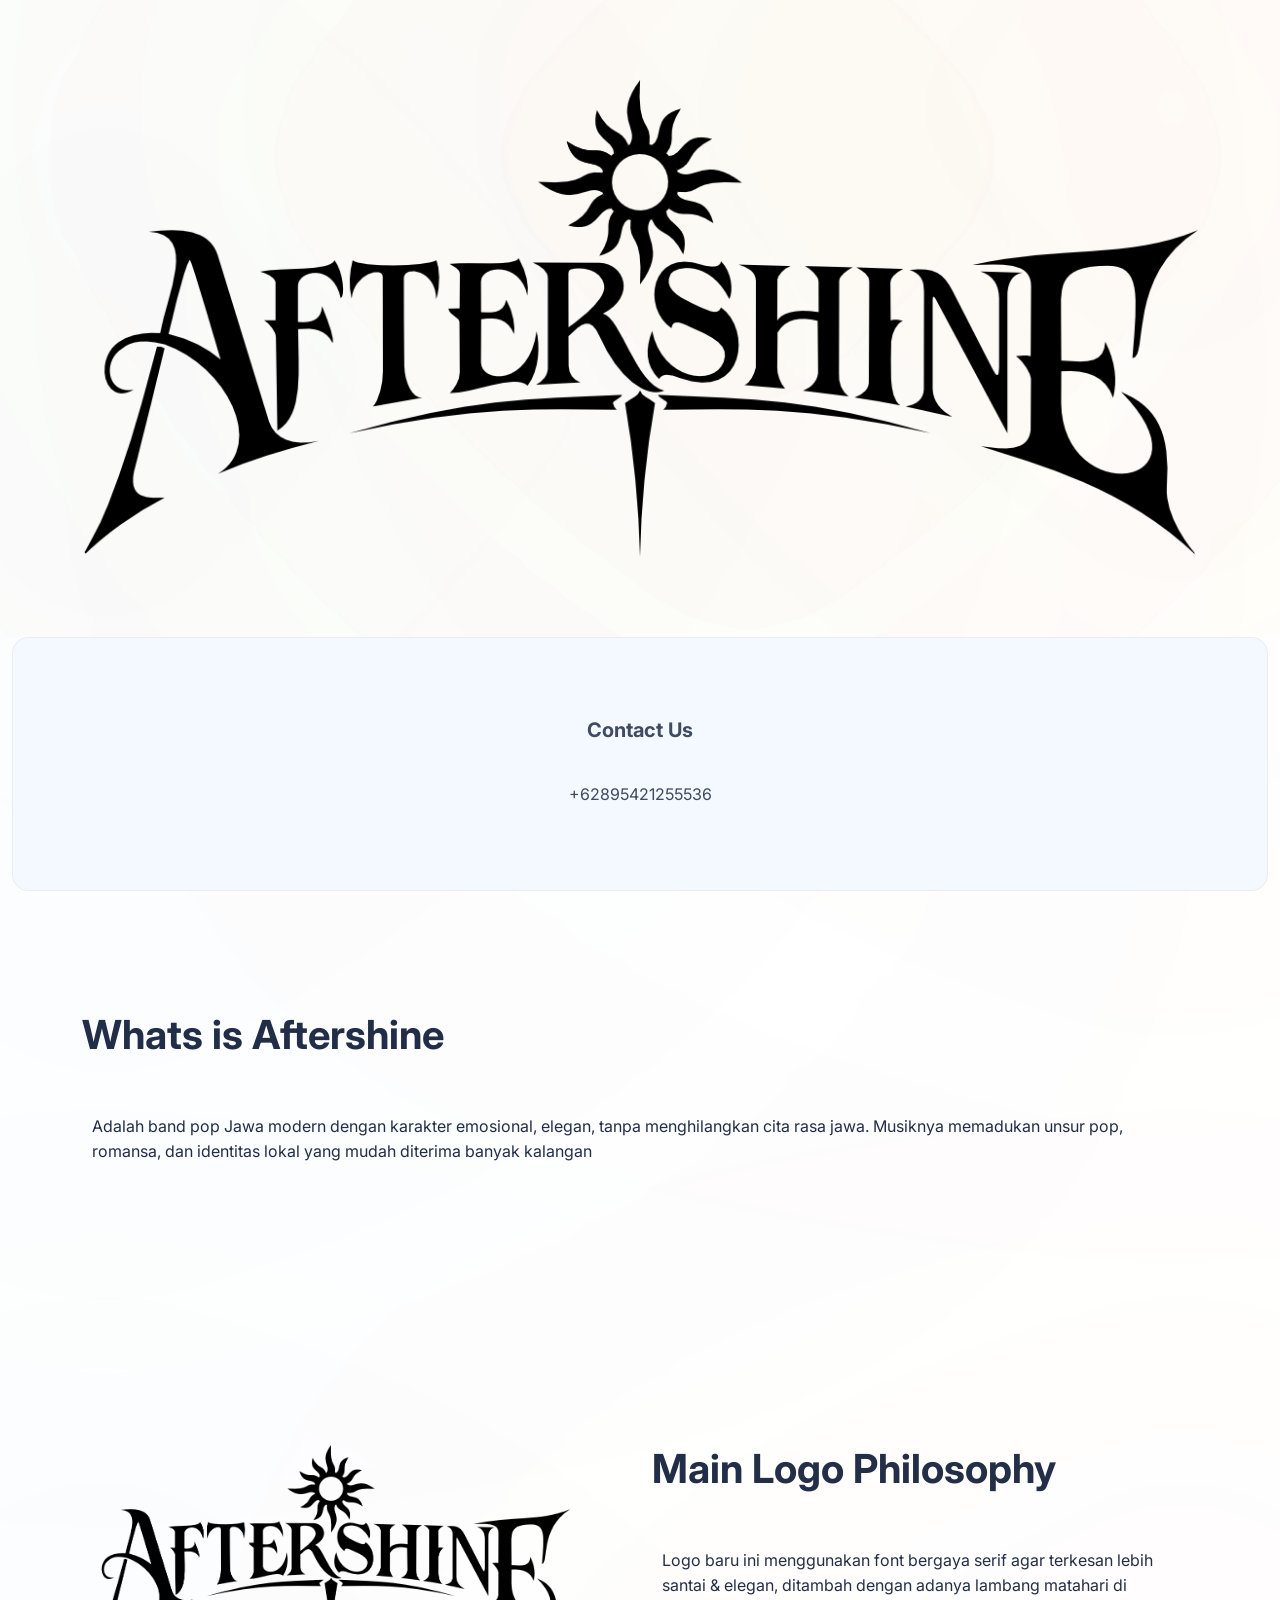
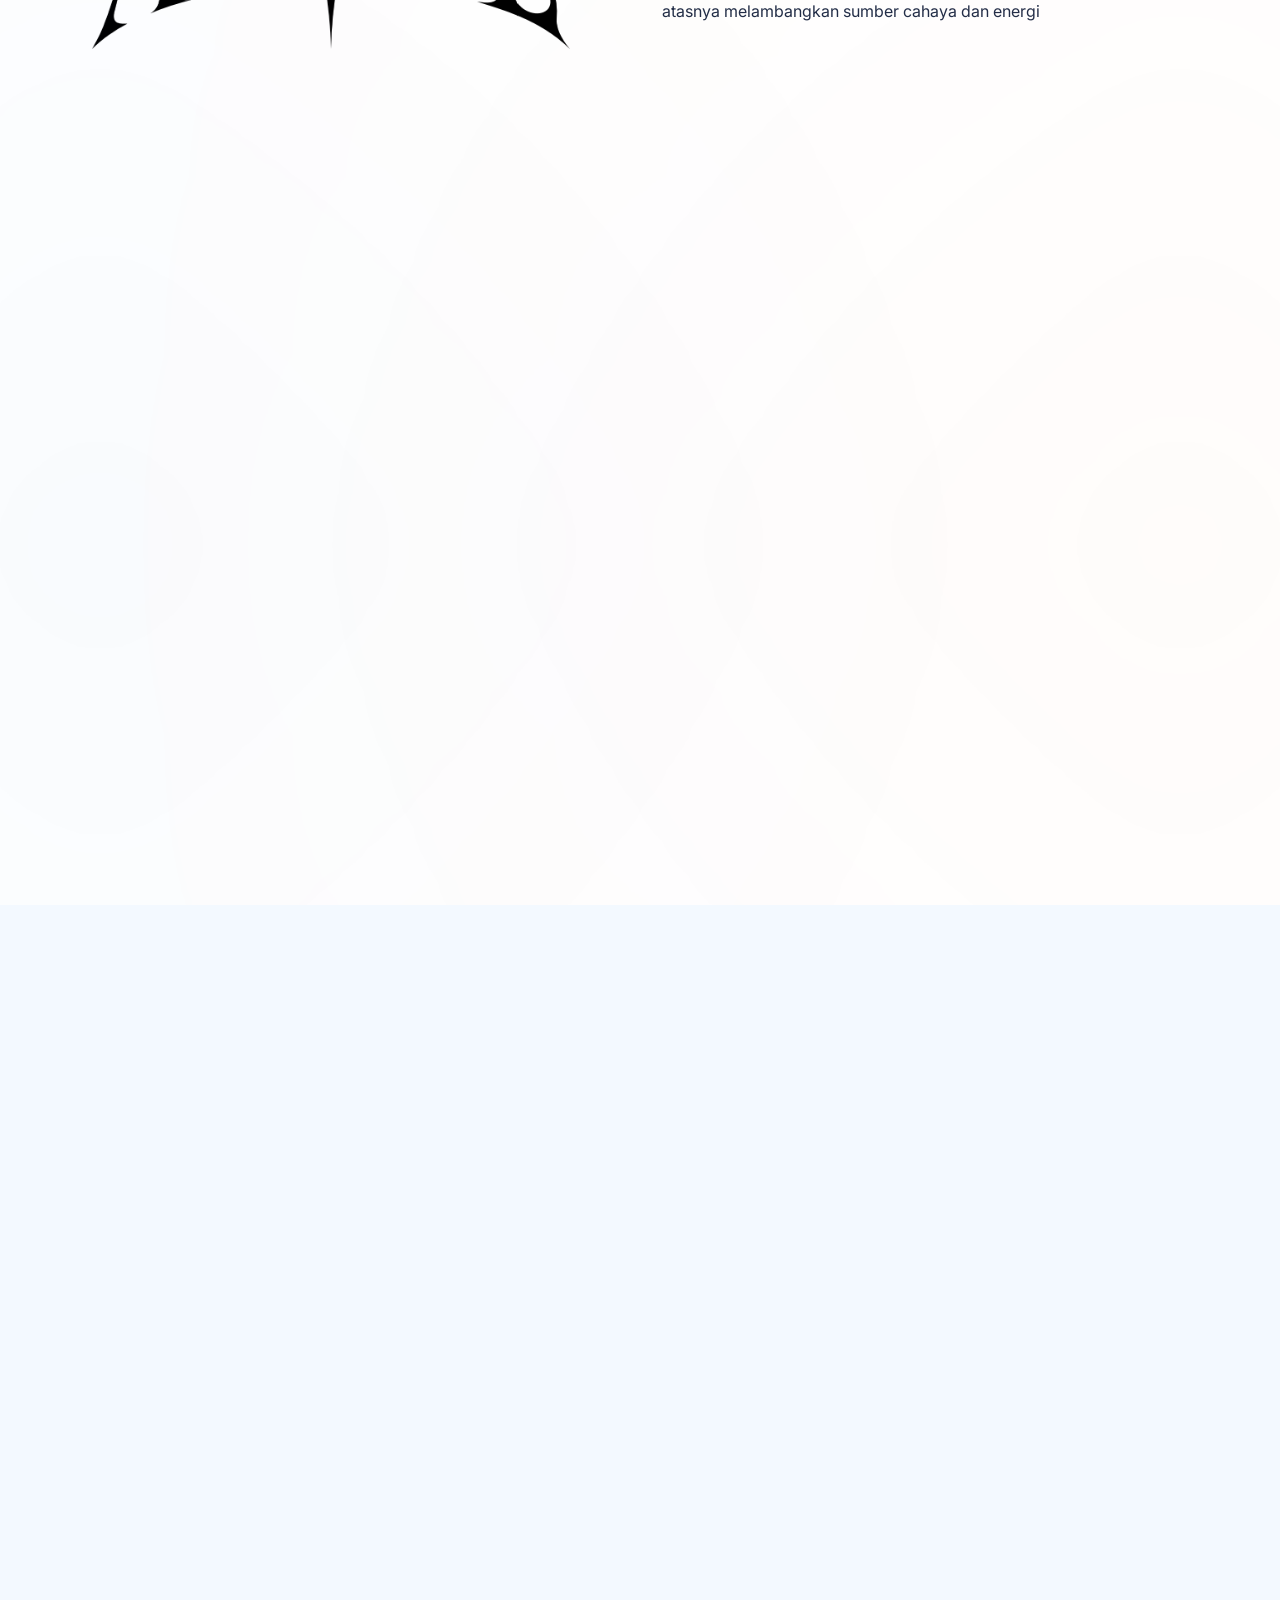
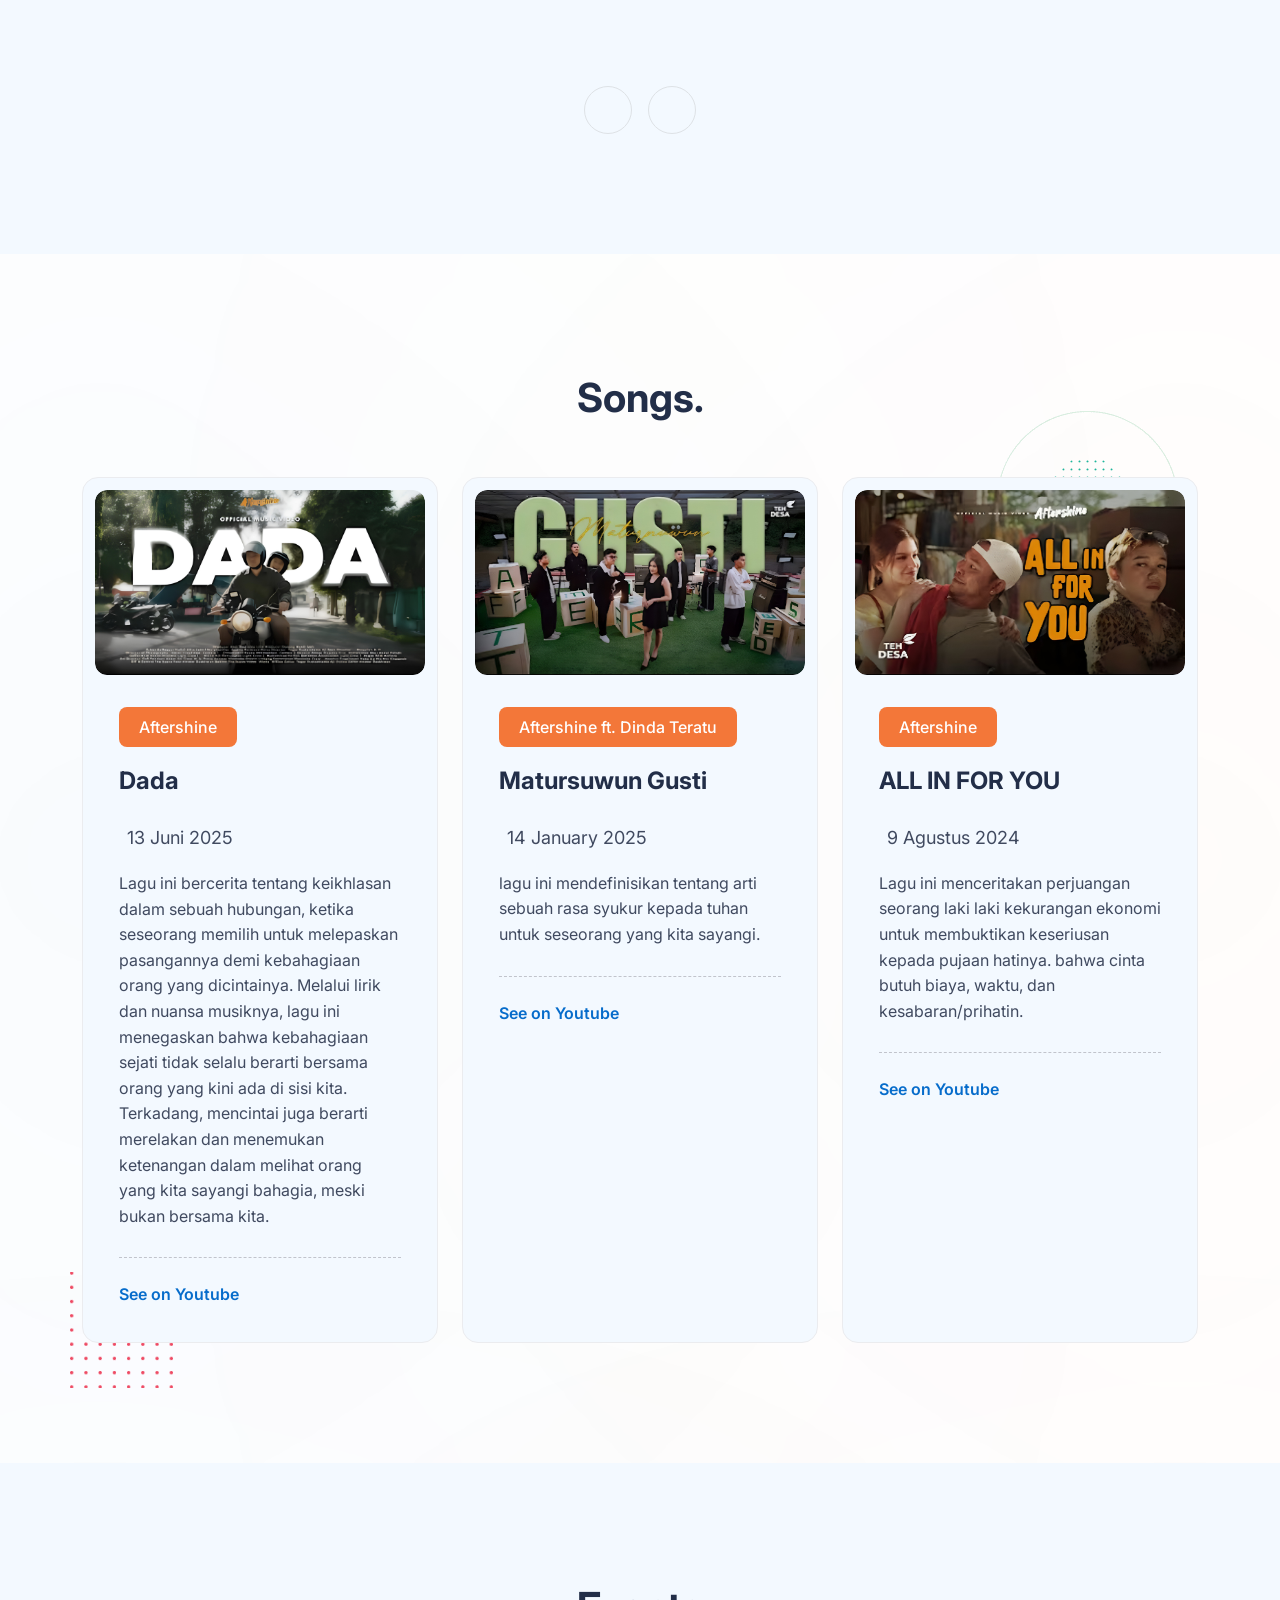
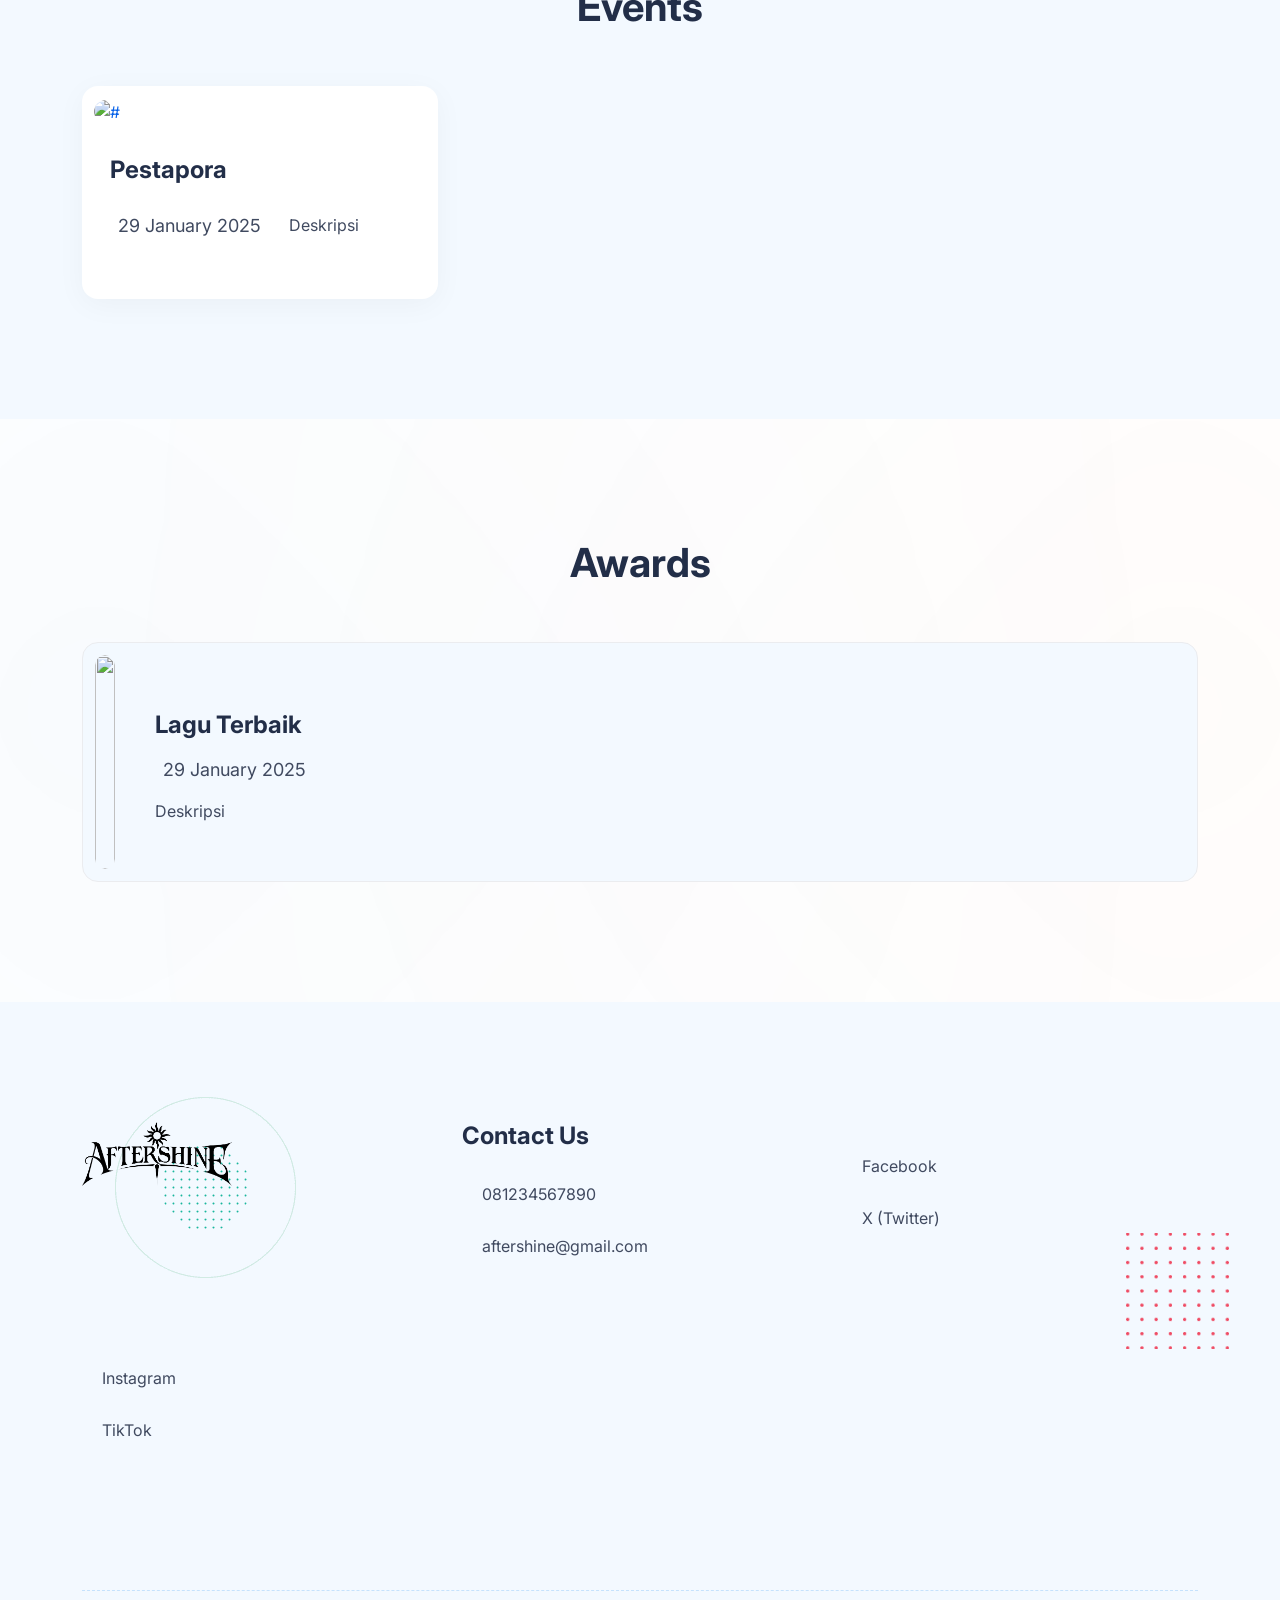
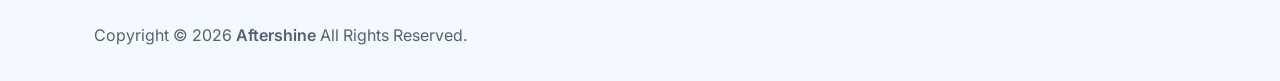
==== commit 33236272: "update images" ====
--- a/index.html
+++ b/index.html
@@ -200,7 +200,7 @@
                 <div class="scale-hover-item bg-white rounded-16 p-12 h-100 border border-neutral-20" data-aos="fade-up"
                     data-aos-duration="200">
                     <div class="course-item__thumb rounded-12 bg-main-25 overflow-hidden position-relative">
-                        <img src=""
+                        <img src="assets/images/hasan.jpg"
                             class="scale-hover-item__img rounded-12 cover-img transition-2">
                     </div>
                     <div class="pt-32 pb-24 px-16 position-relative">
@@ -239,7 +239,7 @@
                 <div class="scale-hover-item bg-white rounded-16 p-12 h-100 border border-neutral-20" data-aos="fade-up"
                     data-aos-duration="200">
                     <div class="course-item__thumb rounded-12 bg-main-25 overflow-hidden position-relative">
-                        <img src=""
+                        <img src="assets/images/andika.jpg"
                             class="scale-hover-item__img rounded-12 cover-img transition-2">
                     </div>
                     <div class="pt-32 pb-24 px-16 position-relative">
@@ -278,7 +278,7 @@
                 <div class="scale-hover-item bg-white rounded-16 p-12 h-100 border border-neutral-20" data-aos="fade-up"
                     data-aos-duration="200">
                     <div class="course-item__thumb rounded-12 bg-main-25 overflow-hidden position-relative">
-                        <img src=""
+                        <img src="assets/images/yuriko.jpg"
                             class="scale-hover-item__img rounded-12 cover-img transition-2">
                     </div>
                     <div class="pt-32 pb-24 px-16 position-relative">
@@ -317,7 +317,7 @@
                 <div class="scale-hover-item bg-white rounded-16 p-12 h-100 border border-neutral-20" data-aos="fade-up"
                     data-aos-duration="200">
                     <div class="course-item__thumb rounded-12 bg-main-25 overflow-hidden position-relative">
-                        <img src=""
+                        <img src="assets/images/agus.jpg"
                             class="scale-hover-item__img rounded-12 cover-img transition-2">
                     </div>
                     <div class="pt-32 pb-24 px-16 position-relative">
@@ -356,7 +356,7 @@
                 <div class="scale-hover-item bg-white rounded-16 p-12 h-100 border border-neutral-20" data-aos="fade-up"
                     data-aos-duration="200">
                     <div class="course-item__thumb rounded-12 bg-main-25 overflow-hidden position-relative">
-                        <img src=""
+                        <img src="assets/images/hedo.jpg"
                             class="scale-hover-item__img rounded-12 cover-img transition-2">
                     </div>
                     <div class="pt-32 pb-24 px-16 position-relative">
@@ -395,13 +395,13 @@
                 <div class="scale-hover-item bg-white rounded-16 p-12 h-100 border border-neutral-20" data-aos="fade-up"
                     data-aos-duration="200">
                     <div class="course-item__thumb rounded-12 bg-main-25 overflow-hidden position-relative">
-                        <img src=""
+                        <img src="assets/images/zulian.jpg"
                             class="scale-hover-item__img rounded-12 cover-img transition-2">
                     </div>
                     <div class="pt-32 pb-24 px-16 position-relative">
                         <div class="">
                             <h4 class="mb-16">
-                                <span class="link text-line-2">Yulian</span>
+                                <span class="link text-line-2">Zulian</span>
                             </h4>
                             <div class="mt-24 flex-between gap-16 flex-wrap">
                                 <h4 class="mb-0 text-main-two-600">
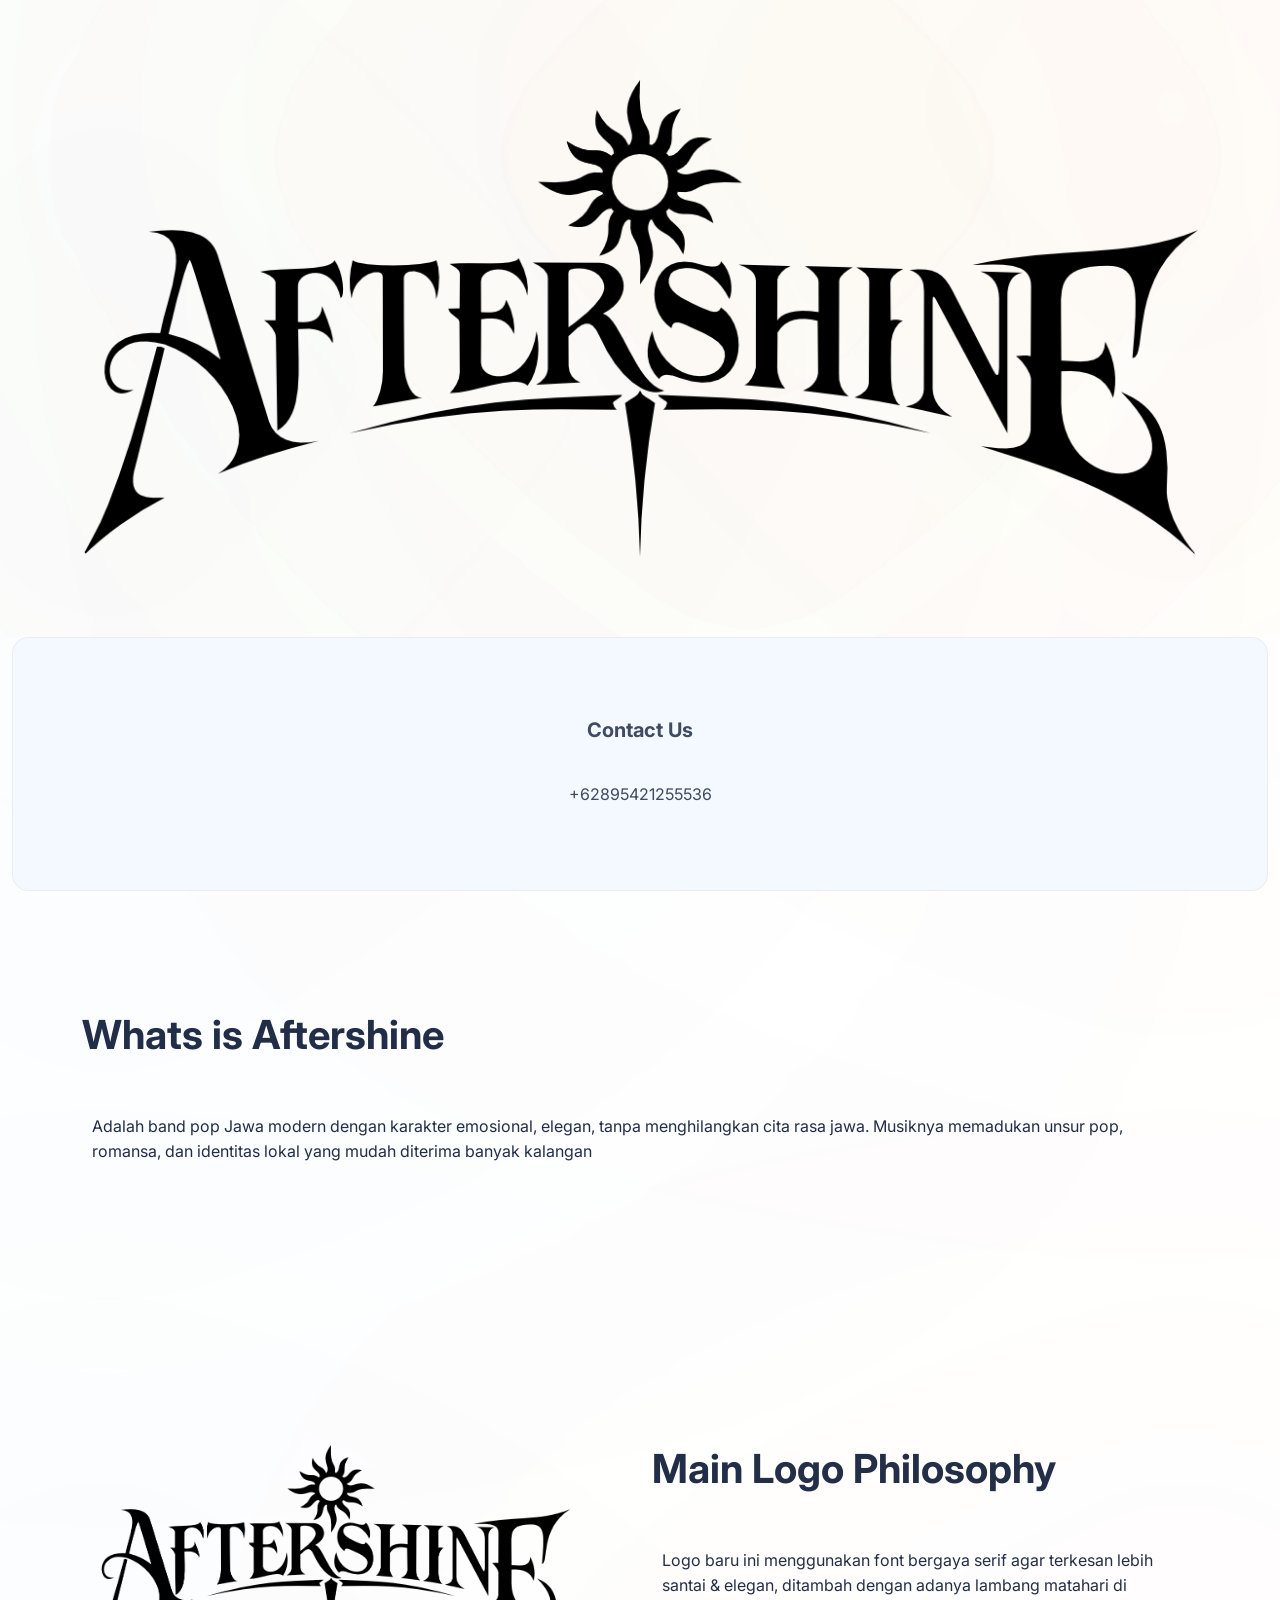
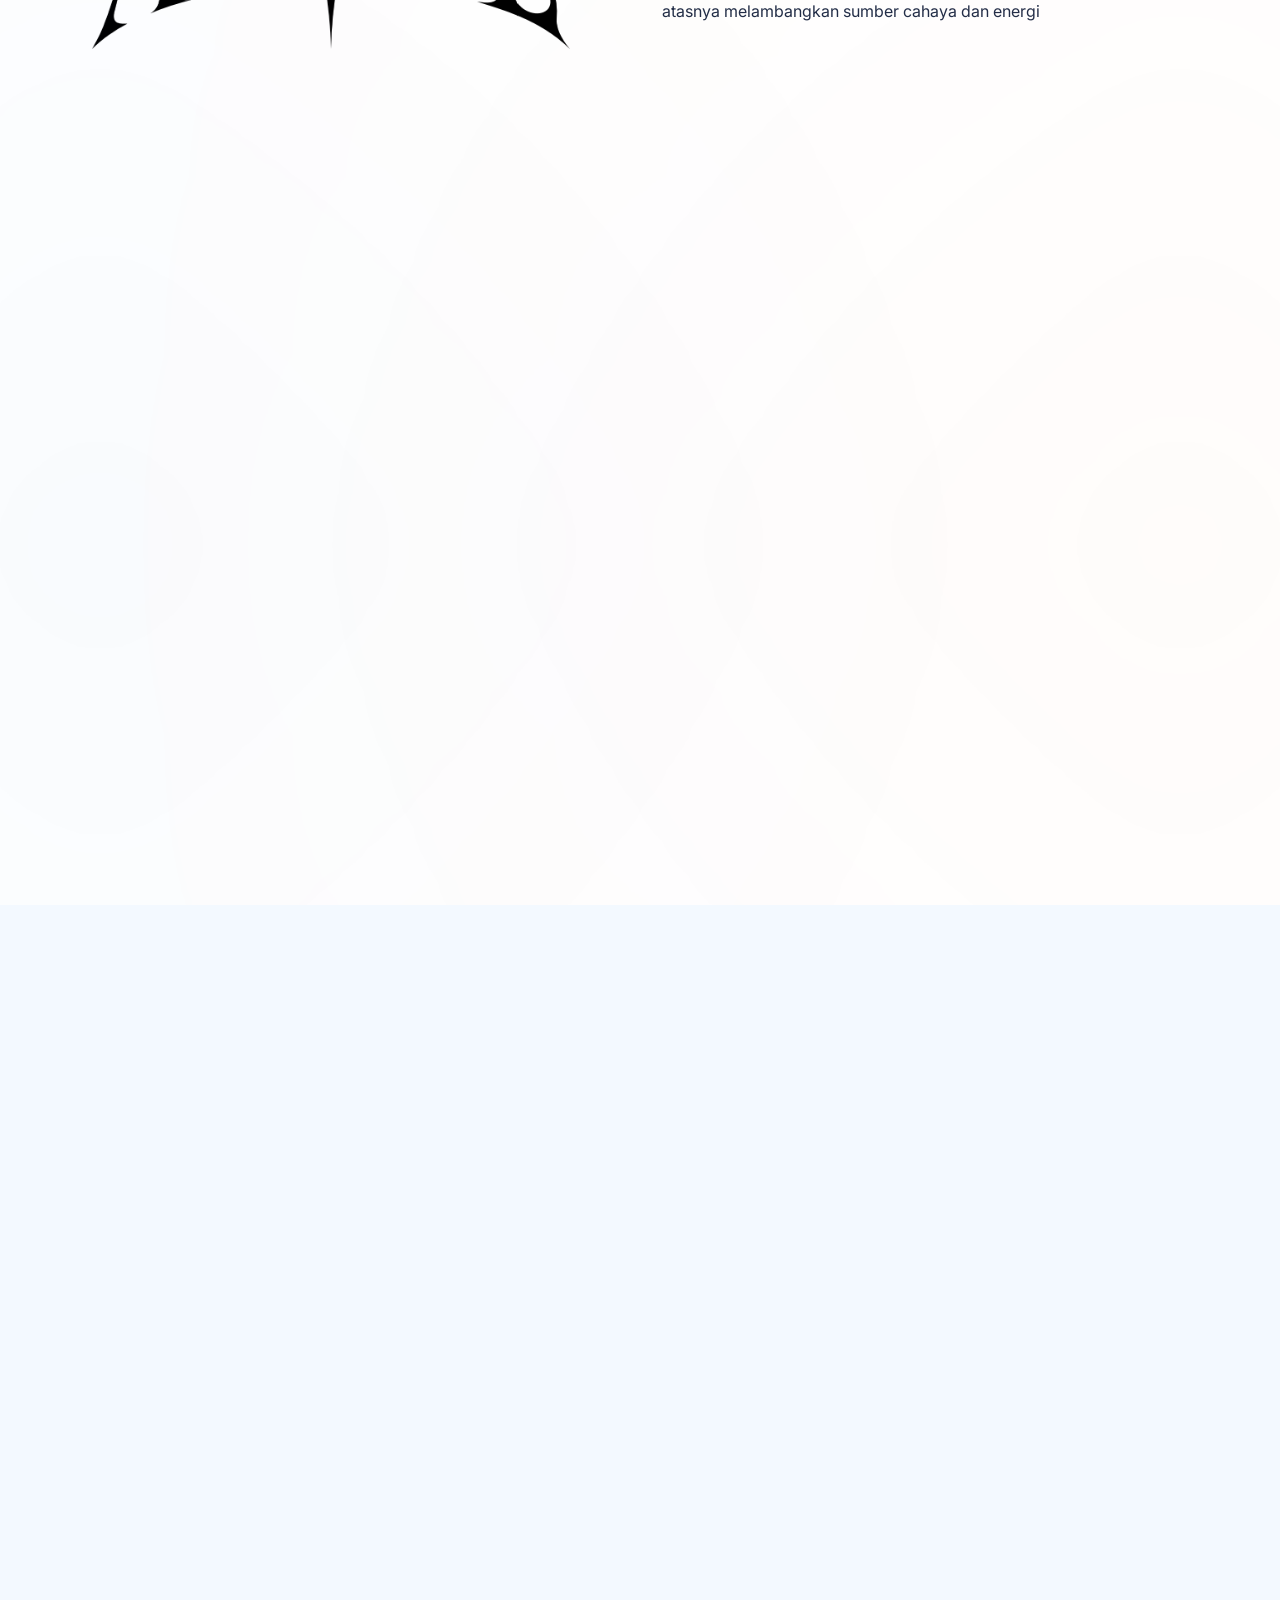
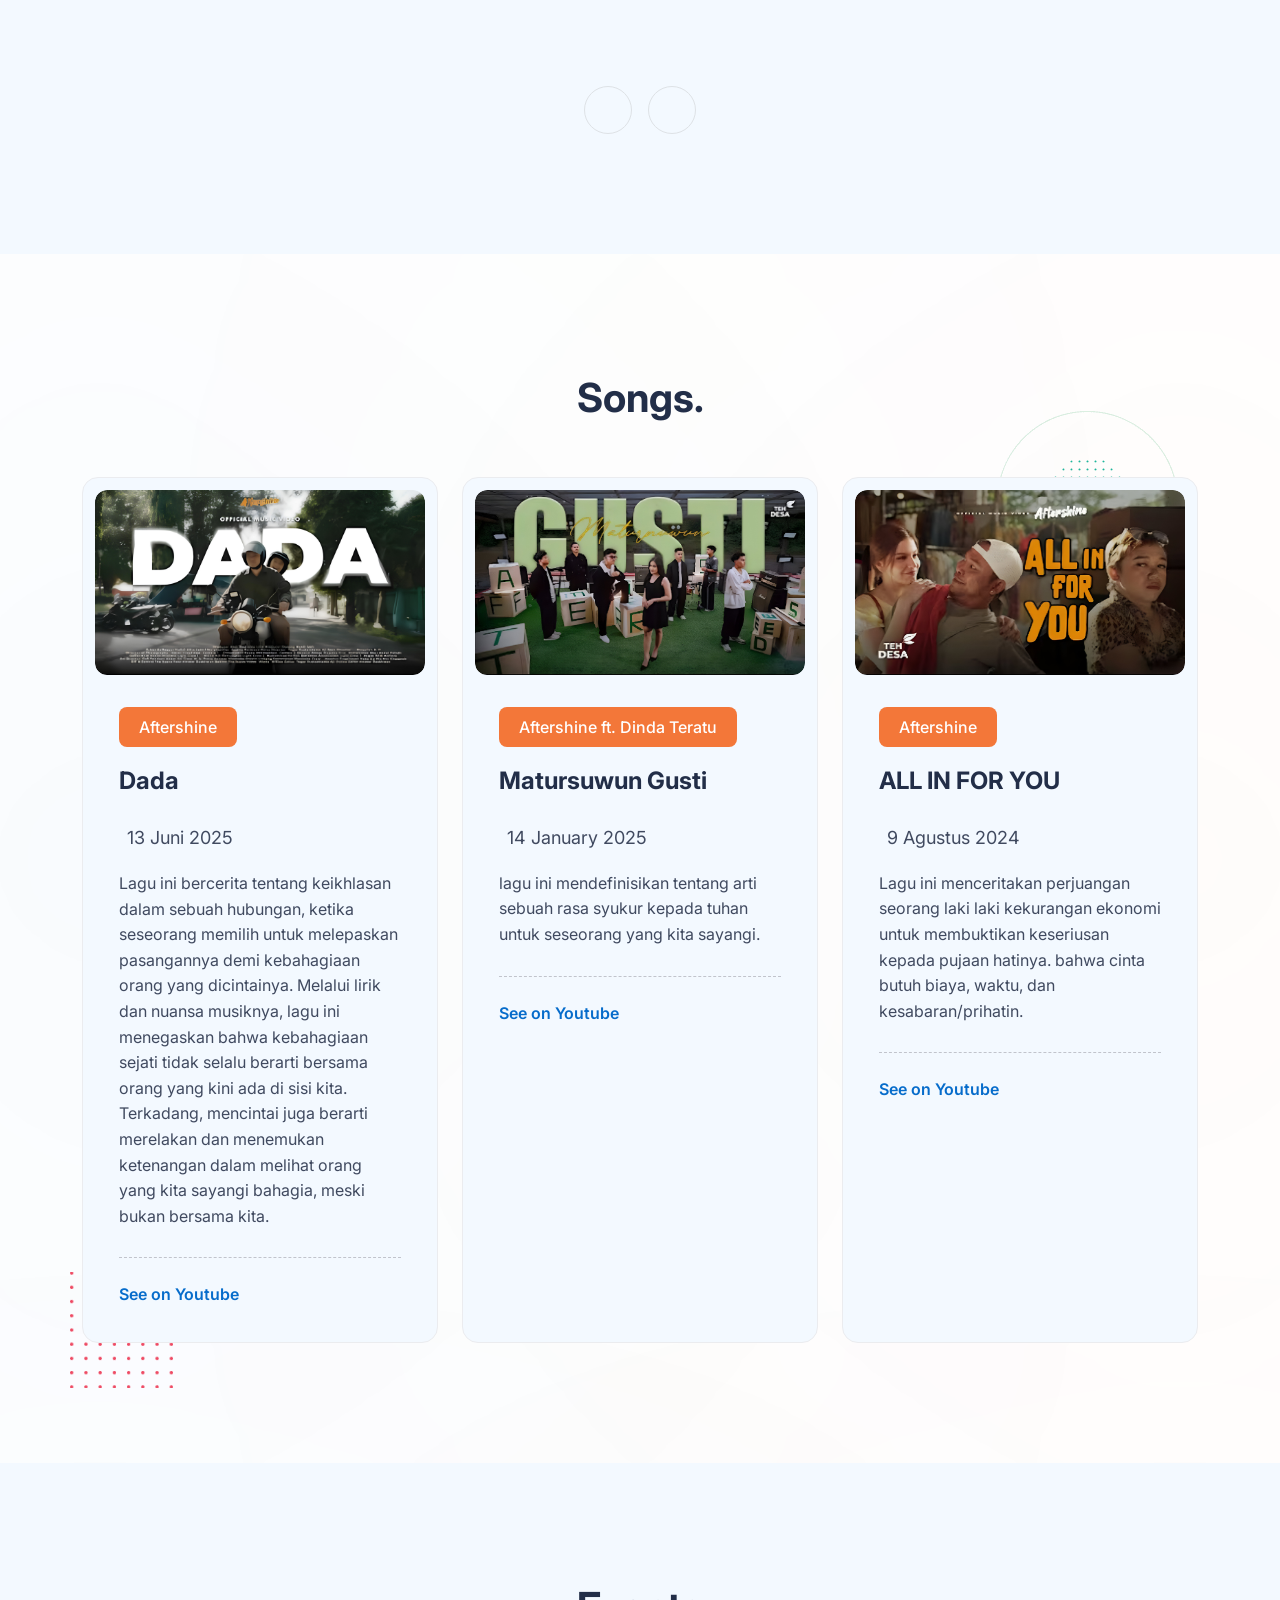
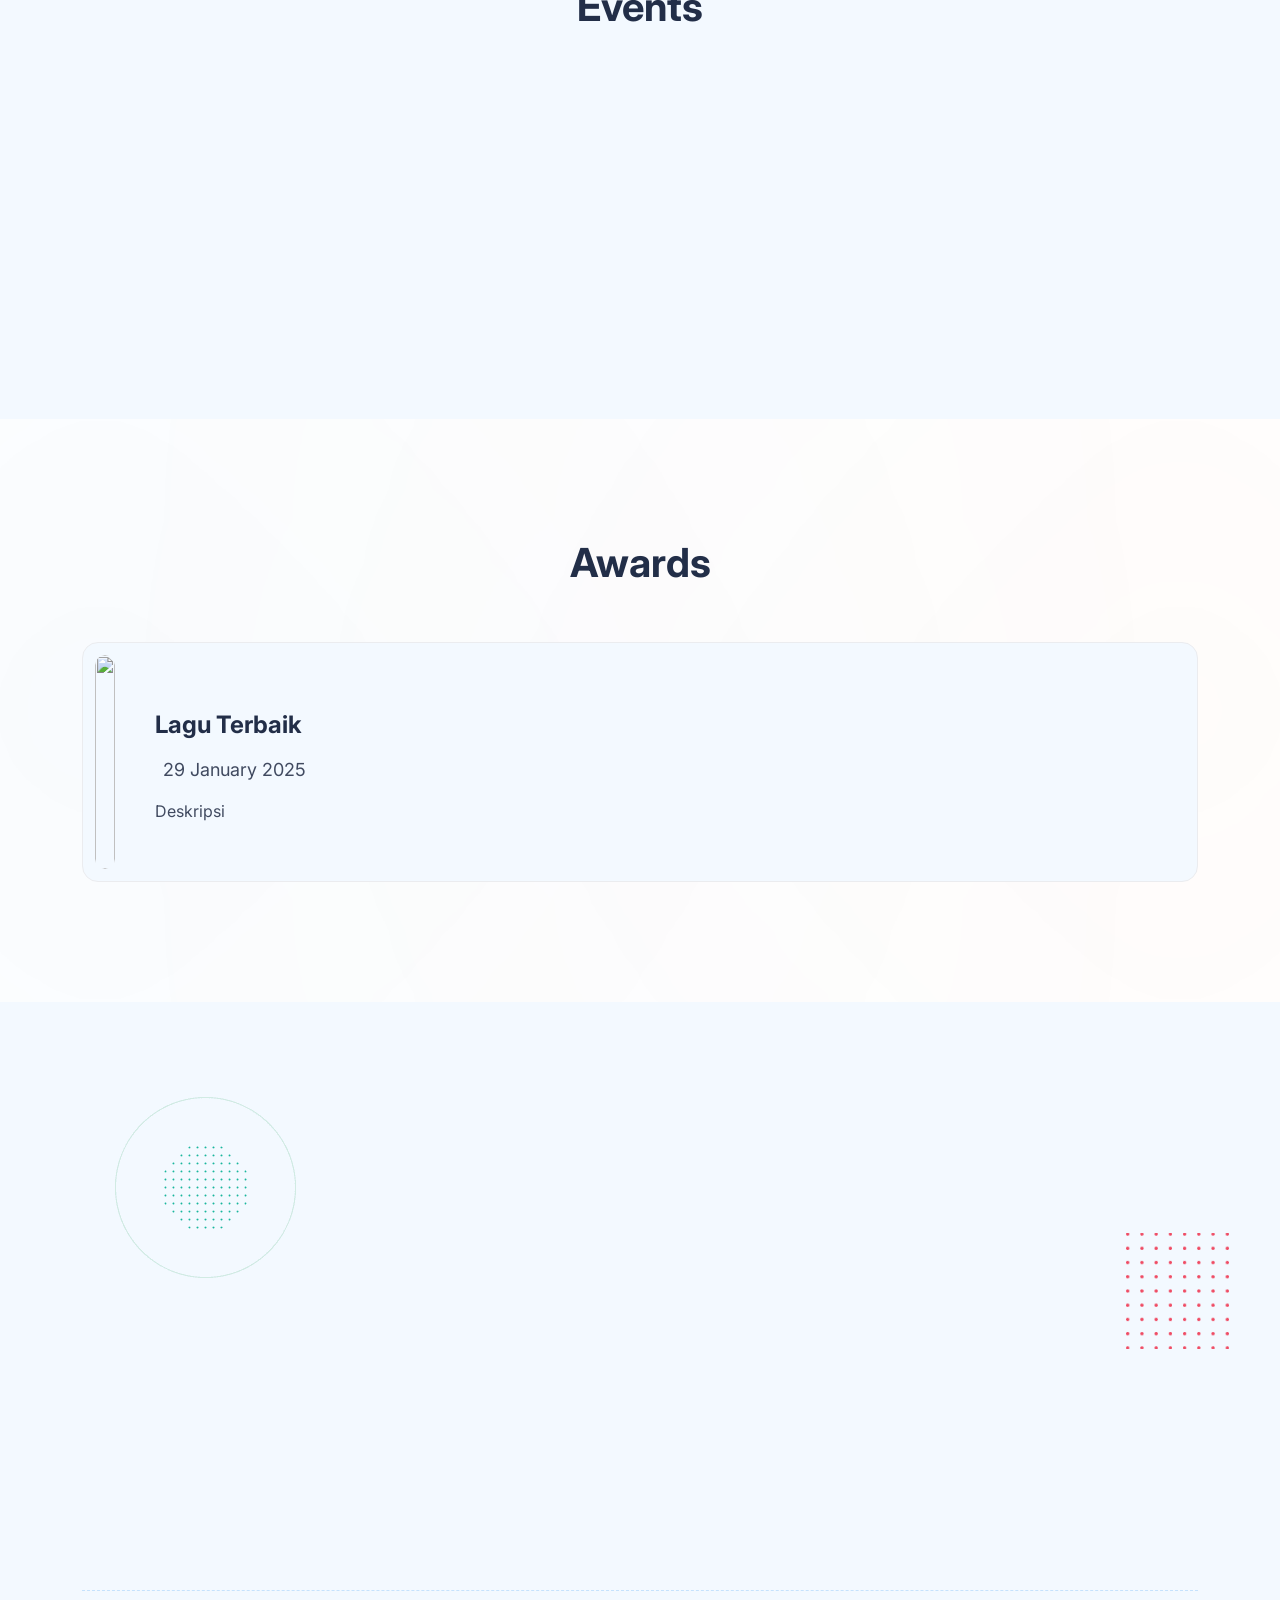
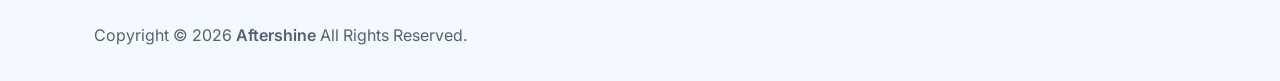
==== commit 7361f233: "update link sosmed" ====
--- a/index.html
+++ b/index.html
@@ -687,9 +687,9 @@
                                 <span class="icon d-flex text-32 text-main-600"><i
                                         class="ph ph-whatsapp-logo"></i></span>
                                 <div class="">
-                                    <a href="#"
+                                    <a href="https://wa.me/62895421255536"
                                         target="_blank"
-                                        class="text-neutral-500 d-block hover-text-main-600 mb-4">081234567890</a>
+                                        class="text-neutral-500 d-block hover-text-main-600 mb-4">0895421255536</a>
                                 </div>
                             </div>
 
@@ -711,7 +711,7 @@
                                 <span class="icon d-flex text-32 text-main-600"><i
                                         class="ph-bold ph-facebook-logo"></i></span>
                                 <div class="">
-                                    <a href="#" target="_blank"
+                                    <a href="https://www.facebook.com/share/1Abuvzhs96/?mibextid=wwXIfr" target="_blank"
                                         class="text-neutral-500 d-block hover-text-main-600 mb-4">Facebook</a>
                                 </div>
                             </div>
@@ -720,7 +720,7 @@
                             <div class="flex-align gap-20 mb-24">
                                 <span class="icon d-flex text-32 text-main-600"><i class="ph-bold ph-x-logo"></i></span>
                                 <div class="">
-                                    <a href="#" target="_blank"
+                                    <a href="https://x.com/aftershineband?s=21" target="_blank"
                                         class="text-neutral-500 d-block hover-text-main-600 mb-4">X (Twitter)</a>
                                 </div>
                             </div>
@@ -734,7 +734,7 @@
                                 <span class="icon d-flex text-32 text-main-600"><i
                                         class="ph-bold ph-instagram-logo"></i></span>
                                 <div class="">
-                                    <a href="#" target="_blank"
+                                    <a href="https://www.instagram.com/aftershine.official?igsh=MXFoaWkyM3YxZmFydw==" target="_blank"
                                         class="text-neutral-500 d-block hover-text-main-600 mb-4">Instagram</a>
                                 </div>
                             </div>
@@ -743,7 +743,7 @@
                                 <span class="icon d-flex text-32 text-main-600"><i
                                         class="ph-bold ph-tiktok-logo"></i></span>
                                 <div class="">
-                                    <a href="#" target="_blank"
+                                    <a href="https://www.tiktok.com/@aftershineofficial?_r=1&_t=ZS-93TxdLQQGYf" target="_blank"
                                         class="text-neutral-500 d-block hover-text-main-600 mb-4">TikTok</a>
                                 </div>
                             </div>
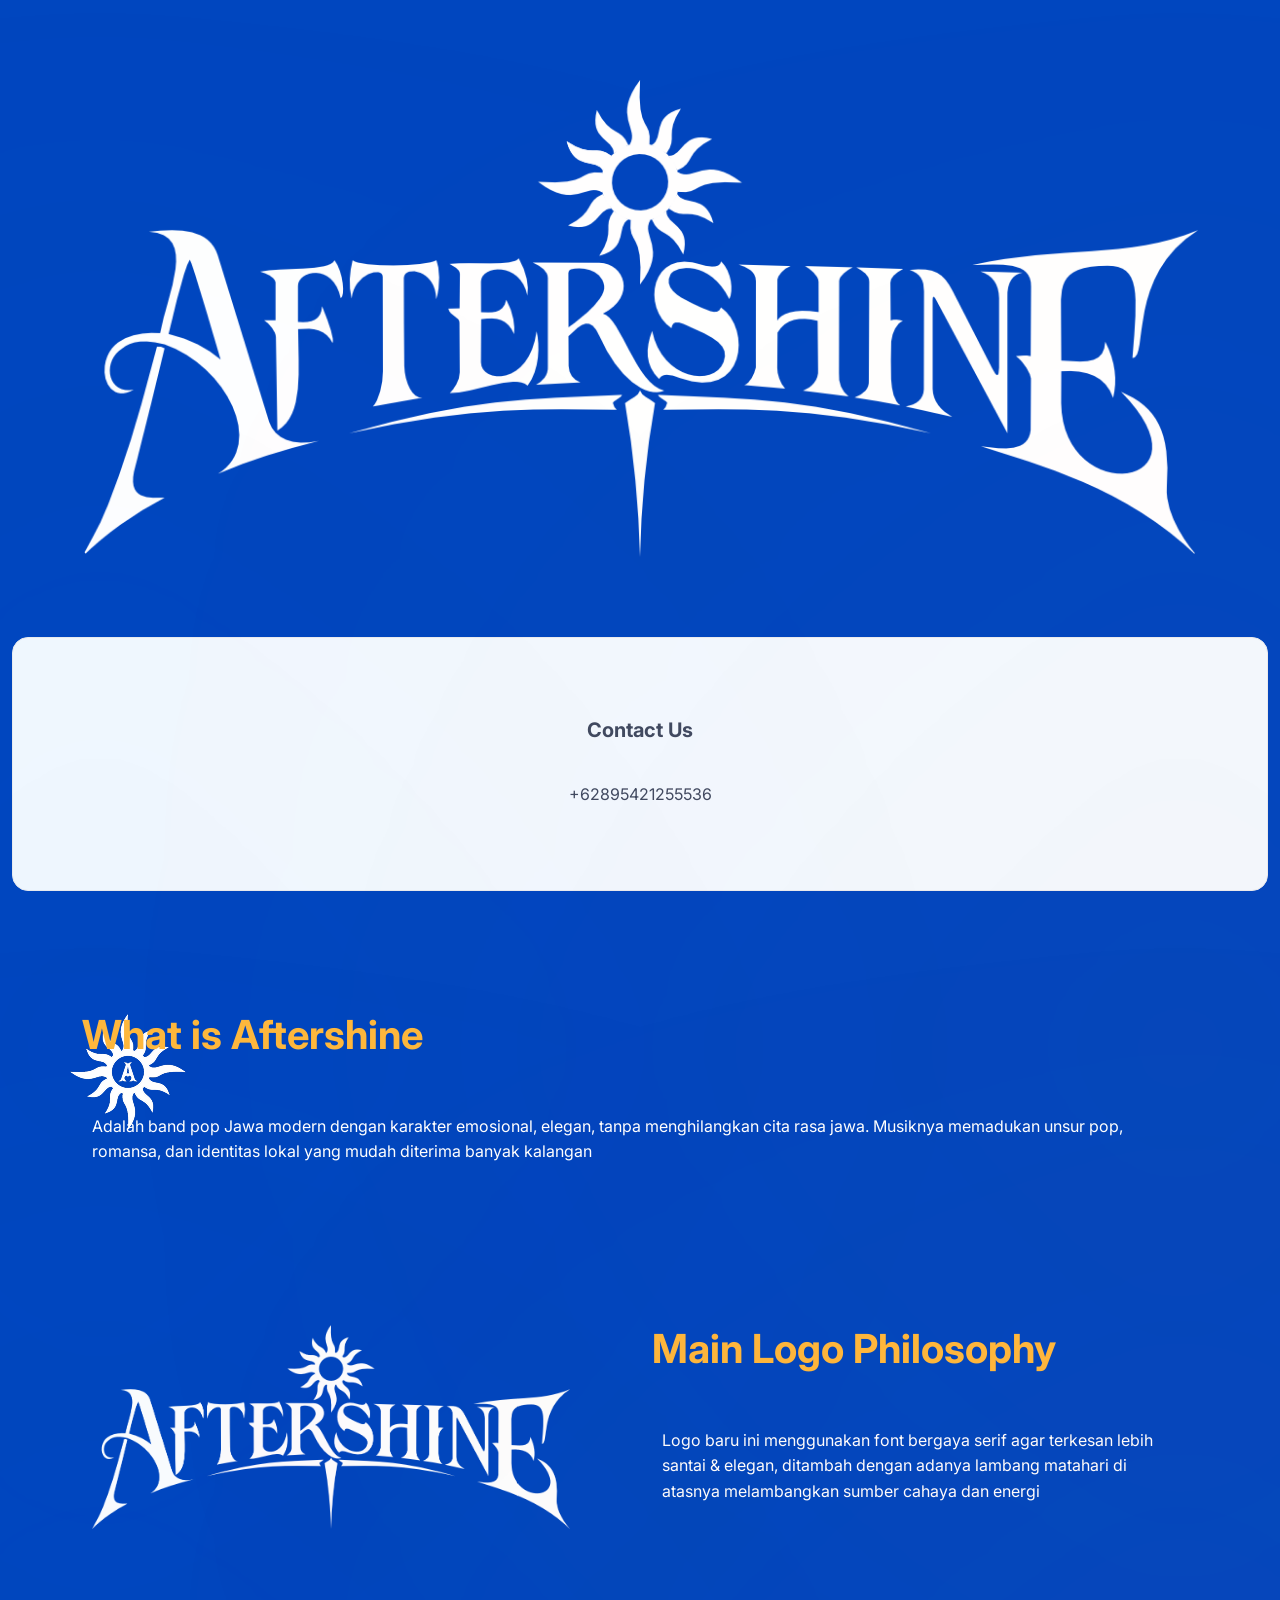
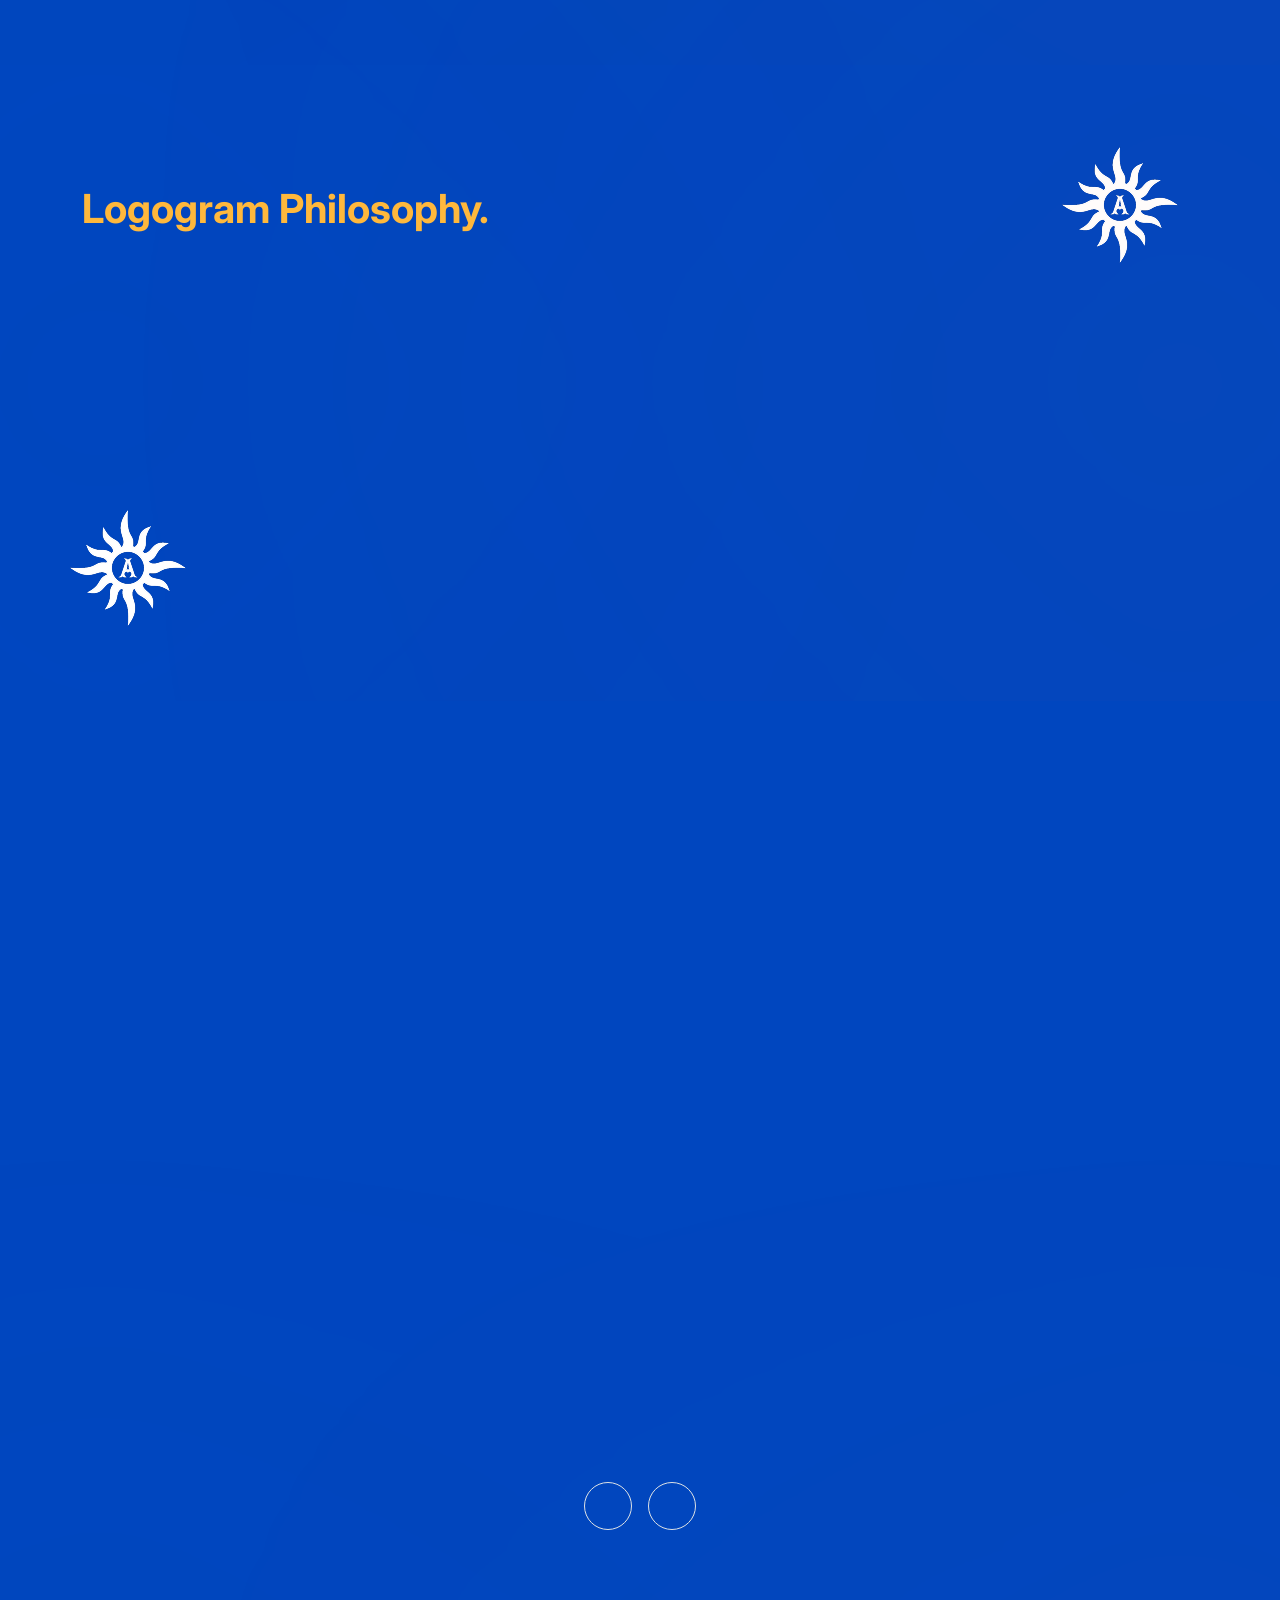
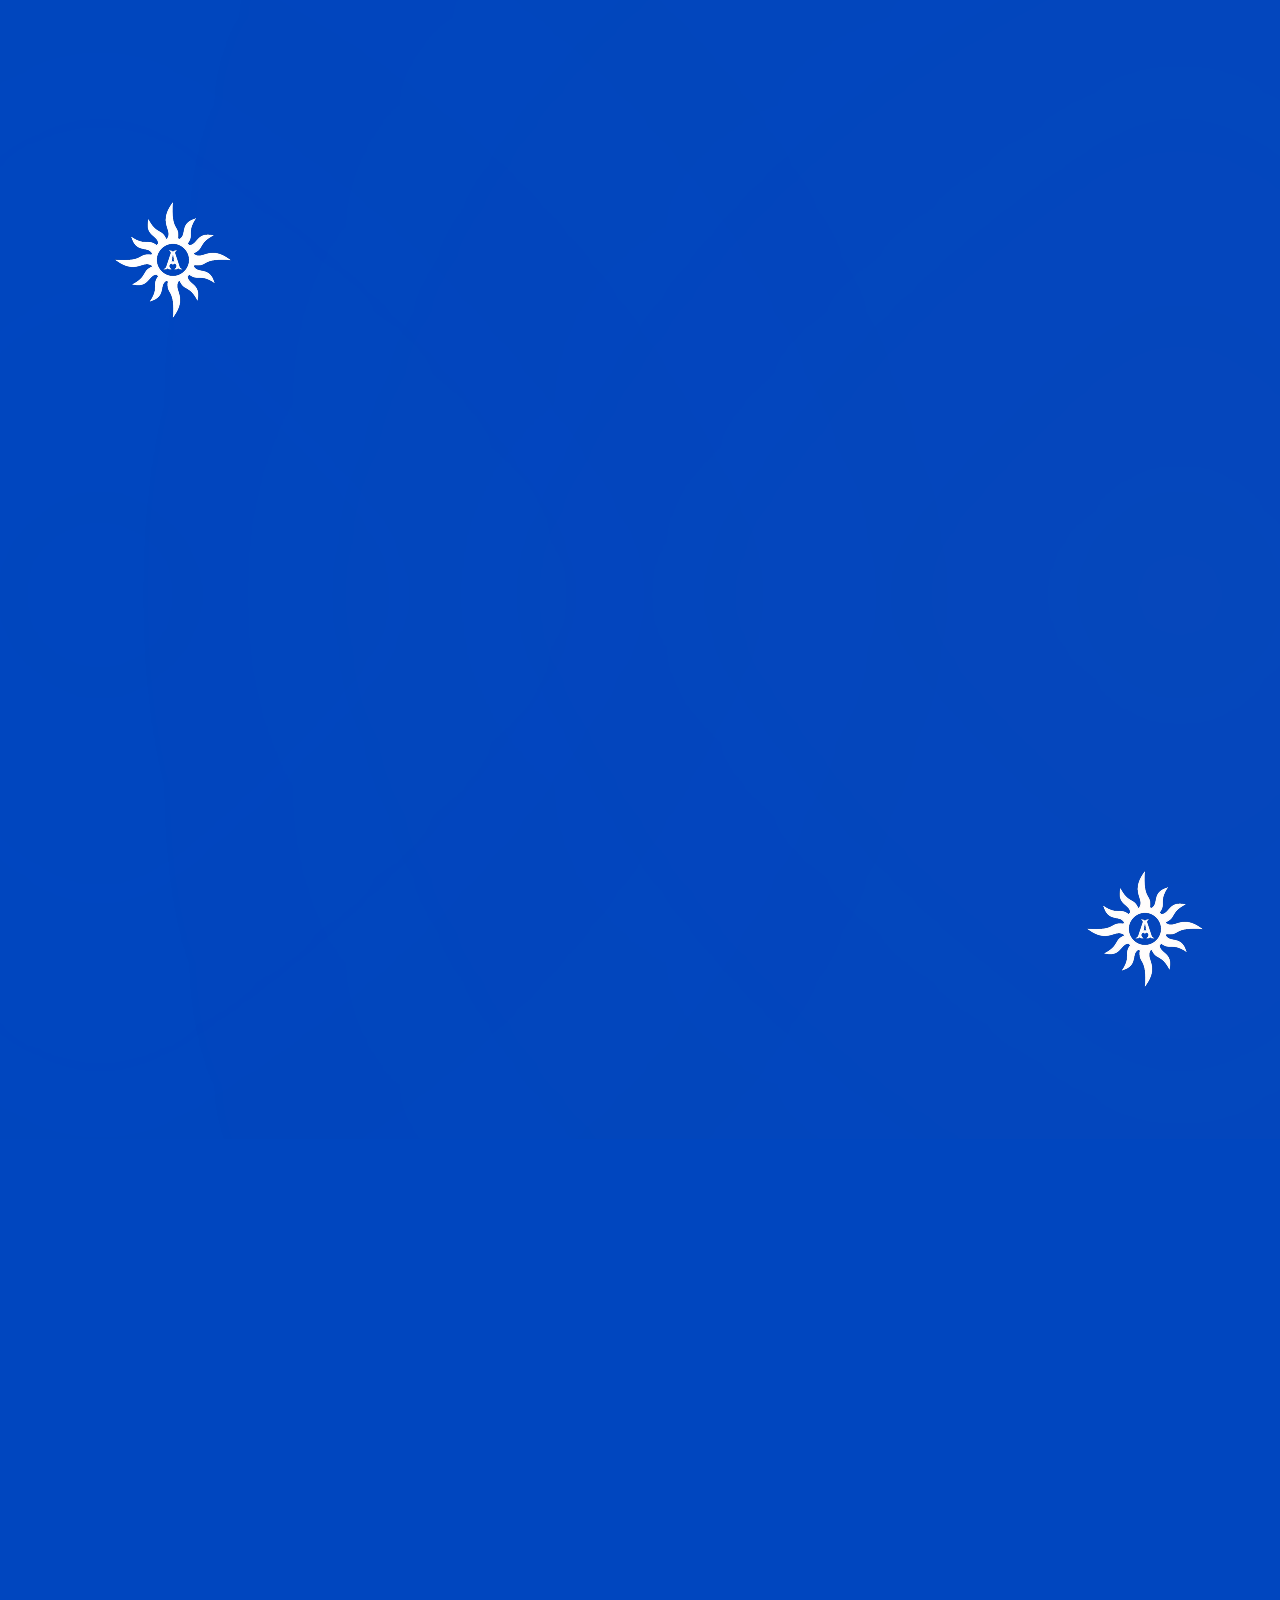
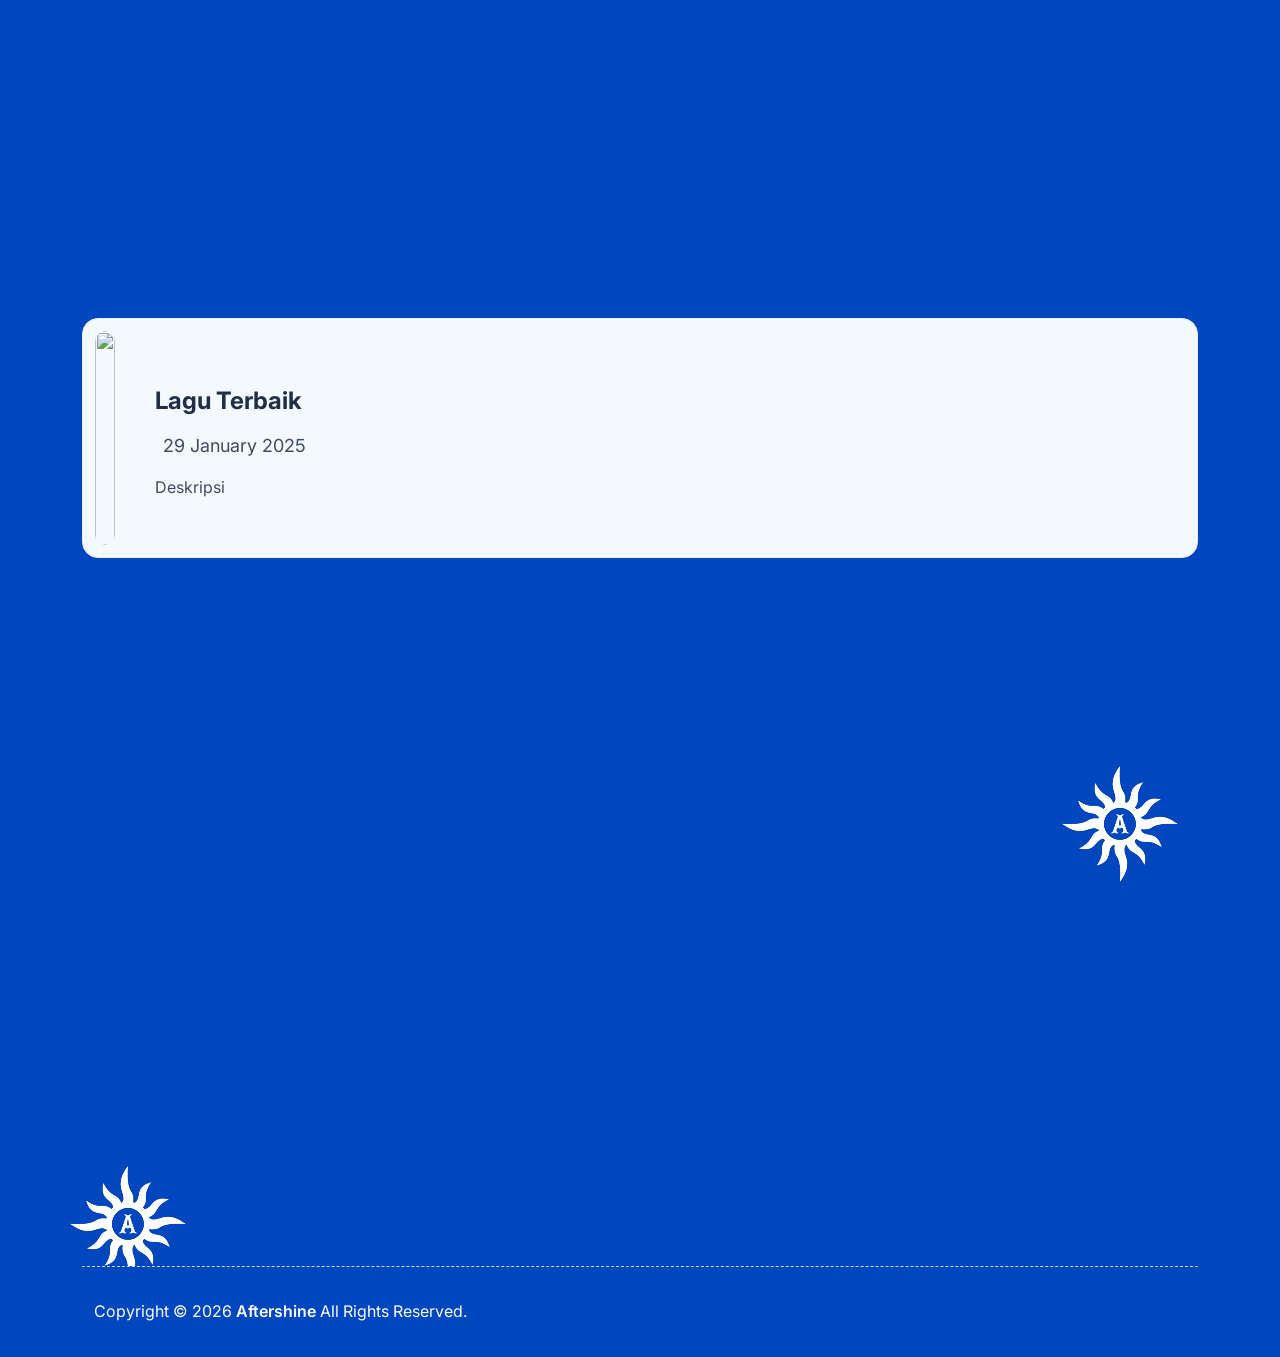
==== commit 96653284: "updated" ====
--- a/index.html
+++ b/index.html
@@ -1,46 +1,40 @@
-<!DOCTYPE html>
+<!doctype html>
 <html lang="en">
-
-<head>
-    <meta charset="UTF-8">
-    <meta http-equiv="X-UA-Compatible" content="IE=edge">
-    <meta name="viewport" content="width=device-width, initial-scale=1.0">
+  <head>
+    <meta charset="UTF-8" />
+    <meta http-equiv="X-UA-Compatible" content="IE=edge" />
+    <meta name="viewport" content="width=device-width, initial-scale=1.0" />
     <!-- Title -->
     <title>Aftershine</title>
     <!-- Favicon -->
-    <link rel="shortcut icon" href="assets/images/AFTERSHINE_LOGOGRAM_WHITE.png">
+    <link
+      rel="shortcut icon"
+      href="assets/images/AFTERSHINE_LOGOGRAM_WHITE.png"
+    />
     <!-- Bootstrap -->
-    <link rel="stylesheet" href="assets/css/bootstrap.min.css">
+    <link rel="stylesheet" href="assets/css/bootstrap.min.css" />
     <!-- select2 -->
-    <link rel="stylesheet" href="assets/css/select2.min.css">
+    <link rel="stylesheet" href="assets/css/select2.min.css" />
     <!-- Slick -->
-    <link rel="stylesheet" href="assets/css/slick.css">
+    <link rel="stylesheet" href="assets/css/slick.css" />
     <!-- Slick -->
-    <link rel="stylesheet" href="assets/css/magnific-popup.css">
+    <link rel="stylesheet" href="assets/css/magnific-popup.css" />
     <!-- jquery-ui -->
-    <link rel="stylesheet" href="assets/css/jquery-ui.css">
+    <link rel="stylesheet" href="assets/css/jquery-ui.css" />
     <!-- plyr Css -->
-    <link rel="stylesheet" href="assets/css/plyr.css">
+    <link rel="stylesheet" href="assets/css/plyr.css" />
     <!-- Editor js Toolbar Start -->
-    <link rel="stylesheet" href="assets/css/editor-quill.css">
+    <link rel="stylesheet" href="assets/css/editor-quill.css" />
     <!-- animate -->
-    <link rel="stylesheet" href="assets/css/animate.css">
+    <link rel="stylesheet" href="assets/css/animate.css" />
     <!-- dataTables.dataTables -->
-    <link rel="stylesheet" href="assets/css/dataTables.dataTables.min.css">
-
-    <link rel="stylesheet" href="assets/css/aos.css">
+    <link rel="stylesheet" href="assets/css/dataTables.dataTables.min.css" />
+
+    <link rel="stylesheet" href="assets/css/aos.css" />
     <!-- Main css -->
-    <link rel="stylesheet" href="assets/css/main.css">
-</head>
-
-<body>
-
-    <!--==================== Preloader Start ====================-->
-    <!-- <div class="preloader">
-    <img src="assets/landing_v2/images/icons/preloader.gif" alt="">
-  </div> -->
-    <!--==================== Preloader End ====================-->
-
+    <link rel="stylesheet" href="assets/css/main.css" />
+  </head>
+  <body>
     <!--==================== Overlay Start ====================-->
     <div class="overlay"></div>
     <!--==================== Overlay End ====================-->
@@ -50,150 +44,222 @@
     <!--==================== Sidebar Overlay End ====================-->
 
     <!-- ==================== Scroll to Top End Here ==================== -->
-    <div class="progress-wrap">
-        <svg class="progress-circle svg-content" width="100%" height="100%" viewBox="-1 -1 102 102">
-            <path d="M50,1 a49,49 0 0,1 0,98 a49,49 0 0,1 0,-98" />
-        </svg>
+    <div class="progress-wrap" style="color: white">
+      <svg
+        class="progress-circle svg-content"
+        width="100%"
+        height="100%"
+        viewBox="-1 -1 102 102"
+      >
+        <path d="M50,1 a49,49 0 0,1 0,98 a49,49 0 0,1 0,-98" />
+      </svg>
     </div>
     <!-- ==================== Scroll to Top End Here ==================== -->
 
     <!-- ========================= Banner Section Start =============================== -->
-    <section class="banner py-80 position-relative overflow-hidden">
-        <div class="container">
-            <div class="row gy-5 align-items-center">
-                <div class="col-12">
-                    <div class="banner-thumb position-relative text-center">
-                        <img src="assets/images/logo.png" alt="Default Background"
-                            class="banner-thumb__img rounded-12 wow bounceIn" data-wow-duration="3s"
-                            data-wow-delay=".5s" data-tilt data-tilt-max="12" data-tilt-speed="500"
-                            data-tilt-perspective="5000" data-tilt-full-page-listening data-tilt-scale="1.02">
-                    </div>
-                </div>
-            </div>
-        </div>
+    <section
+      class="banner py-80 position-relative overflow-hidden"
+      style="background-color: #0046bf"
+    >
+      <div class="container">
+        <div class="row gy-5 align-items-center">
+          <div class="col-12">
+            <div class="banner-thumb position-relative text-center">
+              <img
+                src="assets/images/logo-light.png"
+                alt="Default Background"
+                class="banner-thumb__img rounded-12 wow bounceIn"
+                data-wow-duration="3s"
+                data-wow-delay=".5s"
+                data-tilt
+                data-tilt-max="12"
+                data-tilt-speed="500"
+                data-tilt-perspective="5000"
+                data-tilt-full-page-listening
+                data-tilt-scale="1.02"
+              />
+            </div>
+          </div>
+        </div>
+      </div>
     </section>
     <!-- ========================= Banner SEction End =============================== -->
 
     <!-- ========================== Brand Section Start =========================== -->
-    <div class="brand wow fadeInUpBig" data-wow-duration="1s" data-wow-delay=".5s">
-        <div class="container container--lg">
-            <div class="brand-box py-80 px-16 bg-main-25 border border-neutral-30 rounded-16">
-                <h5 class="mb-40 text-center text-neutral-500">Contact Us</h5>
-                <div class="container">
-                    <div class="text-center">
-                        <a href="https://wa.me/62895421255536" target="_blank"
-                            class="text-neutral-500 d-block hover-text-main-600 mb-4">
-                            <i class="ph-bold ph-whatsapp-logo"></i> +62895421255536
-                        </a>
-                    </div>
-                </div>
-            </div>
-        </div>
+    <div
+      class="brand wow fadeInUpBig"
+      data-wow-duration="1s"
+      data-wow-delay=".5s"
+      style="background-color: #0046bf"
+    >
+      <div class="container container--lg">
+        <div
+          class="brand-box py-80 px-16 bg-main-25 border border-neutral-30 rounded-16"
+        >
+          <h5 class="mb-40 text-center text-neutral-500">Contact Us</h5>
+          <div class="container">
+            <div class="text-center">
+              <a
+                href="https://wa.me/62895421255536"
+                target="_blank"
+                class="text-neutral-500 d-block hover-text-main-600 mb-4"
+              >
+                <i class="ph-bold ph-whatsapp-logo"></i> +62895421255536
+              </a>
+            </div>
+          </div>
+        </div>
+      </div>
     </div>
     <!-- ========================== Brand Section End =========================== -->
 
     <!-- ============================= Features Section Start ============================== -->
-    <section class="features py-120 position-relative overflow-hidden">
-        <div class="container">
-            <div class="row gy-5">
-                <div class="col-lg-12">
-                    <div class="testimonials__content">
-                        <div class="section-heading style-left">
-                            <h2 class="mb-24 wow bounceIn">Whats is Aftershine</h2>
-                        </div>
-
-                        <div class="testimonials__slider">
-                            <div class="testimonials-item">
-                                <p class="text-neutral-700" data-aos="fade-left" data-aos-duration="1200">Adalah band
-                                    pop Jawa modern dengan karakter emosional, elegan, tanpa menghilangkan cita rasa
-                                    jawa. Musiknya memadukan unsur pop, romansa, dan identitas lokal yang mudah diterima
-                                    banyak kalangan</p>
-                            </div>
-                        </div>
-                        <div class="flex-align gap-16 mt-40">
-
-                        </div>
-                    </div>
-                </div>
-            </div>
-        </div>
+    <section
+      class="choose-us pt-120 position-relative z-1 mash-bg-main mash-bg-main-two"
+      style="background-color: #0046bf"
+    >
+        <img src="assets/images/shapes/shape_after_light.png" alt=""
+            class="shape two animation-scalation">
+      <div class="container">
+        <div class="row gy-5">
+          <div class="col-lg-12">
+            <div class="testimonials__content">
+              <div class="section-heading style-left">
+                <h2 class="mb-24 wow bounceIn" style="color: #ffb83c">
+                  What is Aftershine
+                </h2>
+              </div>
+
+              <div class="testimonials__slider">
+                <div class="testimonials-item">
+                  <p
+                    class="text-white"
+                    data-aos="fade-left"
+                    data-aos-duration="1200"
+                  >
+                    Adalah band pop Jawa modern dengan karakter emosional,
+                    elegan, tanpa menghilangkan cita rasa jawa. Musiknya
+                    memadukan unsur pop, romansa, dan identitas lokal yang mudah
+                    diterima banyak kalangan
+                  </p>
+                </div>
+              </div>
+              <div class="flex-align gap-16 mt-40"></div>
+            </div>
+          </div>
+        </div>
+      </div>
     </section>
     <!-- ============================= Features Section End ============================== -->
 
     <!-- ============================= Features Section Start ============================== -->
-    <section class="features py-120 position-relative overflow-hidden">
-        <div class="container">
-            <div class="row gy-5">
-                <div class="col-lg-6">
-                    <div class="testimonials__thumbs-slider pe-lg-5 me-xxl-5">
-                        <div class="testimonials__thumbs wow bounceIn" data-tilt data-tilt-max="15"
-                            data-tilt-speed="500" data-tilt-perspective="5000" data-tilt-full-page-listening>
-                            <img src="assets/images/logo.png" alt="">
-                        </div>
-                    </div>
-                </div>
-                <div class="col-lg-6">
-                    <div class="testimonials__content">
-                        <div class="section-heading style-left">
-                            <h2 class="mb-24 wow bounceIn">Main Logo Philosophy</h2>
-                        </div>
-
-                        <div class="testimonials__slider">
-                            <div class="testimonials-item">
-                                <p class="text-neutral-700" data-aos="fade-left" data-aos-duration="1200">Logo baru ini
-                                    menggunakan font bergaya serif agar terkesan lebih santai & elegan, ditambah dengan
-                                    adanya lambang matahari di atasnya melambangkan sumber cahaya dan energi</p>
-                            </div>
-                        </div>
-                        <div class="flex-align gap-16 mt-40">
-
-                        </div>
-                    </div>
-                </div>
-            </div>
-        </div>
+    <section
+      class="features py-120 position-relative"
+      style="background-color: #0046bf">
+      <img src="assets/images/shapes/shape_after_light.png" alt=""
+            class="shape one animation-scalation">
+        <img src="assets/images/shapes/shape_after_light.png" alt=""
+            class="shape two animation-scalation">
+      <div class="container">
+        <div class="row gy-5">
+          <div class="col-lg-6">
+            <div class="testimonials__thumbs-slider pe-lg-5 me-xxl-5">
+              <div
+                class="testimonials__thumbs wow bounceIn"
+                data-tilt
+                data-tilt-max="15"
+                data-tilt-speed="500"
+                data-tilt-perspective="5000"
+                data-tilt-full-page-listening
+              >
+                <img src="assets/images/logo-light.png" alt="" />
+              </div>
+            </div>
+          </div>
+          <div class="col-lg-6">
+            <div class="testimonials__content">
+              <div class="section-heading style-left">
+                <h2 class="mb-24 wow bounceIn" style="color: #ffb83c">
+                  Main Logo Philosophy
+                </h2>
+              </div>
+
+              <div class="testimonials__slider">
+                <div class="testimonials-item">
+                  <p
+                    class="text-white"
+                    data-aos="fade-left"
+                    data-aos-duration="1200"
+                  >
+                    Logo baru ini menggunakan font bergaya serif agar terkesan
+                    lebih santai & elegan, ditambah dengan adanya lambang
+                    matahari di atasnya melambangkan sumber cahaya dan energi
+                  </p>
+                </div>
+              </div>
+              <div class="flex-align gap-16 mt-40"></div>
+            </div>
+          </div>
+        </div>
+      </div>
     </section>
     <!-- ============================= Features Section End ============================== -->
 
     <!-- =========================== CHoose Us Section Start ================================ -->
-    <section class="choose-us pt-120 position-relative z-1 mash-bg-main mash-bg-main-two">
+    <section
+      class="choose-us pt-120 position-relative z-1 mash-bg-main mash-bg-main-two"
+      style="background-color: #0046bf">
+      <img src="assets/images/shapes/shape_after_light.png" alt=""
+            class="shape four animation-scalation">
+        <img src="assets/images/shapes/shape_after_light.png" alt=""
+            class="shape two animation-scalation">
+      <div class="container">
+        <div class="row gy-4">
+          <div class="col-xl-6">
+            <div class="choose-us__content">
+              <div class="mb-40">
+                <h2 class="mb-24 wow bounceIn" style="color: #ffb83c">
+                  Logogram Philosophy.
+                </h2>
+                <p class="text-white text-line-5 wow bounceInUp">
+                  Menggambarkan Siluet Matahari dengan huruf A di tengahnya yang
+                  memiliki Makna secara universal melambangkan sumber energi,
+                  pencerahan, dan harapan, dan setiap perjalanan besar selalu
+                  dimulai dari satu langkah kecil. Huruf A mengingatkan kita
+                  bahwa untuk mencapai Z (tujuan akhir), kita harus berani
+                  memulai dari A (titik awal). Tidak ada kesuksesan tanpa
+                  keberanian untuk memulai.
+                </p>
+              </div>
+            </div>
+          </div>
+          <div class="col-xl-6">
+            <div class="choose-us__thumbs position-relative">
+              <div class="text-end" data-aos="zoom-out">
+                <div class="d-sm-inline-block d-block position-relative">
+                  <img
+                    src="assets/images/logo-gram.png"
+                    alt=""
+                    class="choose-us__img rounded-12"
+                    data-tilt
+                    data-tilt-max="16"
+                    data-tilt-speed="500"
+                    data-tilt-perspective="5000"
+                    data-tilt-full-page-listening
+                  />
+                </div>
+              </div>
+            </div>
+          </div>
+        </div>
+      </div>
+    </section>
+
+    <section class="testimonials py-120 position-relative z-1" style="background-color: #0046bf">
         <div class="container">
-            <div class="row gy-4">
-                <div class="col-xl-6">
-                    <div class="choose-us__content">
-                        <div class="mb-40">
-                            <h2 class="mb-24  wow bounceIn">Logo Gram Philosophy.</h2>
-                            <p class="text-neutral-500 text-line-5  wow bounceInUp">Menggambarkan Siluet Matahari dengan
-                                huruf A di tengahnya yang memiliki Makna secara universal melambangkan sumber energi,
-                                pencerahan, dan harapan, dan setiap perjalanan besar selalu dimulai dari satu langkah
-                                kecil. Huruf A mengingatkan kita bahwa untuk mencapai Z (tujuan akhir), kita harus
-                                berani memulai dari A (titik awal). Tidak ada kesuksesan tanpa keberanian untuk memulai.
-                            </p>
-                        </div>
-                    </div>
-                </div>
-                <div class="col-xl-6">
-                    <div class="choose-us__thumbs position-relative">
-                        <div class="text-end" data-aos="zoom-out">
-                            <div class="d-sm-inline-block d-block position-relative">
-                                <img src="assets/images/logo-gram.png" alt=""
-                                    class="choose-us__img rounded-12" data-tilt data-tilt-max="16" data-tilt-speed="500"
-                                    data-tilt-perspective="5000" data-tilt-full-page-listening>
-                            </div>
-                        </div>
-                    </div>
-                </div>
-            </div>
-        </div>
-    </section>
-    <!-- =========================== CHoose Us Section End ================================ -->
-
-    <!-- ================================= testimonials Section Start ========================================= -->
-    <section class="testimonials py-120 position-relative z-1 bg-main-25">
-        <div class="container">
 
             <div class="section-heading text-center">
-                <h2 class="mb-24 wow bounceIn">The Personil</h2>
+                <h2 class="mb-24 wow bounceIn" style="color: #ffb83c">The Personel</h2>
             </div>
 
             <div class="tutor-slider">
@@ -435,28 +501,27 @@
 
             <div class="flex-center gap-16 mt-40">
                 <button type="button" id="tutor-prev"
-                    class="slick-prev slick-arrow flex-center rounded-circle border border-gray-100 hover-border-main-600 text-xl hover-bg-main-600 hover-text-white transition-1 w-48 h-48">
+                    class="slick-prev slick-arrow flex-center rounded-circle border border-gray-100 hover-border-main-600 text-xl hover-bg-main-600 hover-text-white transition-1 w-48 h-48 text-white">
                     <i class="ph ph-caret-left"></i>
                 </button>
                 <button type="button" id="tutor-next"
-                    class="slick-next slick-arrow flex-center rounded-circle border border-gray-100 hover-border-main-600 text-xl hover-bg-main-600 hover-text-white transition-1 w-48 h-48">
+                    class="slick-next slick-arrow flex-center rounded-circle border border-gray-100 hover-border-main-600 text-xl hover-bg-main-600 hover-text-white transition-1 w-48 h-48 text-white">
                     <i class="ph ph-caret-right"></i>
                 </button>
             </div>
         </div>
     </section>
-    <!-- ================================= testimonials Section End ========================================= -->
-
-    <!-- ================================= Blog Section Start ========================================= -->
-    <section class="blog py-120 mash-bg-main mash-bg-main-two position-relative">
-        <img src="assets/images/shapes/shape2.png" alt=""
-            class="shape two animation-scalation">
-        <img src="assets/images/shapes/shape6.png" alt=""
-            class="shape four animation-scalation">
+
+    <!-- ================================ About Section Start ==================================== -->
+    <section class="choose-us pt-120 position-relative z-1 mash-bg-main mash-bg-main-two" style="background-color: #0046bf">
+        <img src="assets/images/shapes/shape_after_light.png" alt=""
+            class="shape one animation-scalation">
+        <img src="assets/images/shapes/shape_after_light.png" alt=""
+            class="shape six animation-scalation">
 
         <div class="container">
             <div class="section-heading text-center">
-                <h2 class="mb-24 wow bounceIn">Songs.</h2>
+                <h2 class="mb-24 wow bounceIn" style="color: #ffb83c">Our Originals.</h2>
             </div>
             <div class="row gy-4">
                 <div class="col-lg-4 col-sm-6" data-aos="fade-up" data-aos-duration="200">
@@ -570,13 +635,12 @@
             </div>
         </div>
     </section>
-    <!-- ================================= Blog Section End ========================================= -->
-
-    <!-- ================================= testimonials Section Start ========================================= -->
-    <section class="testimonials py-120 position-relative z-1 bg-main-25">
+    <!-- ================================ About Section End ==================================== -->
+
+    <section class="testimonials py-120 position-relative z-1" style="background-color: #0046bf">
         <div class="container">
             <div class="section-heading text-center">
-                <h2 class="mb-24 wow bounceIn">Events</h2>
+                <h2 class="mb-24 wow bounceIn" style="color: #ffb83c">Events</h2>
             </div>
 
             <div class="tab-content" id="pills-tabContent">
@@ -619,10 +683,10 @@
     <!-- ================================= testimonials Section Start ========================================= -->
 
     <!-- ================================= Blog Section Start ========================================= -->
-    <section class="blog py-120 mash-bg-main mash-bg-main-two position-relative">
+    <section class="blog py-120 mash-bg-main mash-bg-main-two position-relative" style="background-color: #0046bf">
         <div class="container">
             <div class="section-heading text-center">
-                <h2 class="mb-24 wow bounceIn">Awards</h2>
+                <h2 class="mb-24 wow bounceIn" style="color: #ffb83c">Awards</h2>
             </div>
 
             <div class="row gy-4">
@@ -661,11 +725,11 @@
     </section>
 
     <!-- ==================== Footer Start Here ==================== -->
-    <footer class="footer bg-main-25 position-relative z-1">
-        <img src="assets/images/shapes/shape2.png" alt=""
-            class="shape five animation-scalation">
-        <img src="assets/images/shapes/shape6.png" alt=""
-            class="shape one animation-scalation">
+    <footer class="footer position-relative z-1" style="background-color: #0046bf">
+        <img src="assets/images/shapes/shape_after_light.png" alt=""
+            class="shape four animation-scalation">
+        <img src="assets/images/shapes/shape_after_light.png" alt=""
+            class="shape two animation-scalation">
 
         <div class="py-120 ">
             <div class="container container-two">
@@ -674,7 +738,7 @@
                         <div class="footer-item">
                             <div class="footer-item__logo">
                                 <a href="#">
-                                    <img src="assets/images/logo.png" alt="Logo">
+                                    <img src="assets/images/logo-light.png" alt="Logo">
                                 </a>
                             </div>
                             <!-- <p class="my-32">EduAll exceeded all my expectations! The instructors were not only experts</p> -->
@@ -682,23 +746,23 @@
                     </div>
                     <div class="col" data-aos="fade-up" data-aos-duration="800">
                         <div class="footer-item">
-                            <h4 class="footer-item__title mb-32">Contact Us</h4>
+                            <h4 class="footer-item__title mb-32" style="color: #ffb83c">Contact Us</h4>
                             <div class="flex-align gap-20 mb-24">
                                 <span class="icon d-flex text-32 text-main-600"><i
-                                        class="ph ph-whatsapp-logo"></i></span>
+                                        class="ph ph-whatsapp-logo text-white"></i></span>
                                 <div class="">
                                     <a href="https://wa.me/62895421255536"
                                         target="_blank"
-                                        class="text-neutral-500 d-block hover-text-main-600 mb-4">0895421255536</a>
+                                        class="text-white d-block hover-text-main-600 mb-4">0895421255536</a>
                                 </div>
                             </div>
 
                             <div class="flex-align gap-20 mb-24">
                                 <span class="icon d-flex text-32 text-main-600"><i
-                                        class="ph ph-envelope-open"></i></span>
+                                        class="ph ph-envelope-open text-white"></i></span>
                                 <div class="">
                                     <a href="#"
-                                        class="text-neutral-500 d-block hover-text-main-600 mb-4">aftershine@gmail.com</a>
+                                        class="text-white d-block hover-text-main-600 mb-4">aftershine@gmail.com</a>
                                 </div>
                             </div>
                         </div>
@@ -709,19 +773,19 @@
                             <h4 class="footer-item__title mb-32"></h4>
                             <div class="flex-align gap-20 mb-24">
                                 <span class="icon d-flex text-32 text-main-600"><i
-                                        class="ph-bold ph-facebook-logo"></i></span>
+                                        class="ph-bold ph-facebook-logo text-white"></i></span>
                                 <div class="">
                                     <a href="https://www.facebook.com/share/1Abuvzhs96/?mibextid=wwXIfr" target="_blank"
-                                        class="text-neutral-500 d-block hover-text-main-600 mb-4">Facebook</a>
+                                        class="text-white d-block hover-text-main-600 mb-4">Facebook</a>
                                 </div>
                             </div>
 
 
                             <div class="flex-align gap-20 mb-24">
-                                <span class="icon d-flex text-32 text-main-600"><i class="ph-bold ph-x-logo"></i></span>
+                                <span class="icon d-flex text-32 text-main-600"><i class="ph-bold ph-x-logo text-white"></i></span>
                                 <div class="">
                                     <a href="https://x.com/aftershineband?s=21" target="_blank"
-                                        class="text-neutral-500 d-block hover-text-main-600 mb-4">X (Twitter)</a>
+                                        class="text-white d-block hover-text-main-600 mb-4">X (Twitter)</a>
                                 </div>
                             </div>
                         </div>
@@ -732,32 +796,32 @@
                             <h4 class="footer-item__title mb-32"></h4>
                             <div class="flex-align gap-20 mb-24">
                                 <span class="icon d-flex text-32 text-main-600"><i
-                                        class="ph-bold ph-instagram-logo"></i></span>
+                                        class="ph-bold ph-instagram-logo text-white"></i></span>
                                 <div class="">
                                     <a href="https://www.instagram.com/aftershine.official?igsh=MXFoaWkyM3YxZmFydw==" target="_blank"
-                                        class="text-neutral-500 d-block hover-text-main-600 mb-4">Instagram</a>
+                                        class="text-white d-block hover-text-main-600 mb-4">Instagram</a>
                                 </div>
                             </div>
 
                             <div class="flex-align gap-20 mb-24">
                                 <span class="icon d-flex text-32 text-main-600"><i
-                                        class="ph-bold ph-tiktok-logo"></i></span>
+                                        class="ph-bold ph-tiktok-logo text-white"></i></span>
                                 <div class="">
                                     <a href="https://www.tiktok.com/@aftershineofficial?_r=1&_t=ZS-93TxdLQQGYf" target="_blank"
-                                        class="text-neutral-500 d-block hover-text-main-600 mb-4">TikTok</a>
-                                </div>
-                            </div>
-                        </div>
-                    </div>
-                </div>
-            </div>
-        </div>
-        <div class="container">
+                                        class="text-white d-block hover-text-main-600 mb-4">TikTok</a>
+                                </div>
+                            </div>
+                        </div>
+                    </div>
+                </div>
+            </div>
+        </div>
+        <div class="container" style="background-color: #0046bf">
             <!-- bottom Footer -->
-            <div class="bottom-footer bg-main-25 border-top border-dashed border-main-100 border-0 py-32">
+            <div class="bottom-footer border-top border-dashed border-main-100 border-0 py-32">
                 <div class="container container-two">
                     <div class="bottom-footer__inner flex-between gap-3 flex-wrap">
-                        <p class="bottom-footer__text"> Copyright &copy; 2026 <span
+                        <p class="bottom-footer__text text-white"> Copyright &copy; 2026 <span
                                 class="fw-semibold">Aftershine</span> All Rights
                             Reserved.</p>
                     </div>
@@ -767,9 +831,8 @@
     </footer>
     <!-- ==================== Footer End Here ==================== -->
 
-
     <!-- Jquery js -->
-    <!-- <script src="assets/landing_v2/js/jquery-3.7.1.min.js"></script> -->
+    <!-- <script src="assets/js/jquery-3.7.1.min.js"></script> -->
     <script src="https://code.jquery.com/jquery-3.6.0.min.js"></script>
     <!-- Bootstrap Bundle Js -->
     <script src="assets/js/boostrap.bundle.min.js"></script>
@@ -805,7 +868,5 @@
 
     <!-- main js -->
     <script src="assets/js/main.js"></script>
-
-</body>
-
-</html>+  </body>
+</html>
--- a/assets/css/main.css
+++ b/assets/css/main.css
@@ -11624,7 +11624,7 @@
   content: "";
   width: 216px;
   height: 216px;
-  background-color: var(--main-600);
+  background-color: #0046BF;
   border-radius: 50%;
   filter: blur(450px);
   top: 264px;
@@ -11633,7 +11633,7 @@
 }
 
 body::after {
-  background-color: var(--main-two-600);
+  background-color: #0046BF;
   inset-inline-start: auto;
   inset-inline-end: 0;
   top: 0%;
@@ -11646,7 +11646,7 @@
   content: "";
   width: 216px;
   height: 216px;
-  background-color: #FEC533;
+  background-color: #0046BF;
   border-radius: 50%;
   filter: blur(450px);
   top: 48px;
@@ -11952,7 +11952,7 @@
   height: 50%;
   inset-inline-start: 0;
   bottom: 0;
-  background-color: var(--main-25);
+  background-color: #0046BF;
   z-index: -1;
 }
 
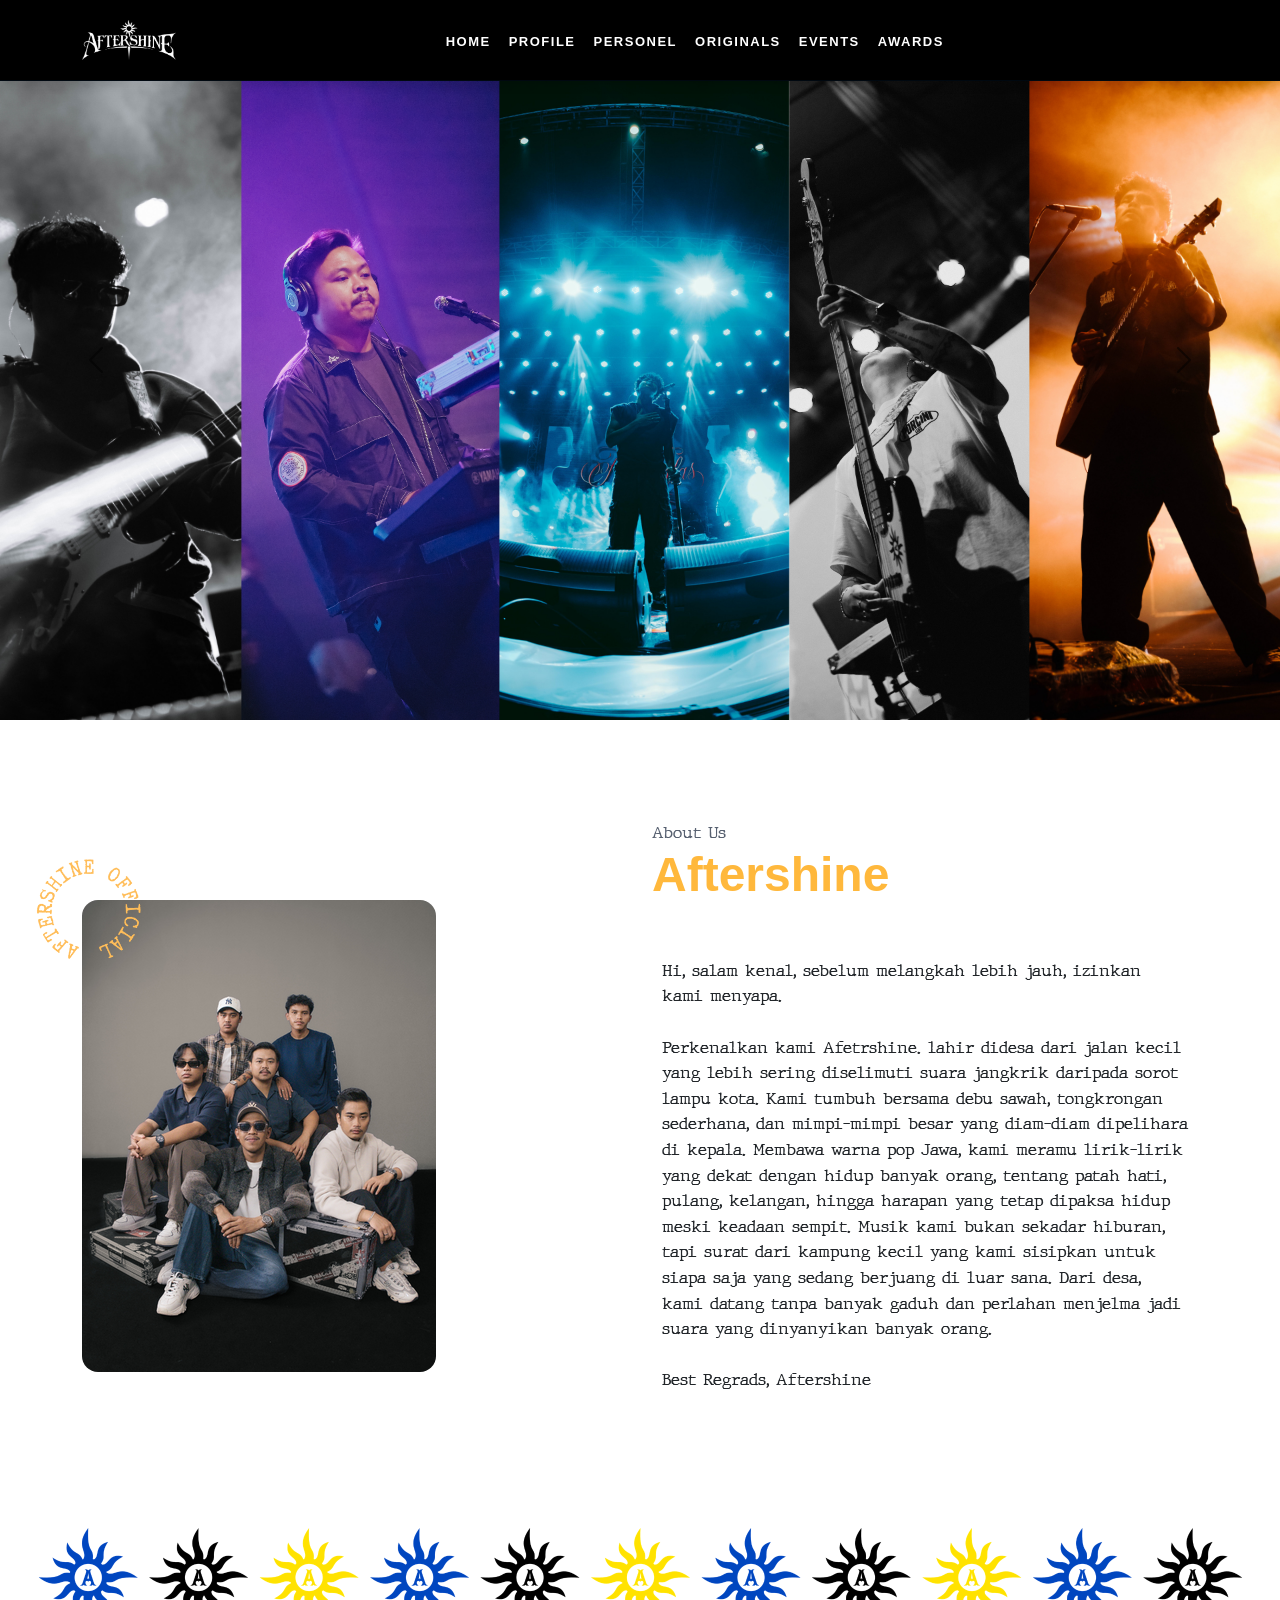
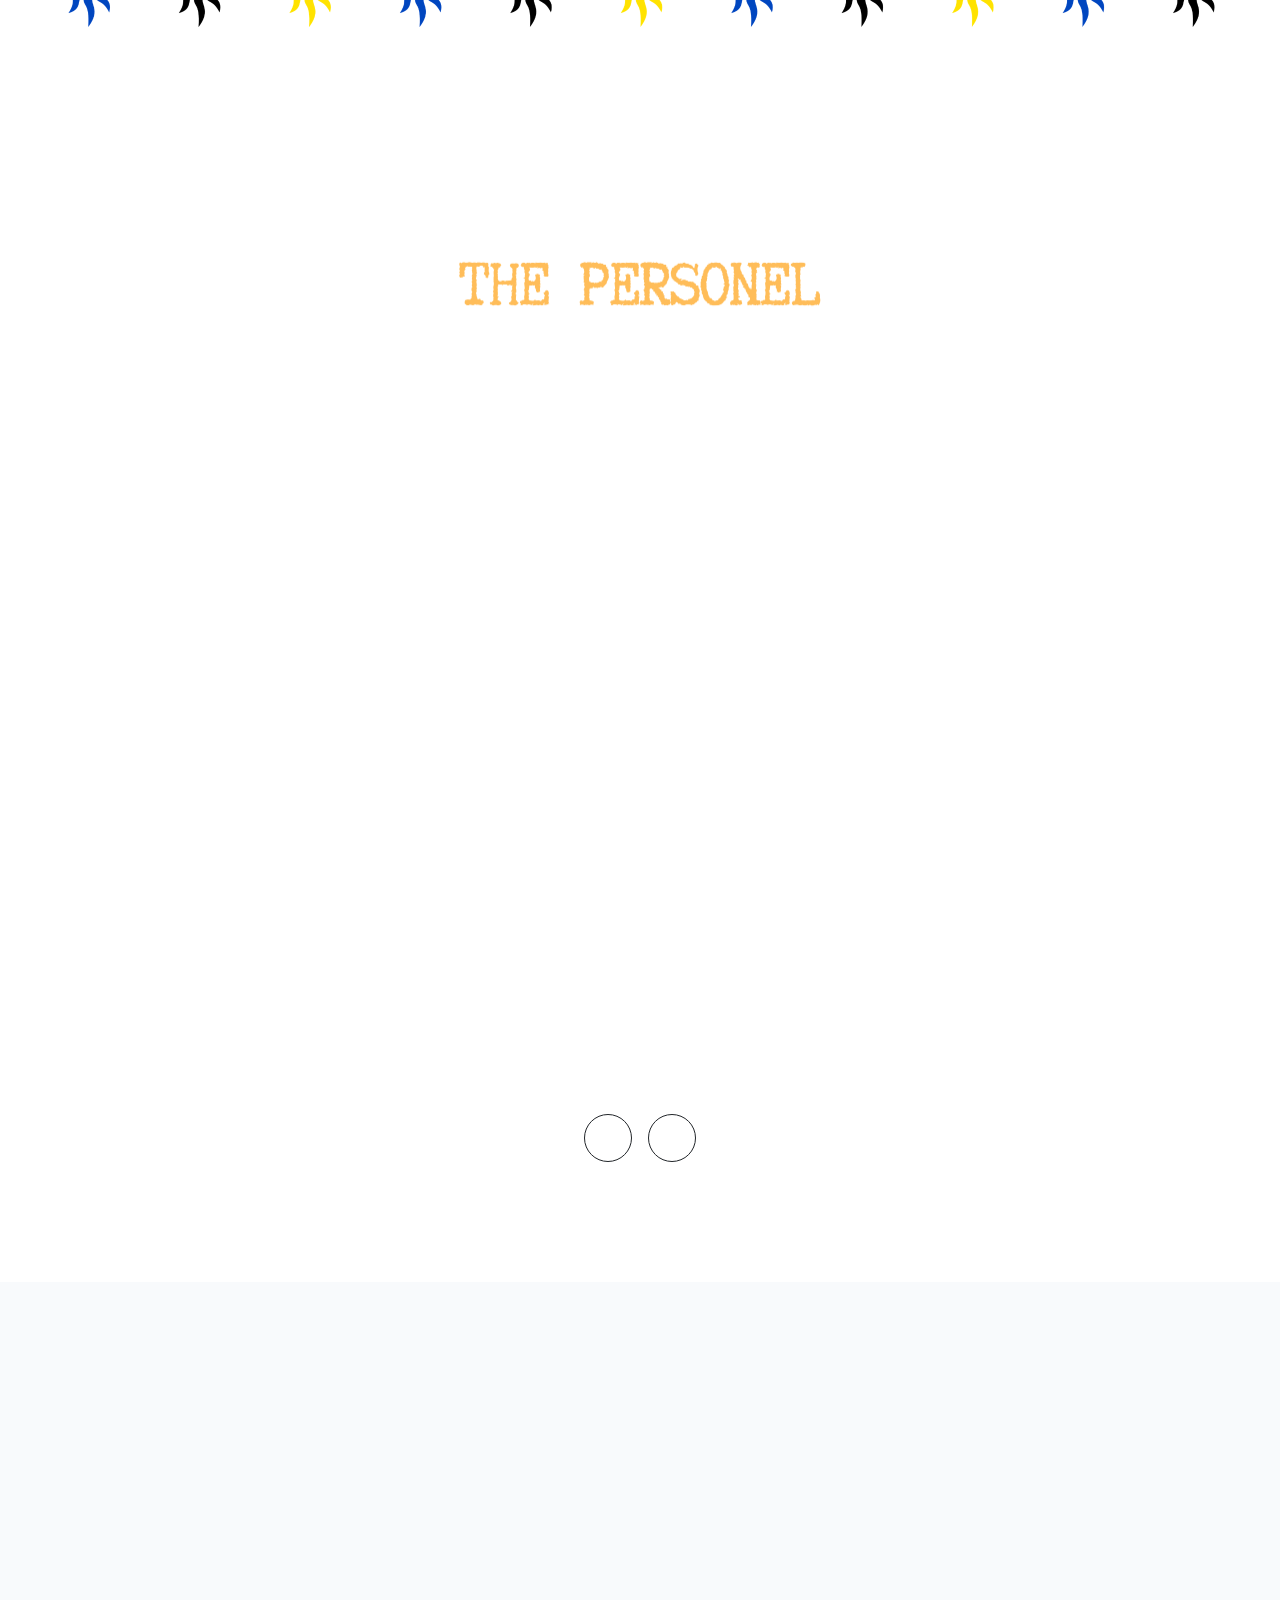
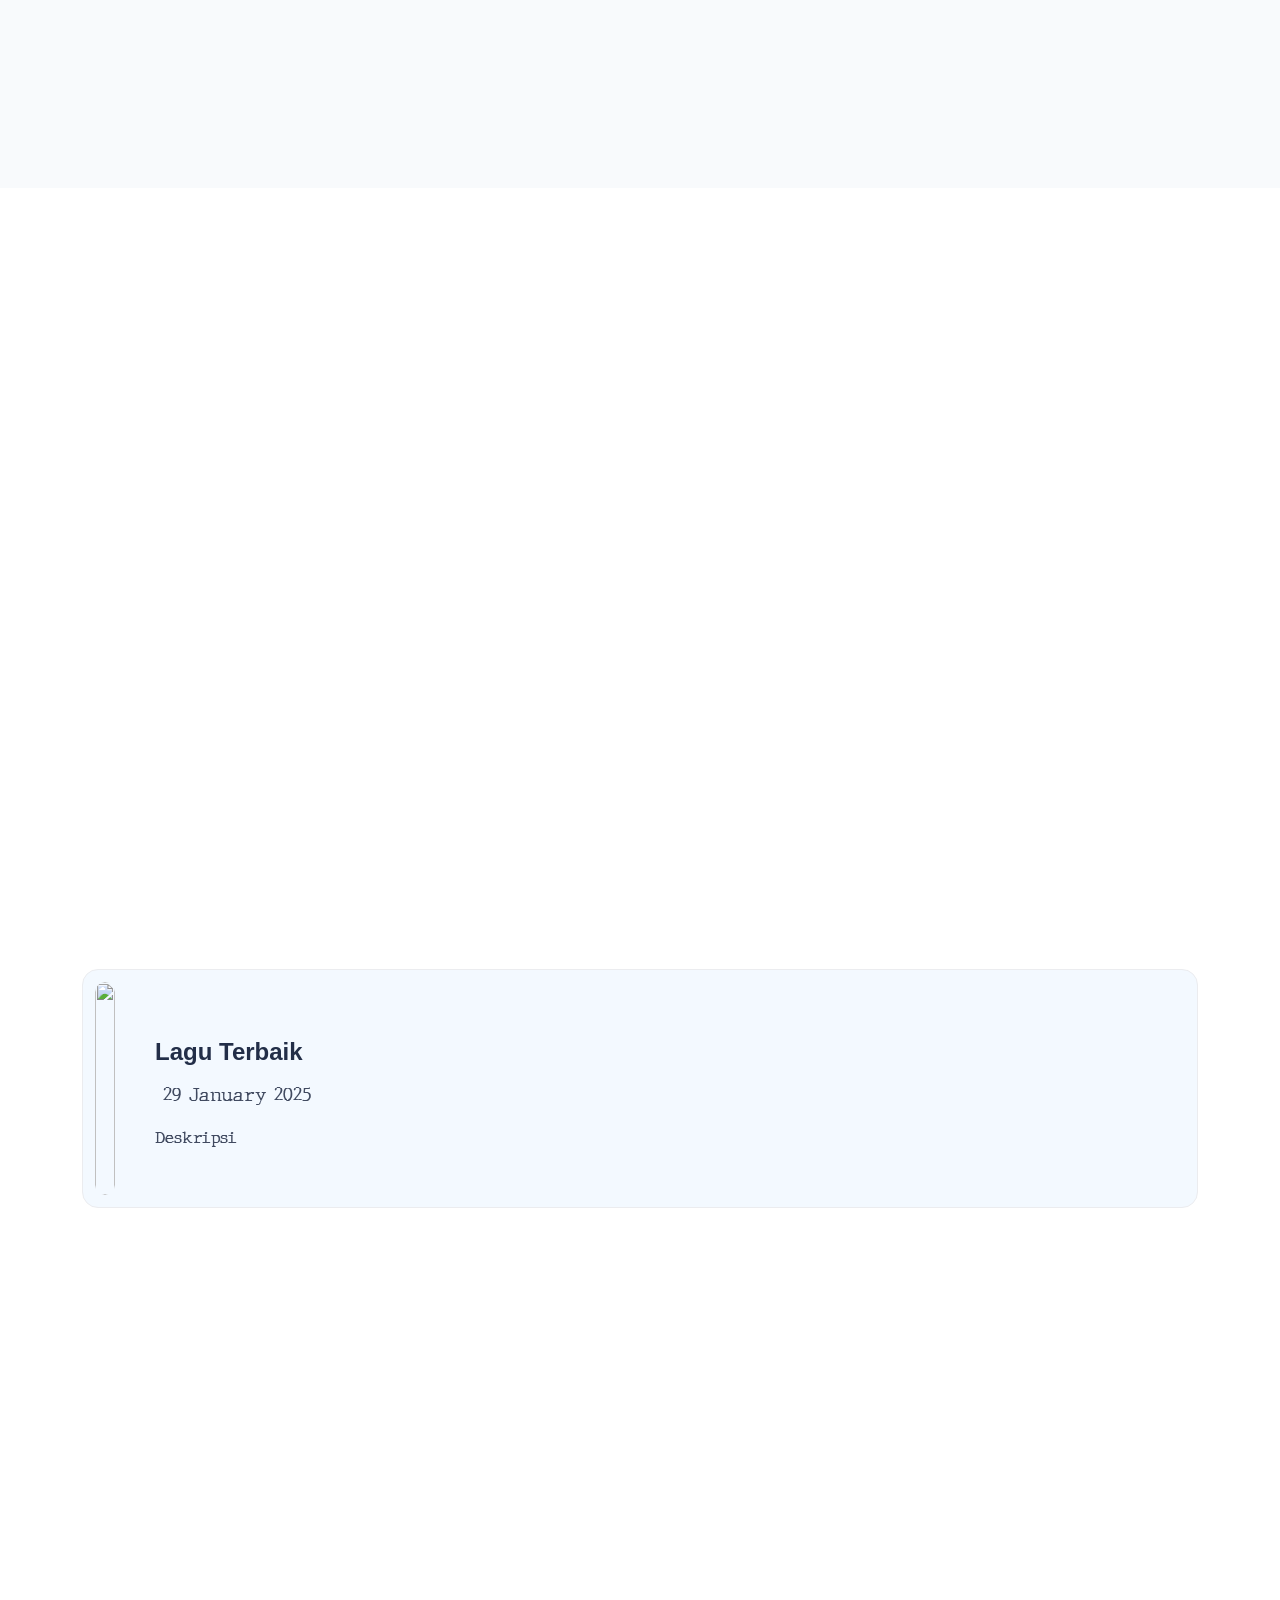
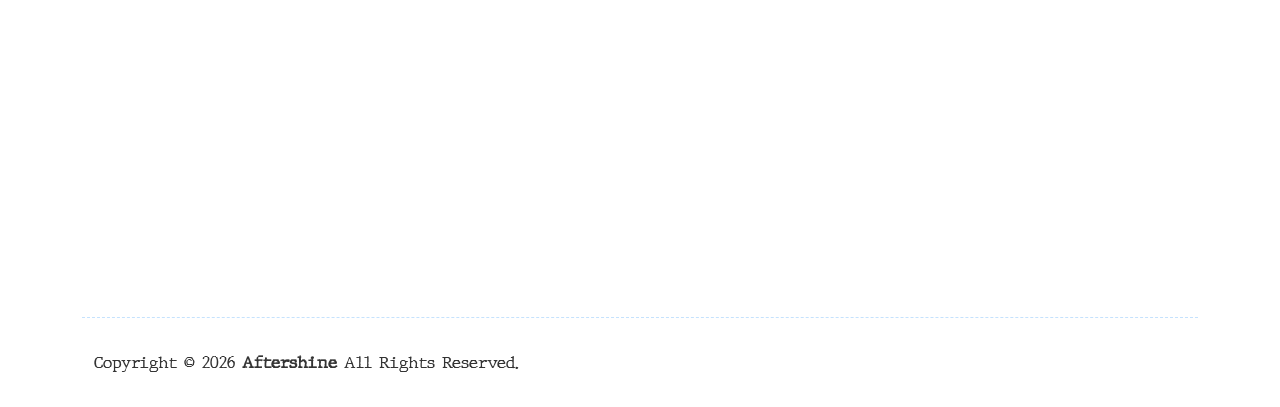
==== commit a2c9e3ca: "feat: add new assets and implement originals page structure" ====
--- a/index.html
+++ b/index.html
@@ -33,6 +33,27 @@
     <link rel="stylesheet" href="assets/css/aos.css" />
     <!-- Main css -->
     <link rel="stylesheet" href="assets/css/main.css" />
+    <style>
+      @font-face {
+        font-family: 'JMH Typewriter';
+        src: url('assets/JMH Typewriter.ttf') format('truetype');
+        font-weight: normal;
+        font-style: normal;
+      }
+      :root {
+        --body-font: 'JMH Typewriter', monospace;
+      }
+      body { 
+        font-family: 'JMH Typewriter', monospace; 
+      }
+      html { scroll-behavior: smooth; }
+      .header { transition: all 0.3s ease; background-color: #000000 !important; padding: 15px 0 !important; box-shadow: 0 4px 10px rgba(0,0,0,0.1); }
+      .nav-link, .navbar-brand, h1, h2, h3, h4, h5, h6, .section-heading h2, .footer-item__title { font-family: "Open Sans", sans-serif !important; }
+      .nav-link { font-weight: 600; text-transform: uppercase; letter-spacing: 1.5px; position: relative; padding-bottom: 5px; }
+      .nav-link::after { content: ''; position: absolute; width: 0; height: 2px; bottom: 0; left: 50%; background-color: #ffb83c; transition: all 0.3s ease; transform: translateX(-50%); }
+      .nav-link:hover::after { width: 100%; }
+      .nav-link:hover { color: #ffb83c !important; }
+    </style>
   </head>
   <body>
     <!--==================== Overlay Start ====================-->
@@ -56,91 +77,127 @@
     </div>
     <!-- ==================== Scroll to Top End Here ==================== -->
 
+    <!-- ========================= Header Section Start =============================== -->
+    <header class="header position-fixed w-100" style="top: 0; left: 0; padding: 15px 0; z-index: 9999;">
+      <div class="container">
+        <nav class="navbar navbar-expand-lg navbar-dark bg-transparent p-0">
+          <a class="navbar-brand" href="#home">
+            <img src="assets/images/logo-light.png" alt="Logo" style="max-height: 40px; object-fit: contain;">
+          </a>
+          <button class="navbar-toggler shadow-none border-0" type="button" data-bs-toggle="collapse" data-bs-target="#navbarNav" aria-controls="navbarNav" aria-expanded="false" aria-label="Toggle navigation">
+            <span class="navbar-toggler-icon"></span>
+          </button>
+          <div class="collapse navbar-collapse justify-content-center" id="navbarNav">
+            <ul class="navbar-nav gap-2 gap-lg-5" style="font-size: 13px;">
+              <li class="nav-item">
+                <a class="nav-link text-white transition-1" href="#home">Home</a>
+              </li>
+              <li class="nav-item">
+                <a class="nav-link text-white transition-1" href="#profile">Profile</a>
+              </li>
+              <li class="nav-item">
+                <a class="nav-link text-white transition-1" href="#personel">Personel</a>
+              </li>
+              <li class="nav-item">
+                <a class="nav-link text-white transition-1" href="#music">Originals</a>
+              </li>
+              <li class="nav-item">
+                <a class="nav-link text-white transition-1" href="#events">Events</a>
+              </li>
+              <li class="nav-item">
+                <a class="nav-link text-white transition-1" href="#awards">Awards</a>
+              </li>
+            </ul>
+          </div>
+          <div class="d-none d-lg-flex align-items-center gap-3">
+              <a href="#" class="text-white hover-text-main-600 transition-1"><i class="ph ph-user" style="font-size: 24px;"></i></a>
+              
+          </div>
+        </nav>
+      </div>
+    </header>
+    <!-- ========================= Header Section End =============================== -->
+
     <!-- ========================= Banner Section Start =============================== -->
+    <section id="home" class="banner bg-white">
+        <div id="homeCarousel" class="carousel slide" data-bs-ride="carousel">
+          <div class="carousel-inner">
+            <div class="carousel-item active">
+              <img src="assets/images/carousel/3.png" class="d-block w-100 object-fit-cover" alt="Banner 1" style="height: 80vh; background-color: #f8f9fa;">
+            </div>
+            <div class="carousel-item">
+              <img src="assets/images/carousel/4.png" class="d-block w-100 object-fit-cover" alt="Banner 1" style="height: 80vh; background-color: #f8f9fa;">
+            </div>
+            <div class="carousel-item">
+              <img src="assets/images/carousel/5.png" class="d-block w-100 object-fit-cover" alt="Banner 1" style="height: 80vh; background-color: #f8f9fa;">
+            </div>
+            <div class="carousel-item">
+              <img src="assets/images/carousel/6.png" class="d-block w-100 object-fit-cover" alt="Banner 2" style="height: 80vh; background-color: #f8f9fa;">
+            </div>
+            <div class="carousel-item">
+              <img src="assets/images/carousel/7.png" class="d-block w-100 object-fit-cover" alt="Banner 3" style="height: 80vh; background-color: #f8f9fa;">
+            </div>
+          </div>
+          <button class="carousel-control-prev" type="button" data-bs-target="#homeCarousel" data-bs-slide="prev">
+            <span class="carousel-control-prev-icon" aria-hidden="true" style="filter: invert(1);"></span>
+            <span class="visually-hidden">Previous</span>
+          </button>
+          <button class="carousel-control-next" type="button" data-bs-target="#homeCarousel" data-bs-slide="next">
+            <span class="carousel-control-next-icon" aria-hidden="true" style="filter: invert(1);"></span>
+            <span class="visually-hidden">Next</span>
+          </button>
+        </div>
+    </section>
+    <!-- ========================= Banner Section End =============================== -->
+
+    
+
+    <!-- ============================= Features Section Start ============================== -->
     <section
-      class="banner py-80 position-relative overflow-hidden"
-      style="background-color: #0046bf"
+      id="profile"
+      class="choose-us pt-120 position-relative z-1 bg-white"
+      style="background-color: #ffffff;"
     >
+        <!-- <img src="assets/images/shapes/shape_after_light.png" alt=""
+            class="shape two animation-scalation"> -->
       <div class="container">
         <div class="row gy-5 align-items-center">
-          <div class="col-12">
-            <div class="banner-thumb position-relative text-center">
-              <img
-                src="assets/images/logo-light.png"
-                alt="Default Background"
-                class="banner-thumb__img rounded-12 wow bounceIn"
-                data-wow-duration="3s"
-                data-wow-delay=".5s"
-                data-tilt
-                data-tilt-max="12"
-                data-tilt-speed="500"
-                data-tilt-perspective="5000"
-                data-tilt-full-page-listening
-                data-tilt-scale="1.02"
-              />
+          <!-- Gambar di bagian kiri -->
+          <div class="col-lg-6" data-aos="fade-right" data-aos-duration="1200">
+            <div class="position-relative d-inline-block">
+              <img src="assets/images/carousel/8.png" alt="Aftershine" class="img-fluid rounded-16">
+              <img src="assets/images/ASSET WEBSITE AFTERSHINE-3.png" alt="Logogram" class="position-absolute" style="top: 0; left: 0; transform: translate(-45%, -45%); width: 150px; z-index: 2;">
             </div>
           </div>
-        </div>
-      </div>
-    </section>
-    <!-- ========================= Banner SEction End =============================== -->
-
-    <!-- ========================== Brand Section Start =========================== -->
-    <div
-      class="brand wow fadeInUpBig"
-      data-wow-duration="1s"
-      data-wow-delay=".5s"
-      style="background-color: #0046bf"
-    >
-      <div class="container container--lg">
-        <div
-          class="brand-box py-80 px-16 bg-main-25 border border-neutral-30 rounded-16"
-        >
-          <h5 class="mb-40 text-center text-neutral-500">Contact Us</h5>
-          <div class="container">
-            <div class="text-center">
-              <a
-                href="https://wa.me/62895421255536"
-                target="_blank"
-                class="text-neutral-500 d-block hover-text-main-600 mb-4"
-              >
-                <i class="ph-bold ph-whatsapp-logo"></i> +62895421255536
-              </a>
-            </div>
-          </div>
-        </div>
-      </div>
-    </div>
-    <!-- ========================== Brand Section End =========================== -->
-
-    <!-- ============================= Features Section Start ============================== -->
-    <section
-      class="choose-us pt-120 position-relative z-1 mash-bg-main mash-bg-main-two"
-      style="background-color: #0046bf"
-    >
-        <img src="assets/images/shapes/shape_after_light.png" alt=""
-            class="shape two animation-scalation">
-      <div class="container">
-        <div class="row gy-5">
-          <div class="col-lg-12">
+          <!-- Teks di bagian kanan -->
+          <div class="col-lg-6">
             <div class="testimonials__content">
-              <div class="section-heading style-left">
-                <h2 class="mb-24 wow bounceIn" style="color: #ffb83c">
-                  What is Aftershine
-                </h2>
+              <div class="section-heading style-left" style="margin-top: -20px;">
+                <p>About Us</p>
+                <h1 class="mb-24 wow bounceIn" style="color: #ffb83c">
+                  Aftershine
+                </h1>
               </div>
 
               <div class="testimonials__slider">
                 <div class="testimonials-item">
                   <p
-                    class="text-white"
+                    class="text-dark"
                     data-aos="fade-left"
                     data-aos-duration="1200"
                   >
-                    Adalah band pop Jawa modern dengan karakter emosional,
-                    elegan, tanpa menghilangkan cita rasa jawa. Musiknya
-                    memadukan unsur pop, romansa, dan identitas lokal yang mudah
-                    diterima banyak kalangan
+                    Hi, salam kenal, sebelum melangkah lebih jauh, izinkan kami menyapa. 
+                    <br>
+                    <br>
+                    Perkenalkan kami Afetrshine. lahir didesa dari jalan kecil yang lebih sering diselimuti suara jangkrik daripada sorot lampu kota.
+                    Kami tumbuh bersama debu sawah, tongkrongan sederhana, dan mimpi-mimpi besar yang diam-diam dipelihara di kepala.
+                    Membawa warna pop Jawa, kami meramu lirik-lirik yang dekat dengan hidup banyak orang, tentang patah hati, pulang, kelangan, hingga harapan yang tetap dipaksa hidup meski keadaan sempit.
+                    Musik kami bukan sekadar hiburan, tapi surat dari kampung kecil yang kami sisipkan untuk siapa saja yang sedang berjuang di luar sana.
+                    Dari desa, kami datang tanpa banyak gaduh dan perlahan menjelma jadi suara yang dinyanyikan banyak orang.
+                    <br>
+                    <br>
+                    Best Regrads,
+                    Aftershine
                   </p>
                 </div>
               </div>
@@ -151,31 +208,21 @@
       </div>
     </section>
     <!-- ============================= Features Section End ============================== -->
-
+    <section class="image-separator bg-white py-60">
+      <div class="container-fluid px-0" data-aos="fade-up" data-aos-duration="500">
+        <img src="assets/images/ASSET WEBSITE AFTERSHINE.png" alt="Aftershine Asset" class="w-100 object-fit-cover">
+      </div>
+    </section>
     <!-- ============================= Features Section Start ============================== -->
-    <section
+    <!-- <section
       class="features py-120 position-relative"
-      style="background-color: #0046bf">
+      style="background-color: #ffffff;">
       <img src="assets/images/shapes/shape_after_light.png" alt=""
             class="shape one animation-scalation">
         <img src="assets/images/shapes/shape_after_light.png" alt=""
             class="shape two animation-scalation">
       <div class="container">
-        <div class="row gy-5">
-          <div class="col-lg-6">
-            <div class="testimonials__thumbs-slider pe-lg-5 me-xxl-5">
-              <div
-                class="testimonials__thumbs wow bounceIn"
-                data-tilt
-                data-tilt-max="15"
-                data-tilt-speed="500"
-                data-tilt-perspective="5000"
-                data-tilt-full-page-listening
-              >
-                <img src="assets/images/logo-light.png" alt="" />
-              </div>
-            </div>
-          </div>
+        <div class="row gy-5 align-items-center">
           <div class="col-lg-6">
             <div class="testimonials__content">
               <div class="section-heading style-left">
@@ -187,7 +234,7 @@
               <div class="testimonials__slider">
                 <div class="testimonials-item">
                   <p
-                    class="text-white"
+                    class="text-dark"
                     data-aos="fade-left"
                     data-aos-duration="1200"
                   >
@@ -200,28 +247,61 @@
               <div class="flex-align gap-16 mt-40"></div>
             </div>
           </div>
+          <div class="col-lg-6">
+            <div class="testimonials__thumbs-slider pe-lg-5 me-xxl-5">
+              <div
+                class="testimonials__thumbs wow bounceIn text-end"
+                data-tilt
+                data-tilt-max="15"
+                data-tilt-speed="500"
+                data-tilt-perspective="5000"
+                data-tilt-full-page-listening
+              >
+                <img src="assets/images/AFTERSHINE_MAIN LOGO_BLACK.png" alt="" class="img-fluid" />
+              </div>
+            </div>
+          </div>
         </div>
       </div>
-    </section>
+    </section> -->
     <!-- ============================= Features Section End ============================== -->
 
     <!-- =========================== CHoose Us Section Start ================================ -->
-    <section
-      class="choose-us pt-120 position-relative z-1 mash-bg-main mash-bg-main-two"
-      style="background-color: #0046bf">
+    <!-- <section
+      class="choose-us pt-120 position-relative z-1 bg-white"
+      style="background-color: #ffffff;">
       <img src="assets/images/shapes/shape_after_light.png" alt=""
             class="shape four animation-scalation">
         <img src="assets/images/shapes/shape_after_light.png" alt=""
             class="shape two animation-scalation">
       <div class="container">
-        <div class="row gy-4">
+        <div class="row gy-4 align-items-center">
+          <div class="col-xl-6">
+            <div class="choose-us__thumbs position-relative">
+              <div class="text-start" data-aos="zoom-out">
+                <div class="d-sm-inline-block d-block position-relative">
+                  <img
+                    src="assets/images/AFTERSHINE_LOGOGRAM_BLACK.png"
+                    alt=""
+                    class="choose-us__img rounded-12"
+                    style="max-width: 85%; padding: 20px;"
+                    data-tilt
+                    data-tilt-max="16"
+                    data-tilt-speed="500"
+                    data-tilt-perspective="5000"
+                    data-tilt-full-page-listening
+                  />
+                </div>
+              </div>
+            </div>
+          </div>
           <div class="col-xl-6">
             <div class="choose-us__content">
               <div class="mb-40">
                 <h2 class="mb-24 wow bounceIn" style="color: #ffb83c">
                   Logogram Philosophy.
                 </h2>
-                <p class="text-white text-line-5 wow bounceInUp">
+                <p class="text-dark text-line-5 wow bounceInUp">
                   Menggambarkan Siluet Matahari dengan huruf A di tengahnya yang
                   memiliki Makna secara universal melambangkan sumber energi,
                   pencerahan, dan harapan, dan setiap perjalanan besar selalu
@@ -233,267 +313,154 @@
               </div>
             </div>
           </div>
-          <div class="col-xl-6">
-            <div class="choose-us__thumbs position-relative">
-              <div class="text-end" data-aos="zoom-out">
-                <div class="d-sm-inline-block d-block position-relative">
-                  <img
-                    src="assets/images/logo-gram.png"
-                    alt=""
-                    class="choose-us__img rounded-12"
-                    data-tilt
-                    data-tilt-max="16"
-                    data-tilt-speed="500"
-                    data-tilt-perspective="5000"
-                    data-tilt-full-page-listening
-                  />
-                </div>
-              </div>
-            </div>
-          </div>
         </div>
       </div>
-    </section>
-
-    <section class="testimonials py-120 position-relative z-1" style="background-color: #0046bf">
+    </section> -->
+
+    <!-- ========================== Image Separator Section ========================== -->
+
+    <section id="personel" class="testimonials py-120 position-relative z-1" style="background-color: #ffffff;">
         <div class="container">
 
             <div class="section-heading text-center">
-                <h2 class="mb-24 wow bounceIn" style="color: #ffb83c">The Personel</h2>
+                <img src="assets/images/ASSET WEBSITE AFTERSHINE-5.png" alt="Aftershine Asset" class="w-100 object-fit-cover">
             </div>
 
             <div class="tutor-slider">
-                <div class="scale-hover-item bg-white rounded-16 p-12 h-100 border border-neutral-20" data-aos="fade-up"
-                    data-aos-duration="200">
-                    <div class="course-item__thumb rounded-12 bg-main-25 overflow-hidden position-relative">
-                        <img src="assets/images/hasan.jpg"
-                            class="scale-hover-item__img rounded-12 cover-img transition-2">
-                    </div>
-                    <div class="pt-32 pb-24 px-16 position-relative">
-                        <div class="">
-                            <h4 class="mb-16">
-                                <span class="link text-line-2">Hasan</span>
-                            </h4>
-                            <div class="mt-24 flex-between gap-16 flex-wrap">
-                                <h4 class="mb-0 text-main-two-600">
-                                    Vokalis
-                                </h4>
-                            </div>
-                            <div
-                                class="flex-between gap-8 pt-24 border-top border-neutral-50 mt-24 border-dashed border-0">
-                                <div class="flex-align">
-                                    <span class="text-2xl text-main-600 d-flex"><a href="#"
-                                            target="_blank"><i class="ph-bold ph-facebook-logo"></i></a></span>
-                                </div>
-                                <div class="flex-align">
-                                    <span class="text-2xl text-main-600 d-flex"><a href="#"
-                                            target="_blank"><i class="ph-bold ph-instagram-logo"></i></a></span>
-                                </div>
-                                <div class="flex-align">
-                                    <span class="text-2xl text-main-600 d-flex"><a href="#"
-                                            target="_blank"><i class="ph-bold ph-tiktok-logo"></i></a></span>
-                                </div>
-
-                                <div class="flex-align">
-                                    <span class="text-2xl text-main-600 d-flex"><a href="#"
-                                            target="_blank"><i class="ph-bold ph-x-logo"></i></a></span>
-                                </div>
-                            </div>
-                        </div>
-                    </div>
-                </div>
-                <div class="scale-hover-item bg-white rounded-16 p-12 h-100 border border-neutral-20" data-aos="fade-up"
-                    data-aos-duration="200">
-                    <div class="course-item__thumb rounded-12 bg-main-25 overflow-hidden position-relative">
-                        <img src="assets/images/andika.jpg"
-                            class="scale-hover-item__img rounded-12 cover-img transition-2">
-                    </div>
-                    <div class="pt-32 pb-24 px-16 position-relative">
-                        <div class="">
-                            <h4 class="mb-16">
-                                <span class="link text-line-2">Andika</span>
-                            </h4>
-                            <div class="mt-24 flex-between gap-16 flex-wrap">
-                                <h4 class="mb-0 text-main-two-600">
-                                    Gitar Lead
-                                </h4>
-                            </div>
-                            <div
-                                class="flex-between gap-8 pt-24 border-top border-neutral-50 mt-24 border-dashed border-0">
-                                <div class="flex-align">
-                                    <span class="text-2xl text-main-600 d-flex"><a href="#"
-                                            target="_blank"><i class="ph-bold ph-facebook-logo"></i></a></span>
-                                </div>
-                                <div class="flex-align">
-                                    <span class="text-2xl text-main-600 d-flex"><a href="#"
-                                            target="_blank"><i class="ph-bold ph-instagram-logo"></i></a></span>
-                                </div>
-                                <div class="flex-align">
-                                    <span class="text-2xl text-main-600 d-flex"><a href="#"
-                                            target="_blank"><i class="ph-bold ph-tiktok-logo"></i></a></span>
-                                </div>
-
-                                <div class="flex-align">
-                                    <span class="text-2xl text-main-600 d-flex"><a href="#"
-                                            target="_blank"><i class="ph-bold ph-x-logo"></i></a></span>
-                                </div>
-                            </div>
-                        </div>
-                    </div>
-                </div>
-                <div class="scale-hover-item bg-white rounded-16 p-12 h-100 border border-neutral-20" data-aos="fade-up"
-                    data-aos-duration="200">
-                    <div class="course-item__thumb rounded-12 bg-main-25 overflow-hidden position-relative">
-                        <img src="assets/images/yuriko.jpg"
-                            class="scale-hover-item__img rounded-12 cover-img transition-2">
-                    </div>
-                    <div class="pt-32 pb-24 px-16 position-relative">
-                        <div class="">
-                            <h4 class="mb-16">
-                                <span class="link text-line-2">Yuriko</span>
-                            </h4>
-                            <div class="mt-24 flex-between gap-16 flex-wrap">
-                                <h4 class="mb-0 text-main-two-600">
-                                    Kendang
-                                </h4>
-                            </div>
-                            <div
-                                class="flex-between gap-8 pt-24 border-top border-neutral-50 mt-24 border-dashed border-0">
-                                <div class="flex-align">
-                                    <span class="text-2xl text-main-600 d-flex"><a href="#"
-                                            target="_blank"><i class="ph-bold ph-facebook-logo"></i></a></span>
-                                </div>
-                                <div class="flex-align">
-                                    <span class="text-2xl text-main-600 d-flex"><a href="#"
-                                            target="_blank"><i class="ph-bold ph-instagram-logo"></i></a></span>
-                                </div>
-                                <div class="flex-align">
-                                    <span class="text-2xl text-main-600 d-flex"><a href="#"
-                                            target="_blank"><i class="ph-bold ph-tiktok-logo"></i></a></span>
-                                </div>
-
-                                <div class="flex-align">
-                                    <span class="text-2xl text-main-600 d-flex"><a href="#"
-                                            target="_blank"><i class="ph-bold ph-x-logo"></i></a></span>
-                                </div>
-                            </div>
-                        </div>
-                    </div>
-                </div>
-                <div class="scale-hover-item bg-white rounded-16 p-12 h-100 border border-neutral-20" data-aos="fade-up"
-                    data-aos-duration="200">
-                    <div class="course-item__thumb rounded-12 bg-main-25 overflow-hidden position-relative">
-                        <img src="assets/images/agus.jpg"
-                            class="scale-hover-item__img rounded-12 cover-img transition-2">
-                    </div>
-                    <div class="pt-32 pb-24 px-16 position-relative">
-                        <div class="">
-                            <h4 class="mb-16">
-                                <span class="link text-line-2">Agus</span>
-                            </h4>
-                            <div class="mt-24 flex-between gap-16 flex-wrap">
-                                <h4 class="mb-0 text-main-two-600">
-                                    Basis
-                                </h4>
-                            </div>
-                            <div
-                                class="flex-between gap-8 pt-24 border-top border-neutral-50 mt-24 border-dashed border-0">
-                                <div class="flex-align">
-                                    <span class="text-2xl text-main-600 d-flex"><a href="#"
-                                            target="_blank"><i class="ph-bold ph-facebook-logo"></i></a></span>
-                                </div>
-                                <div class="flex-align">
-                                    <span class="text-2xl text-main-600 d-flex"><a href="#"
-                                            target="_blank"><i class="ph-bold ph-instagram-logo"></i></a></span>
-                                </div>
-                                <div class="flex-align">
-                                    <span class="text-2xl text-main-600 d-flex"><a href="#"
-                                            target="_blank"><i class="ph-bold ph-tiktok-logo"></i></a></span>
-                                </div>
-
-                                <div class="flex-align">
-                                    <span class="text-2xl text-main-600 d-flex"><a href="#"
-                                            target="_blank"><i class="ph-bold ph-x-logo"></i></a></span>
-                                </div>
-                            </div>
-                        </div>
-                    </div>
-                </div>
-                <div class="scale-hover-item bg-white rounded-16 p-12 h-100 border border-neutral-20" data-aos="fade-up"
-                    data-aos-duration="200">
-                    <div class="course-item__thumb rounded-12 bg-main-25 overflow-hidden position-relative">
-                        <img src="assets/images/hedo.jpg"
-                            class="scale-hover-item__img rounded-12 cover-img transition-2">
-                    </div>
-                    <div class="pt-32 pb-24 px-16 position-relative">
-                        <div class="">
-                            <h4 class="mb-16">
-                                <span class="link text-line-2">Hedo</span>
-                            </h4>
-                            <div class="mt-24 flex-between gap-16 flex-wrap">
-                                <h4 class="mb-0 text-main-two-600">
-                                    Gitar Akustik
-                                </h4>
-                            </div>
-                            <div
-                                class="flex-between gap-8 pt-24 border-top border-neutral-50 mt-24 border-dashed border-0">
-                                <div class="flex-align">
-                                    <span class="text-2xl text-main-600 d-flex"><a href="#"
-                                            target="_blank"><i class="ph-bold ph-facebook-logo"></i></a></span>
-                                </div>
-                                <div class="flex-align">
-                                    <span class="text-2xl text-main-600 d-flex"><a href="#"
-                                            target="_blank"><i class="ph-bold ph-instagram-logo"></i></a></span>
-                                </div>
-                                <div class="flex-align">
-                                    <span class="text-2xl text-main-600 d-flex"><a href="#"
-                                            target="_blank"><i class="ph-bold ph-tiktok-logo"></i></a></span>
-                                </div>
-
-                                <div class="flex-align">
-                                    <span class="text-2xl text-main-600 d-flex"><a href="#"
-                                            target="_blank"><i class="ph-bold ph-x-logo"></i></a></span>
-                                </div>
-                            </div>
-                        </div>
-                    </div>
-                </div>
-                <div class="scale-hover-item bg-white rounded-16 p-12 h-100 border border-neutral-20" data-aos="fade-up"
-                    data-aos-duration="200">
-                    <div class="course-item__thumb rounded-12 bg-main-25 overflow-hidden position-relative">
-                        <img src="assets/images/zulian.jpg"
-                            class="scale-hover-item__img rounded-12 cover-img transition-2">
-                    </div>
-                    <div class="pt-32 pb-24 px-16 position-relative">
-                        <div class="">
-                            <h4 class="mb-16">
-                                <span class="link text-line-2">Zulian</span>
-                            </h4>
-                            <div class="mt-24 flex-between gap-16 flex-wrap">
-                                <h4 class="mb-0 text-main-two-600">
-                                    Keyboards
-                                </h4>
-                            </div>
-                            <div
-                                class="flex-between gap-8 pt-24 border-top border-neutral-50 mt-24 border-dashed border-0">
-                                <div class="flex-align">
-                                    <span class="text-2xl text-main-600 d-flex"><a href="#"
-                                            target="_blank"><i class="ph-bold ph-facebook-logo"></i></a></span>
-                                </div>
-                                <div class="flex-align">
-                                    <span class="text-2xl text-main-600 d-flex"><a href="#"
-                                            target="_blank"><i class="ph-bold ph-instagram-logo"></i></a></span>
-                                </div>
-                                <div class="flex-align">
-                                    <span class="text-2xl text-main-600 d-flex"><a href="#"
-                                            target="_blank"><i class="ph-bold ph-tiktok-logo"></i></a></span>
-                                </div>
-
-                                <div class="flex-align">
-                                    <span class="text-2xl text-main-600 d-flex"><a href="#"
-                                            target="_blank"><i class="ph-bold ph-x-logo"></i></a></span>
-                                </div>
-                            </div>
+                <!-- Hasan -->
+                <div class="px-12" data-aos="fade-up" data-aos-duration="200">
+                    <div class="overflow-hidden mb-24">
+                        <img src="assets/images/FOTO_PROFIL/9.jpg"
+                            class="w-100" style="aspect-ratio: 1/1; object-fit: cover;">
+                    </div>
+                    <div class="text-start">
+                        <h4 class="mb-12" style="color: #000; font-weight: 700;">Hasan</h4>
+                        <p class="mb-8" style="color: #333; font-size: 14px;">Vokalis</p>
+                        <p class="mb-8" style="color: #333; font-size: 14px;">hasan@aftershine.id</p>
+                        <p class="mb-24" style="color: #333; font-size: 14px;">+62 812 3456 7890</p>
+                        
+                        <div class="d-flex gap-16">
+                            <a href="#" target="_blank" class="text-dark transition-1 text-xl">
+                                <i class="ph-bold ph-instagram-logo"></i>
+                            </a>
+                            <a href="#" target="_blank" class="text-dark transition-1 text-xl">
+                                <i class="ph-bold ph-tiktok-logo"></i>
+                            </a>
+                        </div>
+                    </div>
+                </div>
+
+                <!-- Andika -->
+                <div class="px-12" data-aos="fade-up" data-aos-duration="200">
+                    <div class="overflow-hidden mb-24">
+                        <img src="assets/images/FOTO_PROFIL/13.jpg"
+                            class="w-100" style="aspect-ratio: 1/1; object-fit: cover;">
+                    </div>
+                    <div class="text-start">
+                        <h4 class="mb-12" style="color: #000; font-weight: 700;">Andika</h4>
+                        <p class="mb-8" style="color: #333; font-size: 14px;">Gitar Lead</p>
+                        <p class="mb-8" style="color: #333; font-size: 14px;">andika@aftershine.id</p>
+                        <p class="mb-24" style="color: #333; font-size: 14px;">+62 812 3456 7891</p>
+                        
+                        <div class="d-flex gap-16">
+                            <a href="#" target="_blank" class="text-dark transition-1 text-xl">
+                                <i class="ph-bold ph-instagram-logo"></i>
+                            </a>
+                            <a href="#" target="_blank" class="text-dark transition-1 text-xl">
+                                <i class="ph-bold ph-tiktok-logo"></i>
+                            </a>
+                        </div>
+                    </div>
+                </div>
+
+                <!-- Yuriko -->
+                <div class="px-12" data-aos="fade-up" data-aos-duration="200">
+                    <div class="overflow-hidden mb-24">
+                        <img src="assets/images/FOTO_PROFIL/14.jpg"
+                            class="w-100" style="aspect-ratio: 1/1; object-fit: cover;">
+                    </div>
+                    <div class="text-start">
+                        <h4 class="mb-12" style="color: #000; font-weight: 700;">Yuriko</h4>
+                        <p class="mb-8" style="color: #333; font-size: 14px;">Kendang</p>
+                        <p class="mb-8" style="color: #333; font-size: 14px;">yuriko@aftershine.id</p>
+                        <p class="mb-24" style="color: #333; font-size: 14px;">+62 812 3456 7892</p>
+                        
+                        <div class="d-flex gap-16">
+                            <a href="#" target="_blank" class="text-dark transition-1 text-xl">
+                                <i class="ph-bold ph-instagram-logo"></i>
+                            </a>
+                            <a href="#" target="_blank" class="text-dark transition-1 text-xl">
+                                <i class="ph-bold ph-tiktok-logo"></i>
+                            </a>
+                        </div>
+                    </div>
+                </div>
+
+                <!-- Agus -->
+                <div class="px-12" data-aos="fade-up" data-aos-duration="200">
+                    <div class="overflow-hidden mb-24">
+                        <img src="assets/images/FOTO_PROFIL/11.jpg"
+                            class="w-100" style="aspect-ratio: 1/1; object-fit: cover;">
+                    </div>
+                    <div class="text-start">
+                        <h4 class="mb-12" style="color: #000; font-weight: 700;">Agus</h4>
+                        <p class="mb-8" style="color: #333; font-size: 14px;">Basis</p>
+                        <p class="mb-8" style="color: #333; font-size: 14px;">agus@aftershine.id</p>
+                        <p class="mb-24" style="color: #333; font-size: 14px;">+62 812 3456 7893</p>
+                        
+                        <div class="d-flex gap-16">
+                            <a href="#" target="_blank" class="text-dark transition-1 text-xl">
+                                <i class="ph-bold ph-instagram-logo"></i>
+                            </a>
+                            <a href="#" target="_blank" class="text-dark transition-1 text-xl">
+                                <i class="ph-bold ph-tiktok-logo"></i>
+                            </a>
+                        </div>
+                    </div>
+                </div>
+
+                <!-- Hedo -->
+                <div class="px-12" data-aos="fade-up" data-aos-duration="200">
+                    <div class="overflow-hidden mb-24">
+                        <img src="assets/images/FOTO_PROFIL/10.jpg"
+                            class="w-100" style="aspect-ratio: 1/1; object-fit: cover;">
+                    </div>
+                    <div class="text-start">
+                        <h4 class="mb-12" style="color: #000; font-weight: 700;">Hedo</h4>
+                        <p class="mb-8" style="color: #333; font-size: 14px;">Gitar Akustik</p>
+                        <p class="mb-8" style="color: #333; font-size: 14px;">hedo@aftershine.id</p>
+                        <p class="mb-24" style="color: #333; font-size: 14px;">+62 812 3456 7894</p>
+                        
+                        <div class="d-flex gap-16">
+                            <a href="#" target="_blank" class="text-dark transition-1 text-xl">
+                                <i class="ph-bold ph-instagram-logo"></i>
+                            </a>
+                            <a href="#" target="_blank" class="text-dark transition-1 text-xl">
+                                <i class="ph-bold ph-tiktok-logo"></i>
+                            </a>
+                        </div>
+                    </div>
+                </div>
+
+                <!-- Zulian -->
+                <div class="px-12" data-aos="fade-up" data-aos-duration="200">
+                    <div class="overflow-hidden mb-24">
+                        <img src="assets/images/FOTO_PROFIL/12.jpg"
+                            class="w-100" style="aspect-ratio: 1/1; object-fit: cover;">
+                    </div>
+                    <div class="text-start">
+                        <h4 class="mb-12" style="color: #000; font-weight: 700;">Zulian</h4>
+                        <p class="mb-8" style="color: #333; font-size: 14px;">Keyboards</p>
+                        <p class="mb-8" style="color: #333; font-size: 14px;">zulian@aftershine.id</p>
+                        <p class="mb-24" style="color: #333; font-size: 14px;">+62 812 3456 7895</p>
+                        
+                        <div class="d-flex gap-16">
+                            <a href="#" target="_blank" class="text-dark transition-1 text-xl">
+                                <i class="ph-bold ph-instagram-logo"></i>
+                            </a>
+                            <a href="#" target="_blank" class="text-dark transition-1 text-xl">
+                                <i class="ph-bold ph-tiktok-logo"></i>
+                            </a>
                         </div>
                     </div>
                 </div>
@@ -501,11 +468,11 @@
 
             <div class="flex-center gap-16 mt-40">
                 <button type="button" id="tutor-prev"
-                    class="slick-prev slick-arrow flex-center rounded-circle border border-gray-100 hover-border-main-600 text-xl hover-bg-main-600 hover-text-white transition-1 w-48 h-48 text-white">
+                    class="slick-prev slick-arrow flex-center rounded-circle border border-dark hover-border-main-600 text-xl hover-bg-main-600 hover-text-white transition-1 w-48 h-48 text-dark">
                     <i class="ph ph-caret-left"></i>
                 </button>
                 <button type="button" id="tutor-next"
-                    class="slick-next slick-arrow flex-center rounded-circle border border-gray-100 hover-border-main-600 text-xl hover-bg-main-600 hover-text-white transition-1 w-48 h-48 text-white">
+                    class="slick-next slick-arrow flex-center rounded-circle border border-dark hover-border-main-600 text-xl hover-bg-main-600 hover-text-white transition-1 w-48 h-48 text-dark">
                     <i class="ph ph-caret-right"></i>
                 </button>
             </div>
@@ -513,131 +480,272 @@
     </section>
 
     <!-- ================================ About Section Start ==================================== -->
-    <section class="choose-us pt-120 position-relative z-1 mash-bg-main mash-bg-main-two" style="background-color: #0046bf">
-        <img src="assets/images/shapes/shape_after_light.png" alt=""
-            class="shape one animation-scalation">
-        <img src="assets/images/shapes/shape_after_light.png" alt=""
-            class="shape six animation-scalation">
-
+    <section id="music" class="choose-us pt-120 position-relative z-1" style="background-color: #f8fafc;">
+        <style>
+            .video-card {
+                box-shadow: 0 4px 12px rgba(0,0,0,0.03);
+                transition: all 0.3s ease;
+            }
+            .video-card:hover {
+                box-shadow: 0 12px 24px rgba(0,0,0,0.1);
+            }
+            .video-card img {
+                transition: transform 0.5s ease;
+            }
+            .video-card:hover img {
+                transform: scale(1.05);
+            }
+            .video-card .play-btn {
+                transition: all 0.3s ease;
+            }
+            .video-card:hover .play-btn {
+                background-color: #0f172a !important;
+                transform: translate(-50%, -50%) scale(1.1) !important;
+            }
+            .video-card:hover .play-btn i {
+                color: #ffffff !important;
+            }
+        </style>
         <div class="container">
-            <div class="section-heading text-center">
-                <h2 class="mb-24 wow bounceIn" style="color: #ffb83c">Our Originals.</h2>
-            </div>
+            <!-- Header Section -->
+            <div class="d-flex flex-column flex-md-row justify-content-between align-items-md-end mb-40" data-aos="fade-up">
+                <div class="mb-3 mb-md-0">
+                    <span style="color: #64748b; font-size: 12px; font-weight: 700; text-transform: uppercase; letter-spacing: 1.5px; display: block; margin-bottom: 8px;">Dari Youtube</span>
+                    <h2 class="mb-0" style="font-weight: 900; font-size: 32px; color: #0f172a; text-transform: uppercase; letter-spacing: -0.5px;">Video Lainnya</h2>
+                </div>
+                <a href="http://www.youtube.com/@AFTERSHINE" target="_blank" class="btn rounded-pill flex-align gap-8 fw-bold transition-2" style="background-color: #0f172a; color: #fff; padding: 12px 28px; font-size: 13px; text-transform: uppercase; letter-spacing: 0.5px;">
+                    Tonton di Youtube <i class="ph-bold ph-caret-right text-lg"></i>
+                </a>
+            </div>
+
             <div class="row gy-4">
-                <div class="col-lg-4 col-sm-6" data-aos="fade-up" data-aos-duration="200">
-                    <div class="blog-item scale-hover-item bg-main-25 rounded-16 p-12 h-100 border border-neutral-30">
-                        <div class="rounded-12 overflow-hidden position-relative">
-                            <a href="" target="_blank" class="w-100 h-100">
-                                <img src="assets/images/dada.jpg" alt=""
-                                    class="scale-hover-item__img rounded-12 cover-img transition-2">
-                            </a>
-                        </div>
-                        <div class="p-24 pt-32">
-                            <div class="">
-                                <span
-                                    class="px-20 py-8 bg-main-two-600 rounded-8 text-white fw-medium mb-20">Aftershine</span>
-                                <h4 class="mb-28">
-                                    <span class="link text-line-2">Dada</span>
-                                </h4>
-                                <div class="flex-align gap-14 flex-wrap my-20">
-                                    <div class="flex-align gap-8">
-                                        <span class="text-neutral-500 text-2xl d-flex"><i
-                                                class="ph ph-calendar-dot"></i></span>
-                                        <span
-                                            class="text-neutral-500 text-lg">13 Juni 2025</span>
-                                    </div>
-                                </div>
-                                <p class="text-neutral-500 text-line-5">Lagu ini bercerita tentang keikhlasan dalam sebuah hubungan, ketika seseorang memilih untuk melepaskan pasangannya demi kebahagiaan orang yang dicintainya. Melalui lirik dan nuansa musiknya, lagu ini menegaskan bahwa kebahagiaan sejati tidak selalu berarti bersama orang yang kini ada di sisi kita. Terkadang, mencintai juga berarti merelakan dan menemukan ketenangan dalam melihat orang yang kita sayangi bahagia, meski bukan bersama kita.</p>
-                            </div>
-                            <div class="pt-24 border-top border-neutral-50 mt-28 border-dashed border-0">
-                                <a href="https://youtu.be/erfHfqTgMc8?si=at90aKDdDYydrr3n" target="_blank"
-                                    class="flex-align gap-8 text-main-600 hover-text-decoration-underline transition-1 fw-semibold"
-                                    tabindex="0">
-                                    See on Youtube
-                                    <i class="ph ph-arrow-right"></i>
-                                </a>
-                            </div>
-                        </div>
-                    </div>
-                </div>
-                <div class="col-lg-4 col-sm-6" data-aos="fade-up" data-aos-duration="200">
-                    <div class="blog-item scale-hover-item bg-main-25 rounded-16 p-12 h-100 border border-neutral-30">
-                        <div class="rounded-12 overflow-hidden position-relative">
-                            <a href="" target="_blank" class="w-100 h-100">
-                                <img src="assets/images/matur.jpg" alt=""
-                                    class="scale-hover-item__img rounded-12 cover-img transition-2">
-                            </a>
-                        </div>
-                        <div class="p-24 pt-32">
-                            <div class="">
-                                <span
-                                    class="px-20 py-8 bg-main-two-600 rounded-8 text-white fw-medium mb-20">Aftershine ft. Dinda Teratu </span>
-                                <h4 class="mb-28">
-                                    <span class="link text-line-2">Matursuwun Gusti</span>
-                                </h4>
-                                <div class="flex-align gap-14 flex-wrap my-20">
-                                    <div class="flex-align gap-8">
-                                        <span class="text-neutral-500 text-2xl d-flex"><i
-                                                class="ph ph-calendar-dot"></i></span>
-                                        <span
-                                            class="text-neutral-500 text-lg">14 January 2025</span>
-                                    </div>
-                                </div>
-                                <p class="text-neutral-500 text-line-5">lagu ini mendefinisikan tentang arti sebuah rasa syukur kepada tuhan untuk seseorang yang kita sayangi.</p>
-                            </div>
-                            <div class="pt-24 border-top border-neutral-50 mt-28 border-dashed border-0">
-                                <a href="https://youtu.be/o1gSJKCmJH8?si=2M45qKKems5f-ibY" target="_blank"
-                                    class="flex-align gap-8 text-main-600 hover-text-decoration-underline transition-1 fw-semibold"
-                                    tabindex="0">
-                                    See on Youtube
-                                    <i class="ph ph-arrow-right"></i>
-                                </a>
-                            </div>
-                        </div>
-                    </div>
-                </div>
-                <div class="col-lg-4 col-sm-6" data-aos="fade-up" data-aos-duration="200">
-                    <div class="blog-item scale-hover-item bg-main-25 rounded-16 p-12 h-100 border border-neutral-30">
-                        <div class="rounded-12 overflow-hidden position-relative">
-                            <a href="" target="_blank" class="w-100 h-100">
-                                <img src="assets/images/all.jpg" alt=""
-                                    class="scale-hover-item__img rounded-12 cover-img transition-2">
-                            </a>
-                        </div>
-                        <div class="p-24 pt-32">
-                            <div class="">
-                                <span
-                                    class="px-20 py-8 bg-main-two-600 rounded-8 text-white fw-medium mb-20">Aftershine</span>
-                                <h4 class="mb-28">
-                                    <span class="link text-line-2">ALL IN FOR YOU</span>
-                                </h4>
-                                <div class="flex-align gap-14 flex-wrap my-20">
-                                    <div class="flex-align gap-8">
-                                        <span class="text-neutral-500 text-2xl d-flex"><i
-                                                class="ph ph-calendar-dot"></i></span>
-                                        <span
-                                            class="text-neutral-500 text-lg">9 Agustus 2024</span>
-                                    </div>
-                                </div>
-                                <p class="text-neutral-500 text-line-5">Lagu ini menceritakan perjuangan seorang laki laki kekurangan ekonomi untuk membuktikan keseriusan kepada pujaan hatinya. bahwa cinta butuh biaya, waktu, dan kesabaran/prihatin.</p>
-                            </div>
-                            <div class="pt-24 border-top border-neutral-50 mt-28 border-dashed border-0">
-                                <a href="https://youtu.be/DKC4vtUAlaA?si=9qN3jljVvoQotrGr" target="_blank"
-                                    class="flex-align gap-8 text-main-600 hover-text-decoration-underline transition-1 fw-semibold"
-                                    tabindex="0">
-                                    See on Youtube
-                                    <i class="ph ph-arrow-right"></i>
-                                </a>
-                            </div>
-                        </div>
-                    </div>
-                </div>
-            </div>
+                <!-- Card 1 -->
+                <div class="col-lg-3 col-md-4 col-sm-6" data-aos="fade-up" data-aos-duration="200">
+                    <div class="bg-white h-100 d-flex flex-column border-0 video-card" style="cursor: pointer;" data-bs-toggle="modal" data-bs-target="#videoModal" data-video-id="erfHfqTgMc8">
+                        <div class="position-relative overflow-hidden">
+                            <img src="https://img.youtube.com/vi/erfHfqTgMc8/hqdefault.jpg" alt="Dada" class="w-100" style="aspect-ratio: 16/9; object-fit: cover;">
+                            <div class="play-btn position-absolute top-50 start-50 translate-middle bg-white rounded-circle flex-center" style="width: 48px; height: 48px; box-shadow: 0 4px 12px rgba(0,0,0,0.15);">
+                                <i class="ph-fill ph-play" style="font-size: 24px; color: #0f172a; margin-left: 4px;"></i>
+                            </div>
+                        </div>
+                        <div class="p-20 d-flex flex-column flex-grow-1">
+                            <h5 class="mb-16 text-line-3" style="font-size: 15px; font-weight: 700; color: #0f172a; line-height: 1.5;">
+                                Dada
+                            </h5>
+                            <div class="mt-auto">
+                                <span style="color: #94a3b8; font-size: 11px; font-weight: 700; text-transform: uppercase; letter-spacing: 0.5px;">13 Juni 2025</span>
+                            </div>
+                        </div>
+                    </div>
+                </div>
+                
+                <!-- Card 2 -->
+                <div class="col-lg-3 col-md-4 col-sm-6" data-aos="fade-up" data-aos-duration="200">
+                    <div class="bg-white h-100 d-flex flex-column border-0 video-card" style="cursor: pointer;" data-bs-toggle="modal" data-bs-target="#videoModal" data-video-id="o1gSJKCmJH8">
+                        <div class="position-relative overflow-hidden">
+                            <img src="https://img.youtube.com/vi/o1gSJKCmJH8/hqdefault.jpg" alt="Matursuwun Gusti" class="w-100" style="aspect-ratio: 16/9; object-fit: cover;">
+                            <div class="play-btn position-absolute top-50 start-50 translate-middle bg-white rounded-circle flex-center" style="width: 48px; height: 48px; box-shadow: 0 4px 12px rgba(0,0,0,0.15);">
+                                <i class="ph-fill ph-play" style="font-size: 24px; color: #0f172a; margin-left: 4px;"></i>
+                            </div>
+                        </div>
+                        <div class="p-20 d-flex flex-column flex-grow-1">
+                            <h5 class="mb-16 text-line-3" style="font-size: 15px; font-weight: 700; color: #0f172a; line-height: 1.5;">
+                                Matursuwun Gusti
+                            </h5>
+                            <div class="mt-auto">
+                                <span style="color: #94a3b8; font-size: 11px; font-weight: 700; text-transform: uppercase; letter-spacing: 0.5px;">14 Jan 2025</span>
+                            </div>
+                        </div>
+                    </div>
+                </div>
+
+                <!-- Card 3 -->
+                <div class="col-lg-3 col-md-4 col-sm-6" data-aos="fade-up" data-aos-duration="200">
+                    <div class="bg-white h-100 d-flex flex-column border-0 video-card" style="cursor: pointer;" data-bs-toggle="modal" data-bs-target="#videoModal" data-video-id="DKC4vtUAlaA">
+                        <div class="position-relative overflow-hidden">
+                            <img src="https://img.youtube.com/vi/DKC4vtUAlaA/hqdefault.jpg" alt="ALL IN FOR YOU" class="w-100" style="aspect-ratio: 16/9; object-fit: cover;">
+                            <div class="play-btn position-absolute top-50 start-50 translate-middle bg-white rounded-circle flex-center" style="width: 48px; height: 48px; box-shadow: 0 4px 12px rgba(0,0,0,0.15);">
+                                <i class="ph-fill ph-play" style="font-size: 24px; color: #0f172a; margin-left: 4px;"></i>
+                            </div>
+                        </div>
+                        <div class="p-20 d-flex flex-column flex-grow-1">
+                            <h5 class="mb-16 text-line-3" style="font-size: 15px; font-weight: 700; color: #0f172a; line-height: 1.5;">
+                                ALL IN FOR YOU
+                            </h5>
+                            <div class="mt-auto">
+                                <span style="color: #94a3b8; font-size: 11px; font-weight: 700; text-transform: uppercase; letter-spacing: 0.5px;">9 Agu 2024</span>
+                            </div>
+                        </div>
+                    </div>
+                </div>
+
+                <!-- Card 4 -->
+                <div class="col-lg-3 col-md-4 col-sm-6" data-aos="fade-up" data-aos-duration="200">
+                    <div class="bg-white h-100 d-flex flex-column border-0 video-card" style="cursor: pointer;" data-bs-toggle="modal" data-bs-target="#videoModal" data-video-id="Y-i0c6F1R6c">
+                        <div class="position-relative overflow-hidden">
+                            <img src="https://img.youtube.com/vi/Y-i0c6F1R6c/hqdefault.jpg" alt="Kalah" class="w-100" style="aspect-ratio: 16/9; object-fit: cover;">
+                            <div class="play-btn position-absolute top-50 start-50 translate-middle bg-white rounded-circle flex-center" style="width: 48px; height: 48px; box-shadow: 0 4px 12px rgba(0,0,0,0.15);">
+                                <i class="ph-fill ph-play" style="font-size: 24px; color: #0f172a; margin-left: 4px;"></i>
+                            </div>
+                        </div>
+                        <div class="p-20 d-flex flex-column flex-grow-1">
+                            <h5 class="mb-16 text-line-3" style="font-size: 15px; font-weight: 700; color: #0f172a; line-height: 1.5;">
+                                Kalah
+                            </h5>
+                            <div class="mt-auto">
+                                <span style="color: #94a3b8; font-size: 11px; font-weight: 700; text-transform: uppercase; letter-spacing: 0.5px;">10 Jul 2024</span>
+                            </div>
+                        </div>
+                    </div>
+                </div>
+
+                <!-- Card 5 -->
+                <div class="col-lg-3 col-md-4 col-sm-6" data-aos="fade-up" data-aos-duration="200">
+                    <div class="bg-white h-100 d-flex flex-column border-0 video-card" style="cursor: pointer;" data-bs-toggle="modal" data-bs-target="#videoModal" data-video-id="YwV_rJ7YqC4">
+                        <div class="position-relative overflow-hidden">
+                            <img src="https://img.youtube.com/vi/YwV_rJ7YqC4/hqdefault.jpg" alt="Kalah 2" class="w-100" style="aspect-ratio: 16/9; object-fit: cover;">
+                            <div class="play-btn position-absolute top-50 start-50 translate-middle bg-white rounded-circle flex-center" style="width: 48px; height: 48px; box-shadow: 0 4px 12px rgba(0,0,0,0.15);">
+                                <i class="ph-fill ph-play" style="font-size: 24px; color: #0f172a; margin-left: 4px;"></i>
+                            </div>
+                        </div>
+                        <div class="p-20 d-flex flex-column flex-grow-1">
+                            <h5 class="mb-16 text-line-3" style="font-size: 15px; font-weight: 700; color: #0f172a; line-height: 1.5;">
+                                Kalah 2
+                            </h5>
+                            <div class="mt-auto">
+                                <span style="color: #94a3b8; font-size: 11px; font-weight: 700; text-transform: uppercase; letter-spacing: 0.5px;">15 Agu 2024</span>
+                            </div>
+                        </div>
+                    </div>
+                </div>
+
+                <!-- Card 6 -->
+                <div class="col-lg-3 col-md-4 col-sm-6" data-aos="fade-up" data-aos-duration="200">
+                    <div class="bg-white h-100 d-flex flex-column border-0 video-card" style="cursor: pointer;" data-bs-toggle="modal" data-bs-target="#videoModal" data-video-id="9t_v_s_V-lU">
+                        <div class="position-relative overflow-hidden">
+                            <img src="https://img.youtube.com/vi/9t_v_s_V-lU/hqdefault.jpg" alt="Tutupono" class="w-100" style="aspect-ratio: 16/9; object-fit: cover;">
+                            <div class="play-btn position-absolute top-50 start-50 translate-middle bg-white rounded-circle flex-center" style="width: 48px; height: 48px; box-shadow: 0 4px 12px rgba(0,0,0,0.15);">
+                                <i class="ph-fill ph-play" style="font-size: 24px; color: #0f172a; margin-left: 4px;"></i>
+                            </div>
+                        </div>
+                        <div class="p-20 d-flex flex-column flex-grow-1">
+                            <h5 class="mb-16 text-line-3" style="font-size: 15px; font-weight: 700; color: #0f172a; line-height: 1.5;">
+                                Tutupono
+                            </h5>
+                            <div class="mt-auto">
+                                <span style="color: #94a3b8; font-size: 11px; font-weight: 700; text-transform: uppercase; letter-spacing: 0.5px;">12 Sep 2024</span>
+                            </div>
+                        </div>
+                    </div>
+                </div>
+
+                <!-- Card 7 -->
+                <div class="col-lg-3 col-md-4 col-sm-6" data-aos="fade-up" data-aos-duration="200">
+                    <div class="bg-white h-100 d-flex flex-column border-0 video-card" style="cursor: pointer;" data-bs-toggle="modal" data-bs-target="#videoModal" data-video-id="tU5v9wX2x8z">
+                        <div class="position-relative overflow-hidden">
+                            <img src="https://img.youtube.com/vi/tU5v9wX2x8z/hqdefault.jpg" alt="Legan" class="w-100" style="aspect-ratio: 16/9; object-fit: cover;">
+                            <div class="play-btn position-absolute top-50 start-50 translate-middle bg-white rounded-circle flex-center" style="width: 48px; height: 48px; box-shadow: 0 4px 12px rgba(0,0,0,0.15);">
+                                <i class="ph-fill ph-play" style="font-size: 24px; color: #0f172a; margin-left: 4px;"></i>
+                            </div>
+                        </div>
+                        <div class="p-20 d-flex flex-column flex-grow-1">
+                            <h5 class="mb-16 text-line-3" style="font-size: 15px; font-weight: 700; color: #0f172a; line-height: 1.5;">
+                                Legan
+                            </h5>
+                            <div class="mt-auto">
+                                <span style="color: #94a3b8; font-size: 11px; font-weight: 700; text-transform: uppercase; letter-spacing: 0.5px;">20 Okt 2024</span>
+                            </div>
+                        </div>
+                    </div>
+                </div>
+
+                <!-- Card 8 -->
+                <div class="col-lg-3 col-md-4 col-sm-6" data-aos="fade-up" data-aos-duration="200">
+                    <div class="bg-white h-100 d-flex flex-column border-0 video-card" style="cursor: pointer;" data-bs-toggle="modal" data-bs-target="#videoModal" data-video-id="G1M1GmU43whw">
+                        <div class="position-relative overflow-hidden">
+                            <img src="https://img.youtube.com/vi/G1M1GmU43whw/hqdefault.jpg" alt="Aku Ikhlas" class="w-100" style="aspect-ratio: 16/9; object-fit: cover;">
+                            <div class="play-btn position-absolute top-50 start-50 translate-middle bg-white rounded-circle flex-center" style="width: 48px; height: 48px; box-shadow: 0 4px 12px rgba(0,0,0,0.15);">
+                                <i class="ph-fill ph-play" style="font-size: 24px; color: #0f172a; margin-left: 4px;"></i>
+                            </div>
+                        </div>
+                        <div class="p-20 d-flex flex-column flex-grow-1">
+                            <h5 class="mb-16 text-line-3" style="font-size: 15px; font-weight: 700; color: #0f172a; line-height: 1.5;">
+                                Aku Ikhlas
+                            </h5>
+                            <div class="mt-auto">
+                                <span style="color: #94a3b8; font-size: 11px; font-weight: 700; text-transform: uppercase; letter-spacing: 0.5px;">11 Nov 2024</span>
+                            </div>
+                        </div>
+                    </div>
+                </div>
+            </div>
+
+            <!-- Video Modal -->
+            <div class="modal fade" id="videoModal" tabindex="-1" aria-labelledby="videoModalLabel" aria-hidden="true">
+              <div class="modal-dialog modal-lg modal-dialog-centered position-relative">
+                <!-- Tombol Close diletakkan di luar konten iframe agar terhindar dari bentrok klik -->
+                <button type="button" class="position-absolute" onclick="forceCloseModal()" data-bs-dismiss="modal" data-dismiss="modal" aria-label="Close" style="top: -40px; right: 0; background: transparent; border: none; color: #ffffff; font-size: 32px; z-index: 9999; cursor: pointer; opacity: 0.8;" onmouseover="this.style.opacity='1'" onmouseout="this.style.opacity='0.8'">
+                    <i class="ph-bold ph-x"></i>
+                </button>
+                <div class="modal-content bg-dark border-0 rounded-16 overflow-hidden shadow-lg w-100">
+                  <div class="modal-body p-0">
+                    <div class="ratio ratio-16x9">
+                      <iframe id="videoIframe" src="" title="YouTube video player" frameborder="0" allow="accelerometer; autoplay; clipboard-write; encrypted-media; gyroscope; picture-in-picture; web-share" allowfullscreen></iframe>
+                    </div>
+                  </div>
+                </div>
+              </div>
+            </div>
+
+            <script>
+                function forceCloseModal() {
+                    const videoIframe = document.getElementById('videoIframe');
+                    if (videoIframe) videoIframe.src = '';
+                    if (window.jQuery) {
+                        $('#videoModal').modal('hide');
+                    }
+                    if (typeof bootstrap !== 'undefined') {
+                        const modalElement = document.getElementById('videoModal');
+                        if (modalElement) {
+                            const modalInstance = bootstrap.Modal.getInstance(modalElement);
+                            if (modalInstance) modalInstance.hide();
+                        }
+                    }
+                }
+
+                document.addEventListener('DOMContentLoaded', function () {
+                    const videoModal = document.getElementById('videoModal');
+                    const videoIframe = document.getElementById('videoIframe');
+
+                    if (videoModal) {
+                        videoModal.addEventListener('show.bs.modal', function (event) {
+                            const triggerElement = event.relatedTarget;
+                            const videoId = triggerElement.getAttribute('data-video-id');
+                            // Menambahkan parameter controls=1 untuk memastikan kontrol YouTube muncul
+                            videoIframe.src = `https://www.youtube.com/embed/${videoId}?autoplay=1&controls=1&rel=0`;
+                        });
+
+                        videoModal.addEventListener('hide.bs.modal', function () {
+                            videoIframe.src = '';
+                        });
+                        videoModal.addEventListener('hidden.bs.modal', function () {
+                            videoIframe.src = '';
+                        });
+
+                        // Memaksa modal close saat area backdrop (luar modal) di klik
+                        videoModal.addEventListener('click', function(e) {
+                            if (e.target === videoModal) {
+                                forceCloseModal();
+                            }
+                        });
+                    }
+                });
+            </script>
         </div>
     </section>
     <!-- ================================ About Section End ==================================== -->
 
-    <section class="testimonials py-120 position-relative z-1" style="background-color: #0046bf">
+    <section id="events" class="testimonials py-120 position-relative z-1" style="background-color: #ffffff;">
         <div class="container">
             <div class="section-heading text-center">
                 <h2 class="mb-24 wow bounceIn" style="color: #ffb83c">Events</h2>
@@ -648,7 +756,7 @@
                     aria-labelledby="pills-categories-tab" tabindex="0">
                     <div class="row gy-4">
                         <div class="col-lg-4 col-sm-6 wow fadeInUp" data-aos="fade-up" data-aos-duration="200">
-                            <div class="course-item bg-white rounded-16 p-12 h-100 box-shadow-md">
+                            <div class="course-item bg-main-25 rounded-16 p-12 h-100 border border-neutral-30">
                                 <div class="course-item__thumb rounded-12 overflow-hidden position-relative">
                                     <a href="#" class="w-100 h-100">
                                         <img src="#" alt="#"
@@ -683,7 +791,7 @@
     <!-- ================================= testimonials Section Start ========================================= -->
 
     <!-- ================================= Blog Section Start ========================================= -->
-    <section class="blog py-120 mash-bg-main mash-bg-main-two position-relative" style="background-color: #0046bf">
+    <section id="awards" class="blog py-120 bg-white position-relative" style="background-color: #ffffff;">
         <div class="container">
             <div class="section-heading text-center">
                 <h2 class="mb-24 wow bounceIn" style="color: #ffb83c">Awards</h2>
@@ -725,11 +833,11 @@
     </section>
 
     <!-- ==================== Footer Start Here ==================== -->
-    <footer class="footer position-relative z-1" style="background-color: #0046bf">
-        <img src="assets/images/shapes/shape_after_light.png" alt=""
+    <footer class="footer position-relative z-1" style="background-color: #ffffff;">
+        <!-- <img src="assets/images/shapes/shape_after_light.png" alt=""
             class="shape four animation-scalation">
         <img src="assets/images/shapes/shape_after_light.png" alt=""
-            class="shape two animation-scalation">
+            class="shape two animation-scalation"> -->
 
         <div class="py-120 ">
             <div class="container container-two">
@@ -738,31 +846,32 @@
                         <div class="footer-item">
                             <div class="footer-item__logo">
                                 <a href="#">
-                                    <img src="assets/images/logo-light.png" alt="Logo">
+                                    <img src="assets/images/logo.png" alt="Logo">
                                 </a>
                             </div>
                             <!-- <p class="my-32">EduAll exceeded all my expectations! The instructors were not only experts</p> -->
                         </div>
                     </div>
+                    
                     <div class="col" data-aos="fade-up" data-aos-duration="800">
                         <div class="footer-item">
                             <h4 class="footer-item__title mb-32" style="color: #ffb83c">Contact Us</h4>
                             <div class="flex-align gap-20 mb-24">
                                 <span class="icon d-flex text-32 text-main-600"><i
-                                        class="ph ph-whatsapp-logo text-white"></i></span>
+                                        class="ph ph-whatsapp-logo" style="color: #333;"></i></span>
                                 <div class="">
                                     <a href="https://wa.me/62895421255536"
                                         target="_blank"
-                                        class="text-white d-block hover-text-main-600 mb-4">0895421255536</a>
+                                        class="d-block hover-text-main-600 mb-4" style="color: #333;">0895421255536</a>
                                 </div>
                             </div>
 
                             <div class="flex-align gap-20 mb-24">
                                 <span class="icon d-flex text-32 text-main-600"><i
-                                        class="ph ph-envelope-open text-white"></i></span>
+                                        class="ph ph-envelope-open" style="color: #333;"></i></span>
                                 <div class="">
                                     <a href="#"
-                                        class="text-white d-block hover-text-main-600 mb-4">aftershine@gmail.com</a>
+                                        class="d-block hover-text-main-600 mb-4" style="color: #333;">aftershine@gmail.com</a>
                                 </div>
                             </div>
                         </div>
@@ -773,19 +882,19 @@
                             <h4 class="footer-item__title mb-32"></h4>
                             <div class="flex-align gap-20 mb-24">
                                 <span class="icon d-flex text-32 text-main-600"><i
-                                        class="ph-bold ph-facebook-logo text-white"></i></span>
+                                        class="ph-bold ph-facebook-logo" style="color: #333;"></i></span>
                                 <div class="">
                                     <a href="https://www.facebook.com/share/1Abuvzhs96/?mibextid=wwXIfr" target="_blank"
-                                        class="text-white d-block hover-text-main-600 mb-4">Facebook</a>
+                                        class="d-block hover-text-main-600 mb-4" style="color: #333;">Facebook</a>
                                 </div>
                             </div>
 
 
                             <div class="flex-align gap-20 mb-24">
-                                <span class="icon d-flex text-32 text-main-600"><i class="ph-bold ph-x-logo text-white"></i></span>
+                                <span class="icon d-flex text-32 text-main-600"><i class="ph-bold ph-x-logo" style="color: #333;"></i></span>
                                 <div class="">
                                     <a href="https://x.com/aftershineband?s=21" target="_blank"
-                                        class="text-white d-block hover-text-main-600 mb-4">X (Twitter)</a>
+                                        class="d-block hover-text-main-600 mb-4" style="color: #333;">X (Twitter)</a>
                                 </div>
                             </div>
                         </div>
@@ -796,19 +905,19 @@
                             <h4 class="footer-item__title mb-32"></h4>
                             <div class="flex-align gap-20 mb-24">
                                 <span class="icon d-flex text-32 text-main-600"><i
-                                        class="ph-bold ph-instagram-logo text-white"></i></span>
+                                        class="ph-bold ph-instagram-logo" style="color: #333;"></i></span>
                                 <div class="">
                                     <a href="https://www.instagram.com/aftershine.official?igsh=MXFoaWkyM3YxZmFydw==" target="_blank"
-                                        class="text-white d-block hover-text-main-600 mb-4">Instagram</a>
+                                        class="d-block hover-text-main-600 mb-4" style="color: #333;">Instagram</a>
                                 </div>
                             </div>
 
                             <div class="flex-align gap-20 mb-24">
                                 <span class="icon d-flex text-32 text-main-600"><i
-                                        class="ph-bold ph-tiktok-logo text-white"></i></span>
+                                        class="ph-bold ph-tiktok-logo" style="color: #333;"></i></span>
                                 <div class="">
                                     <a href="https://www.tiktok.com/@aftershineofficial?_r=1&_t=ZS-93TxdLQQGYf" target="_blank"
-                                        class="text-white d-block hover-text-main-600 mb-4">TikTok</a>
+                                        class="d-block hover-text-main-600 mb-4" style="color: #333;">TikTok</a>
                                 </div>
                             </div>
                         </div>
@@ -816,12 +925,12 @@
                 </div>
             </div>
         </div>
-        <div class="container" style="background-color: #0046bf">
+        <div class="container">
             <!-- bottom Footer -->
             <div class="bottom-footer border-top border-dashed border-main-100 border-0 py-32">
                 <div class="container container-two">
                     <div class="bottom-footer__inner flex-between gap-3 flex-wrap">
-                        <p class="bottom-footer__text text-white"> Copyright &copy; 2026 <span
+                        <p class="bottom-footer__text" style="color: #333;"> Copyright &copy; 2026 <span
                                 class="fw-semibold">Aftershine</span> All Rights
                             Reserved.</p>
                     </div>
@@ -868,5 +977,15 @@
 
     <!-- main js -->
     <script src="assets/js/main.js"></script>
+    <script>
+      $(window).scroll(function() {
+        if ($(this).scrollTop() > 50) {
+          $('.header').addClass('scrolled');
+        } else {
+          $('.header').removeClass('scrolled');
+        }
+      });
+    </script>
   </body>
 </html>
+
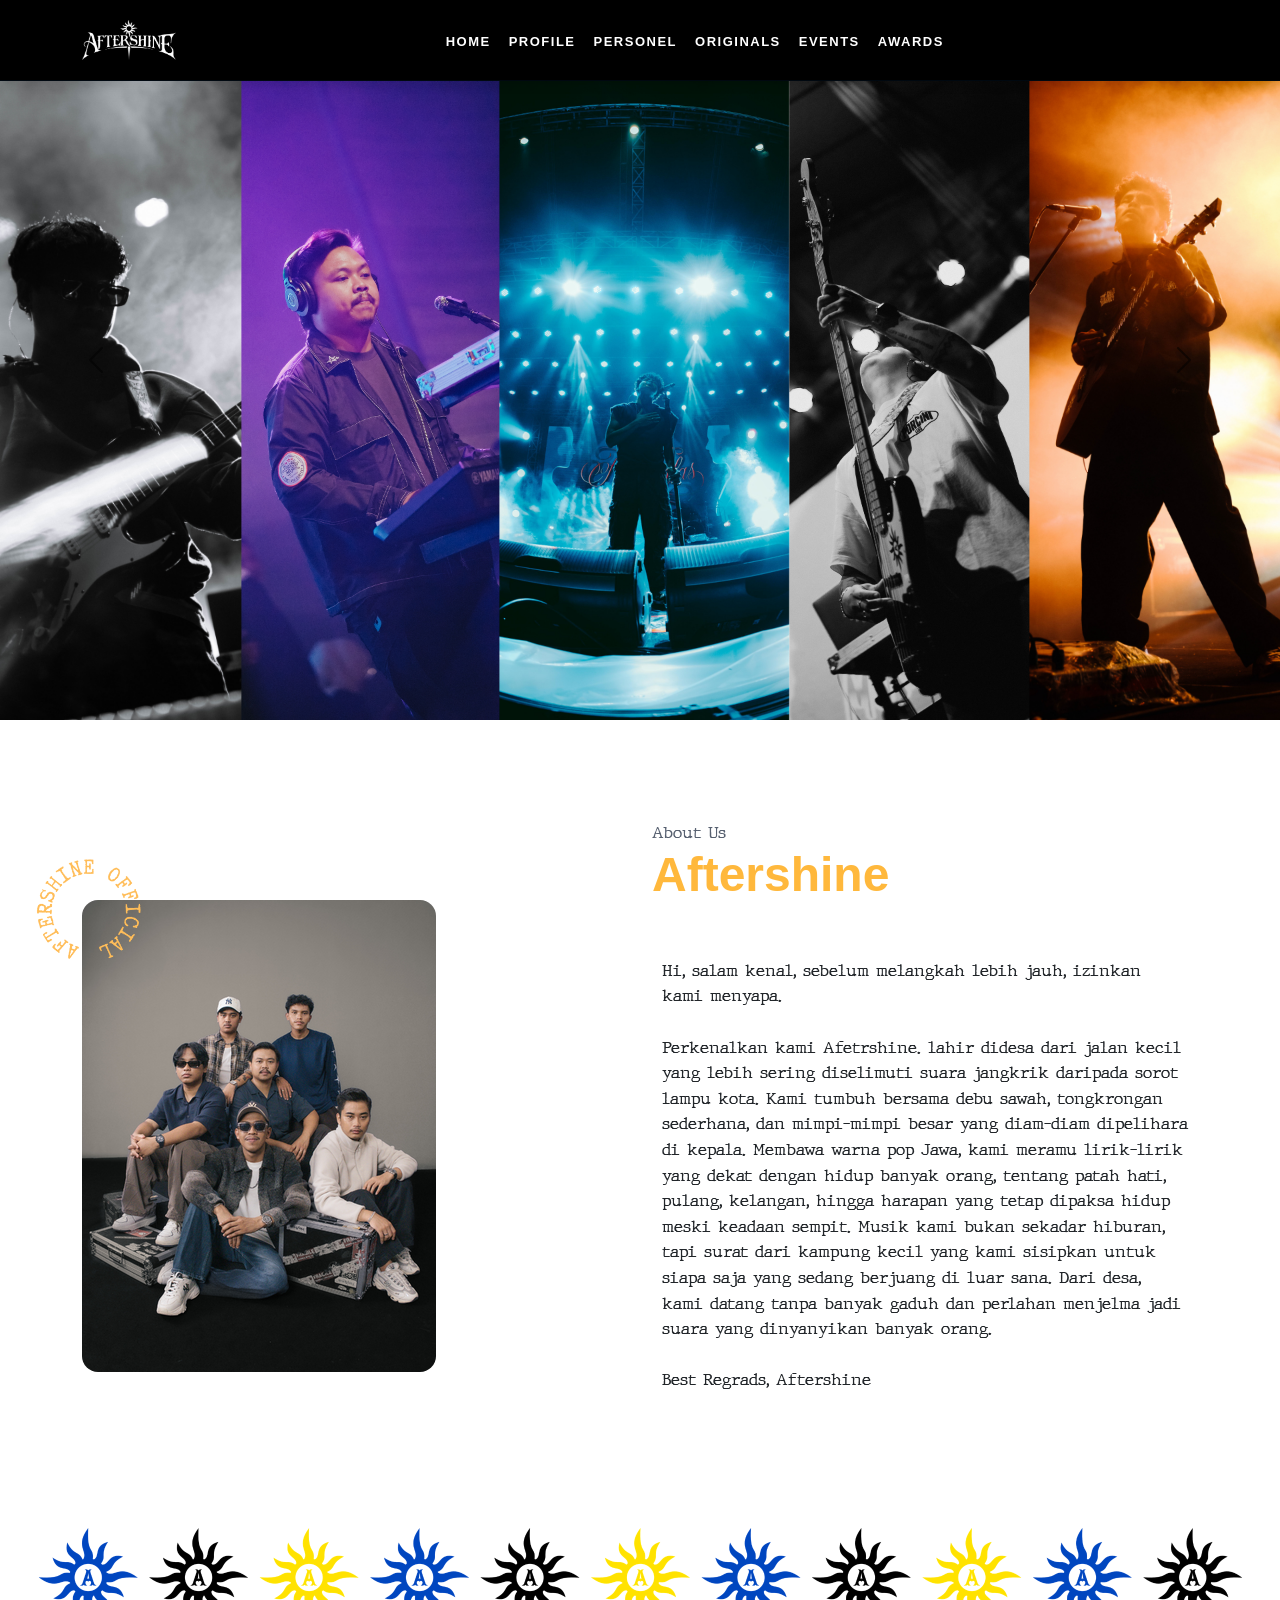
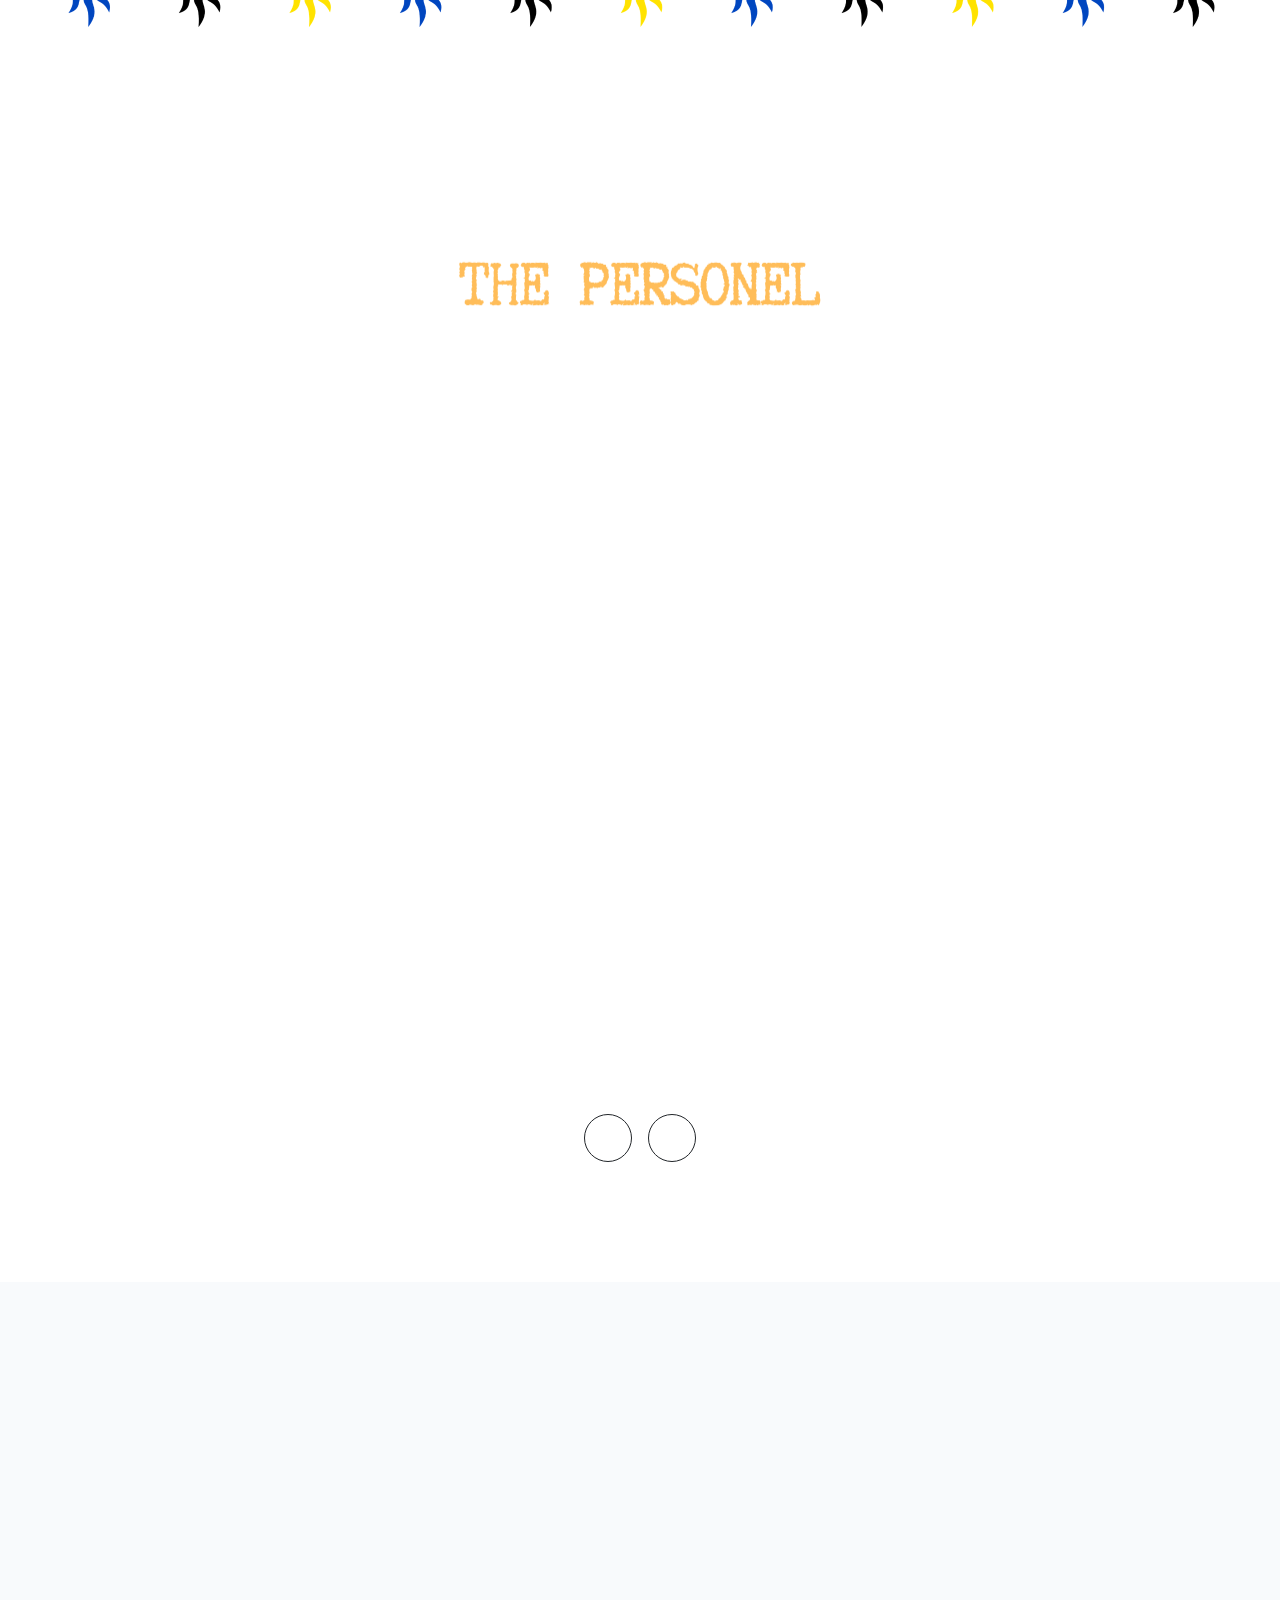
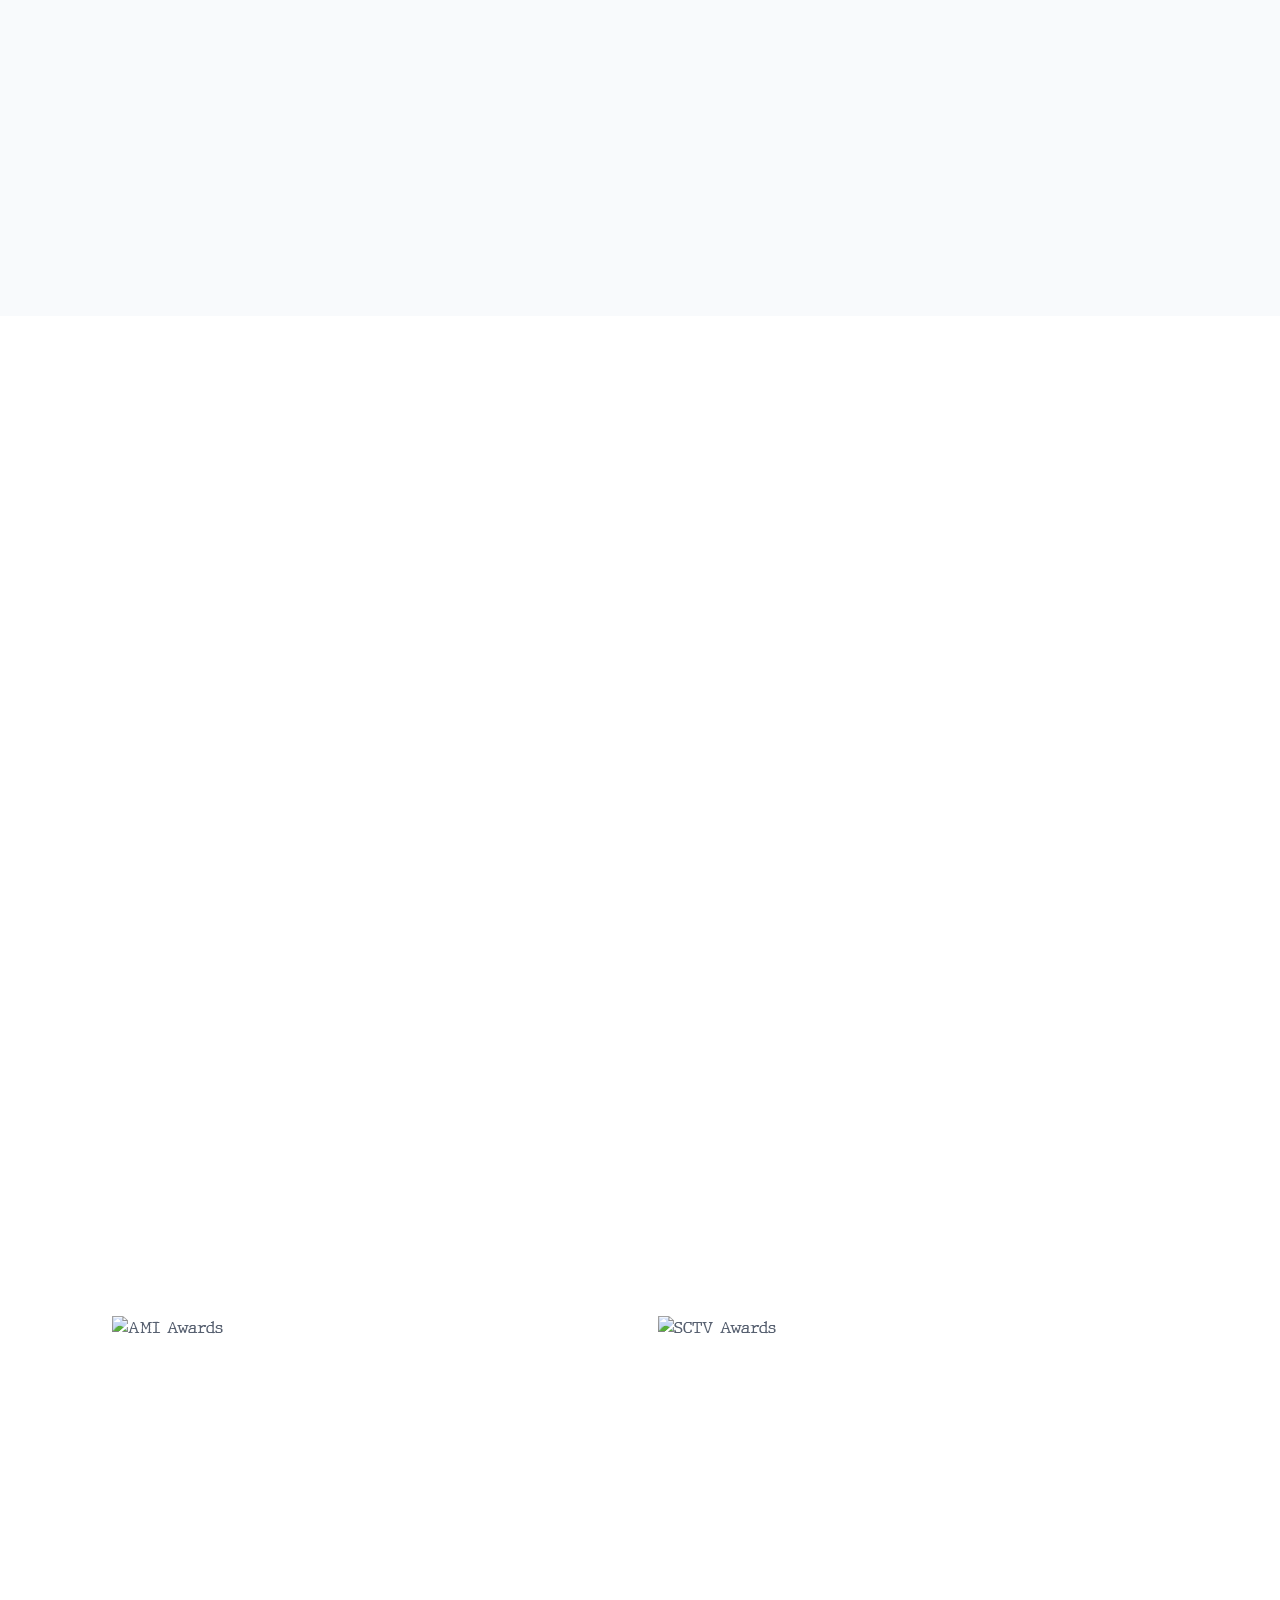
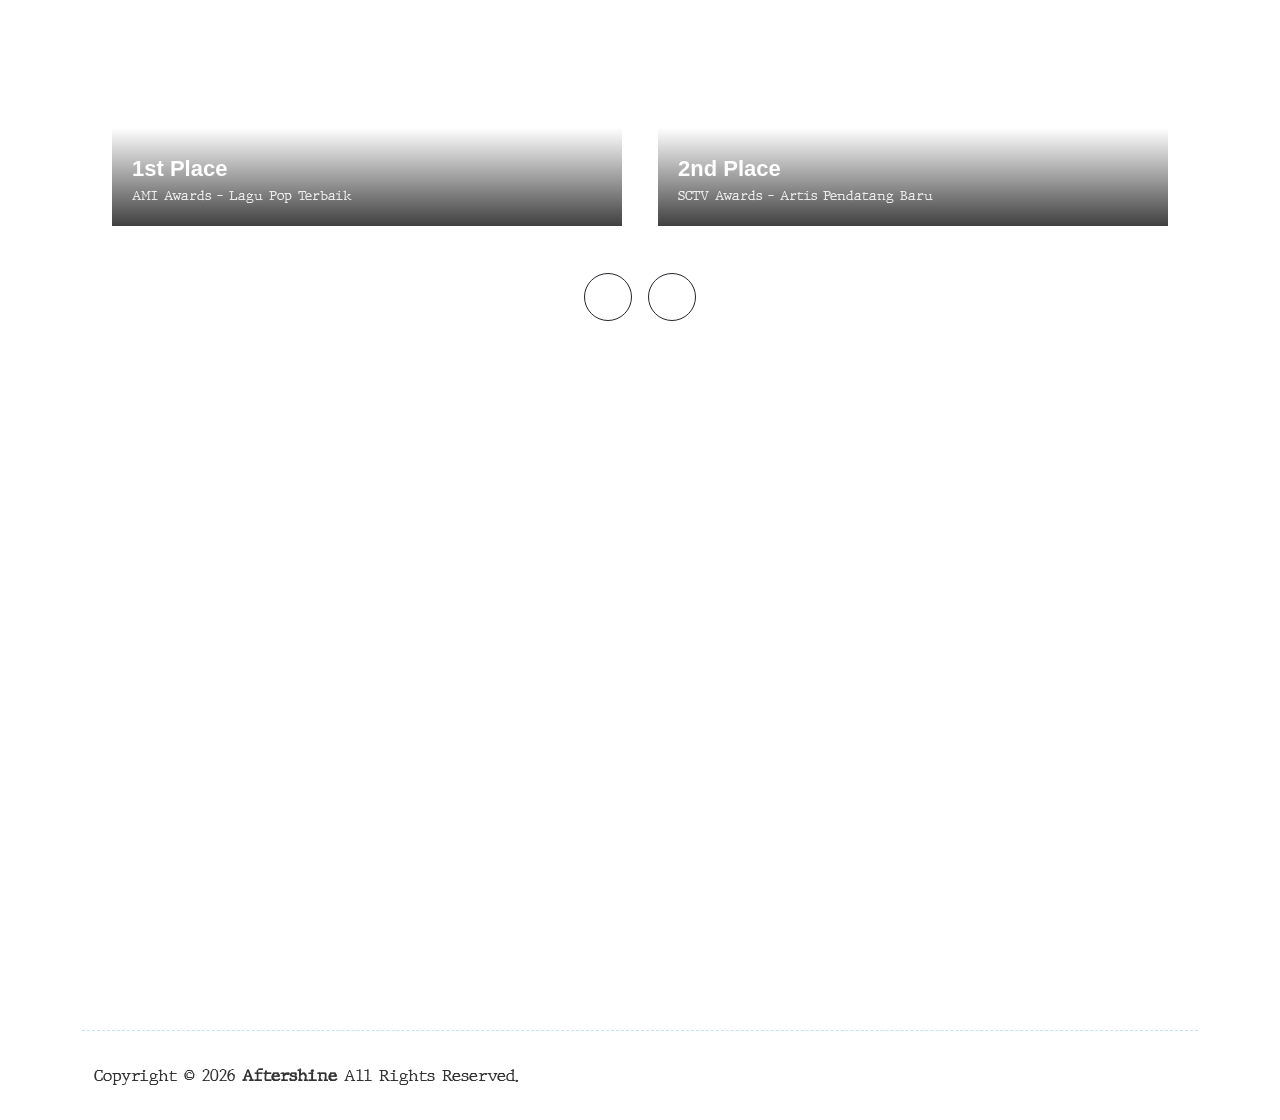
==== commit 141e2bba: "update baru" ====
--- a/index.html
+++ b/index.html
@@ -110,8 +110,7 @@
             </ul>
           </div>
           <div class="d-none d-lg-flex align-items-center gap-3">
-              <a href="#" class="text-white hover-text-main-600 transition-1"><i class="ph ph-user" style="font-size: 24px;"></i></a>
-              
+              <!-- <a href="#" class="text-white hover-text-main-600 transition-1"><i class="ph ph-user" style="font-size: 24px;"></i></a> -->
           </div>
         </nav>
       </div>
@@ -521,315 +520,434 @@
             <div class="row gy-4">
                 <!-- Card 1 -->
                 <div class="col-lg-3 col-md-4 col-sm-6" data-aos="fade-up" data-aos-duration="200">
-                    <div class="bg-white h-100 d-flex flex-column border-0 video-card" style="cursor: pointer;" data-bs-toggle="modal" data-bs-target="#videoModal" data-video-id="erfHfqTgMc8">
-                        <div class="position-relative overflow-hidden">
-                            <img src="https://img.youtube.com/vi/erfHfqTgMc8/hqdefault.jpg" alt="Dada" class="w-100" style="aspect-ratio: 16/9; object-fit: cover;">
-                            <div class="play-btn position-absolute top-50 start-50 translate-middle bg-white rounded-circle flex-center" style="width: 48px; height: 48px; box-shadow: 0 4px 12px rgba(0,0,0,0.15);">
-                                <i class="ph-fill ph-play" style="font-size: 24px; color: #0f172a; margin-left: 4px;"></i>
-                            </div>
-                        </div>
-                        <div class="p-20 d-flex flex-column flex-grow-1">
-                            <h5 class="mb-16 text-line-3" style="font-size: 15px; font-weight: 700; color: #0f172a; line-height: 1.5;">
-                                Dada
-                            </h5>
-                            <div class="mt-auto">
-                                <span style="color: #94a3b8; font-size: 11px; font-weight: 700; text-transform: uppercase; letter-spacing: 0.5px;">13 Juni 2025</span>
-                            </div>
-                        </div>
-                    </div>
+                    <a href="https://www.youtube.com/watch?v=erfHfqTgMc8" class="popup-youtube d-block text-decoration-none h-100">
+                        <div class="bg-white h-100 d-flex flex-column border-0 video-card" style="cursor: pointer;">
+                            <div class="position-relative overflow-hidden">
+                                <img src="https://img.youtube.com/vi/erfHfqTgMc8/hqdefault.jpg" alt="Dada" class="w-100" style="aspect-ratio: 16/9; object-fit: cover;">
+                                <div class="play-btn position-absolute top-50 start-50 translate-middle bg-white rounded-circle flex-center" style="width: 48px; height: 48px; box-shadow: 0 4px 12px rgba(0,0,0,0.15);">
+                                    <i class="ph-fill ph-play" style="font-size: 24px; color: #0f172a; margin-left: 4px;"></i>
+                                </div>
+                            </div>
+                            <div class="p-20 d-flex flex-column flex-grow-1">
+                                <h5 class="mb-16 text-line-3" style="font-size: 15px; font-weight: 700; color: #0f172a; line-height: 1.5;">Dada</h5>
+                                <div class="mt-auto">
+                                    <span style="color: #94a3b8; font-size: 11px; font-weight: 700; text-transform: uppercase; letter-spacing: 0.5px;">13 Juni 2025</span>
+                                </div>
+                            </div>
+                        </div>
+                    </a>
                 </div>
                 
                 <!-- Card 2 -->
                 <div class="col-lg-3 col-md-4 col-sm-6" data-aos="fade-up" data-aos-duration="200">
-                    <div class="bg-white h-100 d-flex flex-column border-0 video-card" style="cursor: pointer;" data-bs-toggle="modal" data-bs-target="#videoModal" data-video-id="o1gSJKCmJH8">
-                        <div class="position-relative overflow-hidden">
-                            <img src="https://img.youtube.com/vi/o1gSJKCmJH8/hqdefault.jpg" alt="Matursuwun Gusti" class="w-100" style="aspect-ratio: 16/9; object-fit: cover;">
-                            <div class="play-btn position-absolute top-50 start-50 translate-middle bg-white rounded-circle flex-center" style="width: 48px; height: 48px; box-shadow: 0 4px 12px rgba(0,0,0,0.15);">
-                                <i class="ph-fill ph-play" style="font-size: 24px; color: #0f172a; margin-left: 4px;"></i>
-                            </div>
-                        </div>
-                        <div class="p-20 d-flex flex-column flex-grow-1">
-                            <h5 class="mb-16 text-line-3" style="font-size: 15px; font-weight: 700; color: #0f172a; line-height: 1.5;">
-                                Matursuwun Gusti
-                            </h5>
-                            <div class="mt-auto">
-                                <span style="color: #94a3b8; font-size: 11px; font-weight: 700; text-transform: uppercase; letter-spacing: 0.5px;">14 Jan 2025</span>
-                            </div>
-                        </div>
-                    </div>
+                    <a href="https://www.youtube.com/watch?v=o1gSJKCmJH8" class="popup-youtube d-block text-decoration-none h-100">
+                        <div class="bg-white h-100 d-flex flex-column border-0 video-card" style="cursor: pointer;">
+                            <div class="position-relative overflow-hidden">
+                                <img src="https://img.youtube.com/vi/o1gSJKCmJH8/hqdefault.jpg" alt="Matursuwun Gusti" class="w-100" style="aspect-ratio: 16/9; object-fit: cover;">
+                                <div class="play-btn position-absolute top-50 start-50 translate-middle bg-white rounded-circle flex-center" style="width: 48px; height: 48px; box-shadow: 0 4px 12px rgba(0,0,0,0.15);">
+                                    <i class="ph-fill ph-play" style="font-size: 24px; color: #0f172a; margin-left: 4px;"></i>
+                                </div>
+                            </div>
+                            <div class="p-20 d-flex flex-column flex-grow-1">
+                                <h5 class="mb-16 text-line-3" style="font-size: 15px; font-weight: 700; color: #0f172a; line-height: 1.5;">Matursuwun Gusti</h5>
+                                <div class="mt-auto">
+                                    <span style="color: #94a3b8; font-size: 11px; font-weight: 700; text-transform: uppercase; letter-spacing: 0.5px;">14 Jan 2025</span>
+                                </div>
+                            </div>
+                        </div>
+                    </a>
                 </div>
 
                 <!-- Card 3 -->
                 <div class="col-lg-3 col-md-4 col-sm-6" data-aos="fade-up" data-aos-duration="200">
-                    <div class="bg-white h-100 d-flex flex-column border-0 video-card" style="cursor: pointer;" data-bs-toggle="modal" data-bs-target="#videoModal" data-video-id="DKC4vtUAlaA">
-                        <div class="position-relative overflow-hidden">
-                            <img src="https://img.youtube.com/vi/DKC4vtUAlaA/hqdefault.jpg" alt="ALL IN FOR YOU" class="w-100" style="aspect-ratio: 16/9; object-fit: cover;">
-                            <div class="play-btn position-absolute top-50 start-50 translate-middle bg-white rounded-circle flex-center" style="width: 48px; height: 48px; box-shadow: 0 4px 12px rgba(0,0,0,0.15);">
-                                <i class="ph-fill ph-play" style="font-size: 24px; color: #0f172a; margin-left: 4px;"></i>
-                            </div>
-                        </div>
-                        <div class="p-20 d-flex flex-column flex-grow-1">
-                            <h5 class="mb-16 text-line-3" style="font-size: 15px; font-weight: 700; color: #0f172a; line-height: 1.5;">
-                                ALL IN FOR YOU
-                            </h5>
-                            <div class="mt-auto">
-                                <span style="color: #94a3b8; font-size: 11px; font-weight: 700; text-transform: uppercase; letter-spacing: 0.5px;">9 Agu 2024</span>
-                            </div>
-                        </div>
-                    </div>
+                    <a href="https://www.youtube.com/watch?v=DKC4vtUAlaA" class="popup-youtube d-block text-decoration-none h-100">
+                        <div class="bg-white h-100 d-flex flex-column border-0 video-card" style="cursor: pointer;">
+                            <div class="position-relative overflow-hidden">
+                                <img src="https://img.youtube.com/vi/DKC4vtUAlaA/hqdefault.jpg" alt="ALL IN FOR YOU" class="w-100" style="aspect-ratio: 16/9; object-fit: cover;">
+                                <div class="play-btn position-absolute top-50 start-50 translate-middle bg-white rounded-circle flex-center" style="width: 48px; height: 48px; box-shadow: 0 4px 12px rgba(0,0,0,0.15);">
+                                    <i class="ph-fill ph-play" style="font-size: 24px; color: #0f172a; margin-left: 4px;"></i>
+                                </div>
+                            </div>
+                            <div class="p-20 d-flex flex-column flex-grow-1">
+                                <h5 class="mb-16 text-line-3" style="font-size: 15px; font-weight: 700; color: #0f172a; line-height: 1.5;">ALL IN FOR YOU</h5>
+                                <div class="mt-auto">
+                                    <span style="color: #94a3b8; font-size: 11px; font-weight: 700; text-transform: uppercase; letter-spacing: 0.5px;">9 Agu 2024</span>
+                                </div>
+                            </div>
+                        </div>
+                    </a>
                 </div>
 
                 <!-- Card 4 -->
                 <div class="col-lg-3 col-md-4 col-sm-6" data-aos="fade-up" data-aos-duration="200">
-                    <div class="bg-white h-100 d-flex flex-column border-0 video-card" style="cursor: pointer;" data-bs-toggle="modal" data-bs-target="#videoModal" data-video-id="Y-i0c6F1R6c">
-                        <div class="position-relative overflow-hidden">
-                            <img src="https://img.youtube.com/vi/Y-i0c6F1R6c/hqdefault.jpg" alt="Kalah" class="w-100" style="aspect-ratio: 16/9; object-fit: cover;">
-                            <div class="play-btn position-absolute top-50 start-50 translate-middle bg-white rounded-circle flex-center" style="width: 48px; height: 48px; box-shadow: 0 4px 12px rgba(0,0,0,0.15);">
-                                <i class="ph-fill ph-play" style="font-size: 24px; color: #0f172a; margin-left: 4px;"></i>
-                            </div>
-                        </div>
-                        <div class="p-20 d-flex flex-column flex-grow-1">
-                            <h5 class="mb-16 text-line-3" style="font-size: 15px; font-weight: 700; color: #0f172a; line-height: 1.5;">
-                                Kalah
-                            </h5>
-                            <div class="mt-auto">
-                                <span style="color: #94a3b8; font-size: 11px; font-weight: 700; text-transform: uppercase; letter-spacing: 0.5px;">10 Jul 2024</span>
-                            </div>
-                        </div>
-                    </div>
+                    <a href="https://youtu.be/lKdwK8C8sRc?si=sikHop9WiPzrRe_1" class="popup-youtube d-block text-decoration-none h-100">
+                        <div class="bg-white h-100 d-flex flex-column border-0 video-card" style="cursor: pointer;">
+                            <div class="position-relative overflow-hidden">
+                                <img src="https://img.youtube.com/vi/lKdwK8C8sRc/hqdefault.jpg" alt="Kalah" class="w-100" style="aspect-ratio: 16/9; object-fit: cover;">
+                                <div class="play-btn position-absolute top-50 start-50 translate-middle bg-white rounded-circle flex-center" style="width: 48px; height: 48px; box-shadow: 0 4px 12px rgba(0,0,0,0.15);">
+                                    <i class="ph-fill ph-play" style="font-size: 24px; color: #0f172a; margin-left: 4px;"></i>
+                                </div>
+                            </div>
+                            <div class="p-20 d-flex flex-column flex-grow-1">
+                                <h5 class="mb-16 text-line-3" style="font-size: 15px; font-weight: 700; color: #0f172a; line-height: 1.5;">Kalah</h5>
+                                <div class="mt-auto">
+                                    <span style="color: #94a3b8; font-size: 11px; font-weight: 700; text-transform: uppercase; letter-spacing: 0.5px;">10 Jul 2024</span>
+                                </div>
+                            </div>
+                        </div>
+                    </a>
                 </div>
 
                 <!-- Card 5 -->
                 <div class="col-lg-3 col-md-4 col-sm-6" data-aos="fade-up" data-aos-duration="200">
-                    <div class="bg-white h-100 d-flex flex-column border-0 video-card" style="cursor: pointer;" data-bs-toggle="modal" data-bs-target="#videoModal" data-video-id="YwV_rJ7YqC4">
-                        <div class="position-relative overflow-hidden">
-                            <img src="https://img.youtube.com/vi/YwV_rJ7YqC4/hqdefault.jpg" alt="Kalah 2" class="w-100" style="aspect-ratio: 16/9; object-fit: cover;">
-                            <div class="play-btn position-absolute top-50 start-50 translate-middle bg-white rounded-circle flex-center" style="width: 48px; height: 48px; box-shadow: 0 4px 12px rgba(0,0,0,0.15);">
-                                <i class="ph-fill ph-play" style="font-size: 24px; color: #0f172a; margin-left: 4px;"></i>
-                            </div>
-                        </div>
-                        <div class="p-20 d-flex flex-column flex-grow-1">
-                            <h5 class="mb-16 text-line-3" style="font-size: 15px; font-weight: 700; color: #0f172a; line-height: 1.5;">
-                                Kalah 2
-                            </h5>
-                            <div class="mt-auto">
-                                <span style="color: #94a3b8; font-size: 11px; font-weight: 700; text-transform: uppercase; letter-spacing: 0.5px;">15 Agu 2024</span>
-                            </div>
-                        </div>
-                    </div>
+                    <a href="https://www.youtube.com/watch?v=YwV_rJ7YqC4" class="popup-youtube d-block text-decoration-none h-100">
+                        <div class="bg-white h-100 d-flex flex-column border-0 video-card" style="cursor: pointer;">
+                            <div class="position-relative overflow-hidden">
+                                <img src="https://img.youtube.com/vi/YwV_rJ7YqC4/hqdefault.jpg" alt="Kalah 2" class="w-100" style="aspect-ratio: 16/9; object-fit: cover;">
+                                <div class="play-btn position-absolute top-50 start-50 translate-middle bg-white rounded-circle flex-center" style="width: 48px; height: 48px; box-shadow: 0 4px 12px rgba(0,0,0,0.15);">
+                                    <i class="ph-fill ph-play" style="font-size: 24px; color: #0f172a; margin-left: 4px;"></i>
+                                </div>
+                            </div>
+                            <div class="p-20 d-flex flex-column flex-grow-1">
+                                <h5 class="mb-16 text-line-3" style="font-size: 15px; font-weight: 700; color: #0f172a; line-height: 1.5;">Kalah 2</h5>
+                                <div class="mt-auto">
+                                    <span style="color: #94a3b8; font-size: 11px; font-weight: 700; text-transform: uppercase; letter-spacing: 0.5px;">15 Agu 2024</span>
+                                </div>
+                            </div>
+                        </div>
+                    </a>
                 </div>
 
                 <!-- Card 6 -->
                 <div class="col-lg-3 col-md-4 col-sm-6" data-aos="fade-up" data-aos-duration="200">
-                    <div class="bg-white h-100 d-flex flex-column border-0 video-card" style="cursor: pointer;" data-bs-toggle="modal" data-bs-target="#videoModal" data-video-id="9t_v_s_V-lU">
-                        <div class="position-relative overflow-hidden">
-                            <img src="https://img.youtube.com/vi/9t_v_s_V-lU/hqdefault.jpg" alt="Tutupono" class="w-100" style="aspect-ratio: 16/9; object-fit: cover;">
-                            <div class="play-btn position-absolute top-50 start-50 translate-middle bg-white rounded-circle flex-center" style="width: 48px; height: 48px; box-shadow: 0 4px 12px rgba(0,0,0,0.15);">
-                                <i class="ph-fill ph-play" style="font-size: 24px; color: #0f172a; margin-left: 4px;"></i>
-                            </div>
-                        </div>
-                        <div class="p-20 d-flex flex-column flex-grow-1">
-                            <h5 class="mb-16 text-line-3" style="font-size: 15px; font-weight: 700; color: #0f172a; line-height: 1.5;">
-                                Tutupono
-                            </h5>
-                            <div class="mt-auto">
-                                <span style="color: #94a3b8; font-size: 11px; font-weight: 700; text-transform: uppercase; letter-spacing: 0.5px;">12 Sep 2024</span>
-                            </div>
-                        </div>
-                    </div>
+                    <a href="https://www.youtube.com/watch?v=9t_v_s_V-lU" class="popup-youtube d-block text-decoration-none h-100">
+                        <div class="bg-white h-100 d-flex flex-column border-0 video-card" style="cursor: pointer;">
+                            <div class="position-relative overflow-hidden">
+                                <img src="https://img.youtube.com/vi/9t_v_s_V-lU/hqdefault.jpg" alt="Tutupono" class="w-100" style="aspect-ratio: 16/9; object-fit: cover;">
+                                <div class="play-btn position-absolute top-50 start-50 translate-middle bg-white rounded-circle flex-center" style="width: 48px; height: 48px; box-shadow: 0 4px 12px rgba(0,0,0,0.15);">
+                                    <i class="ph-fill ph-play" style="font-size: 24px; color: #0f172a; margin-left: 4px;"></i>
+                                </div>
+                            </div>
+                            <div class="p-20 d-flex flex-column flex-grow-1">
+                                <h5 class="mb-16 text-line-3" style="font-size: 15px; font-weight: 700; color: #0f172a; line-height: 1.5;">Tutupono</h5>
+                                <div class="mt-auto">
+                                    <span style="color: #94a3b8; font-size: 11px; font-weight: 700; text-transform: uppercase; letter-spacing: 0.5px;">12 Sep 2024</span>
+                                </div>
+                            </div>
+                        </div>
+                    </a>
                 </div>
 
                 <!-- Card 7 -->
                 <div class="col-lg-3 col-md-4 col-sm-6" data-aos="fade-up" data-aos-duration="200">
-                    <div class="bg-white h-100 d-flex flex-column border-0 video-card" style="cursor: pointer;" data-bs-toggle="modal" data-bs-target="#videoModal" data-video-id="tU5v9wX2x8z">
-                        <div class="position-relative overflow-hidden">
-                            <img src="https://img.youtube.com/vi/tU5v9wX2x8z/hqdefault.jpg" alt="Legan" class="w-100" style="aspect-ratio: 16/9; object-fit: cover;">
-                            <div class="play-btn position-absolute top-50 start-50 translate-middle bg-white rounded-circle flex-center" style="width: 48px; height: 48px; box-shadow: 0 4px 12px rgba(0,0,0,0.15);">
-                                <i class="ph-fill ph-play" style="font-size: 24px; color: #0f172a; margin-left: 4px;"></i>
-                            </div>
-                        </div>
-                        <div class="p-20 d-flex flex-column flex-grow-1">
-                            <h5 class="mb-16 text-line-3" style="font-size: 15px; font-weight: 700; color: #0f172a; line-height: 1.5;">
-                                Legan
-                            </h5>
-                            <div class="mt-auto">
-                                <span style="color: #94a3b8; font-size: 11px; font-weight: 700; text-transform: uppercase; letter-spacing: 0.5px;">20 Okt 2024</span>
-                            </div>
-                        </div>
-                    </div>
+                    <a href="https://www.youtube.com/watch?v=tU5v9wX2x8z" class="popup-youtube d-block text-decoration-none h-100">
+                        <div class="bg-white h-100 d-flex flex-column border-0 video-card" style="cursor: pointer;">
+                            <div class="position-relative overflow-hidden">
+                                <img src="https://img.youtube.com/vi/tU5v9wX2x8z/hqdefault.jpg" alt="Legan" class="w-100" style="aspect-ratio: 16/9; object-fit: cover;">
+                                <div class="play-btn position-absolute top-50 start-50 translate-middle bg-white rounded-circle flex-center" style="width: 48px; height: 48px; box-shadow: 0 4px 12px rgba(0,0,0,0.15);">
+                                    <i class="ph-fill ph-play" style="font-size: 24px; color: #0f172a; margin-left: 4px;"></i>
+                                </div>
+                            </div>
+                            <div class="p-20 d-flex flex-column flex-grow-1">
+                                <h5 class="mb-16 text-line-3" style="font-size: 15px; font-weight: 700; color: #0f172a; line-height: 1.5;">Legan</h5>
+                                <div class="mt-auto">
+                                    <span style="color: #94a3b8; font-size: 11px; font-weight: 700; text-transform: uppercase; letter-spacing: 0.5px;">20 Okt 2024</span>
+                                </div>
+                            </div>
+                        </div>
+                    </a>
                 </div>
 
                 <!-- Card 8 -->
                 <div class="col-lg-3 col-md-4 col-sm-6" data-aos="fade-up" data-aos-duration="200">
-                    <div class="bg-white h-100 d-flex flex-column border-0 video-card" style="cursor: pointer;" data-bs-toggle="modal" data-bs-target="#videoModal" data-video-id="G1M1GmU43whw">
-                        <div class="position-relative overflow-hidden">
-                            <img src="https://img.youtube.com/vi/G1M1GmU43whw/hqdefault.jpg" alt="Aku Ikhlas" class="w-100" style="aspect-ratio: 16/9; object-fit: cover;">
-                            <div class="play-btn position-absolute top-50 start-50 translate-middle bg-white rounded-circle flex-center" style="width: 48px; height: 48px; box-shadow: 0 4px 12px rgba(0,0,0,0.15);">
-                                <i class="ph-fill ph-play" style="font-size: 24px; color: #0f172a; margin-left: 4px;"></i>
-                            </div>
-                        </div>
-                        <div class="p-20 d-flex flex-column flex-grow-1">
-                            <h5 class="mb-16 text-line-3" style="font-size: 15px; font-weight: 700; color: #0f172a; line-height: 1.5;">
-                                Aku Ikhlas
-                            </h5>
-                            <div class="mt-auto">
-                                <span style="color: #94a3b8; font-size: 11px; font-weight: 700; text-transform: uppercase; letter-spacing: 0.5px;">11 Nov 2024</span>
-                            </div>
-                        </div>
-                    </div>
-                </div>
-            </div>
-
-            <!-- Video Modal -->
-            <div class="modal fade" id="videoModal" tabindex="-1" aria-labelledby="videoModalLabel" aria-hidden="true">
-              <div class="modal-dialog modal-lg modal-dialog-centered position-relative">
-                <!-- Tombol Close diletakkan di luar konten iframe agar terhindar dari bentrok klik -->
-                <button type="button" class="position-absolute" onclick="forceCloseModal()" data-bs-dismiss="modal" data-dismiss="modal" aria-label="Close" style="top: -40px; right: 0; background: transparent; border: none; color: #ffffff; font-size: 32px; z-index: 9999; cursor: pointer; opacity: 0.8;" onmouseover="this.style.opacity='1'" onmouseout="this.style.opacity='0.8'">
-                    <i class="ph-bold ph-x"></i>
-                </button>
-                <div class="modal-content bg-dark border-0 rounded-16 overflow-hidden shadow-lg w-100">
-                  <div class="modal-body p-0">
-                    <div class="ratio ratio-16x9">
-                      <iframe id="videoIframe" src="" title="YouTube video player" frameborder="0" allow="accelerometer; autoplay; clipboard-write; encrypted-media; gyroscope; picture-in-picture; web-share" allowfullscreen></iframe>
-                    </div>
-                  </div>
-                </div>
-              </div>
-            </div>
-
-            <script>
-                function forceCloseModal() {
-                    const videoIframe = document.getElementById('videoIframe');
-                    if (videoIframe) videoIframe.src = '';
-                    if (window.jQuery) {
-                        $('#videoModal').modal('hide');
-                    }
-                    if (typeof bootstrap !== 'undefined') {
-                        const modalElement = document.getElementById('videoModal');
-                        if (modalElement) {
-                            const modalInstance = bootstrap.Modal.getInstance(modalElement);
-                            if (modalInstance) modalInstance.hide();
-                        }
-                    }
-                }
-
-                document.addEventListener('DOMContentLoaded', function () {
-                    const videoModal = document.getElementById('videoModal');
-                    const videoIframe = document.getElementById('videoIframe');
-
-                    if (videoModal) {
-                        videoModal.addEventListener('show.bs.modal', function (event) {
-                            const triggerElement = event.relatedTarget;
-                            const videoId = triggerElement.getAttribute('data-video-id');
-                            // Menambahkan parameter controls=1 untuk memastikan kontrol YouTube muncul
-                            videoIframe.src = `https://www.youtube.com/embed/${videoId}?autoplay=1&controls=1&rel=0`;
-                        });
-
-                        videoModal.addEventListener('hide.bs.modal', function () {
-                            videoIframe.src = '';
-                        });
-                        videoModal.addEventListener('hidden.bs.modal', function () {
-                            videoIframe.src = '';
-                        });
-
-                        // Memaksa modal close saat area backdrop (luar modal) di klik
-                        videoModal.addEventListener('click', function(e) {
-                            if (e.target === videoModal) {
-                                forceCloseModal();
-                            }
-                        });
-                    }
-                });
-            </script>
+                    <a href="https://www.youtube.com/watch?v=G1M1GmU43whw" class="popup-youtube d-block text-decoration-none h-100">
+                        <div class="bg-white h-100 d-flex flex-column border-0 video-card" style="cursor: pointer;">
+                            <div class="position-relative overflow-hidden">
+                                <img src="https://img.youtube.com/vi/G1M1GmU43whw/hqdefault.jpg" alt="Aku Ikhlas" class="w-100" style="aspect-ratio: 16/9; object-fit: cover;">
+                                <div class="play-btn position-absolute top-50 start-50 translate-middle bg-white rounded-circle flex-center" style="width: 48px; height: 48px; box-shadow: 0 4px 12px rgba(0,0,0,0.15);">
+                                    <i class="ph-fill ph-play" style="font-size: 24px; color: #0f172a; margin-left: 4px;"></i>
+                                </div>
+                            </div>
+                            <div class="p-20 d-flex flex-column flex-grow-1">
+                                <h5 class="mb-16 text-line-3" style="font-size: 15px; font-weight: 700; color: #0f172a; line-height: 1.5;">Aku Ikhlas</h5>
+                                <div class="mt-auto">
+                                    <span style="color: #94a3b8; font-size: 11px; font-weight: 700; text-transform: uppercase; letter-spacing: 0.5px;">11 Nov 2024</span>
+                                </div>
+                            </div>
+                        </div>
+                    </a>
+                </div>
+            </div>
+
+            <!-- Tombol Liat Semua -->
+            <div class="text-center mt-40 mb-40" data-aos="fade-up">
+                <a href="originals.html" class="btn rounded-pill fw-bold transition-2" style="background-color: #0f172a; color: #fff; padding: 14px 40px; font-size: 13px; text-transform: uppercase; letter-spacing: 0.5px;">
+                    Liat Semua <i class="ph-bold ph-caret-right text-lg"></i>
+                </a>
+            </div>
         </div>
     </section>
     <!-- ================================ About Section End ==================================== -->
 
-    <section id="events" class="testimonials py-120 position-relative z-1" style="background-color: #ffffff;">
+    <section id="events" class="py-120 position-relative z-1" style="background-color: #ffffff;">
+        <style>
+            .events-table thead th {
+                font-size: 11px;
+                font-weight: 800;
+                text-transform: uppercase;
+                letter-spacing: 1.5px;
+                color: #0f172a;
+                padding: 0 16px 20px 0;
+                border: none;
+                white-space: nowrap;
+            }
+            .events-table tbody td {
+                padding: 20px 16px 20px 0;
+                border: none;
+                border-top: 1px solid #e2e8f0;
+                vertical-align: middle;
+            }
+            .events-table tbody tr:first-child td {
+                border-top: 1px solid #e2e8f0;
+            }
+            .events-table .show-name {
+                font-size: 14px;
+                font-weight: 700;
+                color: #0f172a;
+                line-height: 1.4;
+            }
+            .events-table .show-city {
+                font-size: 12px;
+                color: #94a3b8;
+                font-weight: 500;
+                margin-top: 2px;
+            }
+            .events-table .show-time {
+                font-size: 13px;
+                color: #475569;
+                white-space: nowrap;
+            }
+            .events-table .show-location {
+                font-size: 13px;
+                color: #475569;
+            }
+            .btn-more-info {
+                font-size: 11px;
+                font-weight: 700;
+                text-transform: uppercase;
+                letter-spacing: 0.8px;
+                color: #0f172a;
+                border: 1.5px solid #0f172a;
+                border-radius: 50px;
+                padding: 6px 18px;
+                background: transparent;
+                transition: all 0.25s ease;
+                white-space: nowrap;
+                text-decoration: none;
+                display: inline-block;
+            }
+            .btn-more-info:hover {
+                background: #0f172a;
+                color: #fff;
+            }
+        </style>
         <div class="container">
-            <div class="section-heading text-center">
-                <h2 class="mb-24 wow bounceIn" style="color: #ffb83c">Events</h2>
-            </div>
-
-            <div class="tab-content" id="pills-tabContent">
-                <div class="tab-pane fade show active" id="pills-categories" role="tabpanel"
-                    aria-labelledby="pills-categories-tab" tabindex="0">
-                    <div class="row gy-4">
-                        <div class="col-lg-4 col-sm-6 wow fadeInUp" data-aos="fade-up" data-aos-duration="200">
-                            <div class="course-item bg-main-25 rounded-16 p-12 h-100 border border-neutral-30">
-                                <div class="course-item__thumb rounded-12 overflow-hidden position-relative">
-                                    <a href="#" class="w-100 h-100">
-                                        <img src="#" alt="#"
-                                            class="course-item__img rounded-12 cover-img transition-2">
-                                    </a>
-                                </div>
-                                <div class="course-item__content position-relative">
-                                    <div class="">
-                                        <h4 class="mb-28">
-                                            <span class="link text-line-2">Pestapora</span>
-                                        </h4>
-                                        <div class="flex-align gap-28 flex-wrap mb-16">
-                                            <div class="flex-align gap-8">
-                                                <span class="text-neutral-500 text-2xl d-flex"><i
-                                                        class="ph ph-calendar-dot"></i></span>
-                                                <span
-                                                    class="text-neutral-500 text-lg">29 January 2025</span>
-                                            </div>
-                                            <div class="flex-align gap-8">
-                                                <p class="text-neutral-500 text-line-5">Deskripsi</p>
-                                            </div>
-                                        </div>
-                                    </div>
-                                </div>
-                            </div>
-                        </div>
-                    </div>
-                </div>
+            <div class="section-heading text-center mb-48">
+                <h2 class="wow bounceIn" style="color: #ffb83c">Events</h2>
+            </div>
+
+            <div class="table-responsive" data-aos="fade-up">
+                <table class="events-table table table-borderless w-100">
+                    <thead>
+                        <tr>
+                            <th>Show</th>
+                            <th>Time</th>
+                            <th>Location</th>
+                            <th>Show Detail</th>
+                        </tr>
+                    </thead>
+                    <tbody>
+                        <tr>
+                            <td>
+                                <div class="show-name" >Autofest (Private)</div>
+                                <div class="show-city">Bandung</div>
+                            </td>
+                            <td><span class="show-time">Dec 19, 2024</span></td>
+                            <td><span class="show-location">SMA Negeri 22 Bandung</span></td>
+                            <td><a href="#" class="btn-more-info">More Info</a></td>
+                        </tr>
+                        <tr>
+                            <td>
+                                <div class="show-name">ComFest</div>
+                                <div class="show-city">Surabaya</div>
+                            </td>
+                            <td><span class="show-time">Dec 15, 2024</span></td>
+                            <td><span class="show-location">Pos Bloc Surabaya</span></td>
+                            <td><a href="#" class="btn-more-info">More Info</a></td>
+                        </tr>
+                        <tr>
+                            <td>
+                                <div class="show-name">Fazzio Youth Festival</div>
+                                <div class="show-city">Bali</div>
+                            </td>
+                            <td><span class="show-time">Dec 14, 2024</span></td>
+                            <td><span class="show-location">Bali</span></td>
+                            <td><a href="#" class="btn-more-info">More Info</a></td>
+                        </tr>
+                        <tr>
+                            <td>
+                                <div class="show-name">ArtFest 2024</div>
+                                <div class="show-city">Purwokerto</div>
+                            </td>
+                            <td><span class="show-time">Dec 7, 2024</span></td>
+                            <td><span class="show-location">GOR Satria – Purwokerto</span></td>
+                            <td><a href="#" class="btn-more-info">More Info</a></td>
+                        </tr>
+                        <tr>
+                            <td>
+                                <div class="show-name">Pestapora</div>
+                                <div class="show-city">Jakarta</div>
+                            </td>
+                            <td><span class="show-time">Jan 29, 2025</span></td>
+                            <td><span class="show-location">Jakarta</span></td>
+                            <td><a href="#" class="btn-more-info">More Info</a></td>
+                        </tr>
+                    </tbody>
+                </table>
             </div>
         </div>
     </section>
     <!-- ================================= testimonials Section Start ========================================= -->
 
-    <!-- ================================= Blog Section Start ========================================= -->
-    <section id="awards" class="blog py-120 bg-white position-relative" style="background-color: #ffffff;">
+    <!-- ================================= Awards Section Start ========================================= -->
+    <section id="awards" class="py-120 bg-white position-relative" style="background-color: #ffffff;">
+        <style>
+            .award-card {
+                position: relative;
+                overflow: hidden;
+                cursor: pointer;
+            }
+            .award-card img {
+                width: 100%;
+                aspect-ratio: 1/1;
+                object-fit: cover;
+                display: block;
+                transition: transform 0.5s ease;
+            }
+            .award-card:hover img {
+                transform: scale(1.05);
+            }
+            .award-card__overlay {
+                position: absolute;
+                bottom: 0;
+                left: 0;
+                right: 0;
+                padding: 28px 20px 20px;
+                background: linear-gradient(to top, rgba(0,0,0,0.75) 0%, transparent 100%);
+            }
+            .award-card__place {
+                font-size: 22px;
+                font-weight: 800;
+                color: #ffffff;
+                line-height: 1.2;
+                margin-bottom: 4px;
+                font-family: "Open Sans", sans-serif;
+            }
+            .award-card__name {
+                font-size: 13px;
+                color: rgba(255,255,255,0.85);
+                font-weight: 400;
+            }
+        </style>
         <div class="container">
-            <div class="section-heading text-center">
-                <h2 class="mb-24 wow bounceIn" style="color: #ffb83c">Awards</h2>
-            </div>
-
-            <div class="row gy-4">
-                <div class="col-12">
-                    <div class="course-item bg-main-25 rounded-16 p-12 h-100 border border-neutral-30 list-view">
-                        <div class="course-item__thumb rounded-12 overflow-hidden position-relative">
-                            <div class="w-100 h-100">
-                                <img src="#"
-                                    class="course-item__img rounded-12 cover-img transition-2">
-                            </div>
-                        </div>
-                        <div class="course-item__content">
-                            <div class="">
-                                <h4 class="mb-28">
-                                    <h4 class="link text-line-2">Lagu Terbaik</h4>
-                                </h4>
-                                <div class="flex-between gap-8 flex-wrap mb-16">
-                                    <div class="flex-align gap-8">
-                                        <span class="text-neutral-500 text-2xl d-flex"><i
-                                                class="ph ph-calendar-dot"></i></span>
-                                        <span
-                                            class="text-neutral-500 text-lg">29 January 2025</span>
-                                    </div>
-                                </div>
-                                <div class="flex-between gap-8 flex-wrap mb-16">
-                                    <div class="flex-align gap-8">
-                                        <p class="text-neutral-500 text-line-5">Deskripsi</p>
-                                    </div>
-                                </div>
-                            </div>
-                        </div>
-                    </div>
-                </div>
+            <div class="section-heading text-center mb-40">
+                <h2 class="wow bounceIn" style="color: #ffb83c">Awards</h2>
+            </div>
+
+            <div class="award-slider px-12">
+                <!-- Card 1 -->
+                <div class="px-8">
+                    <div class="award-card">
+                        <img src="assets/images/awards/award-1.jpg" alt="AMI Awards">
+                        <div class="award-card__overlay">
+                            <div class="award-card__place">1st Place</div>
+                            <div class="award-card__name">AMI Awards – Lagu Pop Terbaik</div>
+                        </div>
+                    </div>
+                </div>
+                <!-- Card 2 -->
+                <div class="px-8">
+                    <div class="award-card">
+                        <img src="assets/images/awards/award-2.jpg" alt="SCTV Awards">
+                        <div class="award-card__overlay">
+                            <div class="award-card__place">2nd Place</div>
+                            <div class="award-card__name">SCTV Awards – Artis Pendatang Baru</div>
+                        </div>
+                    </div>
+                </div>
+                <!-- Card 3 -->
+                <div class="px-8">
+                    <div class="award-card">
+                        <img src="assets/images/awards/award-3.jpg" alt="Anugerah Musik Indonesia">
+                        <div class="award-card__overlay">
+                            <div class="award-card__place">3rd Place</div>
+                            <div class="award-card__name">Anugerah Musik Indonesia</div>
+                        </div>
+                    </div>
+                </div>
+                <!-- Card 4 -->
+                <div class="px-8">
+                    <div class="award-card">
+                        <img src="assets/images/awards/award-4.jpg" alt="Spotify Awards">
+                        <div class="award-card__overlay">
+                            <div class="award-card__place">4th Place</div>
+                            <div class="award-card__name">Spotify Awards – Most Streamed</div>
+                        </div>
+                    </div>
+                </div>
+                <!-- Card 5 -->
+                <div class="px-8">
+                    <div class="award-card">
+                        <img src="assets/images/awards/award-5.jpg" alt="RCTI Awards">
+                        <div class="award-card__overlay">
+                            <div class="award-card__place">5th Place</div>
+                            <div class="award-card__name">RCTI Awards – Band Terfavorit</div>
+                        </div>
+                    </div>
+                </div>
+            </div>
+
+            <div class="flex-center gap-16 mt-40">
+                <button type="button" id="award-prev"
+                    class="slick-prev slick-arrow flex-center rounded-circle border border-dark hover-border-main-600 text-xl hover-bg-main-600 hover-text-white transition-1 w-48 h-48 text-dark">
+                    <i class="ph ph-caret-left"></i>
+                </button>
+                <button type="button" id="award-next"
+                    class="slick-next slick-arrow flex-center rounded-circle border border-dark hover-border-main-600 text-xl hover-bg-main-600 hover-text-white transition-1 w-48 h-48 text-dark">
+                    <i class="ph ph-caret-right"></i>
+                </button>
             </div>
         </div>
+
+        <script>
+            $(document).ready(function () {
+                $('.award-slider').slick({
+                    slidesToShow: 4,
+                    slidesToScroll: 1,
+                    arrows: true,
+                    prevArrow: $('#award-prev'),
+                    nextArrow: $('#award-next'),
+                    dots: false,
+                    infinite: true,
+                    speed: 500,
+                    responsive: [
+                        { breakpoint: 1200, settings: { slidesToShow: 3 } },
+                        { breakpoint: 900,  settings: { slidesToShow: 2 } },
+                        { breakpoint: 576,  settings: { slidesToShow: 1 } }
+                    ]
+                });
+            });
+        </script>
     </section>
 
     <!-- ==================== Footer Start Here ==================== -->
@@ -986,6 +1104,17 @@
         }
       });
     </script>
+    <script>
+        $(document).ready(function() {
+            $('.popup-youtube').magnificPopup({
+                type: 'iframe',
+                mainClass: 'mfp-fade',
+                removalDelay: 160,
+                preloader: false,
+                fixedContentPos: false
+            });
+        });
+    </script>
   </body>
 </html>
 
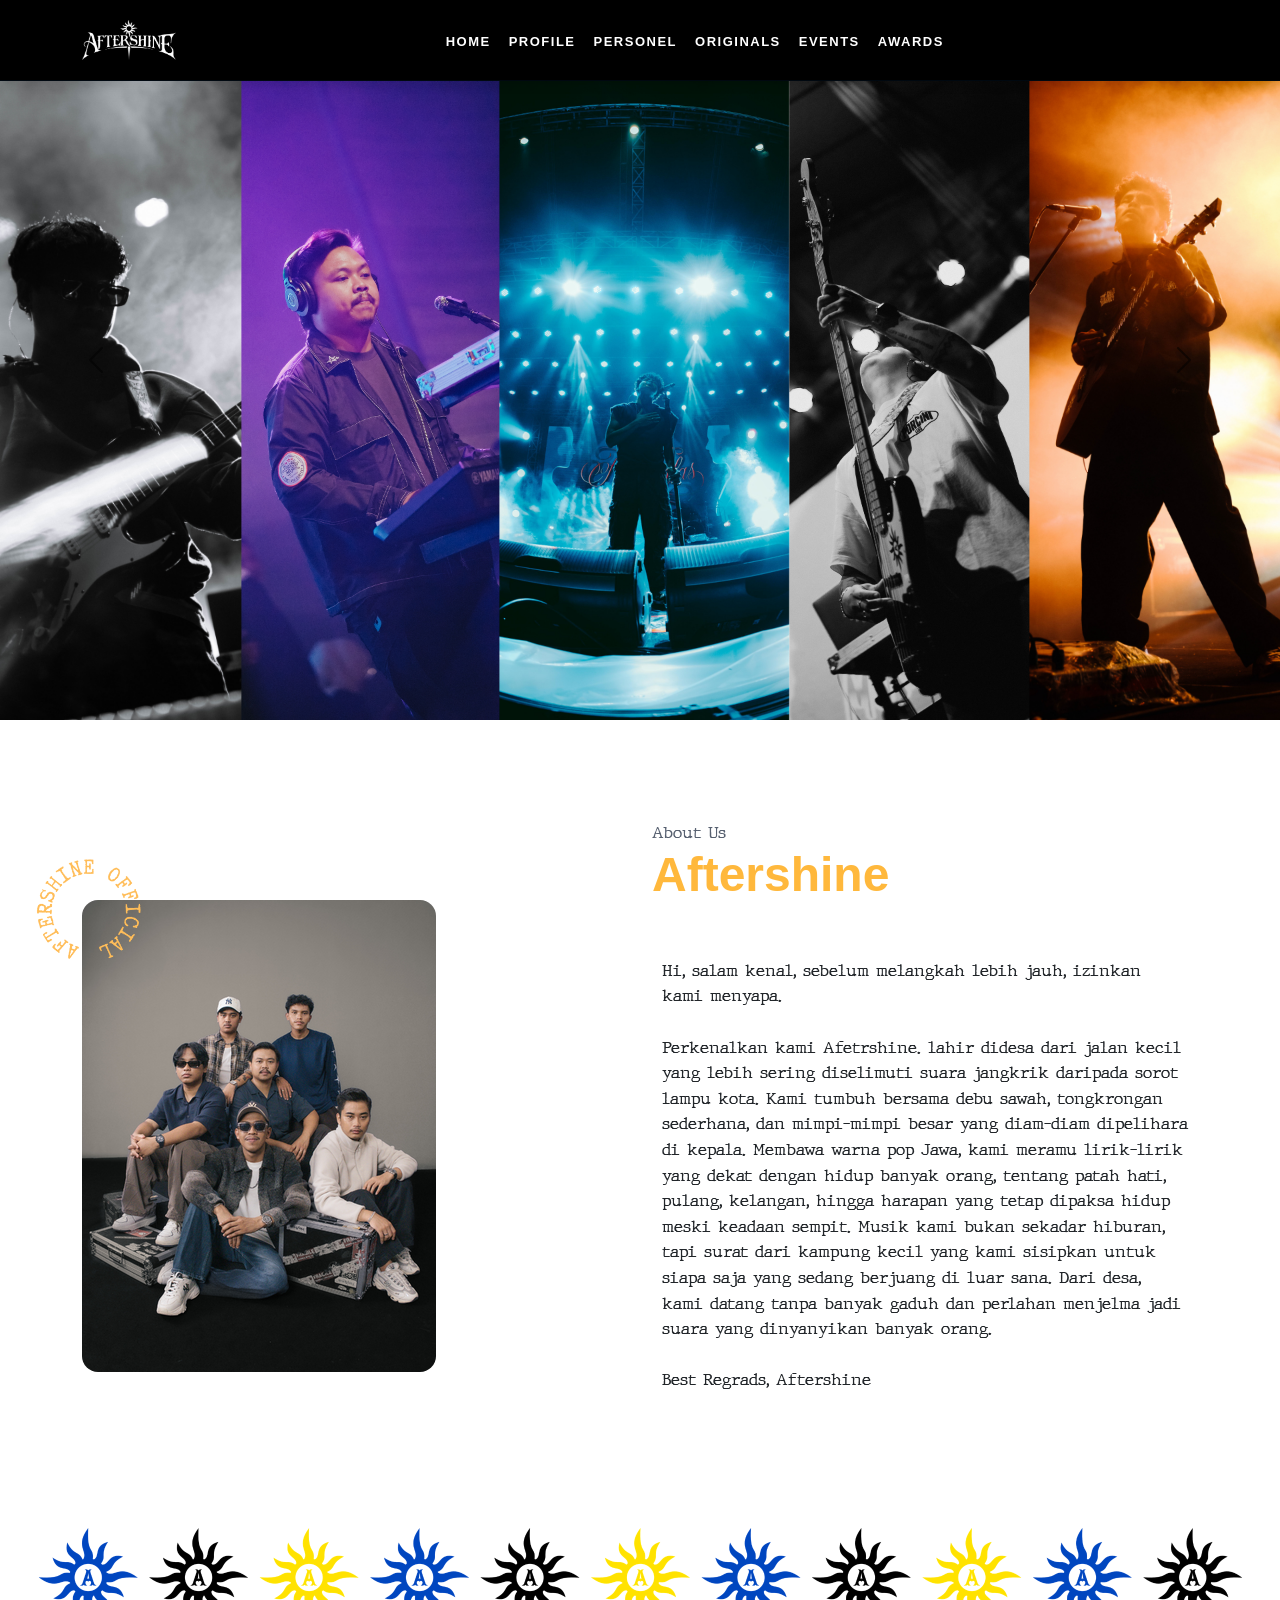
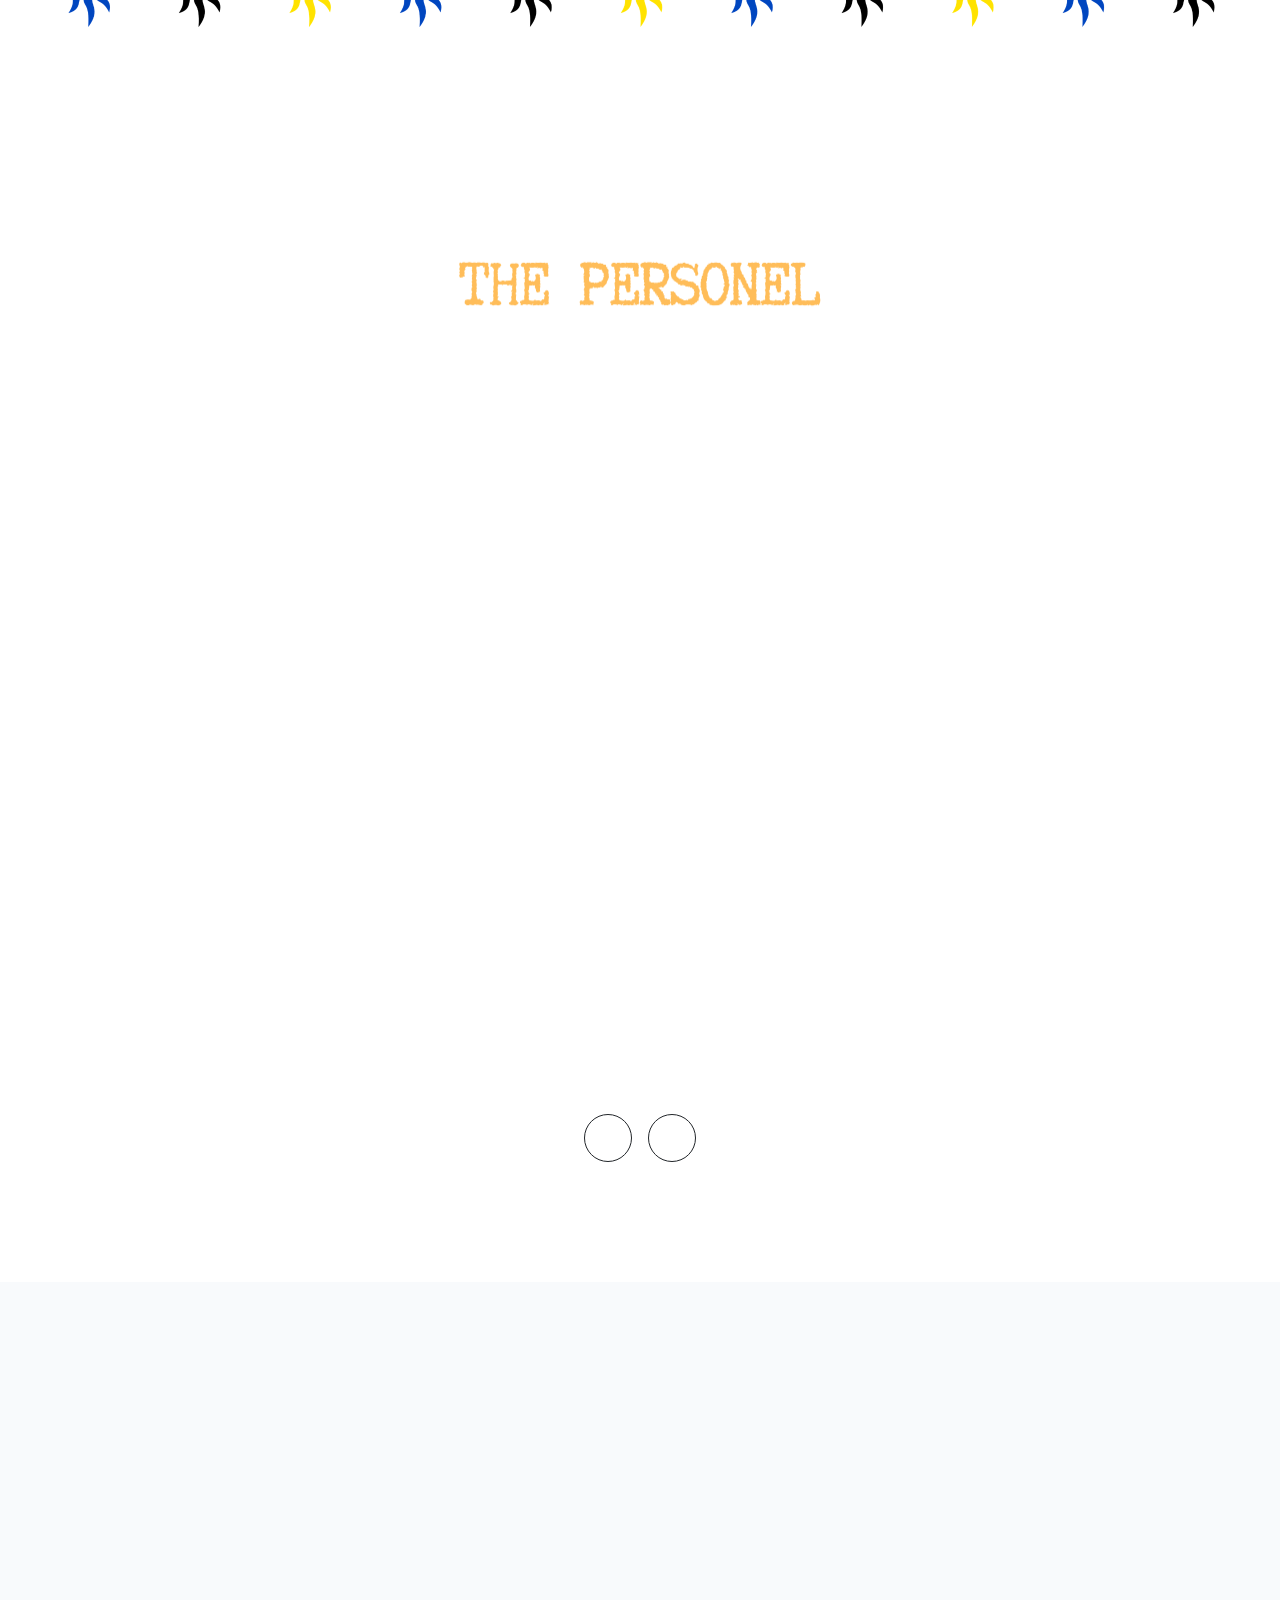
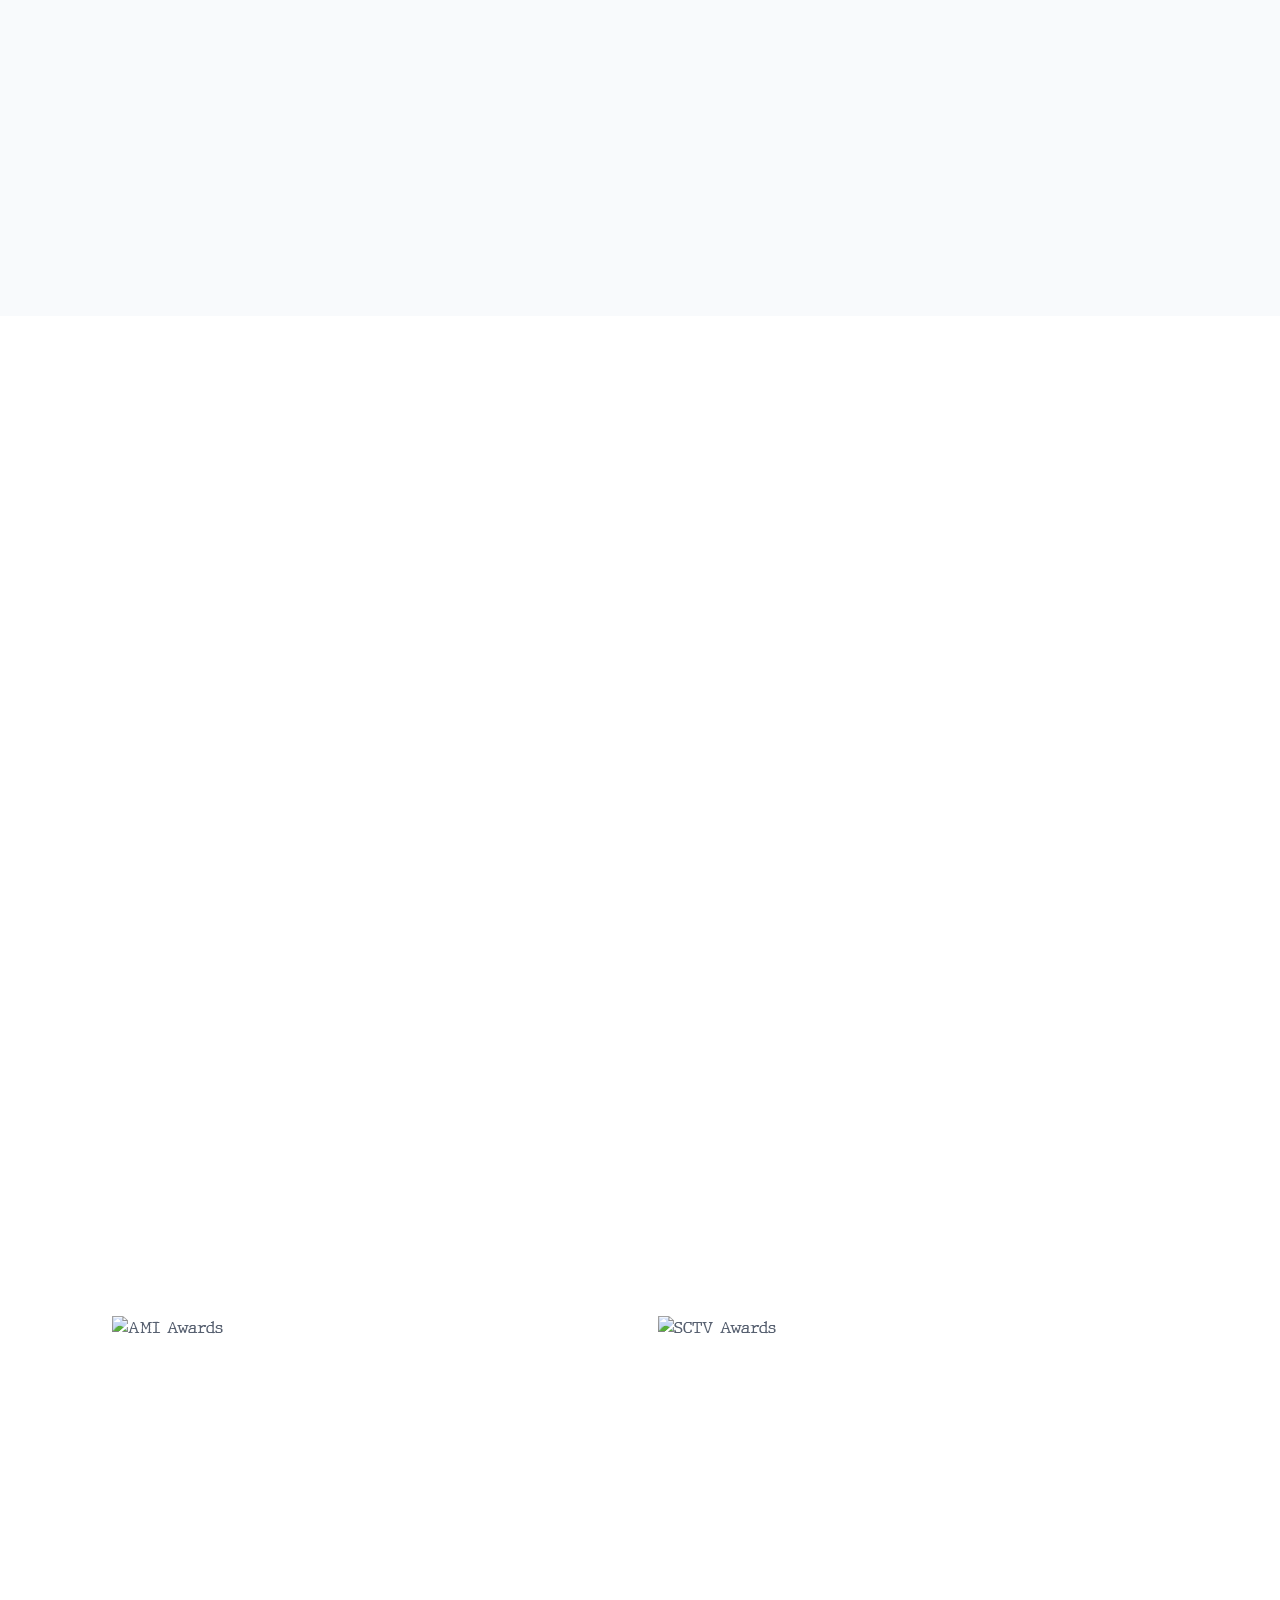
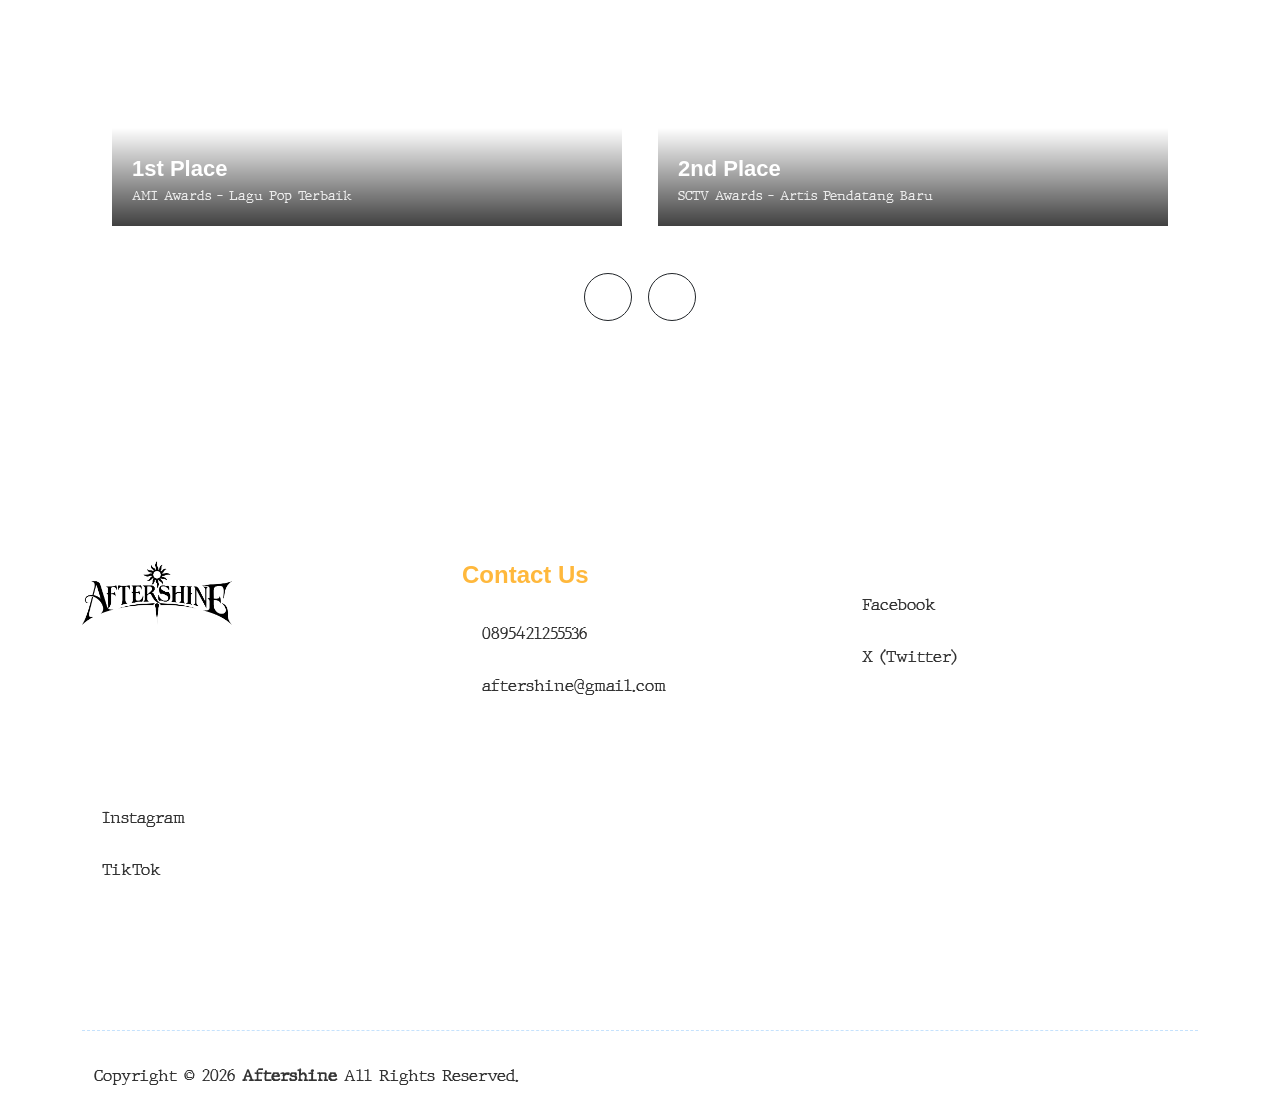
==== commit 2aca8580: "u" ====
--- a/index.html
+++ b/index.html
@@ -928,26 +928,6 @@
                 </button>
             </div>
         </div>
-
-        <script>
-            $(document).ready(function () {
-                $('.award-slider').slick({
-                    slidesToShow: 4,
-                    slidesToScroll: 1,
-                    arrows: true,
-                    prevArrow: $('#award-prev'),
-                    nextArrow: $('#award-next'),
-                    dots: false,
-                    infinite: true,
-                    speed: 500,
-                    responsive: [
-                        { breakpoint: 1200, settings: { slidesToShow: 3 } },
-                        { breakpoint: 900,  settings: { slidesToShow: 2 } },
-                        { breakpoint: 576,  settings: { slidesToShow: 1 } }
-                    ]
-                });
-            });
-        </script>
     </section>
 
     <!-- ==================== Footer Start Here ==================== -->
